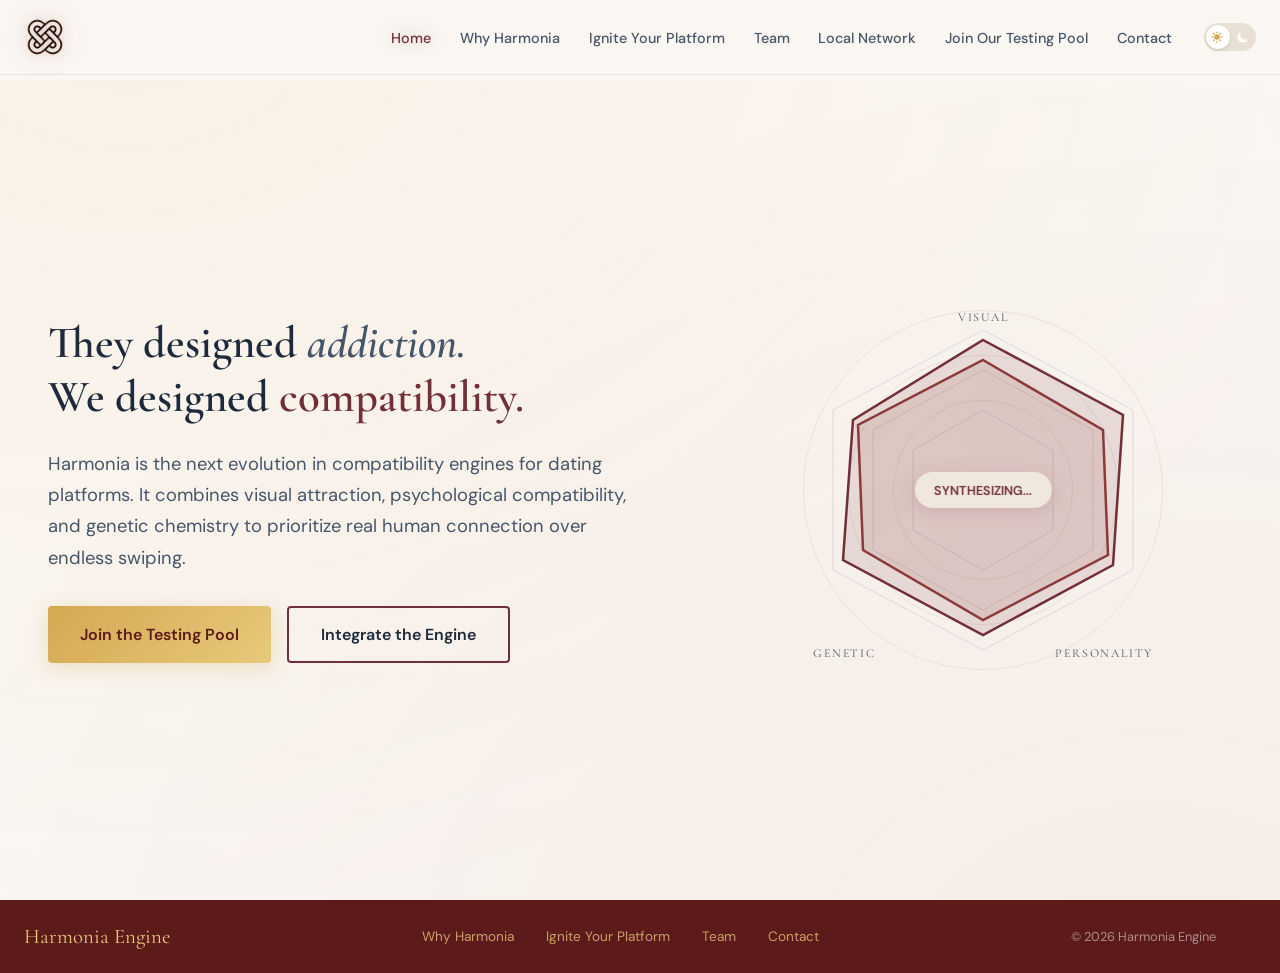
==== index.html @ 710ce6c7 "Add files via upload" ====
<!DOCTYPE html>
<html lang="en">
<head>
    <meta charset="UTF-8">
    <meta name="viewport" content="width=device-width, initial-scale=1.0, shrink-to-fit=no, viewport-fit=cover">
    <title>Harmonia - The Compatibility Engine</title>
    <link href="https://fonts.googleapis.com/css2?family=Cormorant+Garamond:wght@400;500;600;700&family=DM+Sans:wght@400;500;600;700&display=swap" rel="stylesheet">
    <link rel="stylesheet" href="assets/css/styles.css">
    <style>
        /* Override synthesis-knot-icon color so gradient fills work correctly */
        .synthesis-knot-icon {
            color: transparent !important;
        }
        [data-theme="dark"] .synthesis-knot-icon {
            color: transparent !important;
            filter: none;
        }
    </style>
</head>

<body>

    <!-- Navigation -->
    <nav>
        <div class="logo" onclick="showPage('home')">
            <img data-harmonia-logo alt="Harmonia Logo">
            <span class="sr-only">Harmonia</span>
        </div>
        <div class="nav-right">
            <ul class="nav-links">
                <li><a onclick="showPage('home')" id="nav-home" class="active">Home</a></li>
                <li><a onclick="showPage('why-harmonia')" id="nav-why-harmonia">Why Harmonia</a></li>
                <li><a onclick="showPage('partnerships')" id="nav-partnerships">Ignite Your Platform</a></li>
                <li><a onclick="showPage('team')" id="nav-team">Team</a></li>
                <li><a onclick="showPage('local-network')" id="nav-local-network">Local Network</a></li>
                <li><a onclick="showPage('p2p')" id="nav-p2p">Join Our Testing Pool</a></li>
                <li><a onclick="showPage('contact')" id="nav-contact">Contact</a></li>
            </ul>
            <button class="hamburger" onclick="toggleMobileNav()" aria-label="Toggle menu">
                <span></span>
                <span></span>
                <span></span>
            </button>
            <button class="theme-toggle" onclick="toggleTheme()" aria-label="Toggle dark mode">
                <div class="theme-toggle-icons">
                    <svg class="sun-icon" fill="currentColor" viewBox="0 0 20 20">
                        <path fill-rule="evenodd" d="M10 2a1 1 0 011 1v1a1 1 0 11-2 0V3a1 1 0 011-1zm4 8a4 4 0 11-8 0 4 4 0 018 0zm-.464 4.95l.707.707a1 1 0 001.414-1.414l-.707-.707a1 1 0 00-1.414 1.414zm2.12-10.607a1 1 0 010 1.414l-.706.707a1 1 0 11-1.414-1.414l.707-.707a1 1 0 011.414 0zM17 11a1 1 0 100-2h-1a1 1 0 100 2h1zm-7 4a1 1 0 011 1v1a1 1 0 11-2 0v-1a1 1 0 011-1zM5.05 6.464A1 1 0 106.465 5.05l-.708-.707a1 1 0 00-1.414 1.414l.707.707zm1.414 8.486l-.707.707a1 1 0 01-1.414-1.414l.707-.707a1 1 0 011.414 1.414zM4 11a1 1 0 100-2H3a1 1 0 000 2h1z" clip-rule="evenodd"/>
                    </svg>
                    <svg class="moon-icon" fill="currentColor" viewBox="0 0 20 20">
                        <path d="M17.293 13.293A8 8 0 016.707 2.707a8.001 8.001 0 1010.586 10.586z"/>
                    </svg>
                </div>
            </button>
        </div>
    </nav>

    <!-- HOME PAGE -->
    <div class="page active" id="page-home">
        <!-- HOME PAGE -->
            <section class="hero">
                <div class="hero-content">
                    <h1 class="tagline">
                        They designed <span class="addiction">addiction.</span><br>We designed <span class="compatibility">compatibility.</span>
                    </h1>
                    <p class="subtitle">Harmonia is the next evolution in compatibility engines for dating platforms. It combines visual attraction, psychological compatibility, and genetic chemistry to prioritize real human connection over endless swiping.</p>
                    <div class="btn-group">
                        <button class="btn btn-primary" onclick="showPage('p2p')">Join the Testing Pool</button>
                        <button class="btn btn-secondary" onclick="showPage('partnerships')">Integrate the Engine</button>
                    </div>
                </div>
        
                <div class="radar-wrapper">
                    <div class="radar-bg-circle large"></div>
                    <div class="radar-bg-circle medium"></div>
                    <div class="radar-bg-circle small"></div>
                    
                    <div class="radar-container">
                        <svg class="radar-svg" viewBox="0 0 400 400">
                            <polygon class="radar-grid" points="200,40 350,120 350,280 200,360 50,280 50,120"/>
                            <polygon class="radar-grid" points="200,80 310,140 310,260 200,320 90,260 90,140"/>
                            <polygon class="radar-grid" points="200,120 270,160 270,240 200,280 130,240 130,160"/>
                            <polygon id="radarA" class="radar-shape-a" points="200,50 340,125 330,275 200,345 60,270 70,130"/>
                            <polygon id="radarB" class="radar-shape-b" points="200,70 320,140 325,265 200,330 80,260 75,135"/>
                        </svg>
                        
                        <span class="radar-label top">VISUAL</span>
                        <span class="radar-label bottom-left">GENETIC</span>
                        <span class="radar-label bottom-right">PERSONALITY</span>
                        
                        <div class="radar-status" id="radar-status">SYNTHESIZING...</div>
                    </div>
                </div>
            </section>

        <!-- Footer -->
        <footer>
            <div class="footer-inner">
                <span class="logo-text">Harmonia Engine</span>
                <div class="footer-links">
                    <a onclick="showPage('why-harmonia')">Why Harmonia</a>
                    <a onclick="showPage('partnerships')">Ignite Your Platform</a>
                    <a onclick="showPage('team')">Team</a>
                    <a onclick="showPage('contact')">Contact</a>
                </div>
                <p class="copyright">© 2026 Harmonia Engine</p>
            </div>
        </footer>
    </div>

    <!-- WHY HARMONIA PAGE -->
    <div class="page" id="page-why-harmonia">
        <section id="why-harmonia">
                <div class="container">
                    
                    <div class="why-header-group">
                        <h2 class="section-title fade-in">Dating is broken. <span style="color: var(--gold);">And it's not an accident.</span></h2>
                        
                        <div class="stats-grid">
                            <div class="stat-card fade-in delay-1">
                                <div class="stat-number">78%</div>
                                <div class="stat-label">
                                    of users report<br>dating app burnout
                                    <a href="https://www.forbes.com/health/dating/dating-app-fatigue/" target="_blank" class="stat-citation">Source: Forbes (2024)</a>
                                </div>
                            </div>
                            <div class="stat-card fade-in delay-2">
                                <div class="stat-number">3 hrs</div>
                                <div class="stat-label">
                                    daily for heavy users
                                    <a href="https://www.forbes.com/health/dating/dating-app-fatigue/" target="_blank" class="stat-citation">Source: Forbes (2024)</a>
                                </div>
                            </div>
                            <div class="stat-card fade-in delay-3">
                                <div class="stat-number">$6B+</div>
                                <div class="stat-label">
                                    annual revenue<br>despite falling success
                                    <a href="https://www.businessofapps.com/data/dating-app-market/" target="_blank" class="stat-citation">Source: Business of Apps</a>
                                </div>
                            </div>
                        </div>
        
                        <div class="philosophy-block fade-in delay-2">
                            <p class="lead-text">
                                Attraction isn't random. It's a synthesis: the spark you feel when you see someone, the resonance when your minds align, and a chemistry rooted in your biology. Harmonia is the engine that brings all three together.
                            </p>
                        </div>
                    </div>
        
                    <div class="science-slider-wrapper fade-in delay-3">
                        <div class="science-slider-container" id="scienceSlider">
                            <div class="slider-track" id="scienceTrack">
                                
                                <div class="science-card visual-card" data-index="0">
                                    <!-- Animated Eye Container -->
                                    <div class="eye-container">
                                        <svg viewBox="0 0 100 100" class="visual-eye-icon">
                                            <!-- Outer circle - always visible -->
                                            <circle class="eye-outer" cx="50" cy="50" r="45" stroke="var(--gold)" stroke-width="1" fill="none"/>
                                            <!-- Upper eyelid - closed position (curves down to form top of closed eye) -->
                                            <path class="upper-lid" d="M30 50 Q50 35 70 50" stroke="var(--gold)" stroke-width="1.5" fill="none"/>
                                            <!-- Pupil/vertical line - hidden initially -->
                                            <path class="eye-pupil" d="M50 40 L50 60" stroke="var(--maroon)" stroke-width="1.5" fill="none"/>
                                            <!-- Lower eyelid - closed position (curves up to form bottom of closed eye) -->
                                            <path class="lower-lid" d="M35 50 Q50 65 65 50" stroke="var(--gold)" stroke-width="1.5" fill="none"/>
                                            <!-- Diamond shape - hidden initially -->
                                            <rect class="eye-diamond" x="25" y="25" width="50" height="50" stroke="var(--gold)" stroke-width="0.5" fill="none" style="transform: rotate(45deg); transform-origin: center;"/>
                                        </svg>
                                    </div>

                                    <div class="card-header">
                                        <div class="card-visual">
                                            <!-- Placeholder to maintain layout spacing -->
                                        </div>
                                        <div class="card-title-group">
                                            <h3 class="card-title">Visual</h3>
                                            <p class="card-subtitle">Physical attraction drives the strongest initial spark in romantic connection.</p>
                                        </div>
                                    </div>
                                    <div class="card-content">
                                        <div class="comparison-column">
                                            <span class="comp-label">Science</span>
                                            <span class="comp-text">Physical attraction drives the strongest initial spark.</span>
                                        </div>
                                        <div class="comparison-column dim">
                                            <span class="comp-label">Apps</span>
                                            <span class="comp-text">Reduced it to quick swipes.</span>
                                        </div>
                                        <div class="comparison-column highlight">
                                            <span class="comp-label">Harmonia</span>
                                            <span class="comp-text">Prioritizes it as the foundation.</span>
                                        </div>
                                    </div>
                                </div>
        
                                <div class="science-card personality-card" data-index="1">
                                    <!-- Animated Personality Icon Container -->
                                    <div class="personality-icon-container">
                                        <svg viewBox="0 0 100 100" class="personality-animated-icon">
                                            <defs>
                                                <mask id="arc-mask">
                                                    <path class="mask-path" d="M 78 27 A 36 36 0 0 1 50 85" stroke="white" stroke-width="4" fill="none" />
                                                    <path class="mask-path" d="M 50 85 A 36 36 0 0 1 22 27" stroke="white" stroke-width="4" fill="none" />
                                                    <path class="mask-path" d="M 22 27 A 36 36 0 0 1 78 27" stroke="white" stroke-width="4" fill="none" />
                                                </mask>
                                            </defs>
                                            
                                            <!-- Three maroon dots -->
                                            <circle class="dot dot-1" cx="22" cy="27" r="5" fill="var(--maroon)"/>
                                            <circle class="dot dot-2" cx="78" cy="27" r="5" fill="var(--maroon)"/>
                                            <circle class="dot dot-3" cx="50" cy="85" r="5" fill="var(--maroon)"/>
                                            
                                            <!-- Inner lines (dots to center) -->
                                            <line class="inner-line line-1" x1="22" y1="27" x2="50" y2="50" stroke="var(--gold)" stroke-width="1.5"/>
                                            <line class="inner-line line-2" x1="78" y1="27" x2="50" y2="50" stroke="var(--gold)" stroke-width="1.5"/>
                                            <line class="inner-line line-3" x1="50" y1="85" x2="50" y2="50" stroke="var(--gold)" stroke-width="1.5"/>
                                            
                                            <!-- Golden center circle -->
                                            <circle class="center-circle" cx="50" cy="50" r="6" fill="var(--gold)"/>

                                            <!-- Outer arcs (dot to dot) revealed by mask -->
                                            <g mask="url(#arc-mask)">
                                                <path d="M 78 27 A 36 36 0 0 1 50 85" stroke="var(--gold)" stroke-width="1.5" fill="none" stroke-dasharray="4 3" />
                                                <path d="M 50 85 A 36 36 0 0 1 22 27" stroke="var(--gold)" stroke-width="1.5" fill="none" stroke-dasharray="4 3" />
                                                <path d="M 22 27 A 36 36 0 0 1 78 27" stroke="var(--gold)" stroke-width="1.5" fill="none" stroke-dasharray="4 3" />
                                            </g>
                                        </svg>
                                    </div>

                                    <div class="card-header">
                                        <div class="card-visual personality-icon">
                                            <svg viewBox="0 0 100 100" class="abstract-icon">
                                                <!-- Final static icon (shown after animation completes) -->
                                                <circle cx="50" cy="50" r="36" stroke="var(--gold)" stroke-width="1" fill="none" stroke-dasharray="4 3"/>
                                                <circle cx="22" cy="27" r="5" fill="var(--maroon)"/>
                                                <circle cx="78" cy="27" r="5" fill="var(--maroon)"/>
                                                <circle cx="50" cy="85" r="5" fill="var(--maroon)"/>
                                                <line x1="22" y1="27" x2="50" y2="50" stroke="var(--gold)" stroke-width="1.5"/>
                                                <line x1="78" y1="27" x2="50" y2="50" stroke="var(--gold)" stroke-width="1.5"/>
                                                <line x1="50" y1="85" x2="50" y2="50" stroke="var(--gold)" stroke-width="1.5"/>
                                                <circle cx="50" cy="50" r="6" fill="var(--gold)"/>
                                            </svg>
                                        </div>
                                        <div class="card-title-group">
                                            <h3 class="card-title">Personality</h3>
                                            <p class="card-subtitle">Perceived similarity builds deeper, lasting emotional connection.</p>
                                        </div>
                                    </div>
                                    <div class="card-content">
                                        <div class="comparison-column personality-box science-box">
                                            <span class="comp-label">Science</span>
                                            <span class="comp-text">Perceived similarity builds deeper connection.</span>
                                        </div>
                                        <div class="comparison-column personality-box apps-box dim">
                                            <span class="comp-label">Apps</span>
                                            <span class="comp-text">Largely ignored it.</span>
                                        </div>
                                        <div class="comparison-column personality-box harmonia-box highlight">
                                            <span class="comp-label">Harmonia</span>
                                            <span class="comp-text">Integrates psychological compatibility into matching.</span>
                                        </div>
                                    </div>
                                </div>
        
                                <div class="science-card genetic-card" data-index="2">
                                    <!-- Animated DNA Icon Container -->
                                    <div class="dna-icon-container">
                                        <svg viewBox="0 0 100 100" class="dna-animated-icon">
                                            <!-- Helix curves (start hidden) -->
                                            <path class="helix-gold" d="M35 10 Q65 25 35 40 Q65 55 35 70 Q65 85 35 100" stroke="var(--gold)" stroke-width="2" fill="none"/>
                                            <path class="helix-maroon" d="M65 10 Q35 25 65 40 Q35 55 65 70 Q35 85 65 100" stroke="var(--maroon)" stroke-width="2" fill="none" opacity="0.6"/>
                                            <!-- Rungs -->
                                            <line class="dna-rung rung-1" x1="35" y1="25" x2="65" y2="25" stroke="var(--gold)" stroke-width="1.5"/>
                                            <line class="dna-rung rung-2" x1="35" y1="55" x2="65" y2="55" stroke="var(--gold)" stroke-width="1.5"/>
                                            <line class="dna-rung rung-3" x1="35" y1="85" x2="65" y2="85" stroke="var(--gold)" stroke-width="1.5"/>
                                        </svg>
                                        <!-- Electric crackle overlay -->
                                        <svg class="crackle-overlay" viewBox="0 0 100 100">
                                            <path class="crackle-bolt bolt-1" d="M35 25 L42 22 L48 28 L55 24 L62 26 L65 25" stroke="#ffeb3b" stroke-width="1.5" fill="none"/>
                                            <path class="crackle-bolt bolt-2" d="M35 55 L43 52 L50 58 L57 54 L65 55" stroke="#ffeb3b" stroke-width="1.5" fill="none"/>
                                            <path class="crackle-bolt bolt-3" d="M35 85 L41 82 L47 88 L54 84 L60 86 L65 85" stroke="#ffeb3b" stroke-width="1.5" fill="none"/>
                                        </svg>
                                        <!-- Amber particles -->
                                        <div class="amber-particles">
                                            <div class="amber-particle p1"></div>
                                            <div class="amber-particle p2"></div>
                                            <div class="amber-particle p3"></div>
                                            <div class="amber-particle p4"></div>
                                            <div class="amber-particle p5"></div>
                                        </div>
                                        <!-- Energy wave -->
                                        <div class="energy-wave"></div>
                                    </div>

                                    <div class="card-header">
                                        <div class="card-visual genetic-icon">
                                            <svg viewBox="0 0 100 100" class="abstract-icon">
                                                <path d="M35 10 Q65 25 35 40 Q65 55 35 70 Q65 85 35 100" stroke="var(--gold)" stroke-width="2" fill="none"/>
                                                <path d="M65 10 Q35 25 65 40 Q35 55 65 70 Q35 85 65 100" stroke="var(--maroon)" stroke-width="2" fill="none" opacity="0.6"/>
                                                <line x1="35" y1="25" x2="65" y2="25" stroke="var(--gold)" stroke-width="1" opacity="0.3"/>
                                                <line x1="35" y1="55" x2="65" y2="55" stroke="var(--gold)" stroke-width="1" opacity="0.3"/>
                                                <line x1="35" y1="85" x2="65" y2="85" stroke="var(--gold)" stroke-width="1" opacity="0.3"/>
                                            </svg>
                                        </div>
                                        <div class="card-title-group">
                                            <h3 class="card-title">Genetic</h3>
                                            <p class="card-subtitle">Genetic complementarity influences biological attraction signals.</p>
                                        </div>
                                    </div>
                                    <div class="card-content">
                                        <div class="comparison-column genetic-box science-box">
                                            <span class="comp-label">Science</span>
                                            <span class="comp-text">Genetic complementarity influences biological attraction.</span>
                                        </div>
                                        <div class="comparison-column genetic-box apps-box dim">
                                            <span class="comp-label">Apps</span>
                                            <span class="comp-text">Never incorporated it.</span>
                                        </div>
                                        <div class="comparison-column genetic-box harmonia-box highlight">
                                            <span class="comp-label">Harmonia</span>
                                            <span class="comp-text">Reveals hidden genetic chemistry signals.</span>
                                        </div>
                                    </div>
                                </div>
        
                                <div class="science-card synthesis-card" data-index="3">
                                    <!-- Animation Container -->
                                    <div class="synthesis-animation-container">
                                        <!-- Three icons in triangle -->
                                        <div class="synthesis-icon icon-visual">
                                            <svg viewBox="0 0 100 100">
                                                <ellipse cx="50" cy="50" rx="35" ry="20" fill="none" stroke="var(--gold)" stroke-width="2"/>
                                                <circle cx="50" cy="50" r="12" fill="none" stroke="var(--gold)" stroke-width="2"/>
                                                <circle cx="50" cy="50" r="5" fill="var(--gold)"/>
                                            </svg>
                                        </div>
                                        <div class="synthesis-icon icon-personality">
                                            <svg viewBox="0 0 100 100">
                                                <circle cx="50" cy="20" r="8" fill="none" stroke="var(--gold)" stroke-width="2"/>
                                                <circle cx="25" cy="70" r="8" fill="none" stroke="var(--gold)" stroke-width="2"/>
                                                <circle cx="75" cy="70" r="8" fill="none" stroke="var(--gold)" stroke-width="2"/>
                                                <line x1="50" y1="28" x2="25" y2="62" stroke="var(--gold)" stroke-width="1.5"/>
                                                <line x1="50" y1="28" x2="75" y2="62" stroke="var(--gold)" stroke-width="1.5"/>
                                                <line x1="33" y1="70" x2="67" y2="70" stroke="var(--gold)" stroke-width="1.5"/>
                                            </svg>
                                        </div>
                                        <div class="synthesis-icon icon-genetics">
                                            <svg viewBox="0 0 100 100">
                                                <path d="M35 10 Q65 25 35 40 Q65 55 35 70 Q65 85 35 100" stroke="var(--gold)" stroke-width="2" fill="none"/>
                                                <path d="M65 10 Q35 25 65 40 Q35 55 65 70 Q35 85 65 100" stroke="var(--maroon)" stroke-width="2" fill="none" opacity="0.6"/>
                                                <line x1="35" y1="25" x2="65" y2="25" stroke="var(--gold)" stroke-width="1.5" opacity="0.5"/>
                                                <line x1="35" y1="55" x2="65" y2="55" stroke="var(--gold)" stroke-width="1.5" opacity="0.5"/>
                                                <line x1="35" y1="85" x2="65" y2="85" stroke="var(--gold)" stroke-width="1.5" opacity="0.5"/>
                                            </svg>
                                        </div>
                                        
                                        <!-- Impact flash -->
                                        <div class="impact-flash"></div>
                                        
                                        <!-- Sparks (9 total, color-coded) -->
                                        <div class="sparks-container">
                                            <div class="spark spark-gold s1"></div>
                                            <div class="spark spark-white s2"></div>
                                            <div class="spark spark-gold s3"></div>
                                            <div class="spark spark-maroon s4"></div>
                                            <div class="spark spark-gold s5"></div>
                                            <div class="spark spark-maroon s6"></div>
                                            <div class="spark spark-white s7"></div>
                                            <div class="spark spark-gold s8"></div>
                                            <div class="spark spark-maroon s9"></div>
                                        </div>
                                        
                                        <!-- Fog/Glow -->
                                        <div class="synthesis-fog"></div>
                                        
                                        <!-- Synthesis Venn Symbol (center, animated, becomes clickable pause button) -->
                                        <div class="harmonia-logo-center" >
                                            <svg viewBox="0 0 666 665" class="abstract-icon synthesis-knot-icon" xmlns="http://www.w3.org/2000/svg">
                                                <path class="knot-path" d="M175.967 0.0275561C177.315 -0.0570301 179.95 0.0560559 183.353 0.326384C186.946 0.611744 191.498 1.07999 196.537 1.71994C206.249 2.95356 215.836 4.5678 220.58 5.84494C244.678 12.3333 275 28.7171 305.043 52.0412L306.483 53.1653L306.505 53.1828L306.529 53.2004C311.12 56.8367 328.257 69.4574 332.499 71.5787C336.388 69.1038 345.968 63.15 349.51 60.174L349.511 60.1731C354.17 56.2582 366.532 47.2941 378.347 39.0901C384.178 35.0414 389.711 31.2917 393.881 28.5764C417.254 13.3588 444.254 3.65256 472.085 1.20431H472.1L472.121 1.20236L474.508 1.00998H474.515C524.951 -2.70248 574.93 16.0088 612.415 53.0041L613.562 54.1477C655.175 95.9773 675.353 162.239 660.121 220.08C653.938 243.345 643.092 264.249 617.108 300.79L617.056 300.863L617.055 300.864L614.545 304.376C611.814 308.181 607.586 313.729 605.246 316.594L605.235 316.607L605.225 316.62L605.134 316.734L605.075 316.803L605.042 316.847C603.871 318.28 602.532 319.908 601.414 321.51L600.94 322.207C598.261 326.279 597.351 328.558 594.523 333.507C596.997 337.396 599.397 340.284 601.369 343.485C602.887 345.95 604.999 348.821 607.487 352.109L607.492 352.114L609.966 355.367L609.967 355.369L610.137 355.592L610.351 355.873L610.352 355.874L612.404 358.579L612.416 358.596C633.489 386.516 646.905 408.504 654.923 429.131C663.108 450.187 665.853 470.311 664.776 494.558C662.821 538.55 645.32 579.041 615.324 609.372C608.161 616.615 604.282 620.454 600.599 623.6L599.864 624.221C595.989 627.457 591.962 630.238 583.889 635.638C552.018 656.955 510.719 667.602 472.534 664.418L470.718 664.256C421.521 659.574 381.948 633.405 344.491 604.166C340.991 601.434 337.489 597.612 333.6 594.43C331.648 595.862 320.519 603.269 318.914 604.166C313.587 607.145 301.598 616.468 288.062 625.568C274.629 634.598 261.041 643.073 253.992 646.62C224.431 661.494 197.872 666.886 166.955 664.426H166.948L166.886 664.421L165.417 664.298L165.4 664.296L165.386 664.295C132.96 661.453 105.144 651.749 79.4702 634.45C72.1703 629.532 68.5044 626.971 64.8999 623.942C61.2408 620.866 57.5062 617.191 50.2505 609.871C20.5139 579.872 2.84969 539.866 0.395041 496.782V496.727L0.387229 496.644L0.286643 494.655L0.283713 494.595L0.282736 494.59C-1.17064 462.258 5.44634 433.962 21.0454 405.737C23.2045 401.829 29.7178 391.387 35.5 382.5C44.0101 369.421 53.2612 358.383 62.189 345.595C64.3661 342.476 71.5425 332.891 71.577 332.501C71.626 331.946 62.548 319.872 60.564 317.374C49.4254 303.349 37.6352 286.325 28.0679 270.898C18.5763 255.593 11.9524 242.934 9.82668 236.426L9.82473 236.418L9.82278 236.412L9.82082 236.405L9.63332 235.806L9.63137 235.798C0.918378 206.726 -0.721031 195.099 0.245627 172.544L0.254416 172.476V172.361L0.327658 170.819L0.330588 170.747V170.741C2.04897 136.962 11.3252 108.884 30.2583 80.1447L30.2798 80.1125L30.2788 80.1115L30.98 79.0676L30.981 79.0686L30.9898 79.0559L31.0044 79.0334L31.0073 79.0276L31.0083 79.0285C38.8746 67.5114 55.5389 49.0428 65.2437 41.1281L65.312 41.0735L66.5581 40.0705L66.562 40.0676C93.018 18.9941 128.499 4.56433 161.83 1.35275C168.485 0.711384 174.747 0.122531 175.826 0.0363452L175.862 0.0334155H175.873L175.967 0.0275561ZM81.4764 342.401C70.9999 353.01 64.2065 363.746 55.5 375.5C46.4656 387.697 37.1037 402.39 31.7739 413.5C8.11525 462.816 6.34646 513.932 30.8999 562.747L30.9038 562.757L30.9087 562.766L31.7642 564.438L31.7739 564.457C50.3657 600.169 86.2232 630.909 124.191 643.489C143.477 649.88 158.042 652.177 178.894 652.155C202.884 652.131 223.256 648.609 243.756 639.432C264.053 630.346 283.883 615.977 307.174 595.19C324.276 579.927 368.002 537.587 407.265 498.862C426.94 479.456 446.585 461.855 460.323 447.908C470.876 437.194 481.739 426.492 492.699 415.532C479.618 402.45 466.431 389.264 455.223 378.055C443.909 366.741 429.06 351.892 419.16 341.993C411.735 349.417 396.44 364.713 388.755 372.398C372.775 388.378 356.686 404.247 340.641 420.161L340.64 420.162C282.979 477.411 252.011 507.931 232.919 525.145C216.405 540.034 209.48 544.323 202.282 547.345L200.835 547.935L200.798 547.949L200.773 547.959L199.332 548.522L199.285 548.539C195.241 550.087 188.266 551.207 180.416 551.348C173.085 551.48 166.32 550.734 161.884 549.456L161.873 549.453L161.853 549.447L161.024 549.192L161.008 549.186L161.004 549.185L159.629 548.72C130.934 538.729 113.552 514.749 113.551 486.502C113.551 477.578 114.866 469.676 118.256 461.537C121.641 453.413 127.077 445.097 135.254 435.318L135.255 435.316L135.334 435.221L136.439 433.89C142.093 427.026 148.025 421.516 154.308 415.233C154.387 415.154 145.823 406.747 145.47 406.394C144.954 405.878 144.107 405.031 143.348 404.272C141.934 402.858 139.813 400.737 137.338 398.262C132.246 393.17 125.351 386.275 117.892 378.817C105.872 366.796 81.4764 342.401 81.4764 342.401ZM414.917 173.701C414.917 173.701 400.422 188.197 397.247 191.386C391.87 196.788 384.755 203.947 377.801 210.831C366.481 222.04 353.406 235.227 342.085 246.533C370.012 274.46 397.967 302.36 425.818 330.362C464.974 369.729 492.152 397.4 510.502 416.677C529.112 436.225 538.037 446.528 541.344 451.493C547.713 461.054 550.399 469.179 551.195 482.466C551.831 493.076 550.604 501.81 547.554 509.682C544.539 517.462 539.521 524.966 531.772 532.886C523.897 540.454 514.506 545.77 504.113 549.166C500.843 550.235 493.989 551.112 486.268 551.257C482.312 551.331 478.773 551.2 475.93 550.955C473.115 550.713 470.91 550.354 469.661 549.944C459.324 546.545 446.051 538.922 435.333 529.927L435.325 529.92L435.301 529.901L434.026 528.843L434.014 528.833C427.688 523.691 422.09 517.457 416.332 511.698C407.139 520.891 388.185 539.845 379.209 548.821C366.751 561.279 355.167 572.863 342.793 585.237C360.844 603.289 382.264 619.24 404.725 631.357C434.624 647.485 458.118 652.922 492.626 651.763C519.828 650.85 536.896 646.784 559.502 635.605C594.14 618.475 620.149 592.359 636.142 558.404L636.145 558.398L636.149 558.391L637.033 556.489L637.036 556.482L637.04 556.475C655.652 515.851 657.981 474.855 643.937 432.998C637.057 412.491 628.827 396.991 602.914 367.093C577.354 337.603 533.973 293.139 456.283 215.067C446.234 204.969 414.564 173.348 414.917 173.701ZM163.895 424.724C158.09 431.031 152.124 437.175 146.352 443.501C141.9 448.38 136.811 454.668 133.878 459.621L133.854 459.647L133.653 460L132.943 461.253L132.936 461.267L132.928 461.28C131.245 464.321 129.905 467.283 128.987 470.854C128.116 474.24 127.721 477.818 127.462 481.97L127.461 481.978V481.986L127.359 483.786L127.358 483.8C127.093 488.843 126.952 493.046 127.584 496.943C128.278 501.222 129.793 504.541 131.549 508.002C134.462 513.741 137.457 518.561 141.411 522.679C145.178 526.602 149.394 529.45 154.295 532.008L154.303 532.013L154.312 532.017L155.264 532.506L155.281 532.515L155.297 532.523L155.887 532.817L155.895 532.821L155.904 532.825C168.913 539.208 183.688 540.49 196.667 535.422L196.667 535.423L196.786 535.377L196.793 535.374L196.8 535.371C199.857 534.166 203.317 532.013 206.35 529.928C217.898 521.99 232.379 510.388 240.969 501.799C227.888 488.717 206.321 467.15 202.078 462.908C196.421 457.251 163.895 424.724 163.895 424.724ZM502.599 425.431C491.713 436.316 480.906 447.284 469.941 458.089C455.027 472.786 440.33 487.7 425.524 502.506C443.1 520.082 460.42 537.807 486.603 537.904C491.75 537.923 496.201 537.914 500.421 536.834C504.849 535.702 508.434 533.552 512.271 531.209L512.944 530.792C519.845 526.463 525.068 521.373 529.745 514.506C532.339 510.697 534.766 507.124 536.112 502.599C537.383 498.327 537.532 493.692 537.707 488.275C537.952 480.62 537.768 473.998 535.014 467.218L534.651 466.357L534.29 465.557C527.073 450.116 505.074 427.906 502.599 425.431ZM184.031 13.8488C170.788 13.4606 156.588 13.8875 147.778 15.6164C136.43 17.8438 117.357 23.7821 108.721 27.9153L108.694 27.9289L107.918 28.3098L107.903 28.3166L107.887 28.3244C84.09 40.3568 60.3723 59.5907 45.4077 79.2385C40.4053 85.8067 34.6836 95.8362 29.7974 105.763C25.2163 115.07 20.9841 125.068 18.6196 132.98L18.6148 132.995L18.6109 133.01L17.6861 136.225L17.7105 136.249C7.65774 174.315 11.8732 217.335 29.2124 252.112C37.0744 267.88 46.9465 282.052 72.2027 309.838C97.3616 337.518 137.98 379.921 208.442 450.887C217.732 460.244 240.616 483.06 250.162 492.606C254.051 488.717 281.279 461.418 287.285 455.483C299.495 443.417 318.397 424.371 323.701 419.067C315.923 411.289 301.219 396.585 294.002 389.369C281.748 377.115 264.845 360.304 246.626 341.993C179.693 274.721 146.596 241.826 129.998 221.535C121.793 211.506 118.245 205.386 116.456 200.472C114.681 195.597 114.343 191.21 113.898 183.281C113.321 173 114.441 164.104 117.636 155.832C120.831 147.563 126.077 139.977 133.671 132.282C156.49 109.162 190.453 110.252 216.632 125.52C216.739 125.638 216.879 125.708 217.03 125.755C217.995 126.35 218.49 126.694 218.851 126.977C219.033 127.119 219.182 127.247 219.304 127.35C219.43 127.456 219.563 127.567 219.748 127.706C220.311 128.132 220.826 128.477 221.385 128.848C221.941 129.217 222.535 129.611 223.218 130.117C223.574 130.381 224.111 130.764 224.715 131.227C226.751 132.785 229.472 135.013 232.343 137.514L250.162 154.609L269.253 135.517L272.082 132.689C278.989 125.919 289.594 114.888 297.891 106.88L322.994 81.7773L306.595 66.7668C275.617 41.1281 229.465 15.1809 184.031 13.8488ZM294.324 294.342C283.109 305.685 266.425 322.194 255.818 332.8C267.792 344.868 282.288 359.364 294.356 371.21C305.469 382.119 322.286 399.268 332.893 409.875C335.014 407.754 358.422 384.491 371.077 371.691C382.312 360.328 399.715 343.053 409.968 332.8C397.24 320.072 382.739 305.543 370.883 293.716C358.205 281.067 339.257 262.09 332.893 255.726C321.249 267.416 305.789 282.746 294.324 294.342ZM516.96 15.5842C508.378 13.9442 496.183 13.3222 484.502 13.469C473.546 13.6067 462.117 14.4315 453.6 16.0578L453.584 16.0617L453.568 16.0647L451.974 16.3869L451.953 16.3908L450.326 16.7453L450.313 16.7483C424.914 22.3953 369.602 59.886 351.985 74.7062C329.711 93.4446 288.623 135.947 251.929 172.641C225.883 198.687 199.839 224.731 173.794 250.776C185.946 263.141 198.305 275.3 210.523 287.6C222.387 299.542 234.723 311.705 246.626 323.608C256.221 313.861 265.897 304.253 275.617 294.616C288.112 282.23 305.01 265.067 323.701 246.533C382.715 188.012 414.355 156.42 433.71 139.069C443.242 130.524 449.529 125.567 454.408 122.436C459.315 119.286 462.783 117.993 466.637 116.747L466.636 116.746L467.054 116.615L467.055 116.616C471.55 115.243 478.428 114.357 485.766 114.292C493.39 114.225 500.151 115.057 504.095 116.345L505.263 116.736C528.916 124.864 545.012 142.459 550.39 165.42L550.533 166.089C551.228 169.634 551.613 176.161 551.224 183.298C550.766 191.708 549.202 199.049 545.525 206.897C537.826 223.328 522.921 238.232 511.084 250.069C516.034 255.018 523.868 262.633 529.171 268.218C534.403 273.727 541.237 280.703 548.069 287.541C560.167 299.651 574.724 313.708 584.623 323.608C584.977 323.961 626.095 268.212 629.947 262.021C669.985 197.654 658.012 118.286 607.238 65.0764C582.63 39.2893 551.474 22.1793 516.96 15.5842ZM488.896 127.297C484.694 127.064 481.003 126.968 477.441 127.478L476.73 127.588C473.214 128.176 470.279 129.305 467.326 130.694L467.313 130.699L467.301 130.705L466.047 131.309L466.036 131.314L466.024 131.32C452.648 137.897 436.064 153.016 424.822 163.811C424.759 163.871 436.788 175.773 438.959 177.944C443.555 182.54 451.151 190.147 463.34 202.329C474.567 213.55 491.285 230.27 501.892 240.876C513.094 229.674 526.528 215.854 533.403 201.393L533.412 201.375L533.419 201.358L533.936 200.234L533.945 200.215L533.953 200.197C544.535 176.334 535.077 148.262 512.527 134.473L512.519 134.468L512.511 134.464L511.147 133.641L511.137 133.634L511.126 133.628L509.936 132.935C507.169 131.356 504.459 130.051 501.386 129.125C497.921 128.081 494.455 127.661 490.588 127.401L490.58 127.4H490.571L488.914 127.298L488.905 127.297H488.896ZM196.358 129.915C172.514 120.76 142.953 133.43 131.74 156.474C125.851 168.58 125.112 186.596 130.496 198.997L130.504 199.017C135.028 209.761 143.19 221.131 151.834 228.91C153.467 230.38 163.786 240.985 163.895 240.876C165.309 239.462 173.087 231.684 176.269 228.502C177.98 226.791 180.158 224.613 182.633 222.138C195.36 209.411 208.088 196.683 220.817 183.954C227.534 177.237 234.252 170.519 240.969 163.802L238.494 161.327C237.787 160.62 236.373 159.205 235.312 158.145C224.662 147.495 210.69 135.42 196.358 129.915Z"/>
                                            </svg>
                                        </div>
                                        

                                    </div>

                                    <div class="card-header">
                                        <div class="card-visual synthesis-icon-final" >
                                            <svg viewBox="0 0 666 665" class="abstract-icon synthesis-knot-icon" xmlns="http://www.w3.org/2000/svg">
                                                <path d="M175.967 0.0275561C177.315 -0.0570301 179.95 0.0560559 183.353 0.326384C186.946 0.611744 191.498 1.07999 196.537 1.71994C206.249 2.95356 215.836 4.5678 220.58 5.84494C244.678 12.3333 275 28.7171 305.043 52.0412L306.483 53.1653L306.505 53.1828L306.529 53.2004C311.12 56.8367 328.257 69.4574 332.499 71.5787C336.388 69.1038 345.968 63.15 349.51 60.174L349.511 60.1731C354.17 56.2582 366.532 47.2941 378.347 39.0901C384.178 35.0414 389.711 31.2917 393.881 28.5764C417.254 13.3588 444.254 3.65256 472.085 1.20431H472.1L472.121 1.20236L474.508 1.00998H474.515C524.951 -2.70248 574.93 16.0088 612.415 53.0041L613.562 54.1477C655.175 95.9773 675.353 162.239 660.121 220.08C653.938 243.345 643.092 264.249 617.108 300.79L617.056 300.863L617.055 300.864L614.545 304.376C611.814 308.181 607.586 313.729 605.246 316.594L605.235 316.607L605.225 316.62L605.134 316.734L605.075 316.803L605.042 316.847C603.871 318.28 602.532 319.908 601.414 321.51L600.94 322.207C598.261 326.279 597.351 328.558 594.523 333.507C596.997 337.396 599.397 340.284 601.369 343.485C602.887 345.95 604.999 348.821 607.487 352.109L607.492 352.114L609.966 355.367L609.967 355.369L610.137 355.592L610.351 355.873L610.352 355.874L612.404 358.579L612.416 358.596C633.489 386.516 646.905 408.504 654.923 429.131C663.108 450.187 665.853 470.311 664.776 494.558C662.821 538.55 645.32 579.041 615.324 609.372C608.161 616.615 604.282 620.454 600.599 623.6L599.864 624.221C595.989 627.457 591.962 630.238 583.889 635.638C552.018 656.955 510.719 667.602 472.534 664.418L470.718 664.256C421.521 659.574 381.948 633.405 344.491 604.166C340.991 601.434 337.489 597.612 333.6 594.43C331.648 595.862 320.519 603.269 318.914 604.166C313.587 607.145 301.598 616.468 288.062 625.568C274.629 634.598 261.041 643.073 253.992 646.62C224.431 661.494 197.872 666.886 166.955 664.426H166.948L166.886 664.421L165.417 664.298L165.4 664.296L165.386 664.295C132.96 661.453 105.144 651.749 79.4702 634.45C72.1703 629.532 68.5044 626.971 64.8999 623.942C61.2408 620.866 57.5062 617.191 50.2505 609.871C20.5139 579.872 2.84969 539.866 0.395041 496.782V496.727L0.387229 496.644L0.286643 494.655L0.283713 494.595L0.282736 494.59C-1.17064 462.258 5.44634 433.962 21.0454 405.737C23.2045 401.829 29.7178 391.387 35.5 382.5C44.0101 369.421 53.2612 358.383 62.189 345.595C64.3661 342.476 71.5425 332.891 71.577 332.501C71.626 331.946 62.548 319.872 60.564 317.374C49.4254 303.349 37.6352 286.325 28.0679 270.898C18.5763 255.593 11.9524 242.934 9.82668 236.426L9.82473 236.418L9.82278 236.412L9.82082 236.405L9.63332 235.806L9.63137 235.798C0.918378 206.726 -0.721031 195.099 0.245627 172.544L0.254416 172.476V172.361L0.327658 170.819L0.330588 170.747V170.741C2.04897 136.962 11.3252 108.884 30.2583 80.1447L30.2798 80.1125L30.2788 80.1115L30.98 79.0676L30.981 79.0686L30.9898 79.0559L31.0044 79.0334L31.0073 79.0276L31.0083 79.0285C38.8746 67.5114 55.5389 49.0428 65.2437 41.1281L65.312 41.0735L66.5581 40.0705L66.562 40.0676C93.018 18.9941 128.499 4.56433 161.83 1.35275C168.485 0.711384 174.747 0.122531 175.826 0.0363452L175.862 0.0334155H175.873L175.967 0.0275561ZM81.4764 342.401C70.9999 353.01 64.2065 363.746 55.5 375.5C46.4656 387.697 37.1037 402.39 31.7739 413.5C8.11525 462.816 6.34646 513.932 30.8999 562.747L30.9038 562.757L30.9087 562.766L31.7642 564.438L31.7739 564.457C50.3657 600.169 86.2232 630.909 124.191 643.489C143.477 649.88 158.042 652.177 178.894 652.155C202.884 652.131 223.256 648.609 243.756 639.432C264.053 630.346 283.883 615.977 307.174 595.19C324.276 579.927 368.002 537.587 407.265 498.862C426.94 479.456 446.585 461.855 460.323 447.908C470.876 437.194 481.739 426.492 492.699 415.532C479.618 402.45 466.431 389.264 455.223 378.055C443.909 366.741 429.06 351.892 419.16 341.993C411.735 349.417 396.44 364.713 388.755 372.398C372.775 388.378 356.686 404.247 340.641 420.161L340.64 420.162C282.979 477.411 252.011 507.931 232.919 525.145C216.405 540.034 209.48 544.323 202.282 547.345L200.835 547.935L200.798 547.949L200.773 547.959L199.332 548.522L199.285 548.539C195.241 550.087 188.266 551.207 180.416 551.348C173.085 551.48 166.32 550.734 161.884 549.456L161.873 549.453L161.853 549.447L161.024 549.192L161.008 549.186L161.004 549.185L159.629 548.72C130.934 538.729 113.552 514.749 113.551 486.502C113.551 477.578 114.866 469.676 118.256 461.537C121.641 453.413 127.077 445.097 135.254 435.318L135.255 435.316L135.334 435.221L136.439 433.89C142.093 427.026 148.025 421.516 154.308 415.233C154.387 415.154 145.823 406.747 145.47 406.394C144.954 405.878 144.107 405.031 143.348 404.272C141.934 402.858 139.813 400.737 137.338 398.262C132.246 393.17 125.351 386.275 117.892 378.817C105.872 366.796 81.4764 342.401 81.4764 342.401ZM414.917 173.701C414.917 173.701 400.422 188.197 397.247 191.386C391.87 196.788 384.755 203.947 377.801 210.831C366.481 222.04 353.406 235.227 342.085 246.533C370.012 274.46 397.967 302.36 425.818 330.362C464.974 369.729 492.152 397.4 510.502 416.677C529.112 436.225 538.037 446.528 541.344 451.493C547.713 461.054 550.399 469.179 551.195 482.466C551.831 493.076 550.604 501.81 547.554 509.682C544.539 517.462 539.521 524.966 531.772 532.886C523.897 540.454 514.506 545.77 504.113 549.166C500.843 550.235 493.989 551.112 486.268 551.257C482.312 551.331 478.773 551.2 475.93 550.955C473.115 550.713 470.91 550.354 469.661 549.944C459.324 546.545 446.051 538.922 435.333 529.927L435.325 529.92L435.301 529.901L434.026 528.843L434.014 528.833C427.688 523.691 422.09 517.457 416.332 511.698C407.139 520.891 388.185 539.845 379.209 548.821C366.751 561.279 355.167 572.863 342.793 585.237C360.844 603.289 382.264 619.24 404.725 631.357C434.624 647.485 458.118 652.922 492.626 651.763C519.828 650.85 536.896 646.784 559.502 635.605C594.14 618.475 620.149 592.359 636.142 558.404L636.145 558.398L636.149 558.391L637.033 556.489L637.036 556.482L637.04 556.475C655.652 515.851 657.981 474.855 643.937 432.998C637.057 412.491 628.827 396.991 602.914 367.093C577.354 337.603 533.973 293.139 456.283 215.067C446.234 204.969 414.564 173.348 414.917 173.701ZM163.895 424.724C158.09 431.031 152.124 437.175 146.352 443.501C141.9 448.38 136.811 454.668 133.878 459.621L133.854 459.647L133.653 460L132.943 461.253L132.936 461.267L132.928 461.28C131.245 464.321 129.905 467.283 128.987 470.854C128.116 474.24 127.721 477.818 127.462 481.97L127.461 481.978V481.986L127.359 483.786L127.358 483.8C127.093 488.843 126.952 493.046 127.584 496.943C128.278 501.222 129.793 504.541 131.549 508.002C134.462 513.741 137.457 518.561 141.411 522.679C145.178 526.602 149.394 529.45 154.295 532.008L154.303 532.013L154.312 532.017L155.264 532.506L155.281 532.515L155.297 532.523L155.887 532.817L155.895 532.821L155.904 532.825C168.913 539.208 183.688 540.49 196.667 535.422L196.667 535.423L196.786 535.377L196.793 535.374L196.8 535.371C199.857 534.166 203.317 532.013 206.35 529.928C217.898 521.99 232.379 510.388 240.969 501.799C227.888 488.717 206.321 467.15 202.078 462.908C196.421 457.251 163.895 424.724 163.895 424.724ZM502.599 425.431C491.713 436.316 480.906 447.284 469.941 458.089C455.027 472.786 440.33 487.7 425.524 502.506C443.1 520.082 460.42 537.807 486.603 537.904C491.75 537.923 496.201 537.914 500.421 536.834C504.849 535.702 508.434 533.552 512.271 531.209L512.944 530.792C519.845 526.463 525.068 521.373 529.745 514.506C532.339 510.697 534.766 507.124 536.112 502.599C537.383 498.327 537.532 493.692 537.707 488.275C537.952 480.62 537.768 473.998 535.014 467.218L534.651 466.357L534.29 465.557C527.073 450.116 505.074 427.906 502.599 425.431ZM184.031 13.8488C170.788 13.4606 156.588 13.8875 147.778 15.6164C136.43 17.8438 117.357 23.7821 108.721 27.9153L108.694 27.9289L107.918 28.3098L107.903 28.3166L107.887 28.3244C84.09 40.3568 60.3723 59.5907 45.4077 79.2385C40.4053 85.8067 34.6836 95.8362 29.7974 105.763C25.2163 115.07 20.9841 125.068 18.6196 132.98L18.6148 132.995L18.6109 133.01L17.6861 136.225L17.7105 136.249C7.65774 174.315 11.8732 217.335 29.2124 252.112C37.0744 267.88 46.9465 282.052 72.2027 309.838C97.3616 337.518 137.98 379.921 208.442 450.887C217.732 460.244 240.616 483.06 250.162 492.606C254.051 488.717 281.279 461.418 287.285 455.483C299.495 443.417 318.397 424.371 323.701 419.067C315.923 411.289 301.219 396.585 294.002 389.369C281.748 377.115 264.845 360.304 246.626 341.993C179.693 274.721 146.596 241.826 129.998 221.535C121.793 211.506 118.245 205.386 116.456 200.472C114.681 195.597 114.343 191.21 113.898 183.281C113.321 173 114.441 164.104 117.636 155.832C120.831 147.563 126.077 139.977 133.671 132.282C156.49 109.162 190.453 110.252 216.632 125.52C216.739 125.638 216.879 125.708 217.03 125.755C217.995 126.35 218.49 126.694 218.851 126.977C219.033 127.119 219.182 127.247 219.304 127.35C219.43 127.456 219.563 127.567 219.748 127.706C220.311 128.132 220.826 128.477 221.385 128.848C221.941 129.217 222.535 129.611 223.218 130.117C223.574 130.381 224.111 130.764 224.715 131.227C226.751 132.785 229.472 135.013 232.343 137.514L250.162 154.609L269.253 135.517L272.082 132.689C278.989 125.919 289.594 114.888 297.891 106.88L322.994 81.7773L306.595 66.7668C275.617 41.1281 229.465 15.1809 184.031 13.8488ZM294.324 294.342C283.109 305.685 266.425 322.194 255.818 332.8C267.792 344.868 282.288 359.364 294.356 371.21C305.469 382.119 322.286 399.268 332.893 409.875C335.014 407.754 358.422 384.491 371.077 371.691C382.312 360.328 399.715 343.053 409.968 332.8C397.24 320.072 382.739 305.543 370.883 293.716C358.205 281.067 339.257 262.09 332.893 255.726C321.249 267.416 305.789 282.746 294.324 294.342ZM516.96 15.5842C508.378 13.9442 496.183 13.3222 484.502 13.469C473.546 13.6067 462.117 14.4315 453.6 16.0578L453.584 16.0617L453.568 16.0647L451.974 16.3869L451.953 16.3908L450.326 16.7453L450.313 16.7483C424.914 22.3953 369.602 59.886 351.985 74.7062C329.711 93.4446 288.623 135.947 251.929 172.641C225.883 198.687 199.839 224.731 173.794 250.776C185.946 263.141 198.305 275.3 210.523 287.6C222.387 299.542 234.723 311.705 246.626 323.608C256.221 313.861 265.897 304.253 275.617 294.616C288.112 282.23 305.01 265.067 323.701 246.533C382.715 188.012 414.355 156.42 433.71 139.069C443.242 130.524 449.529 125.567 454.408 122.436C459.315 119.286 462.783 117.993 466.637 116.747L466.636 116.746L467.054 116.615L467.055 116.616C471.55 115.243 478.428 114.357 485.766 114.292C493.39 114.225 500.151 115.057 504.095 116.345L505.263 116.736C528.916 124.864 545.012 142.459 550.39 165.42L550.533 166.089C551.228 169.634 551.613 176.161 551.224 183.298C550.766 191.708 549.202 199.049 545.525 206.897C537.826 223.328 522.921 238.232 511.084 250.069C516.034 255.018 523.868 262.633 529.171 268.218C534.403 273.727 541.237 280.703 548.069 287.541C560.167 299.651 574.724 313.708 584.623 323.608C584.977 323.961 626.095 268.212 629.947 262.021C669.985 197.654 658.012 118.286 607.238 65.0764C582.63 39.2893 551.474 22.1793 516.96 15.5842ZM488.896 127.297C484.694 127.064 481.003 126.968 477.441 127.478L476.73 127.588C473.214 128.176 470.279 129.305 467.326 130.694L467.313 130.699L467.301 130.705L466.047 131.309L466.036 131.314L466.024 131.32C452.648 137.897 436.064 153.016 424.822 163.811C424.759 163.871 436.788 175.773 438.959 177.944C443.555 182.54 451.151 190.147 463.34 202.329C474.567 213.55 491.285 230.27 501.892 240.876C513.094 229.674 526.528 215.854 533.403 201.393L533.412 201.375L533.419 201.358L533.936 200.234L533.945 200.215L533.953 200.197C544.535 176.334 535.077 148.262 512.527 134.473L512.519 134.468L512.511 134.464L511.147 133.641L511.137 133.634L511.126 133.628L509.936 132.935C507.169 131.356 504.459 130.051 501.386 129.125C497.921 128.081 494.455 127.661 490.588 127.401L490.58 127.4H490.571L488.914 127.298L488.905 127.297H488.896ZM196.358 129.915C172.514 120.76 142.953 133.43 131.74 156.474C125.851 168.58 125.112 186.596 130.496 198.997L130.504 199.017C135.028 209.761 143.19 221.131 151.834 228.91C153.467 230.38 163.786 240.985 163.895 240.876C165.309 239.462 173.087 231.684 176.269 228.502C177.98 226.791 180.158 224.613 182.633 222.138C195.36 209.411 208.088 196.683 220.817 183.954C227.534 177.237 234.252 170.519 240.969 163.802L238.494 161.327C237.787 160.62 236.373 159.205 235.312 158.145C224.662 147.495 210.69 135.42 196.358 129.915Z"/>
                                            </svg>
                                            <span class="synthesis-pause-hint">Click to <span class="pause-btn-text">Pause</span></span>
                                        </div>
                                        <div class="card-title-group">
                                            <h3 class="card-title">Synthesis</h3>
                                            <p class="card-subtitle">Profile data alone fails to predict real-world romantic attraction.</p>
                                        </div>
                                    </div>
                                    <div class="card-content">
                                        <div class="comparison-column synthesis-box science-box">
                                            <span class="comp-label">Science</span>
                                            <span class="comp-text">Profile data alone fails to predict real-world attraction.</span>
                                        </div>
                                        <div class="comparison-column synthesis-box apps-box dim">
                                            <span class="comp-label">Apps</span>
                                            <span class="comp-text">Relied heavily on profiles.</span>
                                        </div>
                                        <div class="comparison-column synthesis-box harmonia-box highlight">
                                            <span class="comp-label">Harmonia</span>
                                            <span class="comp-text">Combines all three dimensions for better outcomes.</span>
                                        </div>
                                    </div>
                                </div>
        
                            </div>
                        </div>
                        
                        <div class="slider-pagination">
                            <button class="pagination-arrow" id="prevBtn" aria-label="Previous slide">
                                <svg width="20" height="20" viewBox="0 0 24 24" fill="none" stroke="currentColor" stroke-width="2">
                                    <path d="M15 18l-6-6 6-6"/>
                                </svg>
                            </button>
                            <div class="pagination-dots">
                                <div class="pagination-dot active" data-index="0"></div>
                                <div class="pagination-dot" data-index="1"></div>
                                <div class="pagination-dot" data-index="2"></div>
                                <div class="pagination-dot" data-index="3"></div>
                            </div>
                            <button class="pagination-arrow" id="nextBtn" aria-label="Next slide">
                                <svg width="20" height="20" viewBox="0 0 24 24" fill="none" stroke="currentColor" stroke-width="2">
                                    <path d="M9 18l6-6-6-6"/>
                                </svg>
                            </button>
                        </div>
                    </div>
        
                    <div class="note-box fade-in delay-4">
                        <h4>A Note on Compatibility</h4>
                        <p>
                            We do not select or filter for 'better' genes. We reveal natural chemistry, not engineer selection. 
                            The mind handles this itself; Harmonia simply surfaces the invisible signals to help you 
                            understand real connections.
                        </p>
                    </div>
                </div>
            </section>

        <!-- Footer -->
        <footer>
            <div class="footer-inner">
                <span class="logo-text">Harmonia Engine</span>
                <div class="footer-links">
                    <a onclick="showPage('why-harmonia')">Why Harmonia</a>
                    <a onclick="showPage('partnerships')">Ignite Your Platform</a>
                    <a onclick="showPage('team')">Team</a>
                    <a onclick="showPage('contact')">Contact</a>
                </div>
                <p class="copyright">© 2026 Harmonia Engine</p>
            </div>
        </footer>
    </div>

    <!-- PARTNERSHIPS PAGE -->
    <div class="page" id="page-partnerships">
        <section class="partnerships-section">
                <!-- Tier Tabs - Mobile/Tablet only -->
                <div class="partnerships-tier-tabs" id="partnershipsTierTabs">
                    <button class="tier-tab active" data-tier="default">Overview</button>
                    <button class="tier-tab" data-tier="pilot">Pilot Program</button>
                    <button class="tier-tab" data-tier="api">API Integration</button>
                    <button class="tier-tab" data-tier="core">Core License</button>
                </div>

                <div class="partnerships-layout">
                    
                    <div class="partnerships-content">
                        <div class="content-wrapper" id="partnershipsContentWrapper">
                            <h2 class="regal-title" id="partnershipsDynamicTitle">The Matching Layer You're Missing</h2>
                            <p class="regal-intro" id="partnershipsDynamicIntro">Industry retention rates have stalled at <a href="https://www.businessofapps.com/data/dating-app-benchmarks/" target="_blank" class="stat-link">3.3%</a>. Over <a href="https://www.businessofapps.com/data/dating-app-market/" target="_blank" class="stat-link">half the market's revenue</a> sits with one conglomerate. Harmonia exists for independent platforms ready to compete differently. Shared engine. Individual identity. A dating market where quality determines who wins.</p>
                            
                            <div class="feature-boxes" id="partnershipsFeatureBoxes">
                                <!-- Boxes populated by JS -->
                            </div>
                        </div>
                    </div>
        
                    <div class="regal-form-container">
                        <form id="partnershipsIntegrationForm" class="regal-form">
                            <div class="form-row">
                                <div class="input-group">
                                    <label for="partnershipCompany">Company</label>
                                    <input type="text" id="partnershipCompany" name="company" required>
                                </div>
                                <div class="input-group">
                                    <label for="partnershipEmail">Work Email</label>
                                    <input type="email" id="partnershipEmail" name="email" required>
                                </div>
                            </div>
                            
                            <div class="input-group">
                                <label for="partnershipMau">Monthly Active Users</label>
                                <select id="partnershipMau" name="mau" required>
                                    <option value="" selected>Select range...</option>
                                    <option value="<10k">&lt; 10,000</option>
                                    <option value="10k-100k">10,000 - 100,000</option>
                                    <option value="100k-1m">100,000 - 1,000,000</option>
                                    <option value="1m+">1,000,000+</option>
                                </select>
                            </div>
                            
                            <div class="input-group interest-input-group">
                                <label for="partnershipInterest">Interest</label>
                                <select id="partnershipInterest" name="interest" required>
                                    <option value="default" selected>Select integration type...</option>
                                    <option value="pilot">Pilot Program</option>
                                    <option value="api">Full API Integration</option>
                                    <option value="core">Core Engine License</option>
                                </select>
                            </div>
        
                            <div class="input-group">
                                <label for="partnershipInquiry">Inquiry</label>
                                <textarea id="partnershipInquiry" name="inquiry" rows="2" placeholder="Tell us about your platform..."></textarea>
                            </div>
        
                            <button type="submit" class="btn-regal-submit" id="partnershipsSubmitBtn">
                                <span class="btn-text">Request Access</span> <span class="arrow">→</span>
                            </button>
                            <div id="partnershipsFormMessage" class="form-message"></div>
                        </form>
                    </div>
        
                    <div class="partnerships-footer">
                        <div class="trusted-divider">
                            <span>Trusted By</span>
                        </div>
                        <div class="trusted-logos">
                            <span class="trusted-name sans">Google Cloud</span>
                        </div>
                    </div>
                </div>
            </section>

        <!-- Partnerships Modal -->
        <div class="partnerships-modal-overlay" id="partnershipsModalOverlay">
            <div class="partnerships-modal-content">
                <button class="partnerships-modal-close" onclick="closePartnershipsModal()">×</button>
                <div class="partnerships-modal-icon" id="partnershipsModalIcon"></div>
                <h3 class="partnerships-modal-title" id="partnershipsModalTitle"></h3>
                <p class="partnerships-modal-desc" id="partnershipsModalDesc"></p>
                <ul class="partnerships-modal-list" id="partnershipsModalList"></ul>
            </div>
        </div>

        <!-- Footer -->
        <footer>
            <div class="footer-inner">
                <span class="logo-text">Harmonia Engine</span>
                <div class="footer-links">
                    <a onclick="showPage('why-harmonia')">Why Harmonia</a>
                    <a onclick="showPage('partnerships')">Ignite Your Platform</a>
                    <a onclick="showPage('team')">Team</a>
                    <a onclick="showPage('contact')">Contact</a>
                </div>
                <p class="copyright">© 2026 Harmonia Engine</p>
            </div>
        </footer>
    </div>

    <!-- TEAM PAGE -->
    <div class="page" id="page-team">
        <section class="team-section">
                <div class="team-header">
                    <h2>Built by People Who Believe in Connection</h2>
                    <p>Four founders united by a shared frustration with modern dating.</p>
                </div>
        
                <div class="team-slider-wrapper">
                    <button class="slider-arrow prev" aria-label="Previous">
                        <svg width="20" height="20" viewBox="0 0 24 24" fill="none" stroke="currentColor" stroke-width="2"><path d="M15 18l-6-6 6-6"/></svg>
                    </button>
        
                    <div class="team-slider" id="teamSlider">
                        <!-- Joles - Armenian Arevakhach (8-arm eternity wheel) - Position: Top Left -->
                        <div class="team-card">
                            <svg class="team-avatar-radar" viewBox="0 0 100 100">
                                <g class="symbol-rotate">
                                    <path d="M50,50 Q52,35 50,12" fill="none" stroke="var(--maroon)" stroke-width="2.5" stroke-linecap="round"/>
                                    <path d="M50,50 Q62,42 80,22" fill="none" stroke="var(--maroon)" stroke-width="2.5" stroke-linecap="round"/>
                                    <path d="M50,50 Q65,52 88,50" fill="none" stroke="var(--maroon)" stroke-width="2.5" stroke-linecap="round"/>
                                    <path d="M50,50 Q62,58 80,78" fill="none" stroke="var(--maroon)" stroke-width="2.5" stroke-linecap="round"/>
                                    <path d="M50,50 Q52,65 50,88" fill="none" stroke="var(--maroon)" stroke-width="2.5" stroke-linecap="round"/>
                                    <path d="M50,50 Q38,58 20,78" fill="none" stroke="var(--maroon)" stroke-width="2.5" stroke-linecap="round"/>
                                    <path d="M50,50 Q35,52 12,50" fill="none" stroke="var(--maroon)" stroke-width="2.5" stroke-linecap="round"/>
                                    <path d="M50,50 Q38,42 20,22" fill="none" stroke="var(--maroon)" stroke-width="2.5" stroke-linecap="round"/>
                                </g>
                                <circle class="symbol-core" cx="50" cy="50" r="14" fill="rgba(212,168,83,0.25)" stroke="var(--gold)" stroke-width="2"/>
                            </svg>
                            <h3>Joles</h3>
                            <span class="role">Marketing & Brand</span>
                            <p class="bio">The initial spark: in September 2024, questioned why genetics had been overlooked in dating services. Experienced in scaling large media accounts, logo design, and a wide array of ventures. First investor and secured key early partnerships through an extensive network. Designed the brand aesthetics and visual identity. Drives marketing strategy and outreach.</p>
                        </div>

                        <div class="team-card">
                            <svg class="team-avatar-radar" viewBox="0 0 100 100">
                                <g class="symbol-rotate">
                                    <circle cx="50" cy="50" r="38" fill="none" stroke="var(--maroon)" stroke-width="1.5"/>
                                    <path d="M50,15 Q75,15 80,35 Q85,50 75,65 Q65,80 50,85 Q35,80 25,65 Q15,50 20,35 Q25,15 50,15" fill="none" stroke="var(--maroon)" stroke-width="2.5"/>
                                    <path d="M35,25 Q50,35 65,25" fill="none" stroke="var(--maroon)" stroke-width="2"/>
                                    <path d="M25,50 Q35,65 25,75" fill="none" stroke="var(--maroon)" stroke-width="2"/>
                                    <path d="M75,50 Q65,65 75,75" fill="none" stroke="var(--maroon)" stroke-width="2"/>
                                    <path d="M35,75 Q50,65 65,75" fill="none" stroke="var(--maroon)" stroke-width="2"/>
                                    <circle cx="35" cy="35" r="4" fill="rgba(114,47,55,0.2)" stroke="var(--maroon)" stroke-width="1"/>
                                    <circle cx="65" cy="35" r="4" fill="rgba(114,47,55,0.2)" stroke="var(--maroon)" stroke-width="1"/>
                                    <circle cx="35" cy="65" r="4" fill="rgba(114,47,55,0.2)" stroke="var(--maroon)" stroke-width="1"/>
                                    <circle cx="65" cy="65" r="4" fill="rgba(114,47,55,0.2)" stroke="var(--maroon)" stroke-width="1"/>
                                </g>
                                <circle class="symbol-core" cx="50" cy="50" r="12" fill="rgba(212,168,83,0.25)" stroke="var(--gold)" stroke-width="2"/>
                            </svg>
                            <h3>Avery</h3>
                            <span class="role">Operations</span>
                            <p class="bio">Pursuing an MSc in Innovation Policy at the London School of Economics. Structured the team from the ground up and meticulously mapped every function, user flow, and operational detail. Ensures the entire system integrates seamlessly and operates efficiently, drawing on deep interest in systems design and management.</p>
                        </div>

                        <div class="team-card">
                            <svg class="team-avatar-radar" viewBox="0 0 100 100">
                                <g class="symbol-rotate">
                                    <ellipse cx="28" cy="30" rx="6" ry="10" fill="rgba(114,47,55,0.15)" stroke="var(--maroon)" stroke-width="1.2" transform="rotate(-30 28 30)"/>
                                    <ellipse cx="20" cy="42" rx="6" ry="10" fill="rgba(114,47,55,0.15)" stroke="var(--maroon)" stroke-width="1.2" transform="rotate(-50 20 42)"/>
                                    <ellipse cx="16" cy="56" rx="6" ry="10" fill="rgba(114,47,55,0.15)" stroke="var(--maroon)" stroke-width="1.2" transform="rotate(-70 16 56)"/>
                                    <ellipse cx="20" cy="70" rx="6" ry="10" fill="rgba(114,47,55,0.15)" stroke="var(--maroon)" stroke-width="1.2" transform="rotate(-100 20 70)"/>
                                    <ellipse cx="72" cy="30" rx="6" ry="10" fill="rgba(114,47,55,0.15)" stroke="var(--maroon)" stroke-width="1.2" transform="rotate(30 72 30)"/>
                                    <ellipse cx="80" cy="42" rx="6" ry="10" fill="rgba(114,47,55,0.15)" stroke="var(--maroon)" stroke-width="1.2" transform="rotate(50 80 42)"/>
                                    <ellipse cx="84" cy="56" rx="6" ry="10" fill="rgba(114,47,55,0.15)" stroke="var(--maroon)" stroke-width="1.2" transform="rotate(70 84 56)"/>
                                    <ellipse cx="80" cy="70" rx="6" ry="10" fill="rgba(114,47,55,0.15)" stroke="var(--maroon)" stroke-width="1.2" transform="rotate(100 80 70)"/>
                                </g>
                                <circle class="symbol-core" cx="50" cy="85" r="8" fill="rgba(212,168,83,0.25)" stroke="var(--gold)" stroke-width="2"/>
                            </svg>
                            <h3>Brian</h3>
                            <span class="role">CEO</span>
                            <p class="bio">PhD in Financial Law and Master's in Economics. Extensive experience in fintech, technology law, and regulatory compliance. Provides seasoned guidance on strategy, risk, and what it takes for ventures to thrive long-term.</p>
                        </div>
        
                        <div class="team-card">
                            <svg class="team-avatar-radar" viewBox="0 0 100 100">
                                <g class="symbol-rotate">
                                    <path d="M50,50 Q50,25 70,15 Q88,12 88,32 Q86,48 68,50" fill="none" stroke="var(--maroon)" stroke-width="2.5" stroke-linecap="round"/>
                                    <path d="M50,50 Q70,62 78,82 Q78,98 58,92 Q42,85 45,68" fill="none" stroke="var(--maroon)" stroke-width="2.5" stroke-linecap="round"/>
                                    <path d="M50,50 Q30,62 15,55 Q2,42 15,25 Q30,15 42,32" fill="none" stroke="var(--maroon)" stroke-width="2.5" stroke-linecap="round"/>
                                </g>
                                <circle class="symbol-core" cx="50" cy="50" r="12" fill="rgba(212,168,83,0.25)" stroke="var(--gold)" stroke-width="2"/>
                            </svg>
                            <h3>Abe</h3>
                            <span class="role">Lead Engineer</span>
                            <p class="bio">Engineer at Google, having joined the company at age 18 and advanced rapidly through roles in sales, engineering, backend, and frontend development. Grasped the vision in one conversation and joined immediately. Designs, builds, and implements the core technical systems that bring Harmonia to life with precision and scalability.</p>
                        </div>
        
                        <div class="team-card">
                            <svg class="team-avatar-radar" viewBox="0 0 100 100">
                                <g class="symbol-rotate">
                                    <path d="M50,18 Q30,25 28,42 Q30,52 50,50" fill="rgba(114,47,55,0.1)" stroke="var(--maroon)" stroke-width="2" stroke-linecap="round"/>
                                    <path d="M50,50 Q30,48 22,62 Q22,78 42,82" fill="rgba(114,47,55,0.1)" stroke="var(--maroon)" stroke-width="2" stroke-linecap="round"/>
                                    <path d="M50,50 Q70,48 78,62 Q78,78 58,82" fill="rgba(114,47,55,0.1)" stroke="var(--maroon)" stroke-width="2" stroke-linecap="round"/>
                                    <ellipse cx="50" cy="18" rx="8" ry="4" fill="none" stroke="var(--maroon)" stroke-width="1.5"/>
                                    <ellipse cx="42" cy="82" rx="7" ry="3" fill="none" stroke="var(--maroon)" stroke-width="1.5"/>
                                    <ellipse cx="58" cy="82" rx="7" ry="3" fill="none" stroke="var(--maroon)" stroke-width="1.5"/>
                                </g>
                                <circle class="symbol-core" cx="50" cy="50" r="10" fill="rgba(212,168,83,0.25)" stroke="var(--gold)" stroke-width="2"/>
                            </svg>
                            <h3>Felix</h3>
                            <span class="role">Neuroscience Advisor</span>
                            <p class="bio">Holds a Master's in Computational Cognitive Neuroscience from Goldsmiths, University of London, with an additional year of neuroscience studies at the University of Chicago. Brings deep expertise in brain science to ensure Harmonia's approach remains scientifically robust and credible.</p>
                        </div>
                    </div>
        
                    <button class="slider-arrow next" aria-label="Next">
                        <svg width="20" height="20" viewBox="0 0 24 24" fill="none" stroke="currentColor" stroke-width="2"><path d="M9 18l6-6-6-6"/></svg>
                    </button>
                </div>
        
                <div class="slider-dots">
                    <span class="dot active"></span>
                    <span class="dot"></span>
                    <span class="dot"></span>
                    <span class="dot"></span>
                    <span class="dot"></span>
                </div>
        
                <!-- Founding Story -->
                <div class="founding-story">
                    <div class="story-content">
                        <p>A question emerged in September 2024. Why had no one integrated genetics into compatibility? Not as a product. As a restoration — returning to signals the body already knows.</p>
                        <p>Joles shared it with Avery. The answer felt inevitable. Not a disruption. A necessary correction. Infrastructure for connection that should have existed from the start.</p>
                        <p>Brian recognized it immediately. A legal mind who had seen ventures rise and fall knew this was different. He offered one directive: "Build the right team first."</p>
                        <p>Then Abe. One conversation. A Google engineer who had been waiting for exactly this problem. Not another dating app. The foundation for something the industry had refused to build. He was in before the call ended.</p>
                        <p>At the HowTheLightGetsIn festival came Felix — a neuroscientist exploring the intersection of mind and matter. The first demo played. Felix didn't just see code; he saw proof.</p>
                        <p>Five people. Six months. One question that had always been there, waiting to be asked.</p>
                    </div>
                </div>
            </section>

        <!-- Footer -->
        <footer>
            <div class="footer-inner">
                <span class="logo-text">Harmonia Engine</span>
                <div class="footer-links">
                    <a onclick="showPage('why-harmonia')">Why Harmonia</a>
                    <a onclick="showPage('partnerships')">Ignite Your Platform</a>
                    <a onclick="showPage('team')">Team</a>
                    <a onclick="showPage('contact')">Contact</a>
                </div>
                <p class="copyright">© 2026 Harmonia Engine</p>
            </div>
        </footer>
    </div>

    <!-- LOCAL NETWORK PAGE -->
    <div class="page" id="page-local-network">
        <section class="engine-container">
            <div class="engine-header">
                <h2 class="engine-title">Local Matching Engine</h2>
                <div class="engine-status">
                    <span class="status-dot"></span>
                    <span>Beta Active</span>
                </div>
            </div>

            <div class="engine-content">
                <div class="profile-panel">
                    <h4>Profile A</h4>
                    <div class="profile-radar">
                        <svg viewBox="0 0 100 100" width="120" height="120">
                            <polygon points="50,15 80,35 80,65 50,85 20,65 20,35" fill="none" stroke="rgba(114,47,55,0.3)" stroke-width="1"/>
                            <polygon points="50,25 70,40 70,60 50,75 30,60 30,40" fill="rgba(114,47,55,0.1)" stroke="var(--maroon)" stroke-width="2"/>
                        </svg>
                    </div>
                    <div class="profile-traits">
                        <span class="trait-tag">Openness: High</span>
                        <span class="trait-tag">HLA: A*02:01</span>
                        <span class="trait-tag">Visual: 7.2</span>
                    </div>
                </div>

                <div class="compatibility-panel">
                    <p class="compatibility-label">Harmonia Score</p>
                    <div class="compatibility-score">87%</div>
                    <div class="connection-themes">
                        <span class="theme-badge">HLA Diversity</span>
                        <span class="theme-badge">Personality Resonance</span>
                        <span class="theme-badge">Visual Alignment</span>
                    </div>
                </div>

                <div class="profile-panel">
                    <h4>Profile B</h4>
                    <div class="profile-radar">
                        <svg viewBox="0 0 100 100" width="120" height="120">
                            <polygon points="50,15 80,35 80,65 50,85 20,65 20,35" fill="none" stroke="rgba(212,168,83,0.3)" stroke-width="1"/>
                            <polygon points="50,25 70,40 70,60 50,75 30,60 30,40" fill="rgba(212,168,83,0.1)" stroke="var(--gold)" stroke-width="2"/>
                        </svg>
                    </div>
                    <div class="profile-traits">
                        <span class="trait-tag">Openness: High</span>
                        <span class="trait-tag">HLA: B*07:02</span>
                        <span class="trait-tag">Visual: 6.8</span>
                    </div>
                </div>
            </div>
        </section>

        <!-- Footer -->
        <footer>
            <div class="footer-inner">
                <span class="logo-text">Harmonia Engine</span>
                <div class="footer-links">
                    <a onclick="showPage('why-harmonia')">Why Harmonia</a>
                    <a onclick="showPage('partnerships')">Ignite Your Platform</a>
                    <a onclick="showPage('team')">Team</a>
                    <a onclick="showPage('contact')">Contact</a>
                </div>
                <p class="copyright">© 2026 Harmonia Engine</p>
            </div>
        </footer>
    </div>

    <!-- P2P NETWORK PAGE -->
    <div class="page" id="page-p2p">
        <section class="p2p-section">
            <div class="coming-soon-container">
                <span class="coming-soon-badge">Testing Pool Open</span>
                <h2 class="p2p-title">Join the London Beta</h2>
                <p class="rebellion-tagline">"Chemistry, not selection."</p>
                
                <p class="p2p-subtitle">
                    Be among the first to experience compatibility matching that goes beyond swiping. We're recruiting London-based participants for our February 2026 beta launch.
                </p>

                <div class="waitlist-form">
                    <form id="waitlistForm">
                        <input type="email" name="email" placeholder="Enter your email" required>
                        <button type="submit" class="btn btn-primary">Join Waitlist</button>
                    </form>
                    <div id="waitlistMessage" class="form-message"></div>
                </div>

                <div class="free-dna-banner">
                    <h3>Free DNA Kit for Beta Testers</h3>
                    <p>First 100 participants receive a complimentary genetic analysis kit, a £35 value.</p>
                </div>
            </div>
        </section>

        <!-- Footer -->
        <footer>
            <div class="footer-inner">
                <span class="logo-text">Harmonia Engine</span>
                <div class="footer-links">
                    <a onclick="showPage('why-harmonia')">Why Harmonia</a>
                    <a onclick="showPage('partnerships')">Ignite Your Platform</a>
                    <a onclick="showPage('team')">Team</a>
                    <a onclick="showPage('contact')">Contact</a>
                </div>
                <p class="copyright">© 2026 Harmonia Engine</p>
            </div>
        </footer>
    </div>

    <!-- CONTACT PAGE -->
    <div class="page" id="page-contact">
        <section class="contact-section">
                <div class="contact-header">
                    <h2>Get in Touch</h2>
                    <p>Whether you're a potential partner, investor, or curious about what we're building — we'd love to hear from you.</p>
                </div>
        
                <div class="contact-layout">
                    <div class="contact-options">
                        <div class="contact-card" data-type="platform" onclick="selectContactType(this, 'platform')">
                            <h3>For Platforms</h3>
                            <p>Interested in integrating the Harmonia Engine into your platform? Let's discuss how compatibility science can improve your matching.</p>
                            <span class="card-indicator">Selected →</span>
                        </div>
        
                        <div class="contact-card" data-type="individual" onclick="selectContactType(this, 'individual')">
                            <h3>For Testing</h3>
                            <p>Want to be part of our London beta? Join the testing pool and help us refine compatibility matching.</p>
                            <span class="card-indicator">Selected →</span>
                        </div>
        
                        <div class="contact-card" data-type="other" onclick="selectContactType(this, 'other')">
                            <h3>General Inquiries</h3>
                            <p>Press, research collaborations, or just want to say hello? We're always happy to connect.</p>
                            <span class="card-indicator">Selected →</span>
                        </div>
                    </div>
        
                    <div class="regal-form-container">
                        <form class="regal-form" id="contactForm">
                            <h3>Send a Message</h3>
                            
                            <div class="form-row">
                                <div class="input-group">
                                    <label for="contact-name">Your Name</label>
                                    <input type="text" id="contact-name" name="name" required placeholder="Jane Smith">
                                </div>
                                <div class="input-group">
                                    <label for="contact-email">Email</label>
                                    <input type="email" id="contact-email" name="email" required placeholder="jane@example.com">
                                </div>
                            </div>
        
                            <div class="input-group">
                                <label for="contact-type">I am a...</label>
                                <select id="contact-type" name="type" required>
                                    <option value="">Select...</option>
                                    <option value="platform">Dating Platform</option>
                                    <option value="investor">Investor</option>
                                    <option value="researcher">Researcher</option>
                                    <option value="press">Press</option>
                                    <option value="individual">Individual User</option>
                                    <option value="other">Other</option>
                                </select>
                            </div>
        
                            <div class="input-group">
                                <label for="contact-message">Message</label>
                                <textarea id="contact-message" name="message" required placeholder="Tell us what you're thinking..."></textarea>
                            </div>
        
                            <button type="submit" class="submit-btn" id="submitBtn">
                                <span class="btn-text">Send Message</span>
                                <span class="arrow">→</span>
                            </button>
        
                            <div class="form-success" id="formSuccess">
                                Message received. We will be in touch shortly.
                            </div>
                        </form>
                    </div>
                </div>
            </section>

        <!-- Footer -->
        <footer>
            <div class="footer-inner">
                <span class="logo-text">Harmonia Engine</span>
                <div class="footer-links">
                    <a onclick="showPage('why-harmonia')">Why Harmonia</a>
                    <a onclick="showPage('partnerships')">Ignite Your Platform</a>
                    <a onclick="showPage('team')">Team</a>
                    <a onclick="showPage('contact')">Contact</a>
                </div>
                <p class="copyright">© 2026 Harmonia Engine</p>
            </div>
        </footer>
    </div>


    <script src="assets/js/app.js"></script>

    <!-- Two-tone synthesis knot logo: maroon (top-left strands) + gold (bottom-right strands) -->
    <script>
    (function() {
        // Inline gradient definitions injected as a hidden SVG into the DOM
        var GRAD_LIGHT = ''
            + '<linearGradient id="knotGrad" x1="0%" y1="0%" x2="100%" y2="100%">'
            +   '<stop offset="0%"   stop-color="#722F37"/>'
            +   '<stop offset="40%"  stop-color="#8B3A3A"/>'
            +   '<stop offset="60%"  stop-color="#C49040"/>'
            +   '<stop offset="100%" stop-color="#D4A853"/>'
            + '</linearGradient>';

        var GRAD_DARK = ''
            + '<linearGradient id="knotGradDark" x1="0%" y1="0%" x2="100%" y2="100%">'
            +   '<stop offset="0%"   stop-color="#a04558"/>'
            +   '<stop offset="40%"  stop-color="#b05060"/>'
            +   '<stop offset="60%"  stop-color="#d4a040"/>'
            +   '<stop offset="100%" stop-color="#F0C86E"/>'
            + '</linearGradient>';

        function ensureDefs() {
            if (document.getElementById('knotGrad')) return;
            var ns = 'http://www.w3.org/2000/svg';
            var svg = document.createElementNS(ns, 'svg');
            svg.setAttribute('aria-hidden', 'true');
            svg.style.cssText = 'position:absolute;width:0;height:0;overflow:hidden;pointer-events:none;';
            svg.innerHTML = '<defs>' + GRAD_LIGHT + GRAD_DARK + '</defs>';
            document.body.insertBefore(svg, document.body.firstChild);
        }

        function applyGradient() {
            ensureDefs();
            var isDark = document.documentElement.getAttribute('data-theme') === 'dark';
            var gradId = isDark ? 'knotGradDark' : 'knotGrad';
            var paths = document.querySelectorAll('.synthesis-knot-icon path');
            for (var i = 0; i < paths.length; i++) {
                paths[i].setAttribute('fill', 'url(#' + gradId + ')');
                paths[i].style.fill = '';
            }
        }

        // Run on DOM ready
        if (document.readyState === 'loading') {
            document.addEventListener('DOMContentLoaded', applyGradient);
        } else {
            applyGradient();
        }

        // Re-run on theme toggle
        var themeObs = new MutationObserver(function(muts) {
            for (var i = 0; i < muts.length; i++) {
                if (muts[i].attributeName === 'data-theme') { applyGradient(); break; }
            }
        });
        themeObs.observe(document.documentElement, { attributes: true });

        // Re-apply during animation (synthesis card fades logo in over ~3s)
        var ticks = 0;
        var iv = setInterval(function() {
            applyGradient();
            if (++ticks >= 40) clearInterval(iv);
        }, 300);

        // Hook into app.js animation triggers if available
        window._applyKnotGradient = applyGradient;
    })();
    </script>
</body>
</html>
---- assets/css/styles.css ----
:root {
            /* Light Mode - Warm Parchment Base */
            --cream: #FAF6F1;
            --blush: #F5EDE6;
            --rose: #EFE5DC;
            --card-bg: #F0E8DF;
            
            /* Accent Colors */
            --gold: #D4A853;
            --gold-light: rgba(212, 168, 83, 0.15);
            --gold-champagne: #E8C97A;
            --gold-rose: #D4A574;
            --maroon: #722F37;
            --maroon-deep: #5C1A1B;
            --maroon-light: rgba(114, 47, 55, 0.12);
            --wine: #8B3A3A;
            --wine-light: rgba(139, 58, 58, 0.15);
            
            /* Mediterranean Blues */
            --navy: #1E293B;
            --navy-med: #2C3E50;
            --slate: #475569;
            --blue-med: #3B5998;
            
            /* Dark Mode Surfaces - Wine Black */
            --dark-bg: #12090A;
            --dark-surface: #2D1A1C;
            --dark-border: #3D2426;
            --gray-light: #E8E0D8;
        }

        /* Dark Mode Variables - Wine Black */
        [data-theme="dark"] {
            --cream: #12090A;
            --blush: #1A0F10;
            --rose: #EFE5DC;
            --card-bg: #2D1A1C;
            --navy: #F5F0E8;
            --slate: #C4B8B0;
            --gray-light: #2D1A1C;
            --dark-bg: #12090A;
            --dark-surface: #2D1A1C;
            --dark-border: #3D2426;
            --gold: #F0C86E;
            --gold-champagne: #F5D98A;
            --gold-light: rgba(240, 200, 110, 0.2);
        }

        * {
            margin: 0;
            padding: 0;
            box-sizing: border-box;
        }

        /* Global text and overflow handling */
        p, h1, h2, h3, h4, h5, h6, span, a, li {
            overflow-wrap: break-word;
            word-wrap: break-word;
            -webkit-hyphens: auto;
            hyphens: auto;
        }

        html {
            overflow-x: hidden;
            height: 100%;
            /* iOS Safari 100vh fix */
            height: -webkit-fill-available;
        }

        body {
            font-family: 'DM Sans', sans-serif;
            background: var(--cream);
            color: var(--navy);
            overflow-x: hidden;
            transition: background 0.4s ease, color 0.4s ease;
            min-width: 320px;
            min-height: 100vh;
            /* iOS Safari 100vh fix */
            min-height: -webkit-fill-available;
            display: -webkit-box;
            display: -webkit-flex;
            display: flex;
            -webkit-flex-direction: column;
            flex-direction: column;
            /* Safe area for iPhone notch */
            padding-left: env(safe-area-inset-left);
            padding-right: env(safe-area-inset-right);
        }

        /* Ensure sections don't overflow */
        section, .page {
            max-width: 100vw;
            overflow-x: hidden;
        }

        .container {
            max-width: 1200px;
            margin: 0 auto;
            padding: 0 2rem;
            /* Ensure container doesn't overflow */
            width: 100%;
        }

        /* Mobile container padding */
        @media (max-width: 768px) {
            .container {
                padding: 0 1rem;
            }
        }

        /* Tablet and mobile: prevent body from forcing full viewport height */
        @media (max-width: 1024px) {
            html {
                height: auto;
            }
            body {
                min-height: auto;
                height: auto;
            }
        }

        @media (max-width: 480px) {
            .container {
                padding: 0 0.75rem;
            }
        }

        /* Navigation */
        nav {
            position: fixed;
            top: 0;
            left: 0;
            right: 0;
            z-index: 1000;
            background: rgba(250, 246, 241, 0.92);
            -webkit-backdrop-filter: blur(20px);
            backdrop-filter: blur(20px);
            border-bottom: 1px solid rgba(114, 47, 55, 0.1);
            padding: 1rem 3rem;
            padding-top: max(1rem, env(safe-area-inset-top));
            padding-left: max(1.5rem, env(safe-area-inset-left));
            padding-right: max(1.5rem, env(safe-area-inset-right));
            display: -webkit-box;
            display: -webkit-flex;
            display: flex;
            -webkit-justify-content: space-between;
            justify-content: space-between;
            -webkit-align-items: center;
            align-items: center;
            transition: background 0.4s ease;
            box-sizing: border-box;
        }

        [data-theme="dark"] nav {
            background: rgba(26, 15, 16, 0.92);
            border-bottom: 1px solid rgba(61, 36, 38, 0.5);
            box-shadow: 0 4px 20px rgba(240, 200, 110, 0.08);
        }

        .logo {
            display: flex;
            align-items: center;
            gap: 0.5rem;
            cursor: pointer;
        }

        .logo img {
            height: 42px;
            width: auto;
            display: block;
            transition: transform 0.25s ease, filter 0.4s ease;
            filter: drop-shadow(0 0 6px rgba(160, 90, 90, 0.25))
                    drop-shadow(0 0 12px rgba(140, 75, 75, 0.15));
        }

        [data-theme="dark"] .logo img {
            filter: invert(1) hue-rotate(180deg) brightness(1.1) contrast(0.95)
                    drop-shadow(0 0 6px rgba(240, 200, 110, 0.3))
                    drop-shadow(0 0 12px rgba(245, 217, 138, 0.2));
        }

        .nav-right {
            display: flex;
            align-items: center;
            gap: 2rem;
        }

        .nav-links {
            display: flex;
            gap: 1.8rem;
            list-style: none;
        }

        .nav-links a {
            text-decoration: none;
            color: var(--slate);
            font-size: 0.9rem;
            font-weight: 500;
            transition: color 0.3s ease, text-shadow 0.3s ease;
            cursor: pointer;
            white-space: nowrap;
        }

        .nav-links a:hover, .nav-links a.active {
            color: var(--maroon);
            text-shadow: 0 0 20px rgba(114, 47, 55, 0.3);
        }

        [data-theme="dark"] .nav-links a:hover, 
        [data-theme="dark"] .nav-links a.active {
            color: var(--gold);
            text-shadow: 0 0 20px rgba(240, 200, 110, 0.4);
        }

        /* Hamburger Menu */
        .hamburger {
            display: none;
            flex-direction: column;
            justify-content: space-around;
            width: 28px;
            height: 22px;
            background: transparent;
            border: none;
            cursor: pointer;
            padding: 0;
            z-index: 1005;
            -webkit-tap-highlight-color: transparent;
            position: relative;
        }

        .hamburger span {
            display: block;
            width: 100%;
            height: 2px;
            background: var(--maroon);
            border-radius: 2px;
            transition: all 0.3s ease;
            transform-origin: center;
        }

        [data-theme="dark"] .hamburger span {
            background: var(--gold);
        }

        .hamburger.active span:nth-child(1) {
            transform: rotate(45deg) translate(5px, 6px);
        }

        .hamburger.active span:nth-child(2) {
            opacity: 0;
            transform: scaleX(0);
        }

        .hamburger.active span:nth-child(3) {
            transform: rotate(-45deg) translate(5px, -6px);
        }

        /* Mobile Navigation Overlay - Full Screen Modern Design */
        .nav-links.mobile-open {
            display: -webkit-box !important;
            display: -webkit-flex !important;
            display: flex !important;
            position: fixed;
            top: 0;
            left: 0;
            right: 0;
            bottom: 0;
            width: 100vw;
            height: 100vh;
            height: 100dvh;
            background: var(--cream);
            -webkit-flex-direction: column;
            flex-direction: column;
            -webkit-justify-content: center;
            justify-content: center;
            -webkit-align-items: center;
            align-items: center;
            gap: 0;
            z-index: 1004;
            padding: 0;
            overflow: hidden;
            /* Hide scrollbar on all browsers */
            -ms-overflow-style: none;
            scrollbar-width: none;
        }

        .nav-links.mobile-open::-webkit-scrollbar {
            display: none;
        }

        [data-theme="dark"] .nav-links.mobile-open {
            background: var(--dark-bg);
        }

        .nav-links.mobile-open li {
            border: none;
            width: auto;
            text-align: center;
            opacity: 0;
            animation: fadeInUp 0.5s ease forwards;
        }

        .nav-links.mobile-open li:nth-child(1) { animation-delay: 0.05s; }
        .nav-links.mobile-open li:nth-child(2) { animation-delay: 0.1s; }
        .nav-links.mobile-open li:nth-child(3) { animation-delay: 0.15s; }
        .nav-links.mobile-open li:nth-child(4) { animation-delay: 0.2s; }
        .nav-links.mobile-open li:nth-child(5) { animation-delay: 0.25s; }
        .nav-links.mobile-open li:nth-child(6) { animation-delay: 0.3s; }
        .nav-links.mobile-open li:nth-child(7) { animation-delay: 0.35s; }

        @keyframes fadeInUp {
            from {
                opacity: 0;
                transform: translateY(30px);
            }
            to {
                opacity: 1;
                transform: translateY(0);
            }
        }

        [data-theme="dark"] .nav-links.mobile-open li {
            border: none;
        }

        .nav-links.mobile-open a {
            font-size: 1.6rem;
            font-family: 'Cormorant Garamond', serif;
            font-weight: 500;
            display: block;
            padding: 0.9rem 3rem;
            width: 100%;
            text-align: center;
            transition: all 0.3s ease;
            color: var(--slate);
            letter-spacing: 0.02em;
        }

        .nav-links.mobile-open a:hover,
        .nav-links.mobile-open a:active {
            color: var(--maroon);
            transform: scale(1.05);
        }

        [data-theme="dark"] .nav-links.mobile-open a:hover,
        [data-theme="dark"] .nav-links.mobile-open a:active {
            color: var(--gold);
        }

        .nav-links.mobile-open a.active {
            color: var(--maroon);
            font-weight: 600;
        }

        [data-theme="dark"] .nav-links.mobile-open a.active {
            color: var(--gold);
        }

        /* Theme Toggle */
        .theme-toggle {
            position: relative;
            width: 52px;
            height: 28px;
            background: #e8e0d5;
            border-radius: 14px;
            cursor: pointer;
            transition: background 0.3s ease;
            border: none;
            padding: 0;
            box-shadow: none;
            outline: none;
            -webkit-appearance: none;
            appearance: none;
        }

        [data-theme="dark"] .theme-toggle {
            background: var(--gold);
        }

        .theme-toggle::before {
            content: '';
            position: absolute;
            top: 2px;
            left: 2px;
            width: 24px;
            height: 24px;
            background: white;
            border-radius: 50%;
            transition: transform 0.3s ease;
            box-shadow: 0 1px 3px rgba(0,0,0,0.15);
        }

        [data-theme="dark"] .theme-toggle::before {
            transform: translateX(24px);
        }

        .theme-toggle-icons {
            position: absolute;
            top: 0;
            left: 0;
            right: 0;
            bottom: 0;
            display: flex;
            justify-content: space-between;
            align-items: center;
            padding: 0 6px;
            pointer-events: none;
        }

        .theme-toggle-icons svg {
            width: 14px;
            height: 14px;
        }

        .sun-icon { color: var(--gold); }
        .moon-icon { color: white; }
        
        /* Dark mode toggle icons - colors to match dark theme */
        [data-theme="dark"] .sun-icon { color: white; }
        [data-theme="dark"] .moon-icon { color: #722F37; }

        /* Hero Section - FIXED: Wider text column */
        .hero {
            min-height: calc(100vh - 80px);
            /* iOS Safari 100vh fix */
            min-height: calc(-webkit-fill-available - 80px);
            margin-top: 80px; /* Account for fixed navbar */
            display: -ms-grid;
            display: grid;
            grid-template-columns: 1.4fr 1fr; /* Wider text column */
            gap: 3rem;
            -webkit-align-items: center;
            align-items: center;
            padding: 3rem 4rem;
            position: relative;
            overflow: hidden;
            box-sizing: border-box;
        }

        .hero::before {
            content: '';
            position: absolute;
            top: -50%;
            left: -50%;
            width: 200%;
            height: 200%;
            background: radial-gradient(ellipse at 30% 20%, rgba(212, 168, 83, 0.06) 0%, transparent 50%),
                        radial-gradient(ellipse at 70% 80%, rgba(139, 58, 58, 0.05) 0%, transparent 50%);
            animation: float 20s ease-in-out infinite;
            z-index: 0;
        }

        /* FIXED: Lighter background gradient in dark mode */
        [data-theme="dark"] .hero::before {
            background: radial-gradient(ellipse at 30% 20%, rgba(240, 200, 110, 0.18) 0%, transparent 50%),
                        radial-gradient(ellipse at 70% 80%, rgba(139, 58, 58, 0.12) 0%, transparent 50%);
        }

        @keyframes float {
            0%, 100% { transform: translate(0, 0) rotate(0deg); }
            50% { transform: translate(-20px, -20px) rotate(2deg); }
        }

        .hero-content {
            position: relative;
            z-index: 1;
        }

        .tagline {
            font-family: 'Cormorant Garamond', serif;
            font-size: clamp(2rem, 4vw, 3.8rem);
            font-weight: 600;
            line-height: 1.2;
            margin-bottom: 1.5rem;
            color: var(--navy);
        }

        /* FIXED: Simultaneous animation - no delays */
        .tagline .addiction {
            color: var(--slate);
            font-style: italic;
            opacity: 0;
            animation: fadeInWord 0.6s ease forwards;
        }

        .tagline .compatibility {
            color: var(--maroon);
            opacity: 0;
            animation: fadeInWord 0.6s ease forwards; /* Same timing, no delay */
        }

        [data-theme="dark"] .tagline .compatibility {
            color: var(--gold);
        }

        @keyframes fadeInWord {
            from { opacity: 0; transform: translateY(8px); }
            to { opacity: 1; transform: translateY(0); }
        }

        /* FIXED: New subtitle text, wider max-width */
        .subtitle {
            font-size: 1.15rem;
            color: var(--slate);
            max-width: 600px; /* Wider to use horizontal space */
            line-height: 1.7;
            margin-bottom: 2rem;
        }

        /* Radar Chart Container */
        .radar-wrapper {
            position: relative;
            z-index: 1;
            display: flex;
            justify-content: center;
            align-items: center;
            height: 420px;
        }

        .radar-bg-circle {
            position: absolute;
            border: 1px solid var(--gray-light);
            border-radius: 50%;
        }

        [data-theme="dark"] .radar-bg-circle {
            border-color: rgba(240, 200, 110, 0.15);
        }

        .radar-bg-circle.large { width: 360px; height: 360px; }
        .radar-bg-circle.medium { width: 270px; height: 270px; }
        .radar-bg-circle.small { width: 180px; height: 180px; }

        .radar-container {
            position: relative;
            width: 400px;
            height: 400px;
        }

        .radar-svg {
            width: 100%;
            height: 100%;
        }

        .radar-grid {
            stroke: var(--slate);
            stroke-width: 1;
            fill: none;
            opacity: 0.15;
        }

        .radar-shape-a {
            fill: rgba(114, 47, 55, 0.12);
            stroke: var(--maroon);
            stroke-width: 2.5;
            transition: all 1.2s ease-in-out;
        }

        .radar-shape-b {
            fill: rgba(139, 58, 58, 0.12);
            stroke: var(--wine);
            stroke-width: 2.5;
            transition: all 1.2s ease-in-out;
        }

        [data-theme="dark"] .radar-shape-a {
            fill: rgba(240, 200, 110, 0.15);
            stroke: var(--gold);
        }

        [data-theme="dark"] .radar-shape-b {
            fill: rgba(245, 217, 138, 0.12);
            stroke: var(--gold-champagne);
        }

        .radar-label {
            position: absolute;
            font-family: 'Cormorant Garamond', serif;
            font-size: 0.75rem;
            letter-spacing: 0.15em;
            text-transform: uppercase;
            color: var(--slate);
        }

        .radar-label.top { top: 20px; left: 50%; transform: translateX(-50%); }
        .radar-label.bottom-left { bottom: 30px; left: 30px; }
        .radar-label.bottom-right { bottom: 30px; right: 30px; }

        .radar-status {
            position: absolute;
            top: 50%;
            left: 50%;
            transform: translate(-50%, -50%);
            background: var(--card-bg);
            backdrop-filter: blur(10px);
            padding: 0.6rem 1.2rem;
            border-radius: 100px;
            font-family: 'DM Sans', sans-serif;
            font-size: 0.8rem;
            font-weight: 600;
            color: var(--maroon);
            box-shadow: 0 4px 20px rgba(114, 47, 55, 0.15);
            transition: opacity 0.5s ease;
        }

        [data-theme="dark"] .radar-status {
            background: var(--dark-surface);
            color: var(--gold);
            box-shadow: 0 4px 20px rgba(240, 200, 110, 0.2);
        }

        /* Buttons */
        .btn {
            display: inline-flex;
            align-items: center;
            gap: 0.5rem;
            padding: 1rem 2rem;
            border-radius: 4px;
            font-size: 1rem;
            font-weight: 600;
            text-decoration: none;
            transition: all 0.3s ease;
            cursor: pointer;
            border: none;
            font-family: inherit;
        }

        .btn-primary {
            background: linear-gradient(135deg, var(--gold), var(--gold-champagne));
            color: var(--maroon-deep);
            box-shadow: 0 4px 20px rgba(212, 168, 83, 0.3);
        }

        .btn-primary:hover {
            transform: translateY(-2px);
            box-shadow: 0 6px 30px rgba(212, 168, 83, 0.5);
        }

        .btn-secondary {
            background: transparent;
            color: var(--navy);
            border: 2px solid var(--maroon);
        }

        /* FIXED: Dark mode secondary button with gold gradient to match graph */
        [data-theme="dark"] .btn-secondary {
            background: linear-gradient(135deg, rgba(240, 200, 110, 0.15), rgba(245, 217, 138, 0.1));
            border-color: var(--gold);
            color: var(--gold);
        }

        .btn-secondary:hover {
            background: var(--maroon);
            color: white;
            border-color: var(--maroon);
        }

        [data-theme="dark"] .btn-secondary:hover {
            background: var(--gold);
            color: var(--dark-bg);
            border-color: var(--gold);
        }

        .btn-group {
            display: flex;
            gap: 1rem;
            flex-wrap: wrap;
        }

        /* FIXED: Footer - reduced padding, aligned width */
        /* FIXED: Footer - reduced padding, aligned width, explicit maroon */
        footer {
            background: #5C1A1B; /* maroon-deep - explicit hex for reliability */
            color: white;
            padding: 1.5rem 4rem;
            padding-bottom: max(1.5rem, env(safe-area-inset-bottom));
            padding-left: max(2rem, env(safe-area-inset-left));
            padding-right: max(2rem, env(safe-area-inset-right));
            max-width: 100%;
        }

        [data-theme="dark"] footer {
            background: #0D0607;
        }

        .footer-inner {
            display: -webkit-box;
            display: -webkit-flex;
            display: flex;
            -webkit-justify-content: space-between;
            justify-content: space-between;
            -webkit-align-items: center;
            align-items: center;
            max-width: 1400px;
            margin: 0 auto;
        }

        footer .logo-text {
            margin-left: -2.5rem;
            font-family: 'Cormorant Garamond', serif;
            font-size: 1.3rem;
            color: var(--gold-champagne);
        }

        .footer-links {
            display: flex;
            gap: 2rem;
        }

        .footer-links a {
            color: rgba(245, 217, 138, 0.7);
            text-decoration: none;
            font-size: 0.85rem;
            transition: color 0.3s ease;
        }

        .footer-links a:hover {
            color: var(--gold-champagne);
        }

        .copyright {
            color: rgba(255, 255, 255, 0.5);
            font-size: 0.8rem;
        }

        .sr-only {
            position: absolute;
            width: 1px;
            height: 1px;
            padding: 0;
            margin: -1px;
            overflow: hidden;
            clip: rect(0, 0, 0, 0);
            white-space: nowrap;
            border: 0;
        }

        /* Responsive */
        @media (max-width: 1400px) {
            .hero {
                grid-template-columns: 1.3fr 1fr;
                gap: 2.5rem;
                padding: 3rem;
                margin-top: 80px;
            }
            .tagline {
                font-size: clamp(1.8rem, 3.5vw, 3rem);
            }
        }

        @media (max-width: 1200px) {
            .nav-links {
                gap: 1.4rem;
            }
            .nav-links a {
                font-size: 0.85rem;
            }
            .hero {
                grid-template-columns: 1.2fr 1fr;
                gap: 2rem;
                padding: 2.5rem;
                margin-top: 70px;
            }
            .tagline {
                font-size: clamp(1.6rem, 3vw, 2.5rem);
            }
            .subtitle {
                font-size: 1.05rem;
                max-width: 500px;
            }
            .radar-container {
                width: 350px;
                height: 350px;
            }
            .radar-bg-circle.large { width: 320px; height: 320px; }
            .radar-bg-circle.medium { width: 240px; height: 240px; }
            .radar-bg-circle.small { width: 160px; height: 160px; }
        }

        @media (max-width: 1024px) {
            html, body {
                min-height: auto;
                height: auto;
            }
            body {
                display: block;
            }
            .hero {
                display: block; /* Switch from grid to block for simpler mobile layout */
                padding: 2rem;
                padding-left: max(1rem, env(safe-area-inset-left));
                padding-right: max(1rem, env(safe-area-inset-right));
                text-align: center;
                min-height: auto;
                height: auto;
                margin-top: 70px;
            }
            .hero-content {
                margin-bottom: 2rem;
            }
            .tagline {
                font-size: clamp(1.5rem, 4vw, 2.2rem);
            }
            .subtitle {
                max-width: 100%;
                margin-left: auto;
                margin-right: auto;
                font-size: 1rem;
            }
            .btn-group {
                -webkit-justify-content: center;
                justify-content: center;
            }
            .radar-wrapper {
                height: auto;
                min-height: 350px;
                position: relative;
                margin: 0 auto;
            }
            .radar-container {
                width: 320px;
                height: 320px;
                position: relative;
                margin: 0 auto;
            }
            .radar-bg-circle.large { width: 300px; height: 300px; }
            .radar-bg-circle.medium { width: 225px; height: 225px; }
            .radar-bg-circle.small { width: 150px; height: 150px; }
            nav {
                padding: 1rem 1.5rem;
                padding-top: max(0.75rem, env(safe-area-inset-top));
            }
            .nav-links {
                display: none;
            }
            .hamburger {
                display: -webkit-box;
                display: -webkit-flex;
                display: flex;
            }
            .theme-toggle {
                width: 44px;
                height: 24px;
                border-radius: 12px;
            }
            .theme-toggle::before {
                width: 20px;
                height: 20px;
            }
            [data-theme="dark"] .theme-toggle::before {
                transform: translateX(20px);
            }
            .theme-toggle-icons svg {
                width: 12px;
                height: 12px;
            }
            .nav-right {
                gap: 1.25rem;
            }
            .footer-inner {
                -webkit-flex-direction: column;
                flex-direction: column;
                gap: 1rem;
                text-align: center;
                -webkit-align-items: center;
                align-items: center;
            }
            footer {
                padding: 1.5rem 2rem;
                padding-bottom: max(1.5rem, env(safe-area-inset-bottom));
            }
            footer .logo-text {
                margin-left: 0;
                text-align: center;
                width: 100%;
            }
            .footer-links {
                -webkit-flex-wrap: wrap;
                flex-wrap: wrap;
                -webkit-justify-content: center;
                justify-content: center;
                gap: 1rem 1.5rem;
            }
            .copyright {
                text-align: center;
                width: 100%;
            }
        }

        @media (max-width: 768px) {
            .hero {
                padding: 1.5rem;
                padding-left: max(1rem, env(safe-area-inset-left));
                padding-right: max(1rem, env(safe-area-inset-right));
                min-height: auto;
                height: auto;
                margin-top: 60px;
            }
            .hero-content {
                margin-bottom: 1.5rem;
            }
            .tagline {
                font-size: clamp(1.4rem, 5vw, 2rem);
            }
            .subtitle {
                font-size: 0.95rem;
            }
            .radar-wrapper {
                height: auto;
                min-height: 280px;
                width: 100%;
                max-width: 300px;
                margin: 0 auto 1rem auto;
            }
            .radar-container {
                width: 260px;
                height: 260px;
                margin: 0 auto;
            }
            .radar-bg-circle.large { width: 240px; height: 240px; }
            .radar-bg-circle.medium { width: 180px; height: 180px; }
            .radar-bg-circle.small { width: 120px; height: 120px; }
            .radar-label {
                font-size: 0.6rem;
            }
            .btn {
                padding: 0.8rem 1.5rem;
                font-size: 0.9rem;
            }
            .btn-group {
                -webkit-flex-direction: column;
                flex-direction: column;
                width: 100%;
            }
            .btn-group .btn {
                width: 100%;
                -webkit-justify-content: center;
                justify-content: center;
            }
        }

        @media (max-width: 480px) {
            nav {
                padding: 0.75rem 1rem;
                padding-top: max(0.5rem, env(safe-area-inset-top));
            }
            .logo img {
                height: 32px;
            }
            .hero {
                padding: 1rem;
                margin-top: 55px;
                height: auto;
            }
            .hero-content {
                margin-bottom: 1rem;
            }
            .tagline {
                font-size: 1.3rem;
            }
            .radar-wrapper {
                height: auto;
                min-height: 200px;
                margin-bottom: 1rem;
            }
            .radar-container {
                width: 180px;
                height: 180px;
                margin: 0 auto;
            }
            .radar-bg-circle.large { width: 160px; height: 160px; }
            .radar-bg-circle.medium { width: 120px; height: 120px; }
            .radar-bg-circle.small { width: 80px; height: 80px; }
            .radar-status {
                font-size: 0.65rem;
                padding: 0.3rem 0.6rem;
            }
            .radar-label {
                font-size: 0.5rem;
            }
            footer {
                padding: 1rem;
                padding-bottom: max(1rem, env(safe-area-inset-bottom));
            }
            .footer-links {
                -webkit-flex-wrap: wrap;
                flex-wrap: wrap;
                -webkit-justify-content: center;
                justify-content: center;
                gap: 0.75rem;
            }
        }
    

        /* ==================== PAGE SYSTEM ==================== */
        .page {
            display: none;
        }
        
        .page.active {
            display: -webkit-box;
            display: -webkit-flex;
            display: flex;
            -webkit-flex-direction: column;
            flex-direction: column;
            min-height: 100vh;
            min-height: -webkit-fill-available;
            -webkit-box-flex: 1;
            -webkit-flex: 1 1 auto;
            flex: 1 1 auto;
            animation: pageFadeIn 0.5s ease forwards;
        }

        @keyframes pageFadeIn {
            from {
                opacity: 0;
                transform: translateY(15px);
            }
            to {
                opacity: 1;
                transform: translateY(0);
            }
        }

        /* Home page hero needs to fill available space */
        #page-home .hero {
            -webkit-box-flex: 1;
            -webkit-flex: 1 1 auto;
            flex: 1 1 auto;
        }

        /* ==================== MOBILE PAGE SYSTEM OVERRIDE ==================== */
        @media (max-width: 1024px) {
            .page.active {
                display: block;
                min-height: auto;
                height: auto;
            }
            
            #page-home,
            #page-p2p {
                min-height: auto;
                height: auto;
            }
            
            #page-home .hero,
            .p2p-section {
                min-height: auto;
                height: auto;
            }
            
            /* Prevent footer stretching on all pages */
            .page footer {
                flex: none;
            }

            /* Disable flex:1 on all section containers for mobile */
            #why-harmonia,
            #why-harmonia > .container,
            .partnerships-section,
            .team-section,
            .founding-story,
            .contact-section,
            .contact-content,
            .engine-container,
            .p2p-section {
                flex: none;
                min-height: auto;
                height: auto;
            }
        }

        /* Other pages - their sections already have flex: 1 */

/* --- WHY HARMONIA: THEME-AWARE STYLES --- */

        #why-harmonia {
            padding-top: 4rem;
            padding-bottom: 6rem;
            margin-top: 80px;
            overflow-x: hidden;
            flex: 1;
            display: flex;
            flex-direction: column;
            background: linear-gradient(to bottom, 
                var(--cream) 0%, 
                var(--maroon-light) 40%, 
                var(--cream) 100%);
            transition: background 0.5s ease;
        }

        #why-harmonia > .container {
            flex: 1;
            display: flex;
            flex-direction: column;
        }

        [data-theme="dark"] #why-harmonia {
            background: linear-gradient(to bottom, 
                #12090A 0%, 
                rgba(240, 200, 110, 0.08) 40%, 
                #12090A 100%);
        }

        .why-header-group {
            margin-bottom: 3rem;
            text-align: center;
            display: flex;
            flex-direction: column;
            align-items: center;
        }

        .section-title {
            font-family: 'Cormorant Garamond', serif;
            font-size: clamp(2rem, 4vw, 3rem);
            font-weight: 600;
            color: var(--navy);
            margin-bottom: 1rem;
            text-align: center;
            width: 100%;
        }

        .philosophy-block {
            max-width: 650px;
            margin-top: 2.5rem;
            margin-left: auto;
            margin-right: auto;
            text-align: center;
            width: 100%;
        }

        .philosophy-block .lead-text {
            font-size: 1.25rem;
            line-height: 1.6;
            font-weight: 400;
            color: var(--maroon-deep);
        }

        [data-theme="dark"] .philosophy-block .lead-text {
            color: var(--rose);
        }

        /* Stats Grid */
        .stats-grid {
            display: grid;
            grid-template-columns: repeat(3, 1fr);
            gap: 1.5rem;
            margin-top: 2rem;
            padding-bottom: 1rem;
            border-bottom: 1px solid rgba(212, 168, 83, 0.2);
            width: 100%;
            max-width: 900px;
        }

        .stat-card {
            padding: 1rem 0;
            text-align: center;
        }

        .stat-number {
            font-family: 'Cormorant Garamond', serif;
            font-size: 3.5rem;
            color: var(--maroon);
            line-height: 1;
            margin-bottom: 0.5rem;
        }

        [data-theme="dark"] .stat-number {
            color: var(--gold);
        }

        .stat-label {
            font-family: 'DM Sans', sans-serif;
            font-size: 0.9rem;
            line-height: 1.4;
            text-transform: uppercase;
            letter-spacing: 0.05em;
            color: rgba(114, 47, 55, 0.7);
        }

        [data-theme="dark"] .stat-label {
            color: rgba(239, 229, 220, 0.6);
        }

        .stat-citation {
            display: block;
            margin-top: 0.5rem;
            font-size: 0.65rem;
            opacity: 0.6;
            text-decoration: none;
            color: inherit;
            transition: color 0.3s;
            cursor: pointer;
        }
        
        .stat-citation:hover {
            color: var(--gold);
            text-decoration: underline;
            opacity: 1;
        }

        /* Science Slider - Clone Robotics Style */
        .science-slider-wrapper {
            position: relative;
            width: 100%;
            max-width: 100vw;
            left: 0;
            right: 0;
            margin-left: calc(-50vw + 50%);
            margin-right: calc(-50vw + 50%);
            padding: 2rem 0 3rem;
            overflow-x: hidden;
        }

        .science-slider-container {
            width: 100%;
            overflow-x: auto;
            -webkit-overflow-scrolling: touch;
            padding-bottom: 1rem;
            scroll-snap-type: x mandatory;
            -webkit-scroll-snap-type: x mandatory;
            scroll-behavior: smooth;
            scrollbar-width: none;
            -ms-overflow-style: none;
            cursor: grab;
        }
        
        .science-slider-container::-webkit-scrollbar { display: none; }
        .science-slider-container:active { cursor: grabbing; }

        .slider-track {
            display: flex;
            gap: 1.5rem;
            width: max-content;
            padding: 0 calc((100vw - min(900px, 85vw)) / 2);
        }

        .science-card {
            flex: 0 0 min(900px, 85vw);
            min-height: 420px;
            padding: 2.5rem;
            border-radius: 12px;
            transition: all 0.4s cubic-bezier(0.2, 0.8, 0.2, 1);
            user-select: none;
            scroll-snap-align: center;
            background: rgba(114, 47, 55, 0.04); 
            border: 1px solid rgba(212, 168, 83, 0.25);
            display: flex;
            flex-direction: column;
        }

        [data-theme="dark"] .science-card {
            background: rgba(255, 255, 255, 0.03);
            border: 1px solid rgba(212, 168, 83, 0.15);
        }

        .science-card:hover {
            border-color: var(--gold);
            box-shadow: 0 15px 50px rgba(212, 168, 83, 0.12);
        }

        /* =============================================
           VISUAL CARD - EYE OPENING ANIMATION
           ============================================= */
        
        /* Visual card specific - initial state */
        .science-card.visual-card {
            position: relative;
            overflow: hidden;
            --eye-duration: 3s; /* Default, will be set by JS */
        }

        .science-card.visual-card .card-header {
            position: relative;
            z-index: 2;
        }

        /* Eye container - starts centered */
        .science-card.visual-card .eye-container {
            position: absolute;
            top: 50%;
            left: 50%;
            transform: translate(-50%, -50%);
            width: 100px;
            height: 100px;
            z-index: 10;
            transition: top var(--eye-duration) cubic-bezier(0.4, 0, 0.2, 1),
                        left var(--eye-duration) cubic-bezier(0.4, 0, 0.2, 1),
                        transform var(--eye-duration) cubic-bezier(0.4, 0, 0.2, 1);
        }

        /* On active - eye moves to header position with arc effect */
        .science-card.visual-card.eye-open .eye-container {
            top: calc(2.5rem + 50px);
            left: calc(2.5rem + 50px);
            transform: translate(-50%, -50%);
        }

        /* Eye SVG elements */
        .visual-eye-icon {
            width: 100%;
            height: 100%;
            filter: drop-shadow(0 0 8px rgba(212, 168, 83, 0.25));
        }

        /* Pupil/iris - starts hidden */
        .visual-eye-icon .eye-pupil {
            opacity: 0;
            transition: opacity var(--eye-duration) cubic-bezier(0.4, 0, 0.2, 1);
            transition-delay: 0.3s;
        }

        .science-card.visual-card.eye-open .visual-eye-icon .eye-pupil {
            opacity: 1;
        }

        /* Diamond shape - starts hidden */
        .visual-eye-icon .eye-diamond {
            opacity: 0;
            transition: opacity var(--eye-duration) cubic-bezier(0.4, 0, 0.2, 1);
            transition-delay: 0.3s;
        }

        .science-card.visual-card.eye-open .visual-eye-icon .eye-diamond {
            opacity: 0.2;
        }

        /* Outer circle - always visible but subtle */
        .visual-eye-icon .eye-outer {
            opacity: 0.3;
        }

        /* Hide original card-visual in visual-card */
        .science-card.visual-card .card-visual {
            opacity: 0;
            width: 100px;
            height: 100px;
        }

        /* Title group - starts hidden */
        .science-card.visual-card .card-title-group {
            opacity: 0;
            transition: opacity var(--eye-duration) cubic-bezier(0.4, 0, 0.2, 1);
        }

        .science-card.visual-card.eye-open .card-title-group {
            opacity: 1;
        }

        /* Comparison columns - blocks visible but text hidden */
        .science-card.visual-card .comparison-column {
            background: rgba(114, 47, 55, 0.03);
            border: 1px solid transparent;
            transition: all var(--eye-duration) cubic-bezier(0.4, 0, 0.2, 1);
        }

        [data-theme="dark"] .science-card.visual-card .comparison-column {
            background: rgba(255, 255, 255, 0.02);
        }

        /* Text inside blocks - starts hidden */
        .science-card.visual-card .comp-label,
        .science-card.visual-card .comp-text {
            opacity: 0;
            transition: opacity var(--eye-duration) cubic-bezier(0.4, 0, 0.2, 1);
        }

        .science-card.visual-card.eye-open .comp-label,
        .science-card.visual-card.eye-open .comp-text {
            opacity: 1;
        }

        /* Dim column text still slightly dimmed when open */
        .science-card.visual-card.eye-open .comparison-column.dim .comp-text {
            opacity: 0.6;
        }

        /* Highlight column - gets gold styling when open */
        .science-card.visual-card .comparison-column.highlight {
            background: rgba(114, 47, 55, 0.03);
            border: 1px solid transparent;
        }

        [data-theme="dark"] .science-card.visual-card .comparison-column.highlight {
            background: rgba(255, 255, 255, 0.02);
        }

        .science-card.visual-card.eye-open .comparison-column.highlight {
            background: rgba(212, 168, 83, 0.08);
            border: 1px solid rgba(212, 168, 83, 0.2);
        }

        /* Highlight label color when open */
        .science-card.visual-card .comparison-column.highlight .comp-label {
            color: var(--maroon);
            transition: color var(--eye-duration) cubic-bezier(0.4, 0, 0.2, 1), opacity var(--eye-duration) cubic-bezier(0.4, 0, 0.2, 1);
        }

        [data-theme="dark"] .science-card.visual-card .comparison-column.highlight .comp-label {
            color: rgba(255, 255, 255, 0.4);
        }

        .science-card.visual-card.eye-open .comparison-column.highlight .comp-label {
            color: var(--gold);
            opacity: 1;
        }

        /* ============================================= */

        /* =============================================
           PERSONALITY CARD - LOTTIE HANDS ANIMATION
           ============================================= */
        
        /* =============================================
           PERSONALITY CARD - CONNECTION ANIMATION
           ============================================= */
        
        .science-card.personality-card {
            position: relative;
            overflow: hidden;
            --personality-duration: 3s;
        }
        
        .science-card.personality-card.animated-once {
            --personality-duration: 2.5s;
        }

        /* --- ICON CONTAINER --- */
        .science-card.personality-card .personality-icon-container {
            position: absolute;
            top: 38%;
            left: 50%;
            transform: translate(-50%, -50%);
            width: 140px;
            height: 140px;
            z-index: 10;
            opacity: 1;
            transition: top 1s cubic-bezier(0.4, 0, 0.2, 1),
                        left 1s cubic-bezier(0.4, 0, 0.2, 1),
                        transform 1s cubic-bezier(0.4, 0, 0.2, 1),
                        width 1s cubic-bezier(0.4, 0, 0.2, 1),
                        height 1s cubic-bezier(0.4, 0, 0.2, 1);
        }

        /* Movement phase - icon moves and shrinks while staying fully visible */
        .science-card.personality-card.icon-moving .personality-icon-container {
            top: calc(2.5rem + 50px);
            left: calc(2.5rem + 50px);
            transform: translate(-50%, -50%);
            width: 100px;
            height: 100px;
            opacity: 1;
        }

        .personality-animated-icon {
            width: 100%;
            height: 100%;
            overflow: visible;
        }

        /* --- STATIC ELEMENTS --- */
        .personality-animated-icon .dot {
            opacity: 1;
        }

        /* --- ANIMATED ELEMENTS --- */
        /* 1. Inner Lines (Dots to Center) - Drawing animation */
		.personality-animated-icon .inner-line {
			opacity: 0;
			stroke-dasharray: 40;
			stroke-dashoffset: 40;
			transition: stroke-dashoffset 0.25s linear,
						opacity 0.1s linear;
		}
		/* All lines draw simultaneously when animation starts */
		.science-card.personality-card.line-1-visible .inner-line {
			opacity: 1;
			stroke-dashoffset: 0;
			transition: stroke-dashoffset 0.6s cubic-bezier(0.4, 0, 0.2, 1),
						opacity 0.2s ease;
		}
        /* 2. Center Circle - Pop in */
        .personality-animated-icon .center-circle {
            opacity: 0;
            transform: scale(0);
            transform-origin: center;
            transition: all 0.25s cubic-bezier(0.175, 0.885, 0.32, 1.275);
        }

        .science-card.personality-card.center-visible .center-circle {
            opacity: 1;
            transform: scale(1);
        }

        /* 3. Outer Arcs - Mask-based drawing animation */
        .personality-animated-icon .mask-path {
            stroke-dasharray: 120;
            stroke-dashoffset: 120;
            transition: stroke-dashoffset 0.7s ease-out;
        }

        .science-card.personality-card.outer-circle-animating .mask-path {
            stroke-dashoffset: 0;
        }

        /* --- HEADER STATIC ICON --- */
        /* Keep static icon hidden - we use the animated icon instead */
        .science-card.personality-card .card-visual.personality-icon {
            opacity: 0;
            width: 100px;
            height: 100px;
        }

        /* --- TITLE/SUBTITLE --- */
        .science-card.personality-card .card-title-group {
            opacity: 0;
            transition: opacity 0.8s ease;
        }

        /* Fade in when center circle appears */
        .science-card.personality-card.center-visible .card-title-group {
            opacity: 1;
        }

        /* --- COMPARISON BOXES --- */
        .science-card.personality-card .comparison-column {
            background: rgba(114, 47, 55, 0.03);
            border: 1px solid transparent;
            transition: all 0.4s ease, box-shadow 0.4s ease, border-color 0.4s ease;
        }

        [data-theme="dark"] .science-card.personality-card .comparison-column {
            background: rgba(255, 255, 255, 0.02);
        }

        /* Boxes always visible as silhouettes */
        .science-card.personality-card .personality-box {
            opacity: 1;
            transition: opacity 0.5s ease, box-shadow 0.4s ease, border-color 0.4s ease;
        }

        /* Text inside boxes - hidden by default */
        .science-card.personality-card .comp-label,
        .science-card.personality-card .comp-text {
            opacity: 0;
            transition: opacity 0.5s ease;
        }

        /* Show text when boxes become visible during animation */
        .science-card.personality-card.science-box-visible .science-box .comp-label,
        .science-card.personality-card.science-box-visible .science-box .comp-text {
            opacity: 1;
        }

        .science-card.personality-card.apps-box-visible .apps-box .comp-label,
        .science-card.personality-card.apps-box-visible .apps-box .comp-text {
            opacity: 1;
        }

        .science-card.personality-card.harmonia-box-visible .harmonia-box .comp-text {
            opacity: 1;
        }

        /* Dim column text slightly dimmed */
        .science-card.personality-card .comparison-column.dim .comp-text {
            opacity: 0;
        }

        .science-card.personality-card.apps-box-visible .comparison-column.dim .comp-text {
            opacity: 0.6;
        }

        /* Glow States */
        .science-card.personality-card.science-box-glow .science-box,
        .science-card.personality-card.apps-box-glow .apps-box {
            box-shadow: 0 0 25px rgba(212, 168, 83, 0.4);
            border-color: rgba(212, 168, 83, 0.6);
        }

        .science-card.personality-card.harmonia-glow .harmonia-box {
            box-shadow: 0 0 40px rgba(212, 168, 83, 0.6);
            border-color: var(--gold);
            background: rgba(212, 168, 83, 0.15);
        }

        /* Highlight column styling - only gets gold background when animation complete */
        .science-card.personality-card .comparison-column.highlight {
            background: rgba(114, 47, 55, 0.03);
            border: 1px solid transparent;
        }

        .science-card.personality-card.animation-complete .comparison-column.highlight {
            background: rgba(212, 168, 83, 0.08);
            border: 1px solid rgba(212, 168, 83, 0.2);
        }

        /* Harmonia label - hidden initially */
        .science-card.personality-card .comparison-column.highlight .comp-label {
            color: var(--maroon);
            opacity: 0;
            transition: color 0.5s ease, opacity 0.5s ease;
        }

        [data-theme="dark"] .science-card.personality-card .comparison-column.highlight .comp-label {
            color: rgba(255, 255, 255, 0.4);
        }

        /* Show HARMONIA and make it gold when harmonia box is visible */
        .science-card.personality-card.harmonia-box-visible .comparison-column.highlight .comp-label {
            color: var(--gold);
            opacity: 1;
        }

        /* After reset (animated-once but no animation in progress) - show HARMONIA in maroon */
        /* Only shows when line-1-visible is NOT present (meaning animation was reset) */
        .science-card.personality-card.animated-once:not(.line-1-visible) .comparison-column.highlight .comp-label {
            opacity: 1;
            color: var(--maroon);
        }

        [data-theme="dark"] .science-card.personality-card.animated-once:not(.line-1-visible) .comparison-column.highlight .comp-label {
            color: rgba(255, 255, 255, 0.4);
        }

        /* Override: during animation, harmonia-box-visible takes precedence with gold */
        .science-card.personality-card.harmonia-box-visible .comparison-column.highlight .comp-label {
            color: var(--gold);
            opacity: 1;
        }

        .science-card.personality-card.animation-complete .comparison-column.dim .comp-text {
            opacity: 0.6;
        }

        /* =============================================
           GENETIC CARD - DNA HELIX ANIMATION
           ============================================= */
        
        .science-card.genetic-card {
            position: relative;
            overflow: hidden;
            --genetic-duration: 3s;
        }
        
        .science-card.genetic-card.animated-once {
            --genetic-duration: 1.5s;
        }

        /* --- DNA ICON CONTAINER --- */
        .science-card.genetic-card .dna-icon-container {
            position: absolute;
            top: 38%;
            left: 50%;
            transform: translate(-50%, -50%);
            width: 140px;
            height: 140px;
            z-index: 10;
            perspective: 500px;
        }

        /* Movement to corner */
        .science-card.genetic-card.dna-moving .dna-icon-container {
            top: calc(2.5rem + 50px);
            left: calc(2.5rem + 50px);
            width: 100px;
            height: 100px;
            transition: top 1.1s cubic-bezier(0.4, 0, 0.2, 1),
                        left 1.1s cubic-bezier(0.4, 0, 0.2, 1),
                        width 1.1s cubic-bezier(0.4, 0, 0.2, 1),
                        height 1.1s cubic-bezier(0.4, 0, 0.2, 1);
        }

        .science-card.genetic-card.animation-complete .dna-icon-container {
            top: calc(2.5rem + 50px);
            left: calc(2.5rem + 50px);
            width: 100px;
            height: 100px;
        }

        /* --- ANIMATED DNA ICON --- */
        .dna-animated-icon {
            width: 100%;
            height: 100%;
            transform-style: preserve-3d;
        }

        /* Y-axis rotation during movement */
        .science-card.genetic-card.dna-moving .dna-animated-icon {
            animation: dnaRoll 1.1s cubic-bezier(0.4, 0, 0.2, 1) forwards;
        }

        @keyframes dnaRoll {
            0% { transform: rotateY(0deg); }
            100% { transform: rotateY(540deg); } /* 1.5 rotations */
        }

        /* Helix curves - draw themselves using stroke-dashoffset */
        .dna-animated-icon .helix-gold,
        .dna-animated-icon .helix-maroon {
            stroke-dasharray: 200;
            stroke-dashoffset: 200; /* Fully hidden at start */
            transition: stroke-dashoffset 1.1s ease-out; /* Draw during the roll/move */
        }

        /* Faster transition for subsequent plays */
        .science-card.genetic-card.animated-once .dna-animated-icon .helix-gold,
        .science-card.genetic-card.animated-once .dna-animated-icon .helix-maroon {
            transition: stroke-dashoffset 0.6s ease-out;
        }

        /* Helix draws itself when forming */
        .science-card.genetic-card.helix-forming .dna-animated-icon .helix-gold,
        .science-card.genetic-card.helix-forming .dna-animated-icon .helix-maroon {
            stroke-dashoffset: 0;
        }

        /* Helix warp effect */
        .science-card.genetic-card.helix-warping .dna-animated-icon .helix-gold {
            animation: helixWarp 0.4s ease-in-out infinite;
        }

        .science-card.genetic-card.helix-warping .dna-animated-icon .helix-maroon {
            animation: helixWarp 0.4s ease-in-out infinite 0.1s;
        }

        @keyframes helixWarp {
            0%, 100% { transform: translateX(0); }
            25% { transform: translateX(2px); }
            75% { transform: translateX(-2px); }
        }

        /* Rungs */
        .dna-animated-icon .dna-rung {
            opacity: 0.4;
            transition: opacity 0.3s ease, filter 0.3s ease;
        }

        /* Rungs glow during crackle */
        .science-card.genetic-card.crackling .dna-animated-icon .dna-rung {
            opacity: 1;
            filter: drop-shadow(0 0 4px var(--gold)) drop-shadow(0 0 8px rgba(255, 235, 59, 0.6));
        }

        /* --- ELECTRIC CRACKLE OVERLAY --- */
        .crackle-overlay {
            position: absolute;
            top: 0;
            left: 0;
            width: 100%;
            height: 100%;
            pointer-events: none;
            opacity: 0;
        }

        .crackle-bolt {
            filter: drop-shadow(0 0 3px #ffeb3b) drop-shadow(0 0 6px #ff9800);
            stroke-dasharray: 3 2;
            stroke-linecap: round;
        }

        .science-card.genetic-card.crackling .crackle-overlay {
            opacity: 1;
        }

        .science-card.genetic-card.crackling .crackle-bolt {
            animation: crackleFlash 0.1s ease infinite, crackleDash 0.15s linear infinite;
        }

        .science-card.genetic-card.crackling .bolt-2 {
            animation-delay: 0.05s;
        }

        .science-card.genetic-card.crackling .bolt-3 {
            animation-delay: 0.1s;
        }

        @keyframes crackleFlash {
            0%, 100% { opacity: 0.7; }
            50% { opacity: 1; }
        }

        @keyframes crackleDash {
            to { stroke-dashoffset: -5; }
        }

        /* --- AMBER PARTICLES --- */
        .amber-particles {
            position: absolute;
            top: 0;
            left: 0;
            width: 100%;
            height: 100%;
            pointer-events: none;
        }

        .amber-particle {
            position: absolute;
            width: 6px;
            height: 6px;
            background: #ffa726;
            border-radius: 50%;
            box-shadow: 0 0 8px #ffa726, 0 0 15px #ff8f00;
            opacity: 0;
        }

        /* Starting positions at top of helix */
        .amber-particle.p1 { top: 10%; left: 35%; }
        .amber-particle.p2 { top: 10%; left: 35%; }
        .amber-particle.p3 { top: 10%; left: 65%; }
        .amber-particle.p4 { top: 10%; left: 35%; }
        .amber-particle.p5 { top: 10%; left: 65%; }

        /* Particles travel along helix during drawing phase */
        .science-card.genetic-card.helix-forming .amber-particle {
            opacity: 1;
        }

        .science-card.genetic-card.helix-forming .p1 {
            animation: particleAlongHelixLeft 1.1s ease-out forwards;
        }
        .science-card.genetic-card.helix-forming .p2 {
            animation: particleAlongHelixLeft 1.1s ease-out 0.2s forwards;
        }
        .science-card.genetic-card.helix-forming .p3 {
            animation: particleAlongHelixRight 1.1s ease-out 0.1s forwards;
        }
        .science-card.genetic-card.helix-forming .p4 {
            animation: particleAlongHelixLeft 1.1s ease-out 0.4s forwards;
        }
        .science-card.genetic-card.helix-forming .p5 {
            animation: particleAlongHelixRight 1.1s ease-out 0.3s forwards;
        }

        /* Faster for subsequent plays */
        .science-card.genetic-card.animated-once.helix-forming .p1 {
            animation-duration: 0.6s;
        }
        .science-card.genetic-card.animated-once.helix-forming .p2 {
            animation-duration: 0.6s;
            animation-delay: 0.1s;
        }
        .science-card.genetic-card.animated-once.helix-forming .p3 {
            animation-duration: 0.6s;
            animation-delay: 0.05s;
        }
        .science-card.genetic-card.animated-once.helix-forming .p4 {
            animation-duration: 0.6s;
            animation-delay: 0.2s;
        }
        .science-card.genetic-card.animated-once.helix-forming .p5 {
            animation-duration: 0.6s;
            animation-delay: 0.15s;
        }

        /* Left helix path: follows the gold helix curve */
        @keyframes particleAlongHelixLeft {
            0% { 
                top: 10%; left: 35%; 
                opacity: 1;
                transform: scale(1);
            }
            25% { 
                top: 25%; left: 60%; 
                opacity: 1;
                transform: scale(1.2);
            }
            50% { 
                top: 45%; left: 35%; 
                opacity: 1;
                transform: scale(1);
            }
            75% { 
                top: 65%; left: 60%; 
                opacity: 1;
                transform: scale(1.2);
            }
            100% { 
                top: 85%; left: 35%; 
                opacity: 0;
                transform: scale(0.5);
            }
        }

        /* Right helix path: follows the maroon helix curve */
        @keyframes particleAlongHelixRight {
            0% { 
                top: 10%; left: 65%; 
                opacity: 1;
                transform: scale(1);
            }
            25% { 
                top: 25%; left: 40%; 
                opacity: 1;
                transform: scale(1.2);
            }
            50% { 
                top: 45%; left: 65%; 
                opacity: 1;
                transform: scale(1);
            }
            75% { 
                top: 65%; left: 40%; 
                opacity: 1;
                transform: scale(1.2);
            }
            100% { 
                top: 85%; left: 65%; 
                opacity: 0;
                transform: scale(0.5);
            }
        }

        /* --- ENERGY WAVE --- */
        .energy-wave {
            position: absolute;
            top: 50%;
            left: 50%;
            transform: translate(-50%, -50%);
            width: 0;
            height: 0;
            border: 2px solid rgba(212, 168, 83, 0.8);
            border-radius: 50%;
            opacity: 0;
            pointer-events: none;
        }

        .science-card.genetic-card.energy-wave-active .energy-wave {
            animation: energyWaveExpand 0.5s ease-out forwards;
        }

        @keyframes energyWaveExpand {
            0% {
                width: 20px;
                height: 20px;
                opacity: 1;
            }
            100% {
                width: 180px;
                height: 180px;
                opacity: 0;
            }
        }

        /* --- FINAL GLOW --- */
        .science-card.genetic-card.final-glow .dna-icon-container {
            filter: drop-shadow(0 0 20px rgba(212, 168, 83, 0.8)) drop-shadow(0 0 40px rgba(212, 168, 83, 0.4));
        }

        .science-card.genetic-card.animation-complete .dna-icon-container {
            filter: drop-shadow(0 0 8px rgba(212, 168, 83, 0.25));
            transition: filter 0.5s ease;
        }

        /* --- STATIC HEADER ICON --- */
        .science-card.genetic-card .card-visual.genetic-icon {
            opacity: 0;
            width: 100px;
            height: 100px;
        }

        /* --- TITLE/SUBTITLE --- */
        /* Title hidden by default, appears with Harmonia */
        .science-card.genetic-card .card-title {
            opacity: 0;
            transition: opacity 0.8s ease-out;
        }

        .science-card.genetic-card.harmonia-visible .card-title {
            opacity: 1;
        }

        /* Subtitle hidden by default, fades in earlier */
        .science-card.genetic-card .card-subtitle {
            opacity: 0;
            transition: opacity 1s ease-out;
        }

        .science-card.genetic-card.subtitle-visible .card-subtitle {
            opacity: 0.6;
        }

        /* --- COMPARISON BOXES --- */
        .science-card.genetic-card .comparison-column {
            background: rgba(114, 47, 55, 0.03);
            border: 1px solid transparent;
            transition: all 0.6s ease-out, box-shadow 0.6s ease-out, border-color 0.6s ease-out, background 0.6s ease-out;
        }

        [data-theme="dark"] .science-card.genetic-card .comparison-column {
            background: rgba(255, 255, 255, 0.02);
        }

        /* Boxes visible as silhouettes */
        .science-card.genetic-card .genetic-box {
            opacity: 1;
        }

        /* Text inside boxes - hidden by default */
        .science-card.genetic-card .comp-label,
        .science-card.genetic-card .comp-text {
            opacity: 0;
            transition: opacity 0.8s ease-out;
        }

        /* Science + Apps text fades in */
        .science-card.genetic-card.boxes-fading .science-box .comp-label,
        .science-card.genetic-card.boxes-fading .science-box .comp-text,
        .science-card.genetic-card.boxes-fading .apps-box .comp-label,
        .science-card.genetic-card.boxes-fading .apps-box .comp-text {
            opacity: 1;
        }

        .science-card.genetic-card.boxes-fading .apps-box.dim .comp-text {
            opacity: 0.6;
        }

        /* Harmonia text appears at end */
        .science-card.genetic-card.harmonia-visible .harmonia-box .comp-label,
        .science-card.genetic-card.harmonia-visible .harmonia-box .comp-text {
            opacity: 1;
        }

        /* Harmonia label styling - hidden by default */
        .science-card.genetic-card .comparison-column.highlight .comp-label {
            color: var(--maroon);
            opacity: 0;
            transition: color 0.8s ease-out, opacity 0.8s ease-out;
        }

        /* Harmonia label appears gold when harmonia-visible */
        .science-card.genetic-card.harmonia-visible .comparison-column.highlight .comp-label {
            color: var(--gold);
            opacity: 1;
        }

        /* After animation complete and reset - show HARMONIA in maroon */
        .science-card.genetic-card.animation-complete:not(.harmonia-visible) .comparison-column.highlight .comp-label {
            opacity: 1;
            color: var(--maroon);
        }

        [data-theme="dark"] .science-card.genetic-card.animation-complete:not(.harmonia-visible) .comparison-column.highlight .comp-label {
            color: rgba(255, 255, 255, 0.4);
        }

        /* Highlight column styling */
        .science-card.genetic-card .comparison-column.highlight {
            background: rgba(114, 47, 55, 0.03);
            border: 1px solid transparent;
            transition: all 0.6s ease-out, box-shadow 0.6s ease-out, border-color 0.6s ease-out, background 0.6s ease-out;
        }

        .science-card.genetic-card.animation-complete .comparison-column.highlight {
            background: rgba(212, 168, 83, 0.08);
            border: 1px solid rgba(212, 168, 83, 0.2);
        }

        /* Harmonia glow */
        .science-card.genetic-card.harmonia-glow .harmonia-box {
            box-shadow: 0 0 30px rgba(212, 168, 83, 0.6);
            border-color: rgba(212, 168, 83, 0.5);
            transition: box-shadow 0.5s ease-out, border-color 0.5s ease-out;
        }

        /* =============================================
           SYNTHESIS CARD - COLLISION ANIMATION
           ============================================= */
        
        .science-card.synthesis-card {
            position: relative;
            overflow: hidden;
        }

        /* --- ANIMATION CONTAINER --- */
        .synthesis-animation-container {
            position: absolute;
            top: 0;
            left: 0;
            right: 0;
            bottom: 0;
            pointer-events: none;
            z-index: 10;
        }

        /* --- THREE ICONS IN TRIANGLE --- */
        .synthesis-icon {
            position: absolute;
            width: 45px;
            height: 45px;
            transition: all 0.6s cubic-bezier(0.7, 0, 0.3, 1);
            opacity: 1;
        }

        .synthesis-icon svg {
            width: 100%;
            height: 100%;
        }

        /* Triangle positions */
        .synthesis-icon.icon-visual {
            top: 20%;
            left: 50%;
            transform: translateX(-50%);
        }

        .synthesis-icon.icon-personality {
            top: 55%;
            left: 18%;
        }

        .synthesis-icon.icon-genetics {
            top: 55%;
            left: 64%;
        }

        /* Icons rush to center */
        .science-card.synthesis-card.icons-rushing .synthesis-icon {
            top: 50%;
            left: 50%;
            transform: translate(-50%, -50%) scale(0);
            opacity: 0;
        }

        /* --- IMPACT FLASH --- */
        .impact-flash {
            position: absolute;
            top: 50%;
            left: 50%;
            transform: translate(-50%, -50%);
            width: 20px;
            height: 20px;
            border-radius: 50%;
            background: #fff;
            opacity: 0;
            pointer-events: none;
        }

        .science-card.synthesis-card.impact .impact-flash {
            animation: impactFlashExpand 0.5s ease-out forwards;
        }

        @keyframes impactFlashExpand {
            0% { 
                width: 20px; 
                height: 20px; 
                opacity: 1;
                background: #fff;
            }
            30% {
                background: var(--gold);
            }
            100% { 
                width: 150px; 
                height: 150px; 
                opacity: 0;
            }
        }

        /* --- SPARKS --- */
        .sparks-container {
            position: absolute;
            top: 50%;
            left: 50%;
            transform: translate(-50%, -50%);
            width: 10px;
            height: 10px;
            pointer-events: none;
        }

        .spark {
            position: absolute;
            width: 5px;
            height: 5px;
            border-radius: 50%;
            opacity: 0;
        }

        .spark-gold { 
            background: var(--gold); 
            box-shadow: 0 0 6px var(--gold); 
        }
        .spark-white { 
            background: #fff; 
            box-shadow: 0 0 6px #fff; 
        }
        .spark-maroon { 
            background: var(--maroon); 
            box-shadow: 0 0 6px var(--maroon); 
        }

        [data-theme="dark"] .spark-maroon {
            background: #a05060;
            box-shadow: 0 0 6px #a05060;
        }

        .science-card.synthesis-card.sparks-active .spark {
            animation: sparkFlyOut 0.6s ease-out forwards;
        }

        .spark.s1 { --angle: 0deg; --distance: 70px; animation-delay: 0s; }
        .spark.s2 { --angle: 40deg; --distance: 60px; animation-delay: 0.03s; }
        .spark.s3 { --angle: 80deg; --distance: 75px; animation-delay: 0.05s; }
        .spark.s4 { --angle: 120deg; --distance: 65px; animation-delay: 0.02s; }
        .spark.s5 { --angle: 160deg; --distance: 70px; animation-delay: 0.06s; }
        .spark.s6 { --angle: 200deg; --distance: 60px; animation-delay: 0.04s; }
        .spark.s7 { --angle: 240deg; --distance: 75px; animation-delay: 0.01s; }
        .spark.s8 { --angle: 280deg; --distance: 65px; animation-delay: 0.07s; }
        .spark.s9 { --angle: 320deg; --distance: 70px; animation-delay: 0.03s; }

        @keyframes sparkFlyOut {
            0% { 
                opacity: 1;
                transform: rotate(var(--angle)) translateY(0);
            }
            100% { 
                opacity: 0;
                transform: rotate(var(--angle)) translateY(calc(var(--distance) * -1));
            }
        }

        /* --- FOG/GLOW --- */
        .synthesis-fog {
            position: absolute;
            top: 50%;
            left: 50%;
            transform: translate(-50%, -50%);
            width: 0;
            height: 0;
            border-radius: 50%;
            background: radial-gradient(circle, rgba(212, 168, 83, 0.5) 0%, rgba(212, 168, 83, 0.2) 40%, transparent 70%);
            opacity: 0;
            pointer-events: none;
            transition: all 0.8s ease-out;
        }

        .science-card.synthesis-card.fog-building .synthesis-fog {
            width: 140px;
            height: 140px;
            opacity: 1;
        }

        .science-card.synthesis-card.fog-fading .synthesis-fog {
            width: 180px;
            height: 180px;
            opacity: 0;
            transition: all 1s ease-out;
        }

        /* --- HARMONIA LOGO CENTER --- */
        /* ── Synthesis Venn logo container ──────────────────────────────────────
           Two states:
             logo-drawing  — strokes draw in at center of card
             logo-in-header — CSS transition moves it to the card-visual slot
           Only stroke-dashoffset and CSS transitions are used. No keyframe
           animates top/left/width/height, so there is nothing that can jump.
           ─────────────────────────────────────────────────────────────────────── */

        .harmonia-logo-center {
            position: absolute;
            top: 50%;
            left: 50%;
            width: 80px;
            height: 80px;
            opacity: 0;
            pointer-events: none;
            transform: translate(-50%, -50%) scale(0);
            /* Transition covers every property we animate between states */
            transition: top    0.4s cubic-bezier(0.4, 0, 0.2, 1),
                        left   0.4s cubic-bezier(0.4, 0, 0.2, 1),
                        width  0.4s cubic-bezier(0.4, 0, 0.2, 1),
                        height 0.4s cubic-bezier(0.4, 0, 0.2, 1),
                        transform 0.4s cubic-bezier(0.4, 0, 0.2, 1),
                        opacity 0.15s ease-out,
                        filter  0.3s ease;
        }

        .harmonia-logo-center svg,
        .harmonia-logo-center img {
            width: 100%;
            height: 100%;
            object-fit: contain;
        }

        /* Hard reset — kills all transitions instantly so reset snaps clean */
        .harmonia-logo-center.no-transition,
        .harmonia-logo-center.no-transition svg {
            transition: none !important;
            animation: none !important;
        }

        /* ── DRAWING STATE: appear at center ── */
        .science-card.synthesis-card.logo-drawing .harmonia-logo-center {
            opacity: 1;
            transform: translate(-50%, -50%) scale(1);
        }

        /* Knot icon fade+scale in */
        .science-card.synthesis-card.logo-drawing .synthesis-knot-icon {
            animation: knotAppear 0.5s ease-out forwards;
        }
        @keyframes knotAppear {
            from { opacity: 0; transform: scale(0.7); }
            to   { opacity: 1; transform: scale(1); }
        }

        /* ── IN-HEADER STATE: transition position to card-visual slot ──
           The container transitions top/left/width/height to the corner.
           The SVG inside spins 360° via a keyframe animation simultaneously. */
        .science-card.synthesis-card.logo-in-header .harmonia-logo-center {
            top: 2.5rem;
            left: 2.5rem;
            width: 100px;
            height: 100px;
            transform: translate(0, 0) scale(1);
            opacity: 1;
            pointer-events: auto;
            cursor: pointer;
            filter: drop-shadow(0 0 8px rgba(212, 168, 83, 0.25));
        }

        /* Spin the SVG inside the container as it travels */
        .science-card.synthesis-card.logo-in-header .harmonia-logo-center svg {
            animation: vennSpin 0.4s cubic-bezier(0.4, 0, 0.2, 1) forwards;
        }

        @keyframes vennSpin {
            from { transform: rotate(0deg); }
            to   { transform: rotate(180deg); }
        }

        /* Knot stays visible in header position */

        .science-card.synthesis-card.logo-in-header .harmonia-logo-center:hover {
            filter: drop-shadow(0 0 15px rgba(212, 168, 83, 0.5));
        }

        /* --- PAUSE/RESUME TEXT --- */
        .pause-animations-text {
            position: absolute;
            top: calc(2.5rem + 110px);
            left: 2.5rem;
            width: 100px;
            font-size: 0.7rem;
            color: var(--gold);
            font-family: 'DM Sans', sans-serif;
            opacity: 0;
            pointer-events: none;
            transition: opacity 0.5s ease-out;
            text-align: center;
            white-space: normal;
            line-height: 1.4;
        }

        .science-card.synthesis-card.animation-complete .pause-animations-text {
            opacity: 0.7;
            pointer-events: auto;
            cursor: pointer;
        }

        .science-card.synthesis-card.animation-complete .pause-animations-text:hover {
            opacity: 1;
        }

        /* Change text when paused */
        .animations-paused .pause-animations-text .pause-text-content {
            display: none;
        }
        .pause-animations-text .resume-text-content {
            display: none;
        }
        .animations-paused .pause-animations-text .resume-text-content {
            display: inline;
        }



        /* Pause hint controlled via synthesis-pause-hint class below */

        /* --- FINAL ICON (invisible spacer - animated logo overlays this position) --- */
        .science-card.synthesis-card .card-visual.synthesis-icon-final {
            visibility: hidden; /* Takes up space but invisible */
        }

        /* Synthesis logo styled to match other card icons (gold/maroon) */
        .synthesis-logo-styled {
            filter: 
                brightness(0) saturate(100%)
                invert(72%) sepia(50%) saturate(500%) hue-rotate(5deg) brightness(95%)
                drop-shadow(2px 2px 0 rgba(114, 47, 55, 0.4))
                drop-shadow(-1px -1px 0 rgba(114, 47, 55, 0.2));
        }

        [data-theme="dark"] .synthesis-logo-styled {
            filter: 
                brightness(0) saturate(100%)
                invert(85%) sepia(30%) saturate(600%) hue-rotate(5deg) brightness(105%)
                drop-shadow(2px 2px 0 rgba(114, 47, 55, 0.5))
                drop-shadow(-1px -1px 0 rgba(114, 47, 55, 0.3));
        }

        /* Show the spacer when animation completes so flex layout matches other cards */
        .science-card.synthesis-card.logo-in-header .card-visual.synthesis-icon-final,
        .science-card.synthesis-card.animation-complete .card-visual.synthesis-icon-final {
            visibility: hidden; /* Still hidden, but takes up 100px space in flex */
        }

        /* --- TITLE & SUBTITLE --- */
        .science-card.synthesis-card .card-title {
            opacity: 0;
            transition: opacity 0.8s ease-out;
        }

        .science-card.synthesis-card .card-subtitle {
            opacity: 0;
            transition: opacity 0.8s ease-out;
        }

        .science-card.synthesis-card.title-visible .card-title {
            opacity: 1;
        }

        .science-card.synthesis-card.title-visible .card-subtitle {
            opacity: 0.6;
        }

        /* --- COMPARISON BOXES --- */
        .science-card.synthesis-card .comparison-column {
            background: rgba(114, 47, 55, 0.03);
            border: 1px solid transparent;
            transition: all 0.6s ease-out, box-shadow 0.6s ease-out, border-color 0.6s ease-out;
        }

        [data-theme="dark"] .science-card.synthesis-card .comparison-column {
            background: rgba(255, 255, 255, 0.02);
        }

        /* Box tracing effect */
        .science-card.synthesis-card.boxes-tracing .synthesis-box {
            border-color: var(--gold);
            box-shadow: 0 0 15px rgba(212, 168, 83, 0.4);
        }

        /* Text hidden by default */
        .science-card.synthesis-card .comp-label,
        .science-card.synthesis-card .comp-text {
            opacity: 0;
            transition: opacity 0.5s ease-out;
        }

        /* Text cascade - Science first */
        .science-card.synthesis-card.text-science .science-box .comp-label,
        .science-card.synthesis-card.text-science .science-box .comp-text {
            opacity: 1;
        }

        /* Text cascade - Apps second */
        .science-card.synthesis-card.text-apps .apps-box .comp-label,
        .science-card.synthesis-card.text-apps .apps-box .comp-text {
            opacity: 1;
        }

        .science-card.synthesis-card.text-apps .apps-box.dim .comp-text {
            opacity: 0.6;
        }

        /* Text cascade - Harmonia last */
        .science-card.synthesis-card.text-harmonia .harmonia-box .comp-label,
        .science-card.synthesis-card.text-harmonia .harmonia-box .comp-text {
            opacity: 1;
        }

        /* Harmonia label styling */
        .science-card.synthesis-card .comparison-column.highlight .comp-label {
            color: var(--maroon);
            transition: color 0.5s ease-out, opacity 0.5s ease-out;
        }

        .science-card.synthesis-card.text-harmonia .comparison-column.highlight .comp-label {
            color: var(--gold);
        }

        /* After animation - Harmonia highlighted */
        .science-card.synthesis-card.animation-complete .comparison-column.highlight {
            background: rgba(212, 168, 83, 0.08);
            border: 1px solid rgba(212, 168, 83, 0.2);
        }

        /* After reset - silhouette state */
        .science-card.synthesis-card.animated-once:not(.animation-complete) .comparison-column.highlight .comp-label {
            opacity: 1;
            color: var(--maroon);
        }

        [data-theme="dark"] .science-card.synthesis-card.animated-once:not(.animation-complete) .comparison-column.highlight .comp-label {
            color: rgba(255, 255, 255, 0.4);
        }

        /* ============================================== */

        .card-header {
            display: flex;
            align-items: flex-start;
            gap: 2rem;
            margin-bottom: 2rem;
        }

        .card-visual {
            height: 100px;
            width: 100px;
            flex-shrink: 0;
        }
        
        .abstract-icon {
            width: 100%;
            height: 100%;
            filter: drop-shadow(0 0 8px rgba(212, 168, 83, 0.25));
        }

        /* Dark mode inversion for Harmonia mini-icon in synthesis animation */
        .harmonia-mini-icon {
            transition: filter 0.4s ease;
        }
        
        [data-theme="dark"] .harmonia-mini-icon {
            filter: invert(1) hue-rotate(180deg) brightness(1.1) contrast(0.95)
                    drop-shadow(0 0 8px rgba(240, 200, 110, 0.3));
        }

        /* Synthesis Venn stroke rules are now in the logo-drawing / logo-in-header blocks above */

        /* Knot icon coloring */
        .synthesis-knot-icon {
            color: var(--gold);
        }
        [data-theme="dark"] .synthesis-knot-icon {
            color: var(--gold);
            filter: drop-shadow(0 0 6px rgba(212, 168, 83, 0.3));
        }

        .card-title {
            font-family: 'Cormorant Garamond', serif;
            font-size: 2.5rem;
            color: var(--maroon);
            margin-bottom: 0.5rem;
            line-height: 1.1;
        }

        [data-theme="dark"] .card-title {
            color: var(--gold);
        }

        .card-subtitle {
            font-size: 1rem;
            color: var(--maroon);
            opacity: 0.6;
            max-width: 400px;
        }

        [data-theme="dark"] .card-subtitle {
            color: var(--rose);
            opacity: 0.7;
        }

        .card-content {
            display: grid;
            grid-template-columns: repeat(3, 1fr);
            gap: 1.5rem;
            margin-top: auto;
        }

        .comparison-column {
            padding: 1.5rem;
            border-radius: 8px;
            background: rgba(114, 47, 55, 0.03);
        }

        [data-theme="dark"] .comparison-column {
            background: rgba(255, 255, 255, 0.02);
        }

        .comparison-column.highlight {
            background: rgba(212, 168, 83, 0.08);
            border: 1px solid rgba(212, 168, 83, 0.2);
        }

        .comp-label {
            display: block;
            font-size: 0.7rem;
            text-transform: uppercase;
            letter-spacing: 0.1em;
            margin-bottom: 0.75rem;
            color: var(--maroon);
            opacity: 0.5;
        }

        .comparison-column.highlight .comp-label {
            color: var(--gold);
            opacity: 1;
        }

        .comp-text {
            font-family: 'DM Sans', sans-serif;
            font-size: 0.95rem;
            line-height: 1.5;
            color: var(--maroon-deep);
        }

        [data-theme="dark"] .comp-label { color: rgba(255, 255, 255, 0.4); opacity: 1; }
        [data-theme="dark"] .comp-text { color: var(--rose); }

        .comparison-column.dim .comp-text { opacity: 0.6; }

        /* Pagination Controls */
        .slider-pagination {
            display: flex;
            justify-content: center;
            align-items: center;
            gap: 0.5rem;
            margin-top: 2rem;
            padding: 0.75rem 1.25rem;
            background: rgba(114, 47, 55, 0.06);
            border-radius: 30px;
            width: fit-content;
            margin-left: auto;
            margin-right: auto;
        }

        [data-theme="dark"] .slider-pagination {
            background: rgba(255, 255, 255, 0.06);
        }

        /* Hide arrows - minimal design per Augustine's feedback */
        .pagination-arrow {
            display: none;
        }

        .pagination-dots {
            display: flex;
            gap: 0.4rem;
            align-items: center;
        }

        /* Beveled pill-shaped dots - Augustine's feedback */
        .pagination-dot {
            width: 12px;
            height: 4px;
            border-radius: 2px;
            background: var(--gold-light);
            opacity: 0.5;
            cursor: pointer;
            transition: all 0.3s ease;
        }

        .pagination-dot.active {
            width: 32px;
            opacity: 1;
            background: var(--maroon-deep);
        }

        [data-theme="dark"] .pagination-dot {
            background: rgba(212, 168, 83, 0.4);
        }

        [data-theme="dark"] .pagination-dot.active {
            background: var(--gold);
        }

        /* Mobile Adjustments for Slider */
        @media (max-width: 768px) {
            #why-harmonia {
                padding: 1.5rem 1rem 3rem;
                margin-top: 60px;
            }
            
            .science-card {
                flex: 0 0 min(600px, calc(100vw - 2rem));
                min-height: auto;
                padding: 1.5rem;
                position: relative;
            }
            
            .card-header {
                flex-direction: column;
                gap: 1rem;
                align-items: center;
            }
            
            /* Hide the static icon placeholders on mobile - we use centered animated icons */
            .card-visual {
                display: none;
            }
            
            .card-title {
                font-size: 1.8rem;
                text-align: center;
            }
            
            .card-subtitle {
                text-align: center;
            }
            
            .card-content {
                grid-template-columns: 1fr;
                gap: 1rem;
            }
            
            .slider-track {
                padding: 0 max(1rem, calc((100vw - min(600px, calc(100vw - 2rem))) / 2));
            }
            
            .science-slider-wrapper {
                overflow-x: hidden;
                width: 100%;
                margin-left: 0;
                margin-right: 0;
            }
            
            .science-slider-container {
                padding-left: 0;
                padding-right: 0;
            }
            
            .note-box {
                margin-top: 2rem;
                padding: 1.5rem;
            }
        }

        @media (max-width: 480px) {
            #why-harmonia {
                padding: 1rem 0 2rem;
                margin-top: 55px;
                overflow-x: hidden;
            }
            
            .science-slider-wrapper {
                width: 100%;
                margin-left: 0;
                margin-right: 0;
                padding: 1rem 0;
            }
            
            .science-slider-container {
                padding: 0;
            }
            
            .slider-track {
                padding: 0 1.5rem;
                gap: 1.5rem;
            }
            
            .science-card {
                flex: 0 0 calc(100vw - 3rem);
                padding: 1.25rem;
                scroll-snap-align: center;
                min-height: auto;
                border-width: 1.5px;
                position: relative;
            }
            
            .card-header {
                flex-direction: column;
                gap: 1rem;
                margin-bottom: 1.5rem;
                align-items: center;
            }
            
            /* Hide static icon placeholders on phone */
            .card-visual {
                display: none;
            }
            
            .card-title {
                font-size: 1.5rem;
                text-align: center;
            }
            
            .card-subtitle {
                font-size: 0.85rem;
                text-align: center;
            }
            
            .card-content {
                grid-template-columns: 1fr;
                gap: 0.75rem;
            }
            
            .comparison-column {
                padding: 1rem;
                /* More visible transition on mobile */
                transition: opacity 0.5s ease, transform 0.5s ease, background 0.3s ease;
            }
            
            /* Stagger animation for comparison boxes on mobile */
            .comparison-column:nth-child(1) { transition-delay: 0s; }
            .comparison-column:nth-child(2) { transition-delay: 0.15s; }
            .comparison-column:nth-child(3) { transition-delay: 0.3s; }
            
            /* Enhanced highlight box visibility on mobile */
            .comparison-column.highlight {
                background: rgba(212, 168, 83, 0.15);
                border: 1.5px solid rgba(212, 168, 83, 0.4);
            }
            
            .note-box {
                padding: 1rem;
                margin-left: 1.5rem;
                margin-right: 1.5rem;
            }
            
            .note-box h4 {
                font-size: 0.8rem;
            }
            
            .note-box p {
                font-size: 0.9rem;
            }
        }

        /* =============================================
           RESPONSIVE ANIMATED ICON CONTAINERS
           ============================================= */
        
        /* Tablet - 768px - Icons stay centered, no corner movement */
        @media (max-width: 768px) {
            /* Visual Card Eye - stays at top center, no movement */
            .science-card.visual-card .eye-container {
                width: 90px;
                height: 90px;
                top: 30px;
                left: 50%;
                transform: translate(-50%, 0);
                transition: opacity 0.8s ease;
            }
            .science-card.visual-card.eye-open .eye-container {
                top: 30px;
                left: 50%;
                transform: translate(-50%, 0);
                width: 90px;
                height: 90px;
            }
            /* Title pushed lower to give icon more space */
            .science-card.visual-card .card-header {
                margin-top: 105px;
                margin-bottom: 1rem;
                text-align: center;
            }
            .science-card.visual-card.eye-open .card-header {
                margin-top: 105px;
            }
            /* Visual card text sizing for equal spacing */
            .science-card.visual-card .card-title {
                font-size: 1.6rem;
                margin-bottom: 0.5rem;
            }
            .science-card.visual-card .card-subtitle {
                font-size: 0.9rem;
                margin-bottom: 0;
                line-height: 1.4;
            }
            .science-card.visual-card .card-content {
                margin-top: 0;
            }
            .science-card.visual-card .card-title-group {
                opacity: 0;
                transform: translateY(10px);
                transition: opacity 0.6s ease, transform 0.6s ease;
            }
            .science-card.visual-card.eye-open .card-title-group {
                opacity: 1;
                transform: translateY(0);
            }
            
            /* Personality Card Icon - stays at top center, no movement */
            .science-card.personality-card .personality-icon-container {
                width: 110px;
                height: 110px;
                top: 25px;
                left: 50%;
                transform: translate(-50%, 0);
                transition: opacity 0.8s ease;
            }
            .science-card.personality-card.icon-moving .personality-icon-container {
                top: 25px;
                left: 50%;
                transform: translate(-50%, 0);
                width: 110px;
                height: 110px;
            }
            .science-card.personality-card .card-header {
                margin-top: 105px;
                margin-bottom: 1rem;
                text-align: center;
            }
            .science-card.personality-card.icon-moving .card-header,
            .science-card.personality-card.animation-complete .card-header {
                margin-top: 105px;
            }
            /* Personality card text sizing for equal spacing */
            .science-card.personality-card .card-title {
                font-size: 1.6rem;
                margin-bottom: 0.5rem;
            }
            .science-card.personality-card .card-subtitle {
                font-size: 0.9rem;
                margin-bottom: 0;
                line-height: 1.4;
            }
            .science-card.personality-card .card-content {
                margin-top: 0;
            }
            
            /* Genetic Card DNA - stays at top center, no movement */
            .science-card.genetic-card .dna-icon-container {
                width: 100px;
                height: 100px;
                top: 18px;
                left: 50%;
                transform: translate(-50%, 0);
            }
            .science-card.genetic-card.dna-moving .dna-icon-container,
            .science-card.genetic-card.animation-complete .dna-icon-container {
                top: 18px;
                left: 50%;
                transform: translate(-50%, 0);
                width: 100px;
                height: 100px;
                transition: opacity 0.8s ease;
            }
            .science-card.genetic-card .card-header {
                margin-top: 110px;
                margin-bottom: 1rem;
                text-align: center;
            }
            .science-card.genetic-card.dna-moving .card-header,
            .science-card.genetic-card.animation-complete .card-header {
                margin-top: 110px;
            }
            /* Genetic card text sizing for equal spacing */
            .science-card.genetic-card .card-title {
                font-size: 1.6rem;
                margin-bottom: 0.5rem;
            }
            .science-card.genetic-card .card-subtitle {
                font-size: 0.9rem;
                margin-bottom: 0;
                line-height: 1.4;
            }
            .science-card.genetic-card .card-content {
                margin-top: 0;
            }
            
            /* Synthesis Card Logo - stays at top center, spins in place */
            /* Tablet: icon sits centered at top */
            .science-card.synthesis-card.logo-in-header .harmonia-logo-center {
                top: 2.5rem;
                left: 50%;
                width: 90px;
                height: 90px;
                transform: translateX(-50%) scale(1);
            }
            .science-card.synthesis-card .card-header {
                margin-top: 130px;
                margin-bottom: 1rem;
                text-align: center;
            }
            .science-card.synthesis-card.logo-in-header .card-header,
            .science-card.synthesis-card.animation-complete .card-header {
                margin-top: 130px;
            }
            /* Synthesis card text sizing for equal spacing */
            .science-card.synthesis-card .card-title {
                font-size: 1.6rem;
                margin-bottom: 0.5rem;
                opacity: 1 !important;
            }
            .science-card.synthesis-card .card-subtitle {
                font-size: 0.9rem;
                margin-bottom: 0;
                line-height: 1.4;
                opacity: 0.6 !important;
            }
            .science-card.synthesis-card .card-content {
                margin-top: 0;
            }
            /* Make comparison box text visible by default on tablet */
            .science-card.synthesis-card .comp-label,
            .science-card.synthesis-card .comp-text {
                opacity: 1 !important;
            }
            .science-card.synthesis-card .comparison-column.dim .comp-text {
                opacity: 0.5 !important;
            }
            /* Harmonia highlight box always styled on tablet */
            .science-card.synthesis-card .comparison-column.highlight {
                background: rgba(212, 168, 83, 0.08);
                border: 1px solid rgba(212, 168, 83, 0.2);
            }
            .science-card.synthesis-card .comparison-column.highlight .comp-label {
                color: var(--gold) !important;
            }
            /* Hide the spacer on mobile since icon is centered */
            .science-card.synthesis-card .card-visual.synthesis-icon-final {
                display: none;
            }
            .pause-animations-text {
                top: 15px;
                left: 50%;
                transform: translateX(-50%);
                font-size: 0.6rem;
            }
            
            /* Center the title groups */
            .card-title-group {
                text-align: center;
                width: 100%;
            }
            .card-header {
                width: 100%;
                display: flex;
                flex-direction: column;
                align-items: center;
                text-align: center;
            }
            .card-title {
                text-align: center;
                width: 100%;
            }
            .card-subtitle {
                max-width: none;
                text-align: center;
                width: 100%;
            }
            
            /* Ensure comparison box text fades in more visibly */
            .comp-label, .comp-text {
                transition: opacity 0.4s ease, transform 0.4s ease;
            }
            
            /* Visual card boxes */
            .science-card.visual-card .comp-label,
            .science-card.visual-card .comp-text {
                opacity: 0;
                transform: translateY(8px);
            }
            .science-card.visual-card.eye-open .comp-label,
            .science-card.visual-card.eye-open .comp-text {
                opacity: 1;
                transform: translateY(0);
            }
            .science-card.visual-card.eye-open .comparison-column:nth-child(1) .comp-label,
            .science-card.visual-card.eye-open .comparison-column:nth-child(1) .comp-text { transition-delay: 0.2s; }
            .science-card.visual-card.eye-open .comparison-column:nth-child(2) .comp-label,
            .science-card.visual-card.eye-open .comparison-column:nth-child(2) .comp-text { transition-delay: 0.4s; }
            .science-card.visual-card.eye-open .comparison-column:nth-child(3) .comp-label,
            .science-card.visual-card.eye-open .comparison-column:nth-child(3) .comp-text { transition-delay: 0.6s; }
            
            /* Personality card - boxes already have animation classes */
            /* Genetic card - boxes already have animation classes */
            /* Synthesis card - boxes already have animation classes */
        }
        
        /* Phone - 480px - Icons stay at top center, no movement */
        @media (max-width: 480px) {
            /* Visual Card Eye - stays at top center */
            .science-card.visual-card .eye-container {
                width: 75px;
                height: 75px;
                top: 20px;
                left: 50%;
                transform: translate(-50%, 0);
                transition: opacity 0.6s ease;
            }
            .science-card.visual-card.eye-open .eye-container {
                top: 20px;
                left: 50%;
                transform: translate(-50%, 0);
                width: 75px;
                height: 75px;
            }
            .science-card.visual-card .card-header {
                margin-top: 92px;
                margin-bottom: 0.75rem;
            }
            .science-card.visual-card.eye-open .card-header {
                margin-top: 92px;
            }
            /* Visual card text sizing for equal spacing */
            .science-card.visual-card .card-title {
                font-size: 1.4rem;
                margin-bottom: 0.5rem;
            }
            .science-card.visual-card .card-subtitle {
                font-size: 0.8rem;
                margin-bottom: 0;
                line-height: 1.4;
            }
            .science-card.visual-card .card-content {
                margin-top: 0;
            }
            
            /* Personality Card Icon - stays at top center */
            .science-card.personality-card .personality-icon-container {
                width: 85px;
                height: 85px;
                top: 18px;
                left: 50%;
                transform: translate(-50%, 0);
            }
            .science-card.personality-card.icon-moving .personality-icon-container {
                top: 18px;
                left: 50%;
                transform: translate(-50%, 0);
                width: 85px;
                height: 85px;
            }
            .science-card.personality-card .card-header {
                margin-top: 92px;
                margin-bottom: 0.75rem;
            }
            .science-card.personality-card.icon-moving .card-header,
            .science-card.personality-card.animation-complete .card-header {
                margin-top: 92px;
            }
            /* Personality card text sizing for equal spacing */
            .science-card.personality-card .card-title {
                font-size: 1.4rem;
                margin-bottom: 0.5rem;
            }
            .science-card.personality-card .card-subtitle {
                font-size: 0.8rem;
                margin-bottom: 0;
                line-height: 1.4;
            }
            .science-card.personality-card .card-content {
                margin-top: 0;
            }
            
            /* Genetic Card DNA - stays at top center */
            .science-card.genetic-card .dna-icon-container {
                width: 75px;
                height: 75px;
                top: 15px;
                left: 50%;
                transform: translate(-50%, 0);
            }
            .science-card.genetic-card.dna-moving .dna-icon-container,
            .science-card.genetic-card.animation-complete .dna-icon-container {
                top: 15px;
                left: 50%;
                transform: translate(-50%, 0);
                width: 75px;
                height: 75px;
            }
            .science-card.genetic-card .card-header {
                margin-top: 92px;
                margin-bottom: 0.75rem;
            }
            .science-card.genetic-card.dna-moving .card-header,
            .science-card.genetic-card.animation-complete .card-header {
                margin-top: 92px;
            }
            /* Genetic card text sizing for equal spacing */
            .science-card.genetic-card .card-title {
                font-size: 1.4rem;
                margin-bottom: 0.5rem;
            }
            .science-card.genetic-card .card-subtitle {
                font-size: 0.8rem;
                margin-bottom: 0;
                line-height: 1.4;
            }
            .science-card.genetic-card .card-content {
                margin-top: 0;
            }
            
            /* Synthesis Card Logo - stays at top center, spins in place */
            /* Phone: icon sits centered at top */
            .science-card.synthesis-card.logo-in-header .harmonia-logo-center {
                top: 2rem;
                left: 50%;
                width: 75px;
                height: 75px;
                transform: translateX(-50%) scale(1);
            }
            .science-card.synthesis-card .card-header {
                margin-top: 115px;
                margin-bottom: 0.75rem;
            }
            .science-card.synthesis-card.logo-in-header .card-header,
            .science-card.synthesis-card.animation-complete .card-header {
                margin-top: 115px;
            }
            /* Synthesis card text sizing for equal spacing */
            .science-card.synthesis-card .card-title {
                font-size: 1.4rem;
                margin-bottom: 0.5rem;
                opacity: 1 !important;
            }
            .science-card.synthesis-card .card-subtitle {
                font-size: 0.8rem;
                margin-bottom: 0;
                line-height: 1.4;
                opacity: 0.6 !important;
            }
            .science-card.synthesis-card .card-content {
                margin-top: 0;
            }
            /* Make comparison box text visible by default on phone */
            .science-card.synthesis-card .comp-label,
            .science-card.synthesis-card .comp-text {
                opacity: 1 !important;
            }
            .science-card.synthesis-card .comparison-column.dim .comp-text {
                opacity: 0.5 !important;
            }
            /* Harmonia highlight box always styled on phone */
            .science-card.synthesis-card .comparison-column.highlight {
                background: rgba(212, 168, 83, 0.08);
                border: 1px solid rgba(212, 168, 83, 0.2);
            }
            .science-card.synthesis-card .comparison-column.highlight .comp-label {
                color: var(--gold) !important;
            }
            .science-card.synthesis-card .card-visual.synthesis-icon-final {
                display: none;
            }
            .pause-animations-text {
                top: 12px;
                left: 50%;
                transform: translateX(-50%);
                font-size: 0.55rem;
            }
            
            /* Comparison boxes - stack better on mobile */
            .comparison-column .comp-label {
                font-size: 0.65rem;
            }
            .comparison-column .comp-text {
                font-size: 0.85rem;
                line-height: 1.5;
            }
            
            /* Even more visible stagger on phone */
            .comparison-column:nth-child(1) { transition-delay: 0s; }
            .comparison-column:nth-child(2) { transition-delay: 0.2s; }
            .comparison-column:nth-child(3) { transition-delay: 0.4s; }
            
            /* Visual card text fade-in on phone */
            .science-card.visual-card .comp-label,
            .science-card.visual-card .comp-text {
                opacity: 0;
                transform: translateY(10px);
            }
            .science-card.visual-card.eye-open .comp-label,
            .science-card.visual-card.eye-open .comp-text {
                opacity: 1;
                transform: translateY(0);
            }
            .science-card.visual-card.eye-open .comparison-column:nth-child(1) .comp-label,
            .science-card.visual-card.eye-open .comparison-column:nth-child(1) .comp-text { transition-delay: 0.3s; }
            .science-card.visual-card.eye-open .comparison-column:nth-child(2) .comp-label,
            .science-card.visual-card.eye-open .comparison-column:nth-child(2) .comp-text { transition-delay: 0.5s; }
            .science-card.visual-card.eye-open .comparison-column:nth-child(3) .comp-label,
            .science-card.visual-card.eye-open .comparison-column:nth-child(3) .comp-text { transition-delay: 0.7s; }
            
            /* Card header improvements */
            .card-header {
                text-align: center;
                width: 100%;
                display: flex;
                flex-direction: column;
                align-items: center;
            }
            .card-title-group {
                text-align: center;
                width: 100%;
            }
            .card-title {
                text-align: center;
                width: 100%;
            }
            .card-subtitle {
                text-align: center;
                width: 100%;
            }
        }

        /* Note Box */
        .note-box {
            margin-top: 4rem;
            margin-left: auto;
            margin-right: auto;
            padding: 2rem;
            border-left: 2px solid var(--gold);
            background: linear-gradient(90deg, rgba(212, 168, 83, 0.08), transparent);
            max-width: 800px;
        }

        .note-box h4 {
            font-family: 'DM Sans', sans-serif;
            text-transform: uppercase;
            letter-spacing: 0.1em;
            color: var(--gold);
            font-size: 0.9rem;
            margin-bottom: 1rem;
        }

        .note-box p {
            line-height: 1.6;
            font-size: 1rem;
            color: var(--maroon-deep);
        }
        
        [data-theme="dark"] .note-box p {
            color: rgba(239, 229, 220, 0.8);
        }

        /* Footer - matches Home page exactly */
        footer {
            background: #5C1A1B;
            color: white;
            padding: 1.5rem 4rem;
            max-width: 100%;
        }

        [data-theme="dark"] footer {
            background: #0D0607;
        }

        .footer-inner {
            display: flex;
            justify-content: space-between;
            align-items: center;
            max-width: 1400px;
            margin: 0 auto;
        }

        footer .logo-text {
            margin-left: -2.5rem;
            font-family: 'Cormorant Garamond', serif;
            font-size: 1.3rem;
            color: var(--gold-champagne);
        }

        .footer-links {
            display: flex;
            gap: 2rem;
        }

        .footer-links a {
            color: rgba(245, 217, 138, 0.7);
            text-decoration: none;
            font-size: 0.85rem;
            transition: color 0.3s ease;
        }

        .footer-links a:hover {
            color: var(--gold-champagne);
        }

        .copyright {
            color: rgba(255, 255, 255, 0.5);
            font-size: 0.8rem;
        }

        /* Animations */
        .fade-in {
            opacity: 0;
            transform: translateY(20px);
            animation: fadeIn 0.6s ease forwards;
        }
        
        .delay-1 { animation-delay: 0.1s; }
        .delay-2 { animation-delay: 0.2s; }
        .delay-3 { animation-delay: 0.3s; }
        .delay-4 { animation-delay: 0.4s; }

        @keyframes fadeIn {
            to {
                opacity: 1;
                transform: translateY(0);
            }
        }

        /* Responsive */
        @media (max-width: 1024px) {
            nav { padding: 1rem 1.5rem; }
            .nav-links { display: none; }
            .footer-inner {
                flex-direction: column;
                gap: 1rem;
                text-align: center;
                align-items: center;
            }
            footer {
                padding: 1.5rem 2rem;
            }
            footer .logo-text {
                margin-left: 0;
                text-align: center;
            }
            .footer-links {
                flex-wrap: wrap;
                justify-content: center;
                gap: 1rem 1.5rem;
            }
            .copyright {
                text-align: center;
            }
        }

        @media (max-width: 768px) {
            .stats-grid { 
                grid-template-columns: 1fr; 
                gap: 2rem;
                text-align: center;
            }
            .stat-card {
                text-align: center;
            }
            .stat-number {
                text-align: center;
            }
            .stat-label {
                text-align: center;
            }
            .stat-citation {
                text-align: center;
            }
        }
        
        /* Tablet portrait (768px - 1024px) - better intermediate handling */
        @media (min-width: 768px) and (max-width: 1024px) {
            .stats-grid {
                grid-template-columns: repeat(3, 1fr);
                gap: 1rem;
                text-align: center;
            }
            .stat-card {
                text-align: center;
            }
            .stat-number {
                font-size: 2.8rem;
                text-align: center;
            }
            .stat-label {
                font-size: 0.8rem;
                text-align: center;
            }
        }

        /* Tablet-specific styles (768px - 1024px) - iPad portrait/landscape */
        @media (min-width: 768px) and (max-width: 1024px) {
            /* Body - disable flex to prevent stretching */
            body {
                display: block;
            }
            
            /* Page container */
            .page.active {
                display: block;
                min-height: auto;
                height: auto;
            }
            
            #page-home,
            #page-p2p {
                min-height: auto;
                height: auto;
            }
            
            /* Hero section */
            .hero {
                display: block;
                text-align: center;
                padding: 2rem;
                margin-top: 70px;
                min-height: auto;
                height: auto;
            }
            
            /* P2P section */
            .p2p-section {
                min-height: auto;
                height: auto;
            }
            .hero-content {
                margin-bottom: 2rem;
            }
            .tagline {
                font-size: clamp(1.8rem, 4vw, 2.4rem);
            }
            .btn-group {
                justify-content: center;
            }
            .radar-wrapper {
                max-width: 350px;
                margin: 0 auto;
            }
            
            /* Science cards - Why Harmonia */
            .science-slider-wrapper {
                width: 100vw;
                margin-left: calc(-50vw + 50%);
                margin-right: calc(-50vw + 50%);
            }
            .science-card {
                flex: 0 0 min(600px, 85vw);
                padding: 2rem;
            }
            .card-content {
                grid-template-columns: repeat(3, 1fr);
            }
            .slider-track {
                padding: 0 calc((100vw - min(600px, 85vw)) / 2);
            }
            
            /* Animated icon containers - Tablet */
            .card-visual {
                height: 80px;
                width: 80px;
            }
            .science-card.visual-card .eye-container {
                width: 80px;
                height: 80px;
            }
            .science-card.visual-card.eye-open .eye-container {
                top: calc(2rem + 40px);
                left: calc(2rem + 40px);
            }
            .science-card.personality-card .personality-icon-container {
                width: 110px;
                height: 110px;
            }
            .science-card.personality-card.icon-moving .personality-icon-container {
                top: calc(2rem + 40px);
                left: calc(2rem + 40px);
                width: 80px;
                height: 80px;
            }
            .science-card.genetic-card .dna-icon-container {
                width: 110px;
                height: 110px;
            }
            .science-card.genetic-card.dna-moving .dna-icon-container,
            .science-card.genetic-card.animation-complete .dna-icon-container {
                top: calc(2rem + 40px);
                left: calc(2rem + 40px);
                width: 80px;
                height: 80px;
            }
            /* Tablet-mid: icon aligns to top-left corner */
            .science-card.synthesis-card.logo-in-header .harmonia-logo-center {
                top: 2rem;
                left: 2rem;
                width: 80px;
                height: 80px;
                transform: translate(0, 0) scale(1);
            }
            .science-card.synthesis-card .card-visual.synthesis-icon-final {
                width: 80px;
                height: 80px;
            }
            .pause-animations-text {
                top: calc(2rem + 85px);
                left: 2rem;
            }
            
            /* Navigation */
            nav {
                padding: 1rem 2rem;
            }
            
            /* Footer - prevent stretching */
            footer {
                flex: none;
                flex-shrink: 0;
                flex-grow: 0;
            }
            .footer-links {
                gap: 1.5rem;
            }
        }

        /* Desktop-specific styles (> 1024px) */
        @media (min-width: 1025px) {
            .science-slider-wrapper {
                width: 100vw;
                margin-left: calc(-50vw + 50%);
                margin-right: calc(-50vw + 50%);
            }
            .science-card {
                flex: 0 0 min(850px, 65vw);
                padding: 2.5rem;
            }
            .slider-track {
                padding: 0 calc((100vw - min(850px, 65vw)) / 2);
                gap: 2rem;
            }
            .card-content {
                grid-template-columns: repeat(3, 1fr);
                gap: 1.5rem;
            }
        }

        /* Large desktop (> 1400px) */
        @media (min-width: 1400px) {
            .science-card {
                flex: 0 0 950px;
            }
            .slider-track {
                padding: 0 calc((100vw - 950px) / 2);
            }
        }

        
/* --- PARTNERSHIPS SECTION --- */
        .partnerships-section {
            margin-top: 80px;
            padding: 3rem 4rem;
            flex: 1;
            display: flex;
            flex-direction: column;
            justify-content: center;
            background: linear-gradient(to bottom, 
                var(--cream) 0%, 
                var(--maroon-light) 50%, 
                var(--cream) 100%);
            transition: background 0.5s ease;
        }

        [data-theme="dark"] .partnerships-section {
            background: linear-gradient(to bottom, 
                #12090A 0%, 
                rgba(240, 200, 110, 0.06) 50%, 
                #12090A 100%);
        }

        .partnerships-layout {
            display: grid;
            grid-template-columns: 1.2fr 1fr;
            grid-template-rows: 1fr auto;
            gap: 4rem;
            max-width: 1400px;
            margin: 0 auto;
            width: 100%;
            align-items: center;
        }

        /* --- Left Column: Content --- */
        .partnerships-content {
            display: flex;
            flex-direction: column;
        }

        .regal-title {
            font-family: 'Cormorant Garamond', serif;
            font-size: clamp(2.5rem, 4vw, 3.5rem);
            color: var(--navy);
            margin-bottom: 1rem;
            line-height: 1.1;
        }

        .regal-intro {
            font-size: 1.1rem;
            color: var(--slate);
            max-width: 90%;
            margin-bottom: 2.5rem;
            line-height: 1.7;
        }

        .stat-link {
            color: var(--maroon);
            text-decoration: underline;
            text-decoration-style: solid;
            text-underline-offset: 2px;
            transition: color 0.3s ease;
        }

        .stat-link:hover {
            color: var(--gold);
        }

        [data-theme="dark"] .stat-link {
            color: var(--gold);
        }

        [data-theme="dark"] .stat-link:hover {
            color: var(--rose);
        }

        /* --- Horizontal Benefits --- */
        .regal-benefits {
            display: grid;
            grid-template-columns: repeat(3, 1fr);
            gap: 2rem;
        }

        .benefit-col h4 {
            font-family: 'Cormorant Garamond', serif;
            color: var(--maroon);
            font-size: 1rem;
            text-transform: uppercase;
            letter-spacing: 0.05em;
            margin-bottom: 0.5rem;
            border-bottom: 1px solid var(--gold-light);
            padding-bottom: 0.5rem;
            display: inline-block;
        }

        [data-theme="dark"] .benefit-col h4 { 
            color: var(--gold); 
        }

        .benefit-col p {
            font-size: 0.85rem;
            color: var(--slate);
            line-height: 1.5;
        }

        /* --- Right Column: Regal Form --- */
        .regal-form-container {
            background: rgba(255, 255, 255, 0.5);
            backdrop-filter: blur(12px);
            padding: 2.5rem;
            border: 1px solid rgba(114, 47, 55, 0.08);
            border-radius: 2px;
        }

        [data-theme="dark"] .regal-form-container {
            background: rgba(45, 26, 28, 0.5);
            border-color: rgba(212, 168, 83, 0.12);
        }

        .form-row {
            display: grid;
            grid-template-columns: 1fr 1fr;
            gap: 1.5rem;
        }

        .input-group {
            margin-bottom: 1.5rem;
            position: relative;
        }

        /* Underline Input Style */
        .regal-form label {
            display: block;
            font-family: 'Cormorant Garamond', serif;
            font-size: 0.85rem;
            color: var(--slate);
            text-transform: uppercase;
            letter-spacing: 0.1em;
            margin-bottom: 0.4rem;
        }

        .regal-form input, 
        .regal-form select, 
        .regal-form textarea {
            width: 100%;
            background: transparent;
            border: none;
            border-bottom: 1px solid rgba(71, 85, 105, 0.4);
            padding: 0.6rem 0;
            font-family: 'DM Sans', sans-serif;
            font-size: 1rem;
            color: var(--navy);
            border-radius: 0;
            transition: border-color 0.4s ease;
            caret-color: var(--gold);
        }

        .regal-form textarea { 
            resize: none; 
            min-height: 60px;
        }

        .regal-form select {
            cursor: pointer;
            -webkit-appearance: none;
            -moz-appearance: none;
            appearance: none;
            background-image: url("data:image/svg+xml,%3Csvg xmlns='http://www.w3.org/2000/svg' width='12' height='12' viewBox='0 0 12 12'%3E%3Cpath fill='%23475569' d='M6 8L1 3h10z'/%3E%3C/svg%3E");
            background-repeat: no-repeat;
            background-position: right 0 center;
        }

        .regal-form select option {
            background-color: var(--cream);
            color: var(--navy);
            padding: 0.5rem;
        }

        .regal-form input:focus, 
        .regal-form select:focus, 
        .regal-form textarea:focus {
            outline: none;
            border-bottom-color: var(--gold);
        }

        .regal-form input::placeholder,
        .regal-form textarea::placeholder {
            color: var(--slate);
            opacity: 0.5;
        }

        [data-theme="dark"] .regal-form input,
        [data-theme="dark"] .regal-form select,
        [data-theme="dark"] .regal-form textarea { 
            color: var(--rose); 
            border-bottom-color: rgba(196, 184, 176, 0.3);
        }

        /* Dark mode select dropdown styling */
        [data-theme="dark"] .regal-form select {
            background-color: rgba(45, 26, 28, 0.8);
            color: var(--rose);
        }

        [data-theme="dark"] .regal-form select option {
            background-color: #2D1A1C;
            color: #EFE5DC;
            padding: 0.5rem;
        }

        [data-theme="dark"] .regal-form input:focus,
        [data-theme="dark"] .regal-form select:focus,
        [data-theme="dark"] .regal-form textarea:focus { 
            border-bottom-color: var(--gold);
        }

        [data-theme="dark"] .regal-form select {
            background-image: url("data:image/svg+xml,%3Csvg xmlns='http://www.w3.org/2000/svg' width='12' height='12' viewBox='0 0 12 12'%3E%3Cpath fill='%23C4B8B0' d='M6 8L1 3h10z'/%3E%3C/svg%3E");
        }

        /* Submit Button - Elegant Text Link */
        .btn-regal-submit {
            background: none;
            border: none;
            font-family: 'Cormorant Garamond', serif;
            font-size: 1.2rem;
            color: var(--maroon);
            cursor: pointer;
            padding: 0;
            display: inline-flex;
            align-items: center;
            gap: 0.5rem;
            transition: gap 0.3s ease, color 0.3s ease, opacity 0.3s ease;
            margin-top: 0.5rem;
        }

        .btn-regal-submit .arrow { 
            font-family: sans-serif; 
            font-size: 1rem;
            transition: transform 0.3s ease;
        }

        .btn-regal-submit:hover {
            color: var(--navy);
            gap: 1rem;
        }

        .btn-regal-submit:hover .arrow {
            transform: translateX(4px);
        }
        
        [data-theme="dark"] .btn-regal-submit { 
            color: var(--gold); 
        }
        
        [data-theme="dark"] .btn-regal-submit:hover { 
            color: var(--rose); 
        }

        .form-message {
            display: none;
            margin-top: 1rem;
        }

        /* --- Dynamic Partnerships Content --- */
        .content-wrapper {
            opacity: 1;
            transition: opacity 0.3s ease;
        }

        .content-wrapper.fading {
            opacity: 0;
        }

        .regal-title {
            color: var(--maroon);
        }

        [data-theme="dark"] .regal-title {
            color: var(--gold);
        }

        /* Feature Boxes - Card Style */
        .feature-boxes {
            display: grid;
            grid-template-columns: repeat(3, 1fr);
            gap: 1.5rem;
        }

        .feature-box {
            cursor: pointer;
            padding: 1.5rem 1rem;
            background: rgba(114, 47, 55, 0.04);
            border: 1px solid rgba(212, 168, 83, 0.25);
            border-radius: 8px;
            transition: all 0.4s cubic-bezier(0.2, 0.8, 0.2, 1);
            position: relative;
        }

        [data-theme="dark"] .feature-box {
            background: rgba(255, 255, 255, 0.03);
            border: 1px solid rgba(212, 168, 83, 0.15);
        }

        .feature-box:hover {
            border-color: var(--gold);
            box-shadow: 0 15px 50px rgba(212, 168, 83, 0.12);
            transform: translateY(-4px);
        }

        .feature-box:hover .box-title {
            color: var(--maroon);
        }

        [data-theme="dark"] .feature-box:hover .box-title {
            color: var(--gold);
        }

        /* Abstract Icons for Feature Boxes */
        .feature-box .card-visual {
            height: 60px;
            width: 60px;
            margin-bottom: 1rem;
        }

        .feature-box .abstract-icon {
            width: 100%;
            height: 100%;
            filter: drop-shadow(0 0 8px rgba(212, 168, 83, 0.25));
        }

        .box-title {
            font-family: 'Cormorant Garamond', serif;
            font-size: 1rem;
            text-transform: uppercase;
            letter-spacing: 0.08em;
            color: var(--navy);
            margin-bottom: 0.5rem;
            font-weight: 600;
            transition: color 0.3s ease;
        }

        .box-desc {
            font-size: 0.85rem;
            color: var(--slate);
            line-height: 1.5;
        }

        /* Gold glow on Interest dropdown when tier selected */
        .regal-form select#partnershipInterest.tier-selected {
            border-bottom-color: var(--gold);
            box-shadow: 0 2px 8px rgba(212, 168, 83, 0.25);
        }

        /* Tier Tabs - Hidden on desktop by default */
        .partnerships-tier-tabs {
            display: none;
            flex-wrap: nowrap;
            justify-content: flex-start;
            gap: 8px;
            margin-bottom: 1.5rem;
            padding: 0 1rem;
            overflow-x: auto;
            -webkit-overflow-scrolling: touch;
        }

        .partnerships-tier-tabs::-webkit-scrollbar {
            display: none;
        }

        .partnerships-tier-tabs {
            -ms-overflow-style: none;
            scrollbar-width: none;
        }

        .partnerships-tier-tabs .tier-tab {
            padding: 10px 16px;
            background: rgba(114, 47, 55, 0.06);
            border: 1px solid rgba(212, 168, 83, 0.25);
            border-radius: 20px;
            color: var(--slate);
            font-family: 'Inter', sans-serif;
            font-size: 13px;
            font-weight: 500;
            cursor: pointer;
            transition: all 0.3s ease;
            white-space: nowrap;
        }

        [data-theme="dark"] .partnerships-tier-tabs .tier-tab {
            background: rgba(255, 255, 255, 0.05);
            border-color: rgba(212, 168, 83, 0.2);
            color: rgba(245, 240, 230, 0.7);
        }

        .partnerships-tier-tabs .tier-tab:hover {
            background: rgba(212, 168, 83, 0.1);
            border-color: rgba(212, 168, 83, 0.4);
            color: var(--navy);
        }

        [data-theme="dark"] .partnerships-tier-tabs .tier-tab:hover {
            background: rgba(212, 168, 83, 0.15);
            color: var(--cream);
        }

        .partnerships-tier-tabs .tier-tab.active {
            background: rgba(212, 168, 83, 0.15);
            border-color: var(--gold);
            color: var(--maroon);
        }

        [data-theme="dark"] .partnerships-tier-tabs .tier-tab.active {
            background: rgba(212, 168, 83, 0.2);
            color: var(--gold);
        }

        /* Mobile tap hint for feature boxes - hidden by default */
        .feature-box .tap-hint {
            display: none;
            font-size: 11px;
            color: var(--slate);
            opacity: 0.6;
            margin-top: 4px;
        }

        [data-theme="dark"] .feature-box .tap-hint {
            color: rgba(245, 240, 230, 0.5);
        }

        /* Tablet bullets for feature boxes - hidden by default */
        .feature-box .box-bullets {
            display: none;
        }

        .feature-box .box-bullets ul {
            list-style: none;
            margin: 0;
            padding: 0;
            margin-top: 12px;
        }

        .feature-box .box-bullets ul li {
            font-size: 13px;
            color: var(--slate);
            line-height: 1.6;
            padding-left: 18px;
            position: relative;
            margin-bottom: 6px;
        }

        [data-theme="dark"] .feature-box .box-bullets ul li {
            color: rgba(245, 240, 230, 0.7);
        }

        .feature-box .box-bullets ul li::before {
            content: "•";
            color: var(--gold);
            position: absolute;
            left: 0;
            top: 0;
        }

        .btn-regal-submit.processing {
            opacity: 0.6;
            cursor: wait;
        }

        /* Partnerships Modal */
        .partnerships-modal-overlay {
            position: fixed;
            top: 0;
            left: 0;
            right: 0;
            bottom: 0;
            background: rgba(18, 9, 10, 0.7);
            backdrop-filter: blur(4px);
            -webkit-backdrop-filter: blur(4px);
            z-index: 2000;
            display: flex;
            align-items: center;
            justify-content: center;
            opacity: 0;
            visibility: hidden;
            transition: opacity 0.3s ease, visibility 0.3s ease;
        }

        .partnerships-modal-overlay.active {
            opacity: 1;
            visibility: visible;
        }

        .partnerships-modal-content {
            background: var(--cream);
            max-width: 500px;
            width: 90%;
            padding: 2.5rem;
            border: 1px solid var(--gold-light);
            position: relative;
            transform: scale(0.95);
            transition: transform 0.3s ease;
        }

        [data-theme="dark"] .partnerships-modal-content {
            background: var(--dark-surface);
            border-color: var(--gold-light);
        }

        .partnerships-modal-overlay.active .partnerships-modal-content {
            transform: scale(1);
        }

        .partnerships-modal-close {
            position: absolute;
            top: 1rem;
            right: 1rem;
            background: none;
            border: none;
            font-size: 1.5rem;
            color: var(--slate);
            cursor: pointer;
            transition: color 0.3s ease;
            line-height: 1;
        }

        .partnerships-modal-close:hover {
            color: var(--maroon);
        }

        [data-theme="dark"] .partnerships-modal-close:hover {
            color: var(--gold);
        }

        .partnerships-modal-icon {
            height: 80px;
            width: 80px;
            margin-bottom: 1rem;
        }

        .partnerships-modal-icon .abstract-icon {
            width: 100%;
            height: 100%;
        }

        .partnerships-modal-title {
            font-family: 'Cormorant Garamond', serif;
            font-size: 1.5rem;
            color: var(--maroon);
            margin-bottom: 1rem;
            font-weight: 600;
        }

        [data-theme="dark"] .partnerships-modal-title {
            color: var(--gold);
        }

        .partnerships-modal-desc {
            font-size: 1rem;
            color: var(--slate);
            line-height: 1.7;
            margin-bottom: 1.5rem;
        }

        .partnerships-modal-list {
            list-style: none;
            padding: 0;
            margin: 0;
        }

        .partnerships-modal-list li {
            font-size: 0.95rem;
            color: var(--navy);
            padding: 0.5rem 0;
            padding-left: 1.5rem;
            position: relative;
            border-bottom: 1px solid var(--gold-light);
        }

        .partnerships-modal-list li:last-child {
            border-bottom: none;
        }

        .partnerships-modal-list li::before {
            content: '';
            position: absolute;
            left: 0;
            top: 50%;
            transform: translateY(-50%);
            width: 6px;
            height: 6px;
            background: var(--gold);
            border-radius: 50%;
        }

        /* --- Footer Row: Trusted By --- */
        .partnerships-footer {
            grid-column: 1 / -1;
            text-align: center;
            padding-top: 3rem;
            margin-top: 1rem;
        }

        .trusted-divider {
            display: flex;
            align-items: center;
            justify-content: center;
            margin-bottom: 1.25rem;
        }

        .trusted-divider::before,
        .trusted-divider::after {
            content: '';
            height: 1px;
            width: 60px;
            background: var(--gold);
            opacity: 0.4;
            margin: 0 1.25rem;
        }

        .trusted-divider span {
            font-family: 'Cormorant Garamond', serif;
            text-transform: uppercase;
            letter-spacing: 0.2em;
            font-size: 0.7rem;
            color: var(--slate);
        }

        .trusted-logos {
            opacity: 0.8;
            font-size: 1.1rem;
            display: flex;
            justify-content: center;
            gap: 2rem;
            align-items: center;
            flex-wrap: wrap;
        }

        .trusted-name { 
            color: var(--navy); 
            font-weight: 600; 
        }

        .trusted-name.serif { 
            font-family: 'Cormorant Garamond', serif; 
            font-style: italic; 
            font-size: 1.3rem; 
        }

        /* Mobile fix for trusted logos */
        @media (max-width: 480px) {
            .trusted-logos {
                flex-direction: column;
                gap: 0.5rem;
            }
            .trusted-separator {
                display: none;
            }
            .trusted-name.serif {
                font-size: 1.1rem;
            }
            .trusted-divider::before,
            .trusted-divider::after {
                width: 40px;
                margin: 0 0.75rem;
            }
        }

        .trusted-separator { 
            color: var(--gold); 
        }
        
        [data-theme="dark"] .trusted-name { 
            color: var(--rose); 
        }

        /* Footer */
        footer {
            background: #5C1A1B;
            color: white;
            padding: 1.5rem 4rem;
            max-width: 100%;
        }

        [data-theme="dark"] footer {
            background: #0D0607;
        }

        .footer-inner {
            display: flex;
            justify-content: space-between;
            align-items: center;
            max-width: 1400px;
            margin: 0 auto;
        }

        footer .logo-text {
            margin-left: -2.5rem;
            font-family: 'Cormorant Garamond', serif;
            font-size: 1.3rem;
            color: var(--gold-champagne);
        }

        .footer-links {
            display: flex;
            gap: 2rem;
        }

        .footer-links a {
            color: rgba(245, 217, 138, 0.7);
            text-decoration: none;
            font-size: 0.85rem;
            transition: color 0.3s ease;
        }

        .footer-links a:hover {
            color: var(--gold-champagne);
        }

        .copyright {
            color: rgba(255, 255, 255, 0.5);
            font-size: 0.8rem;
        }

        /* Responsive */
        @media (max-width: 1024px) {
            nav { padding: 1rem 1.5rem; }
            .nav-links { display: none; }
            
            .partnerships-section { 
                padding: 2rem 1.5rem;
                -webkit-box-flex: 0;
                -webkit-flex: none;
                flex: none;
                min-height: auto;
                height: auto;
            }
            
            .partnerships-layout { 
                grid-template-columns: 1fr; 
                gap: 2.5rem;
            }
            
            .feature-boxes {
                grid-template-columns: repeat(3, 1fr);
                gap: 1rem;
            }
            
            .regal-benefits { 
                grid-template-columns: 1fr; 
                gap: 1.5rem;
            }
            
            .form-row { 
                grid-template-columns: 1fr; 
                gap: 0;
            }
            
            .footer-inner {
                flex-direction: column;
                gap: 1rem;
                text-align: center;
                align-items: center;
            }
            
            footer {
                padding: 1.5rem 2rem;
            }
            
            footer .logo-text {
                margin-left: 0;
                text-align: center;
            }
            
            .footer-links {
                flex-wrap: wrap;
                justify-content: center;
                gap: 1rem 1.5rem;
            }
            
            .copyright {
                text-align: center;
            }
        }

        /* Partnerships section tablet-specific (768px - 1024px) */
        @media (min-width: 768px) and (max-width: 1024px) {
            .partnerships-section {
                margin-top: 70px;
                padding: 1.5rem 2rem;
            }
            /* Hide tabs on tablet - dropdown handles tier selection */
            .partnerships-tier-tabs {
                display: none;
            }
            /* Two-column layout: boxes left, form right */
            .partnerships-layout {
                display: grid !important;
                grid-template-columns: 1fr 1fr !important;
                gap: 1.5rem !important;
                max-width: 100%;
                margin: 0 auto;
                align-items: start;
            }
            .partnerships-content {
                grid-column: 1;
            }
            .regal-form-container {
                grid-column: 2;
            }
            .partnerships-footer {
                grid-column: 1 / -1;
            }
            /* Show Interest dropdown on tablet */
            .regal-form .interest-input-group {
                display: block;
            }
            .regal-benefits {
                grid-template-columns: repeat(2, 1fr);
            }
            /* Feature boxes: compact card format (icon + title + desc) */
            .feature-boxes {
                display: flex;
                flex-direction: column;
                gap: 12px;
            }
            .feature-box {
                padding: 16px;
                display: block;
                text-align: center;
            }
            .feature-box .card-visual {
                width: 44px;
                height: 44px;
                margin: 0 auto 10px;
            }
            .feature-box .box-content {
                text-align: center;
            }
            .feature-box .box-title {
                font-size: 0.8rem;
                margin-bottom: 6px;
            }
            .feature-box .box-desc {
                display: block;
                font-size: 12px;
                line-height: 1.4;
            }
            .feature-box .box-bullets {
                display: none;
            }
            .feature-box .tap-hint {
                display: none;
            }
            .regal-title {
                font-size: 1.4rem;
                text-align: center;
            }
            .regal-intro {
                font-size: 0.85rem;
                text-align: center;
            }
        }

        @media (max-width: 767px) {
            .partnerships-section { 
                padding: 1.5rem 1rem;
                margin-top: 60px;
            }
            .regal-title { font-size: 1.6rem; }
            .regal-intro { font-size: 1rem; }
            /* Show tier tabs on mobile - horizontal scroll */
            .partnerships-tier-tabs {
                display: flex;
                flex-wrap: nowrap;
                justify-content: flex-start;
                margin-bottom: 1.25rem;
            }
            /* Hide Interest dropdown on mobile - tabs replace it */
            .regal-form .interest-input-group {
                display: none;
            }
            .feature-boxes {
                grid-template-columns: 1fr;
                gap: 0.75rem;
            }
            .feature-box {
                padding: 1rem 1.25rem;
                display: flex;
                align-items: center;
                gap: 1rem;
                text-align: left;
            }
            .feature-box .card-visual {
                width: 40px;
                height: 40px;
                margin-bottom: 0;
                flex-shrink: 0;
            }
            .box-content {
                flex: 1;
            }
            /* Hide description, show tap hint on mobile */
            .feature-box .box-desc {
                display: none;
            }
            .feature-box .tap-hint {
                display: block;
            }
            .benefit-col h4 { font-size: 0.85rem; }
            .benefit-col p { font-size: 0.9rem; }
            .regal-form-container { 
                padding: 1.25rem; 
                width: 100%;
                box-sizing: border-box;
            }
            .input-group input,
            .input-group select,
            .input-group textarea {
                font-size: 16px; /* Prevents iOS zoom */
            }
        }

        @media (max-width: 480px) {
            .partnerships-section { 
                padding: 1rem 0.75rem;
                margin-top: 55px;
            }
            .regal-title { font-size: 1.4rem; }
            .regal-intro { font-size: 0.9rem; }
            .benefit-col h4 { font-size: 0.8rem; }
            .benefit-col p { font-size: 0.85rem; }
            .regal-form-container { padding: 1rem; }
        }

        /* Smaller laptop screens (13-inch) */
        @media (max-height: 800px) {
            .partnerships-section {
                padding: 2rem 4rem;
            }
            
            .partnerships-layout {
                gap: 2.5rem;
            }
            
            .partnerships-footer {
                padding-top: 2rem;
            }
            
            .regal-intro {
                margin-bottom: 1.5rem;
            }
            
            .input-group {
                margin-bottom: 1rem;
            }
            
            .regal-form-container {
                padding: 2rem;
            }
        }

        
/* Team Section */
        .team-section {
            margin-top: 80px;
            padding: 2rem 4rem 2rem;
            flex: 1;
            display: flex;
            flex-direction: column;
            background: linear-gradient(to bottom, 
                var(--cream) 0%, 
                var(--maroon-light) 50%, 
                var(--cream) 100%);
            transition: background 0.5s ease;
        }

        [data-theme="dark"] .team-section {
            background: linear-gradient(to bottom, 
                #12090A 0%, 
                rgba(240, 200, 110, 0.06) 50%, 
                #12090A 100%);
        }

        .team-header {
            text-align: center;
            margin-bottom: 2rem;
        }

        .team-header h2 {
            font-family: 'Cormorant Garamond', serif;
            font-size: clamp(2rem, 3.5vw, 2.8rem);
            color: var(--maroon);
            margin-bottom: 0.5rem;
        }

        [data-theme="dark"] .team-header h2 {
            color: var(--gold);
        }

        .team-header p {
            font-size: 1rem;
            color: var(--slate);
            max-width: 500px;
            margin: 0 auto;
        }

        /* Slider Wrapper - becomes grid container on desktop */
        .team-slider-wrapper {
            position: relative;
            max-width: 1200px;
            margin: 0 auto;
            width: 100%;
        }

        /* Desktop: Diamond/Staggered Layout (>1024px) 
           
           RESEARCH-BASED APPROACH:
           Using 4-column grid for precise positioning
           Sources: MDN CSS Grid, CSS-Tricks, DEV Community diamond layouts
           
           Layout visualization:
           Col:    1      2      3      4
           Row 1: [Joles    ] [    Avery]
           Row 2:      [   Brian   ]
           Row 3: [Abe      ] [    Felix]
           
           - Joles/Abe: columns 1-2
           - Avery/Felix: columns 3-4
           - Brian: columns 2-3 (centered between left and right)
        */
        @media (min-width: 1025px) {
            .team-section {
                padding: 3rem 2rem;
            }
            
            .team-header {
                margin-bottom: 2rem;
            }
            
            .team-slider-wrapper {
                display: block;
                width: 100%;
                max-width: 1000px;
                margin: 0 auto;
                padding: 0 1rem;
            }
            
            .team-slider-wrapper .slider-arrow {
                display: none;
            }
            
            /* ═══════════════════════════════════════════════════════════════════
               DIAMOND LAYOUT - All cards equal size, Brian centered
               
               Grid lines:  1    2    3    4    5
                            |    |    |    |    |
               Row 1:       [JOLES ] gap [AVERY ]
               Row 2:            [ BRIAN  ]
               Row 3:       [ ABE  ] gap [FELIX ]
               
               All cards span exactly 2 columns = equal width
               ═══════════════════════════════════════════════════════════════════ */
            .team-slider {
                display: grid;
                grid-template-columns: repeat(4, 1fr);
                grid-template-rows: auto auto auto;
                gap: 1.5rem;
                overflow: visible;
                padding: 1rem 0;
                width: 100%;
            }
            
            .team-card {
                flex: none;
                scroll-snap-align: unset;
                min-height: auto;
                min-width: 0;
            }
            
            /* Desktop grid text sizing */
            .team-card h3 {
                font-size: 1.2rem;
            }
            
            .team-card .role {
                font-size: 0.65rem;
            }
            
            .team-card .bio {
                font-size: 0.8rem;
                line-height: 1.5;
            }
            
            .team-avatar-radar {
                width: 60px;
                height: 60px;
                margin-bottom: 0.75rem;
            }
            
            /* ─── All cards span 2 columns (equal size) ─── */
            
            /* Card 1: Joles - Top Left (columns 1-2) */
            .team-card:nth-child(1) {
                grid-column: 1 / 3;
                grid-row: 1;
            }
            
            /* Card 2: Avery - Top Right (columns 3-4) */
            .team-card:nth-child(2) {
                grid-column: 3 / 5;
                grid-row: 1;
            }
            
            /* Card 3: Brian - CENTER (columns 2-3) */
            .team-card:nth-child(3) {
                grid-column: 2 / 4;
                grid-row: 2;
            }
            
            /* Card 4: Abe - Bottom Left (columns 1-2) */
            .team-card:nth-child(4) {
                grid-column: 1 / 3;
                grid-row: 3;
            }
            
            /* Card 5: Felix - Bottom Right (columns 3-4) */
            .team-card:nth-child(5) {
                grid-column: 3 / 5;
                grid-row: 3;
            }
            
            .slider-dots {
                display: none;
            }
        }

        /* Mobile/Tablet: Slider Layout (≤1024px) */
        @media (max-width: 1024px) {
            .team-slider-wrapper {
                display: flex;
                align-items: center;
            }
            
            .team-slider-wrapper .slider-arrow {
                display: none; /* Hide arrows on mobile per Augustine's feedback */
            }
            
            .team-slider {
                display: flex;
                gap: 1.5rem;
                overflow-x: auto;
                -webkit-overflow-scrolling: touch;
                scroll-snap-type: x mandatory;
                -webkit-scroll-snap-type: x mandatory;
                scroll-behavior: smooth;
                padding: 1rem calc(50% - 150px);
                scrollbar-width: none;
                -ms-overflow-style: none;
                flex: 1;
            }
            
            .team-slider::-webkit-scrollbar {
                display: none;
            }
            
            .team-card {
                flex: 0 0 300px;
                scroll-snap-align: center;
                scroll-snap-stop: always;
            }
            
            .slider-dots {
                display: flex;
            }
        }

        /* Team Cards */
        .team-card {
            background: var(--card-bg);
            border: 1px solid var(--gold-light);
            padding: 1.5rem;
            text-align: center;
            border-radius: 4px;
            transition: transform 0.3s ease, box-shadow 0.3s ease;
            overflow: hidden;
        }

        [data-theme="dark"] .team-card {
            background: rgba(45, 26, 28, 0.6);
            border-color: rgba(212, 168, 83, 0.15);
        }

        .team-card:hover {
            transform: translateY(-5px);
            box-shadow: 0 10px 30px rgba(114, 47, 55, 0.1);
        }

        [data-theme="dark"] .team-card:hover {
            box-shadow: 0 10px 30px rgba(240, 200, 110, 0.1);
        }

        /* Animated Radar Avatars */
        .team-avatar-radar {
            width: 70px;
            height: 70px;
            margin: 0 auto 1rem auto;
            display: block;
            overflow: visible;
        }

        /* Cultural Symbol Animations - Rotating wheel + pulsing core */
        .symbol-rotate {
            transform-origin: center;
            animation: symbolRotate 20s infinite linear;
        }
        
        .symbol-core {
            transform-origin: center;
            animation: symbolPulse 4s infinite ease-in-out;
        }
        
        @keyframes symbolRotate {
            from { transform: rotate(0deg); }
            to { transform: rotate(360deg); }
        }
        
        @keyframes symbolPulse {
            0%, 100% { transform: scale(1); opacity: 0.6; }
            50% { transform: scale(1.08); opacity: 0.85; }
        }
        
        .team-card:hover .symbol-rotate {
            animation-duration: 8s;
        }
        
        .team-card:hover .symbol-core {
            animation-duration: 2s;
        }

        .radar-shape {
            transform-origin: center;
            animation: radarPulse 4s infinite ease-in-out;
        }

        .radar-core {
            transform-origin: center;
            animation: radarPulse 4s infinite ease-in-out 0.5s;
        }

        @keyframes radarPulse {
            0% { transform: scale(1); opacity: 0.6; }
            50% { transform: scale(1.05); opacity: 0.8; }
            100% { transform: scale(1); opacity: 0.6; }
        }

        .team-card:hover .radar-shape,
        .team-card:hover .radar-core {
            animation-duration: 2s;
        }

        [data-theme="dark"] .radar-shape {
            stroke: var(--gold);
            fill: rgba(240, 200, 110, 0.05);
        }

        [data-theme="dark"] .radar-core {
            stroke: var(--gold-champagne);
            fill: rgba(240, 200, 110, 0.15);
        }

        .team-card h3 {
            font-family: 'Cormorant Garamond', serif;
            font-size: 1.4rem;
            color: var(--maroon-deep);
            margin: 0;
        }

        [data-theme="dark"] .team-card h3 {
            color: var(--gold);
        }

        .team-card .role {
            display: block;
            font-family: 'DM Sans', sans-serif;
            font-size: 0.7rem;
            text-transform: uppercase;
            letter-spacing: 0.1em;
            color: var(--gold);
            margin: 0.3rem 0 0.8rem 0;
        }

        [data-theme="dark"] .team-card .role {
            color: var(--gold-champagne);
        }

        .team-card .bio {
            font-family: 'DM Sans', sans-serif;
            font-size: 0.8rem;
            line-height: 1.5;
            color: var(--slate);
            text-align: left;
            overflow-wrap: break-word;
            word-wrap: break-word;
            hyphens: auto;
            -webkit-hyphens: auto;
        }

        /* Slider Controls */
        .slider-arrow {
            background: var(--card-bg);
            border: 1px solid var(--gold);
            color: var(--maroon-deep);
            width: 36px;
            height: 36px;
            border-radius: 50%;
            cursor: pointer;
            display: flex;
            align-items: center;
            justify-content: center;
            transition: all 0.2s ease;
            z-index: 2;
            flex-shrink: 0;
        }

        [data-theme="dark"] .slider-arrow {
            background: rgba(45, 26, 28, 0.8);
            border-color: var(--gold);
            color: var(--gold);
        }

        .slider-arrow:hover {
            background: var(--maroon-deep);
            color: var(--cream);
        }

        [data-theme="dark"] .slider-arrow:hover {
            background: var(--gold);
            color: var(--cream);
        }

        .slider-arrow.prev { margin-right: 1rem; }
        .slider-arrow.next { margin-left: 1rem; }

        /* Pagination Dots */
        .slider-dots {
            display: flex;
            justify-content: center;
            gap: 8px;
            margin: 1.5rem 0;
            padding: 0.5rem 0;
            position: relative;
            z-index: 10;
        }

        .dot {
            width: 8px;
            height: 8px;
            background: var(--gold-light);
            border-radius: 50%;
            cursor: pointer;
            transition: all 0.3s ease;
            flex-shrink: 0;
        }

        .dot.active {
            background: var(--maroon-deep);
            width: 24px;
            border-radius: 4px;
        }

        [data-theme="dark"] .dot {
            background: rgba(212, 168, 83, 0.4);
        }

        [data-theme="dark"] .dot.active {
            background: var(--gold);
        }

        /* Founding Story - Option B: Gold-Tinted Glass for Dark Mode */
        .founding-story {
            max-width: 1000px;
            margin: 1.5rem auto 0 auto;
            background: linear-gradient(135deg, var(--blush), var(--rose));
            border-radius: 12px;
            padding: 2rem 2.5rem;
            border-left: 4px solid var(--maroon);
            position: relative;
            overflow: hidden;
            transition: all 0.4s ease;
        }

        [data-theme="dark"] .founding-story {
            background: linear-gradient(135deg, rgba(45, 26, 28, 0.8), rgba(61, 36, 38, 0.8));
            border-left: 4px solid var(--gold);
        }

        .story-content {
            column-count: 2;
            column-gap: 2.5rem;
            font-family: 'Cormorant Garamond', serif;
            font-size: 1.05rem;
            line-height: 1.8;
            color: var(--maroon-deep);
            position: relative;
            z-index: 2;
        }

        [data-theme="dark"] .story-content {
            color: #EFE5DC;
            text-shadow: 0 1px 2px rgba(0,0,0,0.2);
        }

        .story-content p {
            margin-bottom: 0.8rem;
        }

        .story-content p:last-child {
            margin-bottom: 0;
        }

        /* Footer */
        footer {
            background: #5C1A1B;
            color: white;
            padding: 1.5rem 4rem;
        }

        [data-theme="dark"] footer {
            background: #0D0607;
        }

        .footer-inner {
            display: flex;
            justify-content: space-between;
            align-items: center;
            max-width: 1400px;
            margin: 0 auto;
        }

        footer .logo-text {
            margin-left: -2.5rem;
            font-family: 'Cormorant Garamond', serif;
            font-size: 1.3rem;
            color: var(--gold-champagne);
        }

        .footer-links {
            display: flex;
            gap: 2rem;
        }

        .footer-links a {
            color: rgba(245, 217, 138, 0.7);
            text-decoration: none;
            font-size: 0.85rem;
            transition: color 0.3s ease;
        }

        .footer-links a:hover {
            color: var(--gold-champagne);
        }

        .copyright {
            color: rgba(255, 255, 255, 0.5);
            font-size: 0.8rem;
        }

        /* Responsive */
        @media (max-width: 1024px) {
            nav { padding: 1rem 1.5rem; }
            .nav-links { display: none; }
            .team-section { padding: 2rem 0; }
            .team-header { padding: 0 1.5rem; }
            .slider-arrow { display: none; }
            .team-slider { padding: 1rem calc(50% - 150px); }
            .team-card { flex: 0 0 300px; max-width: 300px; }
            .story-content { column-count: 1; }
            .founding-story { padding: 1.5rem; margin: 0 1.5rem; }
            .footer-inner {
                flex-direction: column;
                gap: 1rem;
                text-align: center;
                align-items: center;
            }
            footer { padding: 1.5rem 2rem; }
            footer .logo-text { margin-left: 0; text-align: center; }
            .footer-links { flex-wrap: wrap; justify-content: center; gap: 1rem 1.5rem; }
            .copyright { text-align: center; }
        }

        /* Team section tablet-specific (768px - 1024px) */
        @media (min-width: 768px) and (max-width: 1024px) {
            .team-section {
                margin-top: 70px;
            }
            .team-slider {
                padding: 1rem calc(50% - 140px);
                scroll-snap-type: x mandatory;
            }
            .team-card {
                flex: 0 0 280px;
                max-width: 280px;
                scroll-snap-align: center;
                cursor: pointer;
            }
            .slider-dots {
                display: none;
            }
        }

        @media (max-width: 768px) {
            .team-section { 
                padding: 1.5rem 0; 
                margin-top: 60px;
            }
            .team-header { padding: 0 1rem; }
            .team-header h2 { font-size: 1.6rem; }
            .team-header p { font-size: 0.9rem; }
            .team-slider { 
                padding: 1rem calc(50% - 130px);
                gap: 1rem;
                scroll-snap-type: x mandatory;
            }
            .team-card { 
                flex: 0 0 260px;
                max-width: 260px;
                padding: 1rem;
                scroll-snap-align: center;
            }
            .team-avatar-radar { width: 55px; height: 55px; }
            .team-card h3 { font-size: 1.15rem; }
            .team-card .role { font-size: 0.65rem; }
            .team-card .bio { 
                font-size: 0.75rem; 
                line-height: 1.45;
            }
            .slider-dots { margin: 1rem 0; }
            .founding-story { 
                padding: 1.25rem; 
                margin: 1rem 1rem;
            }
            .story-content { font-size: 0.85rem; }
        }

        @media (max-width: 480px) {
            .team-section { 
                padding: 1rem 0; 
                margin-top: 55px;
            }
            .team-header { padding: 0 0.75rem; }
            .team-header h2 { font-size: 1.4rem; }
            .team-slider { 
                padding: 1rem calc(50% - 115px);
                gap: 0.75rem;
            }
            .team-card { 
                flex: 0 0 230px;
                max-width: 230px;
                padding: 0.875rem;
            }
            .team-avatar-radar { width: 45px; height: 45px; }
            .team-card h3 { font-size: 1rem; }
            .team-card .role { font-size: 0.6rem; }
            .team-card .bio { 
                font-size: 0.7rem;
                line-height: 1.4;
            }
            .slider-dots { margin: 0.75rem 0; }
            .founding-story { padding: 1rem; margin: 1rem 0.75rem; }
            .story-content { font-size: 0.8rem; }
        }

        @media (max-width: 375px) {
            .team-slider { 
                padding: 1rem calc(50% - 100px);
            }
            .team-card { 
                flex: 0 0 200px;
                max-width: 200px;
                padding: 0.75rem;
            }
            .team-avatar-radar { width: 40px; height: 40px; }
            .team-card h3 { font-size: 0.95rem; }
            .team-card .role { font-size: 0.55rem; }
            .team-card .bio { 
                font-size: 0.65rem;
                line-height: 1.35;
            }
            .slider-dots { margin: 0.5rem 0; gap: 6px; }
            .dot { width: 6px; height: 6px; }
            .dot.active { width: 18px; }
        }

        @media (max-height: 800px) {
            .team-section { padding: 1.5rem 4rem; }
            .team-header { margin-bottom: 1rem; }
            .team-header h2 { font-size: 2rem; }
            .team-card { padding: 1.25rem; }
            .team-avatar-radar { width: 60px; height: 60px; margin-bottom: 0.75rem; }
            .team-card .bio { font-size: 0.75rem; }
            .founding-story { margin-top: 1rem; padding: 1.25rem 1.5rem; }
            .story-content { font-size: 0.9rem; line-height: 1.6; }
            .slider-dots { margin-top: 0.75rem; }
        }

        
/* Contact Section */
        .contact-section {
            margin-top: 80px;
            padding: 1.5rem 4rem 2rem;
            flex: 1;
            display: flex;
            flex-direction: column;
        }

        .contact-header {
            text-align: center;
            margin-bottom: 1.5rem;
        }

        .contact-header h2 {
            font-family: 'Cormorant Garamond', serif;
            font-size: clamp(2rem, 3.5vw, 2.8rem);
            color: var(--maroon);
            margin-bottom: 0.5rem;
        }

        [data-theme="dark"] .contact-header h2 {
            color: var(--gold);
        }

        .contact-header p {
            font-size: 1rem;
            color: var(--slate);
            max-width: 550px;
            margin: 0 auto;
        }

        /* Two-Column Layout */
        .contact-layout {
            display: grid;
            grid-template-columns: 1fr 1.3fr;
            gap: 3rem;
            max-width: 1100px;
            margin: 0 auto;
            width: 100%;
            flex: 1;
            align-items: start;
        }

        /* Contact Options (Left Column) */
        .contact-options {
            display: flex;
            flex-direction: column;
            gap: 1rem;
        }

        .contact-card {
            background: var(--card-bg);
            border: 1px solid transparent;
            border-radius: 4px;
            padding: 1.25rem 1.5rem;
            cursor: pointer;
            transition: all 0.3s ease;
        }

        .contact-card:hover {
            border-color: var(--gold-light);
            transform: translateX(4px);
        }

        .contact-card.active {
            border-color: var(--gold);
            background: linear-gradient(135deg, rgba(250, 246, 241, 0.8), rgba(212, 168, 83, 0.08));
            box-shadow: 0 4px 20px rgba(212, 168, 83, 0.15);
            transform: translateX(5px);
        }

        [data-theme="dark"] .contact-card {
            background: rgba(45, 26, 28, 0.5);
            border-color: rgba(212, 168, 83, 0.1);
        }

        [data-theme="dark"] .contact-card:hover {
            border-color: rgba(240, 200, 110, 0.3);
        }

        [data-theme="dark"] .contact-card.active {
            border-color: var(--gold);
            background: linear-gradient(135deg, rgba(45, 26, 28, 0.9), rgba(240, 200, 110, 0.08));
            box-shadow: 0 4px 20px rgba(240, 200, 110, 0.15);
            transform: translateX(5px);
        }

        .contact-card h3 {
            font-family: 'Cormorant Garamond', serif;
            font-size: 1.2rem;
            color: var(--maroon-deep);
            margin-bottom: 0.4rem;
        }

        [data-theme="dark"] .contact-card h3 {
            color: var(--gold);
        }

        .contact-card p {
            font-size: 0.85rem;
            color: var(--slate);
            line-height: 1.5;
        }

        .contact-card .card-indicator {
            display: inline-block;
            margin-top: 0.75rem;
            font-size: 0.75rem;
            font-weight: 600;
            text-transform: uppercase;
            letter-spacing: 0.1em;
            color: var(--gold);
            opacity: 0;
            transform: translateX(-10px);
            transition: all 0.3s ease;
        }

        .contact-card.active .card-indicator {
            opacity: 1;
            transform: translateX(0);
        }

        /* Regal Form (Right Column) */
        .regal-form-container {
            background: rgba(255, 255, 255, 0.5);
            backdrop-filter: blur(12px);
            border: 1px solid rgba(212, 168, 83, 0.2);
            border-radius: 8px;
            padding: 2rem 2.5rem;
            transition: all 0.4s ease;
        }

        [data-theme="dark"] .regal-form-container {
            background: rgba(45, 26, 28, 0.6);
            border-color: rgba(212, 168, 83, 0.15);
            box-shadow: 0 8px 32px rgba(0, 0, 0, 0.3),
                        inset 0 0 20px rgba(240, 200, 110, 0.03);
        }

        .regal-form h3 {
            font-family: 'Cormorant Garamond', serif;
            font-size: 1.5rem;
            color: var(--maroon-deep);
            margin-bottom: 1.5rem;
            text-align: center;
        }

        [data-theme="dark"] .regal-form h3 {
            color: var(--gold);
        }

        /* Form Row (Two-Column) */
        .form-row {
            display: grid;
            grid-template-columns: 1fr 1fr;
            gap: 1.5rem;
        }

        .input-group {
            margin-bottom: 1.25rem;
        }

        .input-group label {
            display: block;
            font-family: 'Cormorant Garamond', serif;
            font-size: 0.75rem;
            text-transform: uppercase;
            letter-spacing: 0.15em;
            color: var(--maroon);
            margin-bottom: 0.5rem;
        }

        [data-theme="dark"] .input-group label {
            color: var(--gold-champagne);
        }

        .input-group input,
        .input-group select,
        .input-group textarea {
            width: 100%;
            padding: 0.75rem 0;
            font-family: 'DM Sans', sans-serif;
            font-size: 1rem;
            color: var(--navy);
            background: transparent;
            border: none;
            border-bottom: 1px solid var(--slate);
            outline: none;
            transition: border-color 0.3s ease;
            caret-color: var(--gold);
        }

        .input-group textarea {
            resize: vertical;
            min-height: 100px;
            border: 1px solid var(--slate);
            border-radius: 4px;
            padding: 0.75rem;
        }

        .input-group input:focus,
        .input-group select:focus,
        .input-group textarea:focus {
            border-color: var(--gold);
        }

        [data-theme="dark"] .input-group input,
        [data-theme="dark"] .input-group select,
        [data-theme="dark"] .input-group textarea {
            color: var(--rose);
            border-color: rgba(196, 184, 176, 0.3);
        }

        [data-theme="dark"] .input-group input:focus,
        [data-theme="dark"] .input-group select:focus,
        [data-theme="dark"] .input-group textarea:focus {
            border-color: var(--gold);
        }

        .input-group input::placeholder,
        .input-group textarea::placeholder {
            color: var(--slate);
            opacity: 0.6;
        }

        /* Select Dropdown */
        .input-group select {
            cursor: pointer;
            appearance: none;
            background-image: url("data:image/svg+xml,%3Csvg xmlns='http://www.w3.org/2000/svg' width='12' height='12' viewBox='0 0 24 24' fill='none' stroke='%23722F37' stroke-width='2'%3E%3Cpath d='M6 9l6 6 6-6'/%3E%3C/svg%3E");
            background-repeat: no-repeat;
            background-position: right 0 center;
        }

        [data-theme="dark"] .input-group select {
            background-image: url("data:image/svg+xml,%3Csvg xmlns='http://www.w3.org/2000/svg' width='12' height='12' viewBox='0 0 24 24' fill='none' stroke='%23F0C86E' stroke-width='2'%3E%3Cpath d='M6 9l6 6 6-6'/%3E%3C/svg%3E");
        }

        [data-theme="dark"] .input-group select option {
            background-color: #2D1A1C;
            color: #EFE5DC;
        }

        /* Submit Button */
        .submit-btn {
            display: flex;
            align-items: center;
            justify-content: center;
            gap: 0.5rem;
            width: 100%;
            padding: 1rem;
            margin-top: 0.5rem;
            font-family: 'DM Sans', sans-serif;
            font-size: 0.9rem;
            font-weight: 500;
            color: var(--maroon-deep);
            background: transparent;
            border: none;
            cursor: pointer;
            transition: all 0.3s ease;
        }

        .submit-btn:hover {
            color: var(--gold);
            transform: translateY(-1px);
        }

        .submit-btn:hover .arrow {
            transform: translateX(4px);
        }

        [data-theme="dark"] .submit-btn {
            color: var(--gold);
        }

        [data-theme="dark"] .submit-btn:hover {
            color: var(--gold-champagne);
        }

        .submit-btn .arrow {
            transition: transform 0.3s ease;
        }

        .submit-btn.processing {
            opacity: 0.6;
            pointer-events: none;
        }

        /* Success Message */
        .form-success {
            text-align: center;
            padding: 1rem;
            font-family: 'Cormorant Garamond', serif;
            font-size: 1.1rem;
            color: var(--maroon-deep);
            opacity: 0;
            transition: opacity 0.5s ease;
        }

        .form-success.visible {
            opacity: 1;
        }

        [data-theme="dark"] .form-success {
            color: var(--gold);
        }

        /* Footer */
        footer {
            background: #5C1A1B;
            color: white;
            padding: 1.5rem 4rem;
        }

        [data-theme="dark"] footer {
            background: #0D0607;
        }

        .footer-inner {
            display: flex;
            justify-content: space-between;
            align-items: center;
            max-width: 1400px;
            margin: 0 auto;
        }

        footer .logo-text {
            margin-left: -2.5rem;
            font-family: 'Cormorant Garamond', serif;
            font-size: 1.3rem;
            color: var(--gold-champagne);
        }

        .footer-links {
            display: flex;
            gap: 2rem;
        }

        .footer-links a {
            color: rgba(245, 217, 138, 0.7);
            text-decoration: none;
            font-size: 0.85rem;
            transition: color 0.3s ease;
        }

        .footer-links a:hover {
            color: var(--gold-champagne);
        }

        .copyright {
            color: rgba(255, 255, 255, 0.5);
            font-size: 0.8rem;
        }

        /* Responsive */
        @media (max-width: 1024px) {
            nav { padding: 1rem 1.5rem; }
            .nav-links { display: none; }
            .contact-section { padding: 2rem 1.5rem; }
            .contact-layout {
                grid-template-columns: 1fr;
                gap: 2rem;
            }
            .contact-options {
                flex-direction: row;
                overflow-x: auto;
                -webkit-overflow-scrolling: touch;
            }
            .contact-card {
                flex: 0 0 auto;
                min-width: 200px;
            }
            .form-row {
                grid-template-columns: 1fr;
                gap: 0;
            }
            .footer-inner {
                flex-direction: column;
                gap: 1rem;
                text-align: center;
                align-items: center;
            }
            footer { padding: 1.5rem 2rem; }
            footer .logo-text { margin-left: 0; text-align: center; }
            .footer-links { flex-wrap: wrap; justify-content: center; gap: 1rem 1.5rem; }
            .copyright { text-align: center; }
        }

        /* Contact section tablet-specific (768px - 1024px) */
        @media (min-width: 768px) and (max-width: 1024px) {
            .contact-section {
                margin-top: 70px;
                padding: 2rem;
            }
            .contact-layout {
                grid-template-columns: 1fr;
                gap: 2rem;
                max-width: 600px;
                margin: 0 auto;
            }
            .contact-options {
                justify-content: center;
            }
            .contact-card {
                min-width: 180px;
            }
        }

        @media (max-width: 768px) {
            .contact-section { 
                padding: 1.5rem 1rem; 
                margin-top: 60px;
            }
            .contact-header h2 { font-size: 1.6rem; }
            .contact-header p { font-size: 0.9rem; max-width: 100%; }
            .contact-options {
                flex-direction: column;
                overflow-x: visible;
                gap: 0.75rem;
            }
            .contact-card {
                flex: none;
                min-width: auto;
                width: 100%;
                padding: 1rem;
            }
            .contact-card p { 
                font-size: 0.85rem;
                overflow-wrap: break-word;
                word-wrap: break-word;
            }
            .regal-form-container { 
                padding: 1.25rem; 
                width: 100%;
                box-sizing: border-box;
            }
            .regal-form h3 { font-size: 1.3rem; }
            .input-group input,
            .input-group textarea {
                font-size: 16px; /* Prevents iOS zoom on focus */
            }
        }

        @media (max-width: 480px) {
            .contact-section { 
                padding: 1rem 0.75rem; 
                margin-top: 55px;
            }
            .contact-header h2 { font-size: 1.4rem; }
            .contact-header p { font-size: 0.85rem; }
            .contact-card { padding: 0.85rem; }
            .contact-card h3 { font-size: 1rem; }
            .contact-card p { font-size: 0.8rem; }
            .regal-form-container { padding: 1rem; }
            .regal-form h3 { font-size: 1.1rem; }
        }

        @media (max-height: 800px) {
            .contact-section { padding: 1rem 4rem 1.5rem; }
            .contact-header { margin-bottom: 1rem; }
            .contact-header h2 { font-size: 1.8rem; }
            .contact-header p { font-size: 0.9rem; }
            .regal-form-container { padding: 1.25rem 1.75rem; }
            .regal-form h3 { font-size: 1.3rem; margin-bottom: 1rem; }
            .input-group { margin-bottom: 0.75rem; }
            .input-group textarea { min-height: 80px; }
            .contact-card { padding: 0.85rem 1rem; }
            .contact-card h3 { font-size: 1.1rem; }
            .contact-card p { font-size: 0.8rem; }
        }

        

        /* ==================== LOCAL NETWORK PAGE ==================== */
        .engine-container {
            margin-top: 80px;
            padding: 3rem 4rem;
            display: flex;
            flex-direction: column;
            align-items: center;
            justify-content: center;
            flex: 1;
            background: var(--cream);
            transition: background 0.4s ease;
        }

        [data-theme="dark"] .engine-container {
            background: linear-gradient(135deg, #12090A 0%, rgba(240, 200, 110, 0.03) 100%);
        }

        .engine-header {
            display: flex;
            align-items: center;
            gap: 1rem;
            margin-bottom: 2rem;
        }

        .engine-title {
            font-family: 'Cormorant Garamond', serif;
            font-size: 2rem;
            color: var(--navy);
        }

        .engine-status {
            display: flex;
            align-items: center;
            gap: 0.5rem;
            padding: 0.5rem 1rem;
            background: rgba(212, 168, 83, 0.1);
            border-radius: 20px;
            font-size: 0.85rem;
            color: var(--maroon);
        }

        [data-theme="dark"] .engine-status {
            background: rgba(240, 200, 110, 0.15);
            color: var(--gold);
        }

        .status-dot {
            width: 8px;
            height: 8px;
            background: var(--gold);
            border-radius: 50%;
            animation: statusPulse 2s infinite;
        }

        @keyframes statusPulse {
            0%, 100% { opacity: 1; }
            50% { opacity: 0.5; }
        }

        .engine-content {
            display: grid;
            grid-template-columns: 1fr 1fr 1fr;
            gap: 2rem;
            max-width: 1000px;
            width: 100%;
        }

        .profile-panel {
            background: var(--card-bg);
            border: 1px solid var(--gold-light);
            border-radius: 8px;
            padding: 1.5rem;
            text-align: center;
        }

        [data-theme="dark"] .profile-panel {
            background: rgba(45, 26, 28, 0.6);
            border-color: rgba(212, 168, 83, 0.2);
        }

        .profile-panel h4 {
            font-family: 'Cormorant Garamond', serif;
            font-size: 1.2rem;
            color: var(--maroon);
            margin-bottom: 1rem;
        }

        [data-theme="dark"] .profile-panel h4 {
            color: var(--gold);
        }

        .profile-radar {
            display: flex;
            justify-content: center;
            margin-bottom: 1rem;
        }

        .profile-traits {
            display: flex;
            flex-wrap: wrap;
            gap: 0.5rem;
            justify-content: center;
        }

        .trait-tag {
            font-size: 0.75rem;
            padding: 0.25rem 0.75rem;
            background: var(--maroon-light);
            color: var(--maroon);
            border-radius: 12px;
        }

        [data-theme="dark"] .trait-tag {
            background: rgba(240, 200, 110, 0.15);
            color: var(--gold);
        }

        .compatibility-panel {
            background: linear-gradient(135deg, var(--maroon-light), rgba(212, 168, 83, 0.1));
            border: 1px solid var(--gold);
            border-radius: 8px;
            padding: 2rem;
            text-align: center;
            display: flex;
            flex-direction: column;
            justify-content: center;
        }

        [data-theme="dark"] .compatibility-panel {
            background: linear-gradient(135deg, rgba(45, 26, 28, 0.8), rgba(240, 200, 110, 0.1));
        }

        .compatibility-label {
            font-family: 'Cormorant Garamond', serif;
            font-size: 0.9rem;
            color: var(--slate);
            margin-bottom: 0.5rem;
            text-transform: uppercase;
            letter-spacing: 0.1em;
        }

        .compatibility-score {
            font-family: 'Cormorant Garamond', serif;
            font-size: 4rem;
            font-weight: 600;
            color: var(--maroon);
            line-height: 1;
        }

        [data-theme="dark"] .compatibility-score {
            color: var(--gold);
        }

        .connection-themes {
            display: flex;
            flex-wrap: wrap;
            gap: 0.5rem;
            justify-content: center;
            margin-top: 1rem;
        }

        .theme-badge {
            font-size: 0.7rem;
            padding: 0.25rem 0.75rem;
            background: var(--gold-light);
            color: var(--maroon-deep);
            border-radius: 12px;
        }

        [data-theme="dark"] .theme-badge {
            background: rgba(240, 200, 110, 0.2);
            color: var(--gold);
        }

        /* ==================== P2P NETWORK PAGE ==================== */
        .p2p-section {
            margin-top: 80px;
            padding: 3rem 4rem;
            display: flex;
            flex-direction: column;
            align-items: center;
            justify-content: center;
            flex: 1;
            background: linear-gradient(to bottom, var(--cream), var(--maroon-light), var(--cream));
            transition: background 0.4s ease;
        }

        [data-theme="dark"] .p2p-section {
            background: linear-gradient(to bottom, #12090A, rgba(240, 200, 110, 0.08), #12090A);
        }

        .coming-soon-container {
            text-align: center;
            max-width: 600px;
        }

        .coming-soon-badge {
            display: inline-block;
            padding: 0.5rem 1.5rem;
            background: linear-gradient(135deg, var(--gold), var(--gold-champagne));
            color: var(--maroon-deep);
            font-size: 0.85rem;
            font-weight: 600;
            border-radius: 20px;
            margin-bottom: 1.5rem;
        }

        .p2p-title {
            font-family: 'Cormorant Garamond', serif;
            font-size: clamp(2rem, 4vw, 3rem);
            font-weight: 600;
            color: var(--navy);
            margin-bottom: 1rem;
        }

        .rebellion-tagline {
            font-family: 'Cormorant Garamond', serif;
            font-size: 1.5rem;
            font-style: italic;
            color: var(--maroon);
            margin: 1rem 0 2rem;
        }

        [data-theme="dark"] .rebellion-tagline {
            color: var(--gold);
        }

        .p2p-subtitle {
            font-size: 1rem;
            color: var(--slate);
            line-height: 1.7;
            max-width: 600px;
            margin: 0 auto 2rem;
        }

        .waitlist-form {
            margin: 2rem 0;
        }

        .waitlist-form form {
            display: flex;
            gap: 1rem;
            justify-content: center;
            flex-wrap: wrap;
        }

        .waitlist-form input[type="email"] {
            padding: 1rem 1.5rem;
            font-size: 1rem;
            font-family: 'DM Sans', sans-serif;
            border: 1px solid var(--gold);
            border-radius: 4px;
            background: var(--cream);
            color: var(--navy);
            min-width: min(280px, 100%);
            max-width: 100%;
        }

        [data-theme="dark"] .waitlist-form input[type="email"] {
            background: var(--dark-surface);
            border-color: var(--gold);
            color: #EFE5DC;
        }

        .waitlist-form .form-message {
            width: 100%;
            text-align: center;
            margin-top: 1rem;
        }

        .free-dna-banner {
            margin-top: 3rem;
            padding: 1.5rem 2rem;
            background: linear-gradient(135deg, rgba(212, 168, 83, 0.1), rgba(114, 47, 55, 0.08));
            border: 1px solid var(--gold);
            border-radius: 8px;
        }

        [data-theme="dark"] .free-dna-banner {
            background: linear-gradient(135deg, rgba(240, 200, 110, 0.1), rgba(45, 26, 28, 0.5));
        }

        .free-dna-banner h3 {
            font-family: 'Cormorant Garamond', serif;
            font-size: 1.3rem;
            color: var(--maroon);
            margin-bottom: 0.5rem;
        }

        [data-theme="dark"] .free-dna-banner h3 {
            color: var(--gold);
        }

        .free-dna-banner p {
            font-size: 0.95rem;
            color: var(--slate);
        }

        /* Local & P2P Responsive */
        @media (max-width: 1024px) {
            .engine-container, .p2p-section { padding: 2rem 1.5rem; }
            .engine-content { grid-template-columns: 1fr; gap: 1.5rem; }
            .waitlist-form input[type="email"] { min-width: 100%; }
        }

        @media (max-width: 768px) {
            .engine-container, .p2p-section { padding: 1.5rem 1rem; margin-top: 60px; }
            .engine-header { flex-direction: column; text-align: center; gap: 0.75rem; }
            .engine-title { font-size: 1.5rem; }
            .compatibility-score { font-size: 3rem; }
            .p2p-title { font-size: 1.8rem; }
            .rebellion-tagline { font-size: 1.2rem; }
            .free-dna-banner { padding: 1rem 1.25rem; margin-top: 2rem; }
            .free-dna-banner h3 { font-size: 1.1rem; }
            .waitlist-form form { flex-direction: column; }
            .waitlist-form input[type="email"] { 
                width: 100%; 
                min-width: auto;
                font-size: 16px; /* Prevents iOS zoom */
            }
        }

        @media (max-width: 480px) {
            .engine-container, .p2p-section { padding: 1rem; margin-top: 55px; }
            .profile-panel { padding: 1rem; }
            .compatibility-panel { padding: 1.5rem 1rem; }
            .compatibility-score { font-size: 2.5rem; }
            .connection-themes { gap: 0.25rem; }
            .theme-badge { font-size: 0.6rem; padding: 0.2rem 0.5rem; }
            .trait-tag { font-size: 0.65rem; }
        }

        /* =====================================================
           AUGUSTINE'S UX FEEDBACK IMPLEMENTATION (v28)
           - Beveled rectangle dots across all sliders
           - Desktop Team grid (3x2) instead of slider
           - Arrows hidden for "true minimalism" on mobile
           ===================================================== */

        /* --- HIDE ALL ARROWS GLOBALLY (True Minimalism) --- */
        /* Users intuitively swipe on mobile; arrows add clutter */
        .slider-arrow,
        .pagination-arrow {
            display: none !important;
        }

        /* --- UNIVERSAL DOT STYLING (Mobile & Desktop Sliders) --- */
        /* Applies beveled rectangle style to Team (.dot) and Why Harmonia (.pagination-dot) */
        .dot, 
        .pagination-dot {
            width: 12px;
            height: 4px;
            border-radius: 2px;
            background: var(--gold-light);
            opacity: 0.5;
            transition: all 0.3s ease;
        }

        .dot.active, 
        .pagination-dot.active {
            width: 32px;
            opacity: 1;
            background: var(--maroon-deep);
        }

        [data-theme="dark"] .dot,
        [data-theme="dark"] .pagination-dot {
            background: rgba(212, 168, 83, 0.4);
        }

        [data-theme="dark"] .dot.active, 
        [data-theme="dark"] .pagination-dot.active {
            background: var(--gold);
        }


        /* --- DESKTOP TEAM DIAMOND LAYOUT (Min-width: 1025px) --- */
        /* Brian (CEO) centered, surrounded by 4 corner team members.
           All cards are equal size (span 2 columns each). */
        @media (min-width: 1025px) {
            .team-slider-wrapper {
                display: block;
                max-width: 900px;
                margin: 0 auto;
                padding: 0 2rem;
            }

            .team-slider {
                display: grid;
                grid-template-columns: repeat(4, 1fr);
                grid-template-rows: auto auto auto;
                gap: 1.5rem;
                
                /* Disable slider mechanics */
                overflow-x: visible;
                scroll-snap-type: none;
                padding: 0;
            }

            .team-card {
                flex: none;
                width: auto;
                max-width: none;
                
                /* Equal height cards */
                display: flex;
                flex-direction: column;
                min-height: 280px;
            }

            .team-card .bio {
                flex: 1;
                font-size: 0.8rem;
                line-height: 1.5;
            }
            
            .team-card h3 {
                font-size: 1.15rem;
            }
            
            .team-card .role {
                font-size: 0.65rem;
            }
            
            .team-avatar-radar {
                width: 55px;
                height: 55px;
            }

            /* ─── DIAMOND POSITIONING ─── 
               All cards span 2 columns = equal width
               
               Layout:
               [JOLES]     [AVERY]
                   [BRIAN]
               [ABE]       [FELIX]
            */
            .team-card:nth-child(1) { grid-column: 1 / 3; grid-row: 1; }  /* Joles - top left */
            .team-card:nth-child(2) { grid-column: 3 / 5; grid-row: 1; }  /* Avery - top right */
            .team-card:nth-child(3) { grid-column: 2 / 4; grid-row: 2; }  /* Brian - CENTER */
            .team-card:nth-child(4) { grid-column: 1 / 3; grid-row: 3; }  /* Abe - bottom left */
            .team-card:nth-child(5) { grid-column: 3 / 5; grid-row: 3; }  /* Felix - bottom right */

            /* Hide slider controls for Team section on desktop */
            .team-slider-wrapper .slider-arrow, 
            .slider-dots {
                display: none;
            }
        }
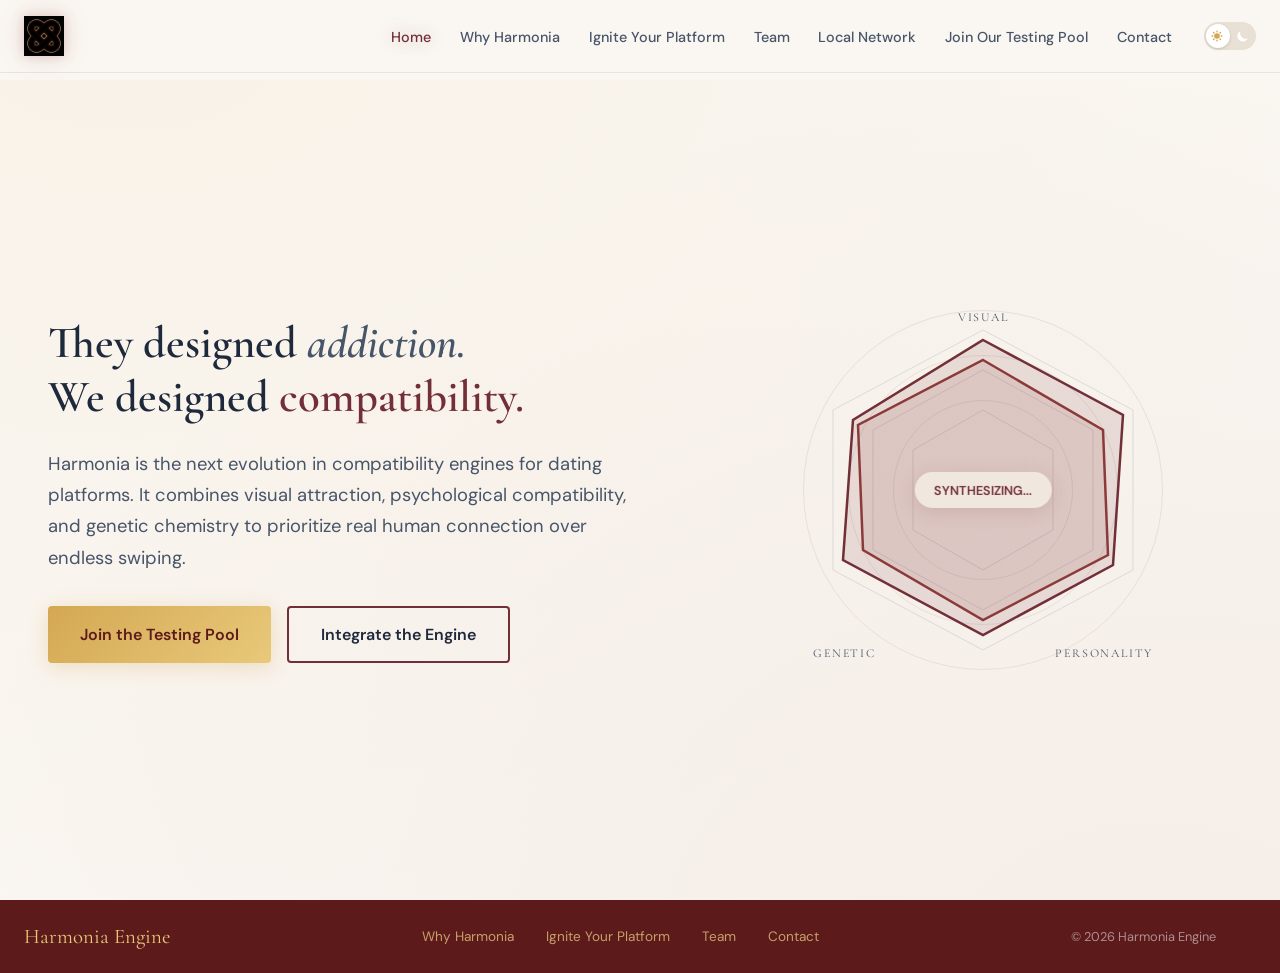
==== commit 8900e3c8: "Add files via upload" ====
--- a/index.html
+++ b/index.html
@@ -19,22 +19,21 @@
 </head>
 
 <body>
-
     <!-- Navigation -->
     <nav>
-        <div class="logo" onclick="showPage('home')">
-            <img data-harmonia-logo alt="Harmonia Logo">
+        <div class="logo" onclick="window.location.href='index.html'">
+            <img src="assets/images/harmonia-logo.png" alt="Harmonia Logo" style="height:40px;width:40px;object-fit:contain;">
             <span class="sr-only">Harmonia</span>
         </div>
         <div class="nav-right">
             <ul class="nav-links">
-                <li><a onclick="showPage('home')" id="nav-home" class="active">Home</a></li>
-                <li><a onclick="showPage('why-harmonia')" id="nav-why-harmonia">Why Harmonia</a></li>
-                <li><a onclick="showPage('partnerships')" id="nav-partnerships">Ignite Your Platform</a></li>
-                <li><a onclick="showPage('team')" id="nav-team">Team</a></li>
-                <li><a onclick="showPage('local-network')" id="nav-local-network">Local Network</a></li>
-                <li><a onclick="showPage('p2p')" id="nav-p2p">Join Our Testing Pool</a></li>
-                <li><a onclick="showPage('contact')" id="nav-contact">Contact</a></li>
+                <li><a href="index.html" id="nav-home">Home</a></li>
+                <li><a href="why-harmonia.html" id="nav-why-harmonia">Why Harmonia</a></li>
+                <li><a href="partnerships.html" id="nav-partnerships">Ignite Your Platform</a></li>
+                <li><a href="team.html" id="nav-team">Team</a></li>
+                <li><a href="local-network.html" id="nav-local-network">Local Network</a></li>
+                <li><a href="p2p.html" id="nav-p2p">Join Our Testing Pool</a></li>
+                <li><a href="contact.html" id="nav-contact">Contact</a></li>
             </ul>
             <button class="hamburger" onclick="toggleMobileNav()" aria-label="Toggle menu">
                 <span></span>
@@ -55,7 +54,8 @@
     </nav>
 
     <!-- HOME PAGE -->
-    <div class="page active" id="page-home">
+    <div>
+
         <!-- HOME PAGE -->
             <section class="hero">
                 <div class="hero-content">
@@ -64,8 +64,8 @@
                     </h1>
                     <p class="subtitle">Harmonia is the next evolution in compatibility engines for dating platforms. It combines visual attraction, psychological compatibility, and genetic chemistry to prioritize real human connection over endless swiping.</p>
                     <div class="btn-group">
-                        <button class="btn btn-primary" onclick="showPage('p2p')">Join the Testing Pool</button>
-                        <button class="btn btn-secondary" onclick="showPage('partnerships')">Integrate the Engine</button>
+                        <button class="btn btn-primary" onclick="window.location.href='p2p.html'">Join the Testing Pool</button>
+                        <button class="btn btn-secondary" onclick="window.location.href='partnerships.html'">Integrate the Engine</button>
                     </div>
                 </div>
         
@@ -97,892 +97,18 @@
             <div class="footer-inner">
                 <span class="logo-text">Harmonia Engine</span>
                 <div class="footer-links">
-                    <a onclick="showPage('why-harmonia')">Why Harmonia</a>
-                    <a onclick="showPage('partnerships')">Ignite Your Platform</a>
-                    <a onclick="showPage('team')">Team</a>
-                    <a onclick="showPage('contact')">Contact</a>
+                    <a href="why-harmonia.html">Why Harmonia</a>
+                    <a href="partnerships.html">Ignite Your Platform</a>
+                    <a href="team.html">Team</a>
+                    <a href="contact.html">Contact</a>
                 </div>
                 <p class="copyright">© 2026 Harmonia Engine</p>
             </div>
         </footer>
+    
     </div>
 
-    <!-- WHY HARMONIA PAGE -->
-    <div class="page" id="page-why-harmonia">
-        <section id="why-harmonia">
-                <div class="container">
-                    
-                    <div class="why-header-group">
-                        <h2 class="section-title fade-in">Dating is broken. <span style="color: var(--gold);">And it's not an accident.</span></h2>
-                        
-                        <div class="stats-grid">
-                            <div class="stat-card fade-in delay-1">
-                                <div class="stat-number">78%</div>
-                                <div class="stat-label">
-                                    of users report<br>dating app burnout
-                                    <a href="https://www.forbes.com/health/dating/dating-app-fatigue/" target="_blank" class="stat-citation">Source: Forbes (2024)</a>
-                                </div>
-                            </div>
-                            <div class="stat-card fade-in delay-2">
-                                <div class="stat-number">3 hrs</div>
-                                <div class="stat-label">
-                                    daily for heavy users
-                                    <a href="https://www.forbes.com/health/dating/dating-app-fatigue/" target="_blank" class="stat-citation">Source: Forbes (2024)</a>
-                                </div>
-                            </div>
-                            <div class="stat-card fade-in delay-3">
-                                <div class="stat-number">$6B+</div>
-                                <div class="stat-label">
-                                    annual revenue<br>despite falling success
-                                    <a href="https://www.businessofapps.com/data/dating-app-market/" target="_blank" class="stat-citation">Source: Business of Apps</a>
-                                </div>
-                            </div>
-                        </div>
-        
-                        <div class="philosophy-block fade-in delay-2">
-                            <p class="lead-text">
-                                Attraction isn't random. It's a synthesis: the spark you feel when you see someone, the resonance when your minds align, and a chemistry rooted in your biology. Harmonia is the engine that brings all three together.
-                            </p>
-                        </div>
-                    </div>
-        
-                    <div class="science-slider-wrapper fade-in delay-3">
-                        <div class="science-slider-container" id="scienceSlider">
-                            <div class="slider-track" id="scienceTrack">
-                                
-                                <div class="science-card visual-card" data-index="0">
-                                    <!-- Animated Eye Container -->
-                                    <div class="eye-container">
-                                        <svg viewBox="0 0 100 100" class="visual-eye-icon">
-                                            <!-- Outer circle - always visible -->
-                                            <circle class="eye-outer" cx="50" cy="50" r="45" stroke="var(--gold)" stroke-width="1" fill="none"/>
-                                            <!-- Upper eyelid - closed position (curves down to form top of closed eye) -->
-                                            <path class="upper-lid" d="M30 50 Q50 35 70 50" stroke="var(--gold)" stroke-width="1.5" fill="none"/>
-                                            <!-- Pupil/vertical line - hidden initially -->
-                                            <path class="eye-pupil" d="M50 40 L50 60" stroke="var(--maroon)" stroke-width="1.5" fill="none"/>
-                                            <!-- Lower eyelid - closed position (curves up to form bottom of closed eye) -->
-                                            <path class="lower-lid" d="M35 50 Q50 65 65 50" stroke="var(--gold)" stroke-width="1.5" fill="none"/>
-                                            <!-- Diamond shape - hidden initially -->
-                                            <rect class="eye-diamond" x="25" y="25" width="50" height="50" stroke="var(--gold)" stroke-width="0.5" fill="none" style="transform: rotate(45deg); transform-origin: center;"/>
-                                        </svg>
-                                    </div>
-
-                                    <div class="card-header">
-                                        <div class="card-visual">
-                                            <!-- Placeholder to maintain layout spacing -->
-                                        </div>
-                                        <div class="card-title-group">
-                                            <h3 class="card-title">Visual</h3>
-                                            <p class="card-subtitle">Physical attraction drives the strongest initial spark in romantic connection.</p>
-                                        </div>
-                                    </div>
-                                    <div class="card-content">
-                                        <div class="comparison-column">
-                                            <span class="comp-label">Science</span>
-                                            <span class="comp-text">Physical attraction drives the strongest initial spark.</span>
-                                        </div>
-                                        <div class="comparison-column dim">
-                                            <span class="comp-label">Apps</span>
-                                            <span class="comp-text">Reduced it to quick swipes.</span>
-                                        </div>
-                                        <div class="comparison-column highlight">
-                                            <span class="comp-label">Harmonia</span>
-                                            <span class="comp-text">Prioritizes it as the foundation.</span>
-                                        </div>
-                                    </div>
-                                </div>
-        
-                                <div class="science-card personality-card" data-index="1">
-                                    <!-- Animated Personality Icon Container -->
-                                    <div class="personality-icon-container">
-                                        <svg viewBox="0 0 100 100" class="personality-animated-icon">
-                                            <defs>
-                                                <mask id="arc-mask">
-                                                    <path class="mask-path" d="M 78 27 A 36 36 0 0 1 50 85" stroke="white" stroke-width="4" fill="none" />
-                                                    <path class="mask-path" d="M 50 85 A 36 36 0 0 1 22 27" stroke="white" stroke-width="4" fill="none" />
-                                                    <path class="mask-path" d="M 22 27 A 36 36 0 0 1 78 27" stroke="white" stroke-width="4" fill="none" />
-                                                </mask>
-                                            </defs>
-                                            
-                                            <!-- Three maroon dots -->
-                                            <circle class="dot dot-1" cx="22" cy="27" r="5" fill="var(--maroon)"/>
-                                            <circle class="dot dot-2" cx="78" cy="27" r="5" fill="var(--maroon)"/>
-                                            <circle class="dot dot-3" cx="50" cy="85" r="5" fill="var(--maroon)"/>
-                                            
-                                            <!-- Inner lines (dots to center) -->
-                                            <line class="inner-line line-1" x1="22" y1="27" x2="50" y2="50" stroke="var(--gold)" stroke-width="1.5"/>
-                                            <line class="inner-line line-2" x1="78" y1="27" x2="50" y2="50" stroke="var(--gold)" stroke-width="1.5"/>
-                                            <line class="inner-line line-3" x1="50" y1="85" x2="50" y2="50" stroke="var(--gold)" stroke-width="1.5"/>
-                                            
-                                            <!-- Golden center circle -->
-                                            <circle class="center-circle" cx="50" cy="50" r="6" fill="var(--gold)"/>
-
-                                            <!-- Outer arcs (dot to dot) revealed by mask -->
-                                            <g mask="url(#arc-mask)">
-                                                <path d="M 78 27 A 36 36 0 0 1 50 85" stroke="var(--gold)" stroke-width="1.5" fill="none" stroke-dasharray="4 3" />
-                                                <path d="M 50 85 A 36 36 0 0 1 22 27" stroke="var(--gold)" stroke-width="1.5" fill="none" stroke-dasharray="4 3" />
-                                                <path d="M 22 27 A 36 36 0 0 1 78 27" stroke="var(--gold)" stroke-width="1.5" fill="none" stroke-dasharray="4 3" />
-                                            </g>
-                                        </svg>
-                                    </div>
-
-                                    <div class="card-header">
-                                        <div class="card-visual personality-icon">
-                                            <svg viewBox="0 0 100 100" class="abstract-icon">
-                                                <!-- Final static icon (shown after animation completes) -->
-                                                <circle cx="50" cy="50" r="36" stroke="var(--gold)" stroke-width="1" fill="none" stroke-dasharray="4 3"/>
-                                                <circle cx="22" cy="27" r="5" fill="var(--maroon)"/>
-                                                <circle cx="78" cy="27" r="5" fill="var(--maroon)"/>
-                                                <circle cx="50" cy="85" r="5" fill="var(--maroon)"/>
-                                                <line x1="22" y1="27" x2="50" y2="50" stroke="var(--gold)" stroke-width="1.5"/>
-                                                <line x1="78" y1="27" x2="50" y2="50" stroke="var(--gold)" stroke-width="1.5"/>
-                                                <line x1="50" y1="85" x2="50" y2="50" stroke="var(--gold)" stroke-width="1.5"/>
-                                                <circle cx="50" cy="50" r="6" fill="var(--gold)"/>
-                                            </svg>
-                                        </div>
-                                        <div class="card-title-group">
-                                            <h3 class="card-title">Personality</h3>
-                                            <p class="card-subtitle">Perceived similarity builds deeper, lasting emotional connection.</p>
-                                        </div>
-                                    </div>
-                                    <div class="card-content">
-                                        <div class="comparison-column personality-box science-box">
-                                            <span class="comp-label">Science</span>
-                                            <span class="comp-text">Perceived similarity builds deeper connection.</span>
-                                        </div>
-                                        <div class="comparison-column personality-box apps-box dim">
-                                            <span class="comp-label">Apps</span>
-                                            <span class="comp-text">Largely ignored it.</span>
-                                        </div>
-                                        <div class="comparison-column personality-box harmonia-box highlight">
-                                            <span class="comp-label">Harmonia</span>
-                                            <span class="comp-text">Integrates psychological compatibility into matching.</span>
-                                        </div>
-                                    </div>
-                                </div>
-        
-                                <div class="science-card genetic-card" data-index="2">
-                                    <!-- Animated DNA Icon Container -->
-                                    <div class="dna-icon-container">
-                                        <svg viewBox="0 0 100 100" class="dna-animated-icon">
-                                            <!-- Helix curves (start hidden) -->
-                                            <path class="helix-gold" d="M35 10 Q65 25 35 40 Q65 55 35 70 Q65 85 35 100" stroke="var(--gold)" stroke-width="2" fill="none"/>
-                                            <path class="helix-maroon" d="M65 10 Q35 25 65 40 Q35 55 65 70 Q35 85 65 100" stroke="var(--maroon)" stroke-width="2" fill="none" opacity="0.6"/>
-                                            <!-- Rungs -->
-                                            <line class="dna-rung rung-1" x1="35" y1="25" x2="65" y2="25" stroke="var(--gold)" stroke-width="1.5"/>
-                                            <line class="dna-rung rung-2" x1="35" y1="55" x2="65" y2="55" stroke="var(--gold)" stroke-width="1.5"/>
-                                            <line class="dna-rung rung-3" x1="35" y1="85" x2="65" y2="85" stroke="var(--gold)" stroke-width="1.5"/>
-                                        </svg>
-                                        <!-- Electric crackle overlay -->
-                                        <svg class="crackle-overlay" viewBox="0 0 100 100">
-                                            <path class="crackle-bolt bolt-1" d="M35 25 L42 22 L48 28 L55 24 L62 26 L65 25" stroke="#ffeb3b" stroke-width="1.5" fill="none"/>
-                                            <path class="crackle-bolt bolt-2" d="M35 55 L43 52 L50 58 L57 54 L65 55" stroke="#ffeb3b" stroke-width="1.5" fill="none"/>
-                                            <path class="crackle-bolt bolt-3" d="M35 85 L41 82 L47 88 L54 84 L60 86 L65 85" stroke="#ffeb3b" stroke-width="1.5" fill="none"/>
-                                        </svg>
-                                        <!-- Amber particles -->
-                                        <div class="amber-particles">
-                                            <div class="amber-particle p1"></div>
-                                            <div class="amber-particle p2"></div>
-                                            <div class="amber-particle p3"></div>
-                                            <div class="amber-particle p4"></div>
-                                            <div class="amber-particle p5"></div>
-                                        </div>
-                                        <!-- Energy wave -->
-                                        <div class="energy-wave"></div>
-                                    </div>
-
-                                    <div class="card-header">
-                                        <div class="card-visual genetic-icon">
-                                            <svg viewBox="0 0 100 100" class="abstract-icon">
-                                                <path d="M35 10 Q65 25 35 40 Q65 55 35 70 Q65 85 35 100" stroke="var(--gold)" stroke-width="2" fill="none"/>
-                                                <path d="M65 10 Q35 25 65 40 Q35 55 65 70 Q35 85 65 100" stroke="var(--maroon)" stroke-width="2" fill="none" opacity="0.6"/>
-                                                <line x1="35" y1="25" x2="65" y2="25" stroke="var(--gold)" stroke-width="1" opacity="0.3"/>
-                                                <line x1="35" y1="55" x2="65" y2="55" stroke="var(--gold)" stroke-width="1" opacity="0.3"/>
-                                                <line x1="35" y1="85" x2="65" y2="85" stroke="var(--gold)" stroke-width="1" opacity="0.3"/>
-                                            </svg>
-                                        </div>
-                                        <div class="card-title-group">
-                                            <h3 class="card-title">Genetic</h3>
-                                            <p class="card-subtitle">Genetic complementarity influences biological attraction signals.</p>
-                                        </div>
-                                    </div>
-                                    <div class="card-content">
-                                        <div class="comparison-column genetic-box science-box">
-                                            <span class="comp-label">Science</span>
-                                            <span class="comp-text">Genetic complementarity influences biological attraction.</span>
-                                        </div>
-                                        <div class="comparison-column genetic-box apps-box dim">
-                                            <span class="comp-label">Apps</span>
-                                            <span class="comp-text">Never incorporated it.</span>
-                                        </div>
-                                        <div class="comparison-column genetic-box harmonia-box highlight">
-                                            <span class="comp-label">Harmonia</span>
-                                            <span class="comp-text">Reveals hidden genetic chemistry signals.</span>
-                                        </div>
-                                    </div>
-                                </div>
-        
-                                <div class="science-card synthesis-card" data-index="3">
-                                    <!-- Animation Container -->
-                                    <div class="synthesis-animation-container">
-                                        <!-- Three icons in triangle -->
-                                        <div class="synthesis-icon icon-visual">
-                                            <svg viewBox="0 0 100 100">
-                                                <ellipse cx="50" cy="50" rx="35" ry="20" fill="none" stroke="var(--gold)" stroke-width="2"/>
-                                                <circle cx="50" cy="50" r="12" fill="none" stroke="var(--gold)" stroke-width="2"/>
-                                                <circle cx="50" cy="50" r="5" fill="var(--gold)"/>
-                                            </svg>
-                                        </div>
-                                        <div class="synthesis-icon icon-personality">
-                                            <svg viewBox="0 0 100 100">
-                                                <circle cx="50" cy="20" r="8" fill="none" stroke="var(--gold)" stroke-width="2"/>
-                                                <circle cx="25" cy="70" r="8" fill="none" stroke="var(--gold)" stroke-width="2"/>
-                                                <circle cx="75" cy="70" r="8" fill="none" stroke="var(--gold)" stroke-width="2"/>
-                                                <line x1="50" y1="28" x2="25" y2="62" stroke="var(--gold)" stroke-width="1.5"/>
-                                                <line x1="50" y1="28" x2="75" y2="62" stroke="var(--gold)" stroke-width="1.5"/>
-                                                <line x1="33" y1="70" x2="67" y2="70" stroke="var(--gold)" stroke-width="1.5"/>
-                                            </svg>
-                                        </div>
-                                        <div class="synthesis-icon icon-genetics">
-                                            <svg viewBox="0 0 100 100">
-                                                <path d="M35 10 Q65 25 35 40 Q65 55 35 70 Q65 85 35 100" stroke="var(--gold)" stroke-width="2" fill="none"/>
-                                                <path d="M65 10 Q35 25 65 40 Q35 55 65 70 Q35 85 65 100" stroke="var(--maroon)" stroke-width="2" fill="none" opacity="0.6"/>
-                                                <line x1="35" y1="25" x2="65" y2="25" stroke="var(--gold)" stroke-width="1.5" opacity="0.5"/>
-                                                <line x1="35" y1="55" x2="65" y2="55" stroke="var(--gold)" stroke-width="1.5" opacity="0.5"/>
-                                                <line x1="35" y1="85" x2="65" y2="85" stroke="var(--gold)" stroke-width="1.5" opacity="0.5"/>
-                                            </svg>
-                                        </div>
-                                        
-                                        <!-- Impact flash -->
-                                        <div class="impact-flash"></div>
-                                        
-                                        <!-- Sparks (9 total, color-coded) -->
-                                        <div class="sparks-container">
-                                            <div class="spark spark-gold s1"></div>
-                                            <div class="spark spark-white s2"></div>
-                                            <div class="spark spark-gold s3"></div>
-                                            <div class="spark spark-maroon s4"></div>
-                                            <div class="spark spark-gold s5"></div>
-                                            <div class="spark spark-maroon s6"></div>
-                                            <div class="spark spark-white s7"></div>
-                                            <div class="spark spark-gold s8"></div>
-                                            <div class="spark spark-maroon s9"></div>
-                                        </div>
-                                        
-                                        <!-- Fog/Glow -->
-                                        <div class="synthesis-fog"></div>
-                                        
-                                        <!-- Synthesis Venn Symbol (center, animated, becomes clickable pause button) -->
-                                        <div class="harmonia-logo-center" >
-                                            <svg viewBox="0 0 666 665" class="abstract-icon synthesis-knot-icon" xmlns="http://www.w3.org/2000/svg">
-                                                <path class="knot-path" d="M175.967 0.0275561C177.315 -0.0570301 179.95 0.0560559 183.353 0.326384C186.946 0.611744 191.498 1.07999 196.537 1.71994C206.249 2.95356 215.836 4.5678 220.58 5.84494C244.678 12.3333 275 28.7171 305.043 52.0412L306.483 53.1653L306.505 53.1828L306.529 53.2004C311.12 56.8367 328.257 69.4574 332.499 71.5787C336.388 69.1038 345.968 63.15 349.51 60.174L349.511 60.1731C354.17 56.2582 366.532 47.2941 378.347 39.0901C384.178 35.0414 389.711 31.2917 393.881 28.5764C417.254 13.3588 444.254 3.65256 472.085 1.20431H472.1L472.121 1.20236L474.508 1.00998H474.515C524.951 -2.70248 574.93 16.0088 612.415 53.0041L613.562 54.1477C655.175 95.9773 675.353 162.239 660.121 220.08C653.938 243.345 643.092 264.249 617.108 300.79L617.056 300.863L617.055 300.864L614.545 304.376C611.814 308.181 607.586 313.729 605.246 316.594L605.235 316.607L605.225 316.62L605.134 316.734L605.075 316.803L605.042 316.847C603.871 318.28 602.532 319.908 601.414 321.51L600.94 322.207C598.261 326.279 597.351 328.558 594.523 333.507C596.997 337.396 599.397 340.284 601.369 343.485C602.887 345.95 604.999 348.821 607.487 352.109L607.492 352.114L609.966 355.367L609.967 355.369L610.137 355.592L610.351 355.873L610.352 355.874L612.404 358.579L612.416 358.596C633.489 386.516 646.905 408.504 654.923 429.131C663.108 450.187 665.853 470.311 664.776 494.558C662.821 538.55 645.32 579.041 615.324 609.372C608.161 616.615 604.282 620.454 600.599 623.6L599.864 624.221C595.989 627.457 591.962 630.238 583.889 635.638C552.018 656.955 510.719 667.602 472.534 664.418L470.718 664.256C421.521 659.574 381.948 633.405 344.491 604.166C340.991 601.434 337.489 597.612 333.6 594.43C331.648 595.862 320.519 603.269 318.914 604.166C313.587 607.145 301.598 616.468 288.062 625.568C274.629 634.598 261.041 643.073 253.992 646.62C224.431 661.494 197.872 666.886 166.955 664.426H166.948L166.886 664.421L165.417 664.298L165.4 664.296L165.386 664.295C132.96 661.453 105.144 651.749 79.4702 634.45C72.1703 629.532 68.5044 626.971 64.8999 623.942C61.2408 620.866 57.5062 617.191 50.2505 609.871C20.5139 579.872 2.84969 539.866 0.395041 496.782V496.727L0.387229 496.644L0.286643 494.655L0.283713 494.595L0.282736 494.59C-1.17064 462.258 5.44634 433.962 21.0454 405.737C23.2045 401.829 29.7178 391.387 35.5 382.5C44.0101 369.421 53.2612 358.383 62.189 345.595C64.3661 342.476 71.5425 332.891 71.577 332.501C71.626 331.946 62.548 319.872 60.564 317.374C49.4254 303.349 37.6352 286.325 28.0679 270.898C18.5763 255.593 11.9524 242.934 9.82668 236.426L9.82473 236.418L9.82278 236.412L9.82082 236.405L9.63332 235.806L9.63137 235.798C0.918378 206.726 -0.721031 195.099 0.245627 172.544L0.254416 172.476V172.361L0.327658 170.819L0.330588 170.747V170.741C2.04897 136.962 11.3252 108.884 30.2583 80.1447L30.2798 80.1125L30.2788 80.1115L30.98 79.0676L30.981 79.0686L30.9898 79.0559L31.0044 79.0334L31.0073 79.0276L31.0083 79.0285C38.8746 67.5114 55.5389 49.0428 65.2437 41.1281L65.312 41.0735L66.5581 40.0705L66.562 40.0676C93.018 18.9941 128.499 4.56433 161.83 1.35275C168.485 0.711384 174.747 0.122531 175.826 0.0363452L175.862 0.0334155H175.873L175.967 0.0275561ZM81.4764 342.401C70.9999 353.01 64.2065 363.746 55.5 375.5C46.4656 387.697 37.1037 402.39 31.7739 413.5C8.11525 462.816 6.34646 513.932 30.8999 562.747L30.9038 562.757L30.9087 562.766L31.7642 564.438L31.7739 564.457C50.3657 600.169 86.2232 630.909 124.191 643.489C143.477 649.88 158.042 652.177 178.894 652.155C202.884 652.131 223.256 648.609 243.756 639.432C264.053 630.346 283.883 615.977 307.174 595.19C324.276 579.927 368.002 537.587 407.265 498.862C426.94 479.456 446.585 461.855 460.323 447.908C470.876 437.194 481.739 426.492 492.699 415.532C479.618 402.45 466.431 389.264 455.223 378.055C443.909 366.741 429.06 351.892 419.16 341.993C411.735 349.417 396.44 364.713 388.755 372.398C372.775 388.378 356.686 404.247 340.641 420.161L340.64 420.162C282.979 477.411 252.011 507.931 232.919 525.145C216.405 540.034 209.48 544.323 202.282 547.345L200.835 547.935L200.798 547.949L200.773 547.959L199.332 548.522L199.285 548.539C195.241 550.087 188.266 551.207 180.416 551.348C173.085 551.48 166.32 550.734 161.884 549.456L161.873 549.453L161.853 549.447L161.024 549.192L161.008 549.186L161.004 549.185L159.629 548.72C130.934 538.729 113.552 514.749 113.551 486.502C113.551 477.578 114.866 469.676 118.256 461.537C121.641 453.413 127.077 445.097 135.254 435.318L135.255 435.316L135.334 435.221L136.439 433.89C142.093 427.026 148.025 421.516 154.308 415.233C154.387 415.154 145.823 406.747 145.47 406.394C144.954 405.878 144.107 405.031 143.348 404.272C141.934 402.858 139.813 400.737 137.338 398.262C132.246 393.17 125.351 386.275 117.892 378.817C105.872 366.796 81.4764 342.401 81.4764 342.401ZM414.917 173.701C414.917 173.701 400.422 188.197 397.247 191.386C391.87 196.788 384.755 203.947 377.801 210.831C366.481 222.04 353.406 235.227 342.085 246.533C370.012 274.46 397.967 302.36 425.818 330.362C464.974 369.729 492.152 397.4 510.502 416.677C529.112 436.225 538.037 446.528 541.344 451.493C547.713 461.054 550.399 469.179 551.195 482.466C551.831 493.076 550.604 501.81 547.554 509.682C544.539 517.462 539.521 524.966 531.772 532.886C523.897 540.454 514.506 545.77 504.113 549.166C500.843 550.235 493.989 551.112 486.268 551.257C482.312 551.331 478.773 551.2 475.93 550.955C473.115 550.713 470.91 550.354 469.661 549.944C459.324 546.545 446.051 538.922 435.333 529.927L435.325 529.92L435.301 529.901L434.026 528.843L434.014 528.833C427.688 523.691 422.09 517.457 416.332 511.698C407.139 520.891 388.185 539.845 379.209 548.821C366.751 561.279 355.167 572.863 342.793 585.237C360.844 603.289 382.264 619.24 404.725 631.357C434.624 647.485 458.118 652.922 492.626 651.763C519.828 650.85 536.896 646.784 559.502 635.605C594.14 618.475 620.149 592.359 636.142 558.404L636.145 558.398L636.149 558.391L637.033 556.489L637.036 556.482L637.04 556.475C655.652 515.851 657.981 474.855 643.937 432.998C637.057 412.491 628.827 396.991 602.914 367.093C577.354 337.603 533.973 293.139 456.283 215.067C446.234 204.969 414.564 173.348 414.917 173.701ZM163.895 424.724C158.09 431.031 152.124 437.175 146.352 443.501C141.9 448.38 136.811 454.668 133.878 459.621L133.854 459.647L133.653 460L132.943 461.253L132.936 461.267L132.928 461.28C131.245 464.321 129.905 467.283 128.987 470.854C128.116 474.24 127.721 477.818 127.462 481.97L127.461 481.978V481.986L127.359 483.786L127.358 483.8C127.093 488.843 126.952 493.046 127.584 496.943C128.278 501.222 129.793 504.541 131.549 508.002C134.462 513.741 137.457 518.561 141.411 522.679C145.178 526.602 149.394 529.45 154.295 532.008L154.303 532.013L154.312 532.017L155.264 532.506L155.281 532.515L155.297 532.523L155.887 532.817L155.895 532.821L155.904 532.825C168.913 539.208 183.688 540.49 196.667 535.422L196.667 535.423L196.786 535.377L196.793 535.374L196.8 535.371C199.857 534.166 203.317 532.013 206.35 529.928C217.898 521.99 232.379 510.388 240.969 501.799C227.888 488.717 206.321 467.15 202.078 462.908C196.421 457.251 163.895 424.724 163.895 424.724ZM502.599 425.431C491.713 436.316 480.906 447.284 469.941 458.089C455.027 472.786 440.33 487.7 425.524 502.506C443.1 520.082 460.42 537.807 486.603 537.904C491.75 537.923 496.201 537.914 500.421 536.834C504.849 535.702 508.434 533.552 512.271 531.209L512.944 530.792C519.845 526.463 525.068 521.373 529.745 514.506C532.339 510.697 534.766 507.124 536.112 502.599C537.383 498.327 537.532 493.692 537.707 488.275C537.952 480.62 537.768 473.998 535.014 467.218L534.651 466.357L534.29 465.557C527.073 450.116 505.074 427.906 502.599 425.431ZM184.031 13.8488C170.788 13.4606 156.588 13.8875 147.778 15.6164C136.43 17.8438 117.357 23.7821 108.721 27.9153L108.694 27.9289L107.918 28.3098L107.903 28.3166L107.887 28.3244C84.09 40.3568 60.3723 59.5907 45.4077 79.2385C40.4053 85.8067 34.6836 95.8362 29.7974 105.763C25.2163 115.07 20.9841 125.068 18.6196 132.98L18.6148 132.995L18.6109 133.01L17.6861 136.225L17.7105 136.249C7.65774 174.315 11.8732 217.335 29.2124 252.112C37.0744 267.88 46.9465 282.052 72.2027 309.838C97.3616 337.518 137.98 379.921 208.442 450.887C217.732 460.244 240.616 483.06 250.162 492.606C254.051 488.717 281.279 461.418 287.285 455.483C299.495 443.417 318.397 424.371 323.701 419.067C315.923 411.289 301.219 396.585 294.002 389.369C281.748 377.115 264.845 360.304 246.626 341.993C179.693 274.721 146.596 241.826 129.998 221.535C121.793 211.506 118.245 205.386 116.456 200.472C114.681 195.597 114.343 191.21 113.898 183.281C113.321 173 114.441 164.104 117.636 155.832C120.831 147.563 126.077 139.977 133.671 132.282C156.49 109.162 190.453 110.252 216.632 125.52C216.739 125.638 216.879 125.708 217.03 125.755C217.995 126.35 218.49 126.694 218.851 126.977C219.033 127.119 219.182 127.247 219.304 127.35C219.43 127.456 219.563 127.567 219.748 127.706C220.311 128.132 220.826 128.477 221.385 128.848C221.941 129.217 222.535 129.611 223.218 130.117C223.574 130.381 224.111 130.764 224.715 131.227C226.751 132.785 229.472 135.013 232.343 137.514L250.162 154.609L269.253 135.517L272.082 132.689C278.989 125.919 289.594 114.888 297.891 106.88L322.994 81.7773L306.595 66.7668C275.617 41.1281 229.465 15.1809 184.031 13.8488ZM294.324 294.342C283.109 305.685 266.425 322.194 255.818 332.8C267.792 344.868 282.288 359.364 294.356 371.21C305.469 382.119 322.286 399.268 332.893 409.875C335.014 407.754 358.422 384.491 371.077 371.691C382.312 360.328 399.715 343.053 409.968 332.8C397.24 320.072 382.739 305.543 370.883 293.716C358.205 281.067 339.257 262.09 332.893 255.726C321.249 267.416 305.789 282.746 294.324 294.342ZM516.96 15.5842C508.378 13.9442 496.183 13.3222 484.502 13.469C473.546 13.6067 462.117 14.4315 453.6 16.0578L453.584 16.0617L453.568 16.0647L451.974 16.3869L451.953 16.3908L450.326 16.7453L450.313 16.7483C424.914 22.3953 369.602 59.886 351.985 74.7062C329.711 93.4446 288.623 135.947 251.929 172.641C225.883 198.687 199.839 224.731 173.794 250.776C185.946 263.141 198.305 275.3 210.523 287.6C222.387 299.542 234.723 311.705 246.626 323.608C256.221 313.861 265.897 304.253 275.617 294.616C288.112 282.23 305.01 265.067 323.701 246.533C382.715 188.012 414.355 156.42 433.71 139.069C443.242 130.524 449.529 125.567 454.408 122.436C459.315 119.286 462.783 117.993 466.637 116.747L466.636 116.746L467.054 116.615L467.055 116.616C471.55 115.243 478.428 114.357 485.766 114.292C493.39 114.225 500.151 115.057 504.095 116.345L505.263 116.736C528.916 124.864 545.012 142.459 550.39 165.42L550.533 166.089C551.228 169.634 551.613 176.161 551.224 183.298C550.766 191.708 549.202 199.049 545.525 206.897C537.826 223.328 522.921 238.232 511.084 250.069C516.034 255.018 523.868 262.633 529.171 268.218C534.403 273.727 541.237 280.703 548.069 287.541C560.167 299.651 574.724 313.708 584.623 323.608C584.977 323.961 626.095 268.212 629.947 262.021C669.985 197.654 658.012 118.286 607.238 65.0764C582.63 39.2893 551.474 22.1793 516.96 15.5842ZM488.896 127.297C484.694 127.064 481.003 126.968 477.441 127.478L476.73 127.588C473.214 128.176 470.279 129.305 467.326 130.694L467.313 130.699L467.301 130.705L466.047 131.309L466.036 131.314L466.024 131.32C452.648 137.897 436.064 153.016 424.822 163.811C424.759 163.871 436.788 175.773 438.959 177.944C443.555 182.54 451.151 190.147 463.34 202.329C474.567 213.55 491.285 230.27 501.892 240.876C513.094 229.674 526.528 215.854 533.403 201.393L533.412 201.375L533.419 201.358L533.936 200.234L533.945 200.215L533.953 200.197C544.535 176.334 535.077 148.262 512.527 134.473L512.519 134.468L512.511 134.464L511.147 133.641L511.137 133.634L511.126 133.628L509.936 132.935C507.169 131.356 504.459 130.051 501.386 129.125C497.921 128.081 494.455 127.661 490.588 127.401L490.58 127.4H490.571L488.914 127.298L488.905 127.297H488.896ZM196.358 129.915C172.514 120.76 142.953 133.43 131.74 156.474C125.851 168.58 125.112 186.596 130.496 198.997L130.504 199.017C135.028 209.761 143.19 221.131 151.834 228.91C153.467 230.38 163.786 240.985 163.895 240.876C165.309 239.462 173.087 231.684 176.269 228.502C177.98 226.791 180.158 224.613 182.633 222.138C195.36 209.411 208.088 196.683 220.817 183.954C227.534 177.237 234.252 170.519 240.969 163.802L238.494 161.327C237.787 160.62 236.373 159.205 235.312 158.145C224.662 147.495 210.69 135.42 196.358 129.915Z"/>
-                                            </svg>
-                                        </div>
-                                        
-
-                                    </div>
-
-                                    <div class="card-header">
-                                        <div class="card-visual synthesis-icon-final" >
-                                            <svg viewBox="0 0 666 665" class="abstract-icon synthesis-knot-icon" xmlns="http://www.w3.org/2000/svg">
-                                                <path d="M175.967 0.0275561C177.315 -0.0570301 179.95 0.0560559 183.353 0.326384C186.946 0.611744 191.498 1.07999 196.537 1.71994C206.249 2.95356 215.836 4.5678 220.58 5.84494C244.678 12.3333 275 28.7171 305.043 52.0412L306.483 53.1653L306.505 53.1828L306.529 53.2004C311.12 56.8367 328.257 69.4574 332.499 71.5787C336.388 69.1038 345.968 63.15 349.51 60.174L349.511 60.1731C354.17 56.2582 366.532 47.2941 378.347 39.0901C384.178 35.0414 389.711 31.2917 393.881 28.5764C417.254 13.3588 444.254 3.65256 472.085 1.20431H472.1L472.121 1.20236L474.508 1.00998H474.515C524.951 -2.70248 574.93 16.0088 612.415 53.0041L613.562 54.1477C655.175 95.9773 675.353 162.239 660.121 220.08C653.938 243.345 643.092 264.249 617.108 300.79L617.056 300.863L617.055 300.864L614.545 304.376C611.814 308.181 607.586 313.729 605.246 316.594L605.235 316.607L605.225 316.62L605.134 316.734L605.075 316.803L605.042 316.847C603.871 318.28 602.532 319.908 601.414 321.51L600.94 322.207C598.261 326.279 597.351 328.558 594.523 333.507C596.997 337.396 599.397 340.284 601.369 343.485C602.887 345.95 604.999 348.821 607.487 352.109L607.492 352.114L609.966 355.367L609.967 355.369L610.137 355.592L610.351 355.873L610.352 355.874L612.404 358.579L612.416 358.596C633.489 386.516 646.905 408.504 654.923 429.131C663.108 450.187 665.853 470.311 664.776 494.558C662.821 538.55 645.32 579.041 615.324 609.372C608.161 616.615 604.282 620.454 600.599 623.6L599.864 624.221C595.989 627.457 591.962 630.238 583.889 635.638C552.018 656.955 510.719 667.602 472.534 664.418L470.718 664.256C421.521 659.574 381.948 633.405 344.491 604.166C340.991 601.434 337.489 597.612 333.6 594.43C331.648 595.862 320.519 603.269 318.914 604.166C313.587 607.145 301.598 616.468 288.062 625.568C274.629 634.598 261.041 643.073 253.992 646.62C224.431 661.494 197.872 666.886 166.955 664.426H166.948L166.886 664.421L165.417 664.298L165.4 664.296L165.386 664.295C132.96 661.453 105.144 651.749 79.4702 634.45C72.1703 629.532 68.5044 626.971 64.8999 623.942C61.2408 620.866 57.5062 617.191 50.2505 609.871C20.5139 579.872 2.84969 539.866 0.395041 496.782V496.727L0.387229 496.644L0.286643 494.655L0.283713 494.595L0.282736 494.59C-1.17064 462.258 5.44634 433.962 21.0454 405.737C23.2045 401.829 29.7178 391.387 35.5 382.5C44.0101 369.421 53.2612 358.383 62.189 345.595C64.3661 342.476 71.5425 332.891 71.577 332.501C71.626 331.946 62.548 319.872 60.564 317.374C49.4254 303.349 37.6352 286.325 28.0679 270.898C18.5763 255.593 11.9524 242.934 9.82668 236.426L9.82473 236.418L9.82278 236.412L9.82082 236.405L9.63332 235.806L9.63137 235.798C0.918378 206.726 -0.721031 195.099 0.245627 172.544L0.254416 172.476V172.361L0.327658 170.819L0.330588 170.747V170.741C2.04897 136.962 11.3252 108.884 30.2583 80.1447L30.2798 80.1125L30.2788 80.1115L30.98 79.0676L30.981 79.0686L30.9898 79.0559L31.0044 79.0334L31.0073 79.0276L31.0083 79.0285C38.8746 67.5114 55.5389 49.0428 65.2437 41.1281L65.312 41.0735L66.5581 40.0705L66.562 40.0676C93.018 18.9941 128.499 4.56433 161.83 1.35275C168.485 0.711384 174.747 0.122531 175.826 0.0363452L175.862 0.0334155H175.873L175.967 0.0275561ZM81.4764 342.401C70.9999 353.01 64.2065 363.746 55.5 375.5C46.4656 387.697 37.1037 402.39 31.7739 413.5C8.11525 462.816 6.34646 513.932 30.8999 562.747L30.9038 562.757L30.9087 562.766L31.7642 564.438L31.7739 564.457C50.3657 600.169 86.2232 630.909 124.191 643.489C143.477 649.88 158.042 652.177 178.894 652.155C202.884 652.131 223.256 648.609 243.756 639.432C264.053 630.346 283.883 615.977 307.174 595.19C324.276 579.927 368.002 537.587 407.265 498.862C426.94 479.456 446.585 461.855 460.323 447.908C470.876 437.194 481.739 426.492 492.699 415.532C479.618 402.45 466.431 389.264 455.223 378.055C443.909 366.741 429.06 351.892 419.16 341.993C411.735 349.417 396.44 364.713 388.755 372.398C372.775 388.378 356.686 404.247 340.641 420.161L340.64 420.162C282.979 477.411 252.011 507.931 232.919 525.145C216.405 540.034 209.48 544.323 202.282 547.345L200.835 547.935L200.798 547.949L200.773 547.959L199.332 548.522L199.285 548.539C195.241 550.087 188.266 551.207 180.416 551.348C173.085 551.48 166.32 550.734 161.884 549.456L161.873 549.453L161.853 549.447L161.024 549.192L161.008 549.186L161.004 549.185L159.629 548.72C130.934 538.729 113.552 514.749 113.551 486.502C113.551 477.578 114.866 469.676 118.256 461.537C121.641 453.413 127.077 445.097 135.254 435.318L135.255 435.316L135.334 435.221L136.439 433.89C142.093 427.026 148.025 421.516 154.308 415.233C154.387 415.154 145.823 406.747 145.47 406.394C144.954 405.878 144.107 405.031 143.348 404.272C141.934 402.858 139.813 400.737 137.338 398.262C132.246 393.17 125.351 386.275 117.892 378.817C105.872 366.796 81.4764 342.401 81.4764 342.401ZM414.917 173.701C414.917 173.701 400.422 188.197 397.247 191.386C391.87 196.788 384.755 203.947 377.801 210.831C366.481 222.04 353.406 235.227 342.085 246.533C370.012 274.46 397.967 302.36 425.818 330.362C464.974 369.729 492.152 397.4 510.502 416.677C529.112 436.225 538.037 446.528 541.344 451.493C547.713 461.054 550.399 469.179 551.195 482.466C551.831 493.076 550.604 501.81 547.554 509.682C544.539 517.462 539.521 524.966 531.772 532.886C523.897 540.454 514.506 545.77 504.113 549.166C500.843 550.235 493.989 551.112 486.268 551.257C482.312 551.331 478.773 551.2 475.93 550.955C473.115 550.713 470.91 550.354 469.661 549.944C459.324 546.545 446.051 538.922 435.333 529.927L435.325 529.92L435.301 529.901L434.026 528.843L434.014 528.833C427.688 523.691 422.09 517.457 416.332 511.698C407.139 520.891 388.185 539.845 379.209 548.821C366.751 561.279 355.167 572.863 342.793 585.237C360.844 603.289 382.264 619.24 404.725 631.357C434.624 647.485 458.118 652.922 492.626 651.763C519.828 650.85 536.896 646.784 559.502 635.605C594.14 618.475 620.149 592.359 636.142 558.404L636.145 558.398L636.149 558.391L637.033 556.489L637.036 556.482L637.04 556.475C655.652 515.851 657.981 474.855 643.937 432.998C637.057 412.491 628.827 396.991 602.914 367.093C577.354 337.603 533.973 293.139 456.283 215.067C446.234 204.969 414.564 173.348 414.917 173.701ZM163.895 424.724C158.09 431.031 152.124 437.175 146.352 443.501C141.9 448.38 136.811 454.668 133.878 459.621L133.854 459.647L133.653 460L132.943 461.253L132.936 461.267L132.928 461.28C131.245 464.321 129.905 467.283 128.987 470.854C128.116 474.24 127.721 477.818 127.462 481.97L127.461 481.978V481.986L127.359 483.786L127.358 483.8C127.093 488.843 126.952 493.046 127.584 496.943C128.278 501.222 129.793 504.541 131.549 508.002C134.462 513.741 137.457 518.561 141.411 522.679C145.178 526.602 149.394 529.45 154.295 532.008L154.303 532.013L154.312 532.017L155.264 532.506L155.281 532.515L155.297 532.523L155.887 532.817L155.895 532.821L155.904 532.825C168.913 539.208 183.688 540.49 196.667 535.422L196.667 535.423L196.786 535.377L196.793 535.374L196.8 535.371C199.857 534.166 203.317 532.013 206.35 529.928C217.898 521.99 232.379 510.388 240.969 501.799C227.888 488.717 206.321 467.15 202.078 462.908C196.421 457.251 163.895 424.724 163.895 424.724ZM502.599 425.431C491.713 436.316 480.906 447.284 469.941 458.089C455.027 472.786 440.33 487.7 425.524 502.506C443.1 520.082 460.42 537.807 486.603 537.904C491.75 537.923 496.201 537.914 500.421 536.834C504.849 535.702 508.434 533.552 512.271 531.209L512.944 530.792C519.845 526.463 525.068 521.373 529.745 514.506C532.339 510.697 534.766 507.124 536.112 502.599C537.383 498.327 537.532 493.692 537.707 488.275C537.952 480.62 537.768 473.998 535.014 467.218L534.651 466.357L534.29 465.557C527.073 450.116 505.074 427.906 502.599 425.431ZM184.031 13.8488C170.788 13.4606 156.588 13.8875 147.778 15.6164C136.43 17.8438 117.357 23.7821 108.721 27.9153L108.694 27.9289L107.918 28.3098L107.903 28.3166L107.887 28.3244C84.09 40.3568 60.3723 59.5907 45.4077 79.2385C40.4053 85.8067 34.6836 95.8362 29.7974 105.763C25.2163 115.07 20.9841 125.068 18.6196 132.98L18.6148 132.995L18.6109 133.01L17.6861 136.225L17.7105 136.249C7.65774 174.315 11.8732 217.335 29.2124 252.112C37.0744 267.88 46.9465 282.052 72.2027 309.838C97.3616 337.518 137.98 379.921 208.442 450.887C217.732 460.244 240.616 483.06 250.162 492.606C254.051 488.717 281.279 461.418 287.285 455.483C299.495 443.417 318.397 424.371 323.701 419.067C315.923 411.289 301.219 396.585 294.002 389.369C281.748 377.115 264.845 360.304 246.626 341.993C179.693 274.721 146.596 241.826 129.998 221.535C121.793 211.506 118.245 205.386 116.456 200.472C114.681 195.597 114.343 191.21 113.898 183.281C113.321 173 114.441 164.104 117.636 155.832C120.831 147.563 126.077 139.977 133.671 132.282C156.49 109.162 190.453 110.252 216.632 125.52C216.739 125.638 216.879 125.708 217.03 125.755C217.995 126.35 218.49 126.694 218.851 126.977C219.033 127.119 219.182 127.247 219.304 127.35C219.43 127.456 219.563 127.567 219.748 127.706C220.311 128.132 220.826 128.477 221.385 128.848C221.941 129.217 222.535 129.611 223.218 130.117C223.574 130.381 224.111 130.764 224.715 131.227C226.751 132.785 229.472 135.013 232.343 137.514L250.162 154.609L269.253 135.517L272.082 132.689C278.989 125.919 289.594 114.888 297.891 106.88L322.994 81.7773L306.595 66.7668C275.617 41.1281 229.465 15.1809 184.031 13.8488ZM294.324 294.342C283.109 305.685 266.425 322.194 255.818 332.8C267.792 344.868 282.288 359.364 294.356 371.21C305.469 382.119 322.286 399.268 332.893 409.875C335.014 407.754 358.422 384.491 371.077 371.691C382.312 360.328 399.715 343.053 409.968 332.8C397.24 320.072 382.739 305.543 370.883 293.716C358.205 281.067 339.257 262.09 332.893 255.726C321.249 267.416 305.789 282.746 294.324 294.342ZM516.96 15.5842C508.378 13.9442 496.183 13.3222 484.502 13.469C473.546 13.6067 462.117 14.4315 453.6 16.0578L453.584 16.0617L453.568 16.0647L451.974 16.3869L451.953 16.3908L450.326 16.7453L450.313 16.7483C424.914 22.3953 369.602 59.886 351.985 74.7062C329.711 93.4446 288.623 135.947 251.929 172.641C225.883 198.687 199.839 224.731 173.794 250.776C185.946 263.141 198.305 275.3 210.523 287.6C222.387 299.542 234.723 311.705 246.626 323.608C256.221 313.861 265.897 304.253 275.617 294.616C288.112 282.23 305.01 265.067 323.701 246.533C382.715 188.012 414.355 156.42 433.71 139.069C443.242 130.524 449.529 125.567 454.408 122.436C459.315 119.286 462.783 117.993 466.637 116.747L466.636 116.746L467.054 116.615L467.055 116.616C471.55 115.243 478.428 114.357 485.766 114.292C493.39 114.225 500.151 115.057 504.095 116.345L505.263 116.736C528.916 124.864 545.012 142.459 550.39 165.42L550.533 166.089C551.228 169.634 551.613 176.161 551.224 183.298C550.766 191.708 549.202 199.049 545.525 206.897C537.826 223.328 522.921 238.232 511.084 250.069C516.034 255.018 523.868 262.633 529.171 268.218C534.403 273.727 541.237 280.703 548.069 287.541C560.167 299.651 574.724 313.708 584.623 323.608C584.977 323.961 626.095 268.212 629.947 262.021C669.985 197.654 658.012 118.286 607.238 65.0764C582.63 39.2893 551.474 22.1793 516.96 15.5842ZM488.896 127.297C484.694 127.064 481.003 126.968 477.441 127.478L476.73 127.588C473.214 128.176 470.279 129.305 467.326 130.694L467.313 130.699L467.301 130.705L466.047 131.309L466.036 131.314L466.024 131.32C452.648 137.897 436.064 153.016 424.822 163.811C424.759 163.871 436.788 175.773 438.959 177.944C443.555 182.54 451.151 190.147 463.34 202.329C474.567 213.55 491.285 230.27 501.892 240.876C513.094 229.674 526.528 215.854 533.403 201.393L533.412 201.375L533.419 201.358L533.936 200.234L533.945 200.215L533.953 200.197C544.535 176.334 535.077 148.262 512.527 134.473L512.519 134.468L512.511 134.464L511.147 133.641L511.137 133.634L511.126 133.628L509.936 132.935C507.169 131.356 504.459 130.051 501.386 129.125C497.921 128.081 494.455 127.661 490.588 127.401L490.58 127.4H490.571L488.914 127.298L488.905 127.297H488.896ZM196.358 129.915C172.514 120.76 142.953 133.43 131.74 156.474C125.851 168.58 125.112 186.596 130.496 198.997L130.504 199.017C135.028 209.761 143.19 221.131 151.834 228.91C153.467 230.38 163.786 240.985 163.895 240.876C165.309 239.462 173.087 231.684 176.269 228.502C177.98 226.791 180.158 224.613 182.633 222.138C195.36 209.411 208.088 196.683 220.817 183.954C227.534 177.237 234.252 170.519 240.969 163.802L238.494 161.327C237.787 160.62 236.373 159.205 235.312 158.145C224.662 147.495 210.69 135.42 196.358 129.915Z"/>
-                                            </svg>
-                                            <span class="synthesis-pause-hint">Click to <span class="pause-btn-text">Pause</span></span>
-                                        </div>
-                                        <div class="card-title-group">
-                                            <h3 class="card-title">Synthesis</h3>
-                                            <p class="card-subtitle">Profile data alone fails to predict real-world romantic attraction.</p>
-                                        </div>
-                                    </div>
-                                    <div class="card-content">
-                                        <div class="comparison-column synthesis-box science-box">
-                                            <span class="comp-label">Science</span>
-                                            <span class="comp-text">Profile data alone fails to predict real-world attraction.</span>
-                                        </div>
-                                        <div class="comparison-column synthesis-box apps-box dim">
-                                            <span class="comp-label">Apps</span>
-                                            <span class="comp-text">Relied heavily on profiles.</span>
-                                        </div>
-                                        <div class="comparison-column synthesis-box harmonia-box highlight">
-                                            <span class="comp-label">Harmonia</span>
-                                            <span class="comp-text">Combines all three dimensions for better outcomes.</span>
-                                        </div>
-                                    </div>
-                                </div>
-        
-                            </div>
-                        </div>
-                        
-                        <div class="slider-pagination">
-                            <button class="pagination-arrow" id="prevBtn" aria-label="Previous slide">
-                                <svg width="20" height="20" viewBox="0 0 24 24" fill="none" stroke="currentColor" stroke-width="2">
-                                    <path d="M15 18l-6-6 6-6"/>
-                                </svg>
-                            </button>
-                            <div class="pagination-dots">
-                                <div class="pagination-dot active" data-index="0"></div>
-                                <div class="pagination-dot" data-index="1"></div>
-                                <div class="pagination-dot" data-index="2"></div>
-                                <div class="pagination-dot" data-index="3"></div>
-                            </div>
-                            <button class="pagination-arrow" id="nextBtn" aria-label="Next slide">
-                                <svg width="20" height="20" viewBox="0 0 24 24" fill="none" stroke="currentColor" stroke-width="2">
-                                    <path d="M9 18l6-6-6-6"/>
-                                </svg>
-                            </button>
-                        </div>
-                    </div>
-        
-                    <div class="note-box fade-in delay-4">
-                        <h4>A Note on Compatibility</h4>
-                        <p>
-                            We do not select or filter for 'better' genes. We reveal natural chemistry, not engineer selection. 
-                            The mind handles this itself; Harmonia simply surfaces the invisible signals to help you 
-                            understand real connections.
-                        </p>
-                    </div>
-                </div>
-            </section>
-
-        <!-- Footer -->
-        <footer>
-            <div class="footer-inner">
-                <span class="logo-text">Harmonia Engine</span>
-                <div class="footer-links">
-                    <a onclick="showPage('why-harmonia')">Why Harmonia</a>
-                    <a onclick="showPage('partnerships')">Ignite Your Platform</a>
-                    <a onclick="showPage('team')">Team</a>
-                    <a onclick="showPage('contact')">Contact</a>
-                </div>
-                <p class="copyright">© 2026 Harmonia Engine</p>
-            </div>
-        </footer>
-    </div>
-
-    <!-- PARTNERSHIPS PAGE -->
-    <div class="page" id="page-partnerships">
-        <section class="partnerships-section">
-                <!-- Tier Tabs - Mobile/Tablet only -->
-                <div class="partnerships-tier-tabs" id="partnershipsTierTabs">
-                    <button class="tier-tab active" data-tier="default">Overview</button>
-                    <button class="tier-tab" data-tier="pilot">Pilot Program</button>
-                    <button class="tier-tab" data-tier="api">API Integration</button>
-                    <button class="tier-tab" data-tier="core">Core License</button>
-                </div>
-
-                <div class="partnerships-layout">
-                    
-                    <div class="partnerships-content">
-                        <div class="content-wrapper" id="partnershipsContentWrapper">
-                            <h2 class="regal-title" id="partnershipsDynamicTitle">The Matching Layer You're Missing</h2>
-                            <p class="regal-intro" id="partnershipsDynamicIntro">Industry retention rates have stalled at <a href="https://www.businessofapps.com/data/dating-app-benchmarks/" target="_blank" class="stat-link">3.3%</a>. Over <a href="https://www.businessofapps.com/data/dating-app-market/" target="_blank" class="stat-link">half the market's revenue</a> sits with one conglomerate. Harmonia exists for independent platforms ready to compete differently. Shared engine. Individual identity. A dating market where quality determines who wins.</p>
-                            
-                            <div class="feature-boxes" id="partnershipsFeatureBoxes">
-                                <!-- Boxes populated by JS -->
-                            </div>
-                        </div>
-                    </div>
-        
-                    <div class="regal-form-container">
-                        <form id="partnershipsIntegrationForm" class="regal-form">
-                            <div class="form-row">
-                                <div class="input-group">
-                                    <label for="partnershipCompany">Company</label>
-                                    <input type="text" id="partnershipCompany" name="company" required>
-                                </div>
-                                <div class="input-group">
-                                    <label for="partnershipEmail">Work Email</label>
-                                    <input type="email" id="partnershipEmail" name="email" required>
-                                </div>
-                            </div>
-                            
-                            <div class="input-group">
-                                <label for="partnershipMau">Monthly Active Users</label>
-                                <select id="partnershipMau" name="mau" required>
-                                    <option value="" selected>Select range...</option>
-                                    <option value="<10k">&lt; 10,000</option>
-                                    <option value="10k-100k">10,000 - 100,000</option>
-                                    <option value="100k-1m">100,000 - 1,000,000</option>
-                                    <option value="1m+">1,000,000+</option>
-                                </select>
-                            </div>
-                            
-                            <div class="input-group interest-input-group">
-                                <label for="partnershipInterest">Interest</label>
-                                <select id="partnershipInterest" name="interest" required>
-                                    <option value="default" selected>Select integration type...</option>
-                                    <option value="pilot">Pilot Program</option>
-                                    <option value="api">Full API Integration</option>
-                                    <option value="core">Core Engine License</option>
-                                </select>
-                            </div>
-        
-                            <div class="input-group">
-                                <label for="partnershipInquiry">Inquiry</label>
-                                <textarea id="partnershipInquiry" name="inquiry" rows="2" placeholder="Tell us about your platform..."></textarea>
-                            </div>
-        
-                            <button type="submit" class="btn-regal-submit" id="partnershipsSubmitBtn">
-                                <span class="btn-text">Request Access</span> <span class="arrow">→</span>
-                            </button>
-                            <div id="partnershipsFormMessage" class="form-message"></div>
-                        </form>
-                    </div>
-        
-                    <div class="partnerships-footer">
-                        <div class="trusted-divider">
-                            <span>Trusted By</span>
-                        </div>
-                        <div class="trusted-logos">
-                            <span class="trusted-name sans">Google Cloud</span>
-                        </div>
-                    </div>
-                </div>
-            </section>
-
-        <!-- Partnerships Modal -->
-        <div class="partnerships-modal-overlay" id="partnershipsModalOverlay">
-            <div class="partnerships-modal-content">
-                <button class="partnerships-modal-close" onclick="closePartnershipsModal()">×</button>
-                <div class="partnerships-modal-icon" id="partnershipsModalIcon"></div>
-                <h3 class="partnerships-modal-title" id="partnershipsModalTitle"></h3>
-                <p class="partnerships-modal-desc" id="partnershipsModalDesc"></p>
-                <ul class="partnerships-modal-list" id="partnershipsModalList"></ul>
-            </div>
-        </div>
-
-        <!-- Footer -->
-        <footer>
-            <div class="footer-inner">
-                <span class="logo-text">Harmonia Engine</span>
-                <div class="footer-links">
-                    <a onclick="showPage('why-harmonia')">Why Harmonia</a>
-                    <a onclick="showPage('partnerships')">Ignite Your Platform</a>
-                    <a onclick="showPage('team')">Team</a>
-                    <a onclick="showPage('contact')">Contact</a>
-                </div>
-                <p class="copyright">© 2026 Harmonia Engine</p>
-            </div>
-        </footer>
-    </div>
-
-    <!-- TEAM PAGE -->
-    <div class="page" id="page-team">
-        <section class="team-section">
-                <div class="team-header">
-                    <h2>Built by People Who Believe in Connection</h2>
-                    <p>Four founders united by a shared frustration with modern dating.</p>
-                </div>
-        
-                <div class="team-slider-wrapper">
-                    <button class="slider-arrow prev" aria-label="Previous">
-                        <svg width="20" height="20" viewBox="0 0 24 24" fill="none" stroke="currentColor" stroke-width="2"><path d="M15 18l-6-6 6-6"/></svg>
-                    </button>
-        
-                    <div class="team-slider" id="teamSlider">
-                        <!-- Joles - Armenian Arevakhach (8-arm eternity wheel) - Position: Top Left -->
-                        <div class="team-card">
-                            <svg class="team-avatar-radar" viewBox="0 0 100 100">
-                                <g class="symbol-rotate">
-                                    <path d="M50,50 Q52,35 50,12" fill="none" stroke="var(--maroon)" stroke-width="2.5" stroke-linecap="round"/>
-                                    <path d="M50,50 Q62,42 80,22" fill="none" stroke="var(--maroon)" stroke-width="2.5" stroke-linecap="round"/>
-                                    <path d="M50,50 Q65,52 88,50" fill="none" stroke="var(--maroon)" stroke-width="2.5" stroke-linecap="round"/>
-                                    <path d="M50,50 Q62,58 80,78" fill="none" stroke="var(--maroon)" stroke-width="2.5" stroke-linecap="round"/>
-                                    <path d="M50,50 Q52,65 50,88" fill="none" stroke="var(--maroon)" stroke-width="2.5" stroke-linecap="round"/>
-                                    <path d="M50,50 Q38,58 20,78" fill="none" stroke="var(--maroon)" stroke-width="2.5" stroke-linecap="round"/>
-                                    <path d="M50,50 Q35,52 12,50" fill="none" stroke="var(--maroon)" stroke-width="2.5" stroke-linecap="round"/>
-                                    <path d="M50,50 Q38,42 20,22" fill="none" stroke="var(--maroon)" stroke-width="2.5" stroke-linecap="round"/>
-                                </g>
-                                <circle class="symbol-core" cx="50" cy="50" r="14" fill="rgba(212,168,83,0.25)" stroke="var(--gold)" stroke-width="2"/>
-                            </svg>
-                            <h3>Joles</h3>
-                            <span class="role">Marketing & Brand</span>
-                            <p class="bio">The initial spark: in September 2024, questioned why genetics had been overlooked in dating services. Experienced in scaling large media accounts, logo design, and a wide array of ventures. First investor and secured key early partnerships through an extensive network. Designed the brand aesthetics and visual identity. Drives marketing strategy and outreach.</p>
-                        </div>
-
-                        <div class="team-card">
-                            <svg class="team-avatar-radar" viewBox="0 0 100 100">
-                                <g class="symbol-rotate">
-                                    <circle cx="50" cy="50" r="38" fill="none" stroke="var(--maroon)" stroke-width="1.5"/>
-                                    <path d="M50,15 Q75,15 80,35 Q85,50 75,65 Q65,80 50,85 Q35,80 25,65 Q15,50 20,35 Q25,15 50,15" fill="none" stroke="var(--maroon)" stroke-width="2.5"/>
-                                    <path d="M35,25 Q50,35 65,25" fill="none" stroke="var(--maroon)" stroke-width="2"/>
-                                    <path d="M25,50 Q35,65 25,75" fill="none" stroke="var(--maroon)" stroke-width="2"/>
-                                    <path d="M75,50 Q65,65 75,75" fill="none" stroke="var(--maroon)" stroke-width="2"/>
-                                    <path d="M35,75 Q50,65 65,75" fill="none" stroke="var(--maroon)" stroke-width="2"/>
-                                    <circle cx="35" cy="35" r="4" fill="rgba(114,47,55,0.2)" stroke="var(--maroon)" stroke-width="1"/>
-                                    <circle cx="65" cy="35" r="4" fill="rgba(114,47,55,0.2)" stroke="var(--maroon)" stroke-width="1"/>
-                                    <circle cx="35" cy="65" r="4" fill="rgba(114,47,55,0.2)" stroke="var(--maroon)" stroke-width="1"/>
-                                    <circle cx="65" cy="65" r="4" fill="rgba(114,47,55,0.2)" stroke="var(--maroon)" stroke-width="1"/>
-                                </g>
-                                <circle class="symbol-core" cx="50" cy="50" r="12" fill="rgba(212,168,83,0.25)" stroke="var(--gold)" stroke-width="2"/>
-                            </svg>
-                            <h3>Avery</h3>
-                            <span class="role">Operations</span>
-                            <p class="bio">Pursuing an MSc in Innovation Policy at the London School of Economics. Structured the team from the ground up and meticulously mapped every function, user flow, and operational detail. Ensures the entire system integrates seamlessly and operates efficiently, drawing on deep interest in systems design and management.</p>
-                        </div>
-
-                        <div class="team-card">
-                            <svg class="team-avatar-radar" viewBox="0 0 100 100">
-                                <g class="symbol-rotate">
-                                    <ellipse cx="28" cy="30" rx="6" ry="10" fill="rgba(114,47,55,0.15)" stroke="var(--maroon)" stroke-width="1.2" transform="rotate(-30 28 30)"/>
-                                    <ellipse cx="20" cy="42" rx="6" ry="10" fill="rgba(114,47,55,0.15)" stroke="var(--maroon)" stroke-width="1.2" transform="rotate(-50 20 42)"/>
-                                    <ellipse cx="16" cy="56" rx="6" ry="10" fill="rgba(114,47,55,0.15)" stroke="var(--maroon)" stroke-width="1.2" transform="rotate(-70 16 56)"/>
-                                    <ellipse cx="20" cy="70" rx="6" ry="10" fill="rgba(114,47,55,0.15)" stroke="var(--maroon)" stroke-width="1.2" transform="rotate(-100 20 70)"/>
-                                    <ellipse cx="72" cy="30" rx="6" ry="10" fill="rgba(114,47,55,0.15)" stroke="var(--maroon)" stroke-width="1.2" transform="rotate(30 72 30)"/>
-                                    <ellipse cx="80" cy="42" rx="6" ry="10" fill="rgba(114,47,55,0.15)" stroke="var(--maroon)" stroke-width="1.2" transform="rotate(50 80 42)"/>
-                                    <ellipse cx="84" cy="56" rx="6" ry="10" fill="rgba(114,47,55,0.15)" stroke="var(--maroon)" stroke-width="1.2" transform="rotate(70 84 56)"/>
-                                    <ellipse cx="80" cy="70" rx="6" ry="10" fill="rgba(114,47,55,0.15)" stroke="var(--maroon)" stroke-width="1.2" transform="rotate(100 80 70)"/>
-                                </g>
-                                <circle class="symbol-core" cx="50" cy="85" r="8" fill="rgba(212,168,83,0.25)" stroke="var(--gold)" stroke-width="2"/>
-                            </svg>
-                            <h3>Brian</h3>
-                            <span class="role">CEO</span>
-                            <p class="bio">PhD in Financial Law and Master's in Economics. Extensive experience in fintech, technology law, and regulatory compliance. Provides seasoned guidance on strategy, risk, and what it takes for ventures to thrive long-term.</p>
-                        </div>
-        
-                        <div class="team-card">
-                            <svg class="team-avatar-radar" viewBox="0 0 100 100">
-                                <g class="symbol-rotate">
-                                    <path d="M50,50 Q50,25 70,15 Q88,12 88,32 Q86,48 68,50" fill="none" stroke="var(--maroon)" stroke-width="2.5" stroke-linecap="round"/>
-                                    <path d="M50,50 Q70,62 78,82 Q78,98 58,92 Q42,85 45,68" fill="none" stroke="var(--maroon)" stroke-width="2.5" stroke-linecap="round"/>
-                                    <path d="M50,50 Q30,62 15,55 Q2,42 15,25 Q30,15 42,32" fill="none" stroke="var(--maroon)" stroke-width="2.5" stroke-linecap="round"/>
-                                </g>
-                                <circle class="symbol-core" cx="50" cy="50" r="12" fill="rgba(212,168,83,0.25)" stroke="var(--gold)" stroke-width="2"/>
-                            </svg>
-                            <h3>Abe</h3>
-                            <span class="role">Lead Engineer</span>
-                            <p class="bio">Engineer at Google, having joined the company at age 18 and advanced rapidly through roles in sales, engineering, backend, and frontend development. Grasped the vision in one conversation and joined immediately. Designs, builds, and implements the core technical systems that bring Harmonia to life with precision and scalability.</p>
-                        </div>
-        
-                        <div class="team-card">
-                            <svg class="team-avatar-radar" viewBox="0 0 100 100">
-                                <g class="symbol-rotate">
-                                    <path d="M50,18 Q30,25 28,42 Q30,52 50,50" fill="rgba(114,47,55,0.1)" stroke="var(--maroon)" stroke-width="2" stroke-linecap="round"/>
-                                    <path d="M50,50 Q30,48 22,62 Q22,78 42,82" fill="rgba(114,47,55,0.1)" stroke="var(--maroon)" stroke-width="2" stroke-linecap="round"/>
-                                    <path d="M50,50 Q70,48 78,62 Q78,78 58,82" fill="rgba(114,47,55,0.1)" stroke="var(--maroon)" stroke-width="2" stroke-linecap="round"/>
-                                    <ellipse cx="50" cy="18" rx="8" ry="4" fill="none" stroke="var(--maroon)" stroke-width="1.5"/>
-                                    <ellipse cx="42" cy="82" rx="7" ry="3" fill="none" stroke="var(--maroon)" stroke-width="1.5"/>
-                                    <ellipse cx="58" cy="82" rx="7" ry="3" fill="none" stroke="var(--maroon)" stroke-width="1.5"/>
-                                </g>
-                                <circle class="symbol-core" cx="50" cy="50" r="10" fill="rgba(212,168,83,0.25)" stroke="var(--gold)" stroke-width="2"/>
-                            </svg>
-                            <h3>Felix</h3>
-                            <span class="role">Neuroscience Advisor</span>
-                            <p class="bio">Holds a Master's in Computational Cognitive Neuroscience from Goldsmiths, University of London, with an additional year of neuroscience studies at the University of Chicago. Brings deep expertise in brain science to ensure Harmonia's approach remains scientifically robust and credible.</p>
-                        </div>
-                    </div>
-        
-                    <button class="slider-arrow next" aria-label="Next">
-                        <svg width="20" height="20" viewBox="0 0 24 24" fill="none" stroke="currentColor" stroke-width="2"><path d="M9 18l6-6-6-6"/></svg>
-                    </button>
-                </div>
-        
-                <div class="slider-dots">
-                    <span class="dot active"></span>
-                    <span class="dot"></span>
-                    <span class="dot"></span>
-                    <span class="dot"></span>
-                    <span class="dot"></span>
-                </div>
-        
-                <!-- Founding Story -->
-                <div class="founding-story">
-                    <div class="story-content">
-                        <p>A question emerged in September 2024. Why had no one integrated genetics into compatibility? Not as a product. As a restoration — returning to signals the body already knows.</p>
-                        <p>Joles shared it with Avery. The answer felt inevitable. Not a disruption. A necessary correction. Infrastructure for connection that should have existed from the start.</p>
-                        <p>Brian recognized it immediately. A legal mind who had seen ventures rise and fall knew this was different. He offered one directive: "Build the right team first."</p>
-                        <p>Then Abe. One conversation. A Google engineer who had been waiting for exactly this problem. Not another dating app. The foundation for something the industry had refused to build. He was in before the call ended.</p>
-                        <p>At the HowTheLightGetsIn festival came Felix — a neuroscientist exploring the intersection of mind and matter. The first demo played. Felix didn't just see code; he saw proof.</p>
-                        <p>Five people. Six months. One question that had always been there, waiting to be asked.</p>
-                    </div>
-                </div>
-            </section>
-
-        <!-- Footer -->
-        <footer>
-            <div class="footer-inner">
-                <span class="logo-text">Harmonia Engine</span>
-                <div class="footer-links">
-                    <a onclick="showPage('why-harmonia')">Why Harmonia</a>
-                    <a onclick="showPage('partnerships')">Ignite Your Platform</a>
-                    <a onclick="showPage('team')">Team</a>
-                    <a onclick="showPage('contact')">Contact</a>
-                </div>
-                <p class="copyright">© 2026 Harmonia Engine</p>
-            </div>
-        </footer>
-    </div>
-
-    <!-- LOCAL NETWORK PAGE -->
-    <div class="page" id="page-local-network">
-        <section class="engine-container">
-            <div class="engine-header">
-                <h2 class="engine-title">Local Matching Engine</h2>
-                <div class="engine-status">
-                    <span class="status-dot"></span>
-                    <span>Beta Active</span>
-                </div>
-            </div>
-
-            <div class="engine-content">
-                <div class="profile-panel">
-                    <h4>Profile A</h4>
-                    <div class="profile-radar">
-                        <svg viewBox="0 0 100 100" width="120" height="120">
-                            <polygon points="50,15 80,35 80,65 50,85 20,65 20,35" fill="none" stroke="rgba(114,47,55,0.3)" stroke-width="1"/>
-                            <polygon points="50,25 70,40 70,60 50,75 30,60 30,40" fill="rgba(114,47,55,0.1)" stroke="var(--maroon)" stroke-width="2"/>
-                        </svg>
-                    </div>
-                    <div class="profile-traits">
-                        <span class="trait-tag">Openness: High</span>
-                        <span class="trait-tag">HLA: A*02:01</span>
-                        <span class="trait-tag">Visual: 7.2</span>
-                    </div>
-                </div>
-
-                <div class="compatibility-panel">
-                    <p class="compatibility-label">Harmonia Score</p>
-                    <div class="compatibility-score">87%</div>
-                    <div class="connection-themes">
-                        <span class="theme-badge">HLA Diversity</span>
-                        <span class="theme-badge">Personality Resonance</span>
-                        <span class="theme-badge">Visual Alignment</span>
-                    </div>
-                </div>
-
-                <div class="profile-panel">
-                    <h4>Profile B</h4>
-                    <div class="profile-radar">
-                        <svg viewBox="0 0 100 100" width="120" height="120">
-                            <polygon points="50,15 80,35 80,65 50,85 20,65 20,35" fill="none" stroke="rgba(212,168,83,0.3)" stroke-width="1"/>
-                            <polygon points="50,25 70,40 70,60 50,75 30,60 30,40" fill="rgba(212,168,83,0.1)" stroke="var(--gold)" stroke-width="2"/>
-                        </svg>
-                    </div>
-                    <div class="profile-traits">
-                        <span class="trait-tag">Openness: High</span>
-                        <span class="trait-tag">HLA: B*07:02</span>
-                        <span class="trait-tag">Visual: 6.8</span>
-                    </div>
-                </div>
-            </div>
-        </section>
-
-        <!-- Footer -->
-        <footer>
-            <div class="footer-inner">
-                <span class="logo-text">Harmonia Engine</span>
-                <div class="footer-links">
-                    <a onclick="showPage('why-harmonia')">Why Harmonia</a>
-                    <a onclick="showPage('partnerships')">Ignite Your Platform</a>
-                    <a onclick="showPage('team')">Team</a>
-                    <a onclick="showPage('contact')">Contact</a>
-                </div>
-                <p class="copyright">© 2026 Harmonia Engine</p>
-            </div>
-        </footer>
-    </div>
-
-    <!-- P2P NETWORK PAGE -->
-    <div class="page" id="page-p2p">
-        <section class="p2p-section">
-            <div class="coming-soon-container">
-                <span class="coming-soon-badge">Testing Pool Open</span>
-                <h2 class="p2p-title">Join the London Beta</h2>
-                <p class="rebellion-tagline">"Chemistry, not selection."</p>
-                
-                <p class="p2p-subtitle">
-                    Be among the first to experience compatibility matching that goes beyond swiping. We're recruiting London-based participants for our February 2026 beta launch.
-                </p>
-
-                <div class="waitlist-form">
-                    <form id="waitlistForm">
-                        <input type="email" name="email" placeholder="Enter your email" required>
-                        <button type="submit" class="btn btn-primary">Join Waitlist</button>
-                    </form>
-                    <div id="waitlistMessage" class="form-message"></div>
-                </div>
-
-                <div class="free-dna-banner">
-                    <h3>Free DNA Kit for Beta Testers</h3>
-                    <p>First 100 participants receive a complimentary genetic analysis kit, a £35 value.</p>
-                </div>
-            </div>
-        </section>
-
-        <!-- Footer -->
-        <footer>
-            <div class="footer-inner">
-                <span class="logo-text">Harmonia Engine</span>
-                <div class="footer-links">
-                    <a onclick="showPage('why-harmonia')">Why Harmonia</a>
-                    <a onclick="showPage('partnerships')">Ignite Your Platform</a>
-                    <a onclick="showPage('team')">Team</a>
-                    <a onclick="showPage('contact')">Contact</a>
-                </div>
-                <p class="copyright">© 2026 Harmonia Engine</p>
-            </div>
-        </footer>
-    </div>
-
-    <!-- CONTACT PAGE -->
-    <div class="page" id="page-contact">
-        <section class="contact-section">
-                <div class="contact-header">
-                    <h2>Get in Touch</h2>
-                    <p>Whether you're a potential partner, investor, or curious about what we're building — we'd love to hear from you.</p>
-                </div>
-        
-                <div class="contact-layout">
-                    <div class="contact-options">
-                        <div class="contact-card" data-type="platform" onclick="selectContactType(this, 'platform')">
-                            <h3>For Platforms</h3>
-                            <p>Interested in integrating the Harmonia Engine into your platform? Let's discuss how compatibility science can improve your matching.</p>
-                            <span class="card-indicator">Selected →</span>
-                        </div>
-        
-                        <div class="contact-card" data-type="individual" onclick="selectContactType(this, 'individual')">
-                            <h3>For Testing</h3>
-                            <p>Want to be part of our London beta? Join the testing pool and help us refine compatibility matching.</p>
-                            <span class="card-indicator">Selected →</span>
-                        </div>
-        
-                        <div class="contact-card" data-type="other" onclick="selectContactType(this, 'other')">
-                            <h3>General Inquiries</h3>
-                            <p>Press, research collaborations, or just want to say hello? We're always happy to connect.</p>
-                            <span class="card-indicator">Selected →</span>
-                        </div>
-                    </div>
-        
-                    <div class="regal-form-container">
-                        <form class="regal-form" id="contactForm">
-                            <h3>Send a Message</h3>
-                            
-                            <div class="form-row">
-                                <div class="input-group">
-                                    <label for="contact-name">Your Name</label>
-                                    <input type="text" id="contact-name" name="name" required placeholder="Jane Smith">
-                                </div>
-                                <div class="input-group">
-                                    <label for="contact-email">Email</label>
-                                    <input type="email" id="contact-email" name="email" required placeholder="jane@example.com">
-                                </div>
-                            </div>
-        
-                            <div class="input-group">
-                                <label for="contact-type">I am a...</label>
-                                <select id="contact-type" name="type" required>
-                                    <option value="">Select...</option>
-                                    <option value="platform">Dating Platform</option>
-                                    <option value="investor">Investor</option>
-                                    <option value="researcher">Researcher</option>
-                                    <option value="press">Press</option>
-                                    <option value="individual">Individual User</option>
-                                    <option value="other">Other</option>
-                                </select>
-                            </div>
-        
-                            <div class="input-group">
-                                <label for="contact-message">Message</label>
-                                <textarea id="contact-message" name="message" required placeholder="Tell us what you're thinking..."></textarea>
-                            </div>
-        
-                            <button type="submit" class="submit-btn" id="submitBtn">
-                                <span class="btn-text">Send Message</span>
-                                <span class="arrow">→</span>
-                            </button>
-        
-                            <div class="form-success" id="formSuccess">
-                                Message received. We will be in touch shortly.
-                            </div>
-                        </form>
-                    </div>
-                </div>
-            </section>
-
-        <!-- Footer -->
-        <footer>
-            <div class="footer-inner">
-                <span class="logo-text">Harmonia Engine</span>
-                <div class="footer-links">
-                    <a onclick="showPage('why-harmonia')">Why Harmonia</a>
-                    <a onclick="showPage('partnerships')">Ignite Your Platform</a>
-                    <a onclick="showPage('team')">Team</a>
-                    <a onclick="showPage('contact')">Contact</a>
-                </div>
-                <p class="copyright">© 2026 Harmonia Engine</p>
-            </div>
-        </footer>
-    </div>
-
-
+    <script src="assets/js/shared.js"></script>
     <script src="assets/js/app.js"></script>
-
-    <!-- Two-tone synthesis knot logo: maroon (top-left strands) + gold (bottom-right strands) -->
-    <script>
-    (function() {
-        // Inline gradient definitions injected as a hidden SVG into the DOM
-        var GRAD_LIGHT = ''
-            + '<linearGradient id="knotGrad" x1="0%" y1="0%" x2="100%" y2="100%">'
-            +   '<stop offset="0%"   stop-color="#722F37"/>'
-            +   '<stop offset="40%"  stop-color="#8B3A3A"/>'
-            +   '<stop offset="60%"  stop-color="#C49040"/>'
-            +   '<stop offset="100%" stop-color="#D4A853"/>'
-            + '</linearGradient>';
-
-        var GRAD_DARK = ''
-            + '<linearGradient id="knotGradDark" x1="0%" y1="0%" x2="100%" y2="100%">'
-            +   '<stop offset="0%"   stop-color="#a04558"/>'
-            +   '<stop offset="40%"  stop-color="#b05060"/>'
-            +   '<stop offset="60%"  stop-color="#d4a040"/>'
-            +   '<stop offset="100%" stop-color="#F0C86E"/>'
-            + '</linearGradient>';
-
-        function ensureDefs() {
-            if (document.getElementById('knotGrad')) return;
-            var ns = 'http://www.w3.org/2000/svg';
-            var svg = document.createElementNS(ns, 'svg');
-            svg.setAttribute('aria-hidden', 'true');
-            svg.style.cssText = 'position:absolute;width:0;height:0;overflow:hidden;pointer-events:none;';
-            svg.innerHTML = '<defs>' + GRAD_LIGHT + GRAD_DARK + '</defs>';
-            document.body.insertBefore(svg, document.body.firstChild);
-        }
-
-        function applyGradient() {
-            ensureDefs();
-            var isDark = document.documentElement.getAttribute('data-theme') === 'dark';
-            var gradId = isDark ? 'knotGradDark' : 'knotGrad';
-            var paths = document.querySelectorAll('.synthesis-knot-icon path');
-            for (var i = 0; i < paths.length; i++) {
-                paths[i].setAttribute('fill', 'url(#' + gradId + ')');
-                paths[i].style.fill = '';
-            }
-        }
-
-        // Run on DOM ready
-        if (document.readyState === 'loading') {
-            document.addEventListener('DOMContentLoaded', applyGradient);
-        } else {
-            applyGradient();
-        }
-
-        // Re-run on theme toggle
-        var themeObs = new MutationObserver(function(muts) {
-            for (var i = 0; i < muts.length; i++) {
-                if (muts[i].attributeName === 'data-theme') { applyGradient(); break; }
-            }
-        });
-        themeObs.observe(document.documentElement, { attributes: true });
-
-        // Re-apply during animation (synthesis card fades logo in over ~3s)
-        var ticks = 0;
-        var iv = setInterval(function() {
-            applyGradient();
-            if (++ticks >= 40) clearInterval(iv);
-        }, 300);
-
-        // Hook into app.js animation triggers if available
-        window._applyKnotGradient = applyGradient;
-    })();
-    </script>
 </body>
 </html>
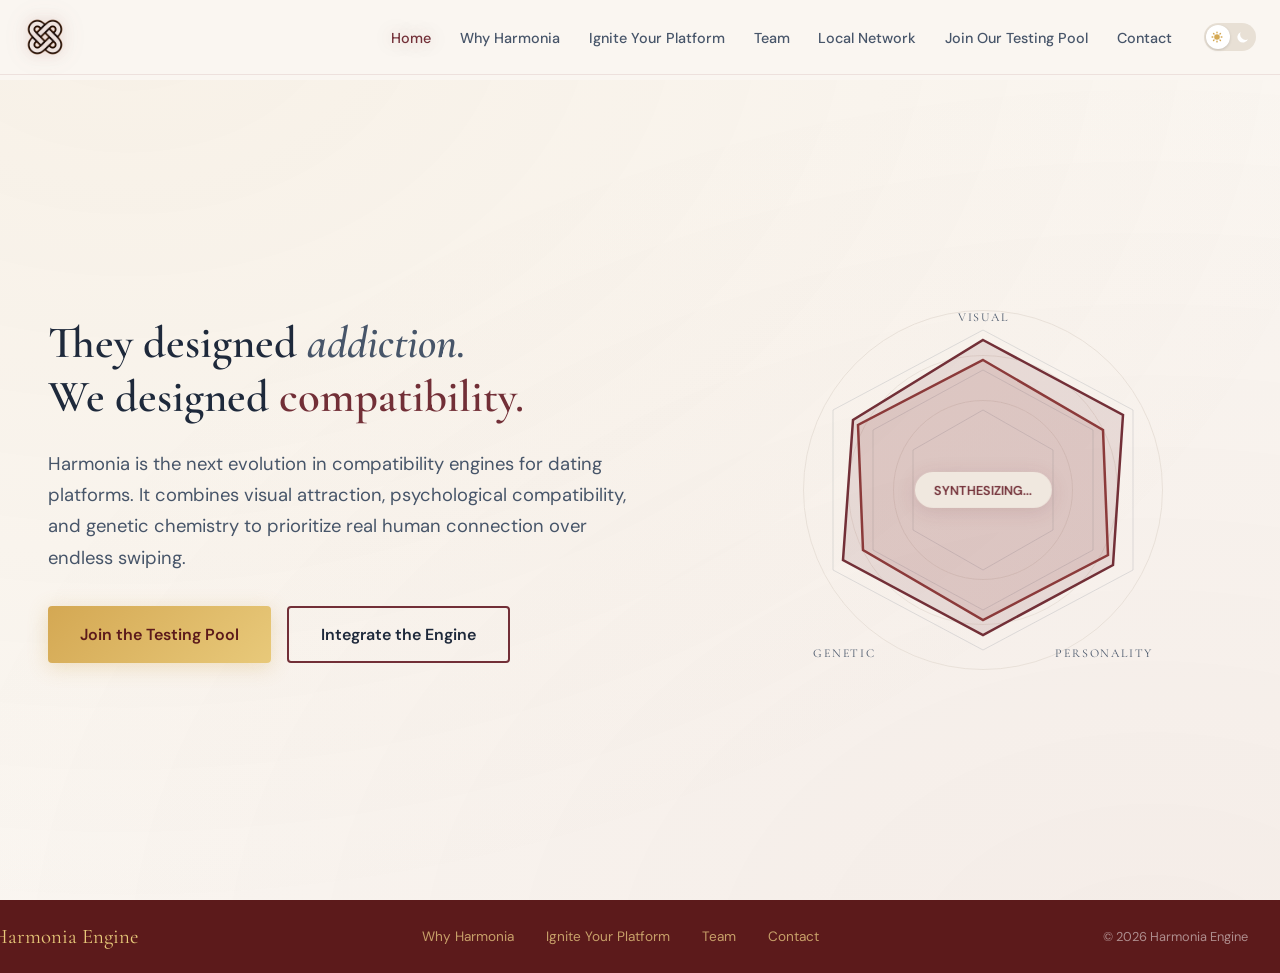
==== commit 4878e7a2: "Fix HTML validity issues across all pages - Remove invalid href attribute from logo <div> (replaced " ====
--- a/index.html
+++ b/index.html
@@ -5,7 +5,14 @@
     <meta name="viewport" content="width=device-width, initial-scale=1.0, shrink-to-fit=no, viewport-fit=cover">
     <title>Harmonia - The Compatibility Engine</title>
     <link href="https://fonts.googleapis.com/css2?family=Cormorant+Garamond:wght@400;500;600;700&family=DM+Sans:wght@400;500;600;700&display=swap" rel="stylesheet">
-    <link rel="stylesheet" href="assets/css/styles.css">
+    <link rel="stylesheet" href="assets/css/variables.css">
+    <link rel="stylesheet" href="assets/css/base.css">
+    <link rel="stylesheet" href="assets/css/nav.css">
+    <link rel="stylesheet" href="assets/css/hero.css">
+    <link rel="stylesheet" href="assets/css/sections.css">
+    <link rel="stylesheet" href="assets/css/components.css">
+    <link rel="stylesheet" href="assets/css/animations.css">
+    <link rel="stylesheet" href="assets/css/responsive.css">
     <style>
         /* Override synthesis-knot-icon color so gradient fills work correctly */
         .synthesis-knot-icon {
@@ -19,20 +26,21 @@
 </head>
 
 <body>
+
     <!-- Navigation -->
     <nav>
-        <div class="logo" onclick="window.location.href='index.html'">
-            <img src="assets/images/harmonia-logo.png" alt="Harmonia Logo" style="height:40px;width:40px;object-fit:contain;">
+        <div class="logo" onclick="window.location.href='index.html'" style="cursor:pointer">
+            <img data-harmonia-logo alt="Harmonia Logo">
             <span class="sr-only">Harmonia</span>
         </div>
         <div class="nav-right">
             <ul class="nav-links">
-                <li><a href="index.html" id="nav-home">Home</a></li>
+                <li><a href="index.html" id="nav-home" class="active">Home</a></li>
                 <li><a href="why-harmonia.html" id="nav-why-harmonia">Why Harmonia</a></li>
                 <li><a href="partnerships.html" id="nav-partnerships">Ignite Your Platform</a></li>
                 <li><a href="team.html" id="nav-team">Team</a></li>
                 <li><a href="local-network.html" id="nav-local-network">Local Network</a></li>
-                <li><a href="p2p.html" id="nav-p2p">Join Our Testing Pool</a></li>
+                <li><a href="p2p-testing.html" id="nav-p2p">Join Our Testing Pool</a></li>
                 <li><a href="contact.html" id="nav-contact">Contact</a></li>
             </ul>
             <button class="hamburger" onclick="toggleMobileNav()" aria-label="Toggle menu">
@@ -54,8 +62,8 @@
     </nav>
 
     <!-- HOME PAGE -->
-    <div>
 
+    <div class="page active" id="page-home">
         <!-- HOME PAGE -->
             <section class="hero">
                 <div class="hero-content">
@@ -64,7 +72,7 @@
                     </h1>
                     <p class="subtitle">Harmonia is the next evolution in compatibility engines for dating platforms. It combines visual attraction, psychological compatibility, and genetic chemistry to prioritize real human connection over endless swiping.</p>
                     <div class="btn-group">
-                        <button class="btn btn-primary" onclick="window.location.href='p2p.html'">Join the Testing Pool</button>
+                        <button class="btn btn-primary" onclick="window.location.href='p2p-testing.html'">Join the Testing Pool</button>
                         <button class="btn btn-secondary" onclick="window.location.href='partnerships.html'">Integrate the Engine</button>
                     </div>
                 </div>
@@ -105,10 +113,83 @@
                 <p class="copyright">© 2026 Harmonia Engine</p>
             </div>
         </footer>
-    
     </div>
 
-    <script src="assets/js/shared.js"></script>
-    <script src="assets/js/app.js"></script>
+    <!-- WHY HARMONIA PAGE -->
+
+    <script src="assets/js/utils.js"></script>
+    <script src="assets/js/nav.js"></script>
+    <script src="assets/js/forms.js"></script>
+    <script src="assets/js/animations.js"></script>
+    <script src="assets/js/charts.js"></script>
+    <script src="assets/js/main.js"></script>
+
+    <!-- Two-tone synthesis knot logo: maroon (top-left strands) + gold (bottom-right strands) -->
+    <script>
+    (function() {
+        // Inline gradient definitions injected as a hidden SVG into the DOM
+        var GRAD_LIGHT = ''
+            + '<linearGradient id="knotGrad" x1="0%" y1="0%" x2="100%" y2="100%">'
+            +   '<stop offset="0%"   stop-color="#722F37"/>'
+            +   '<stop offset="40%"  stop-color="#8B3A3A"/>'
+            +   '<stop offset="60%"  stop-color="#C49040"/>'
+            +   '<stop offset="100%" stop-color="#D4A853"/>'
+            + '</linearGradient>';
+
+        var GRAD_DARK = ''
+            + '<linearGradient id="knotGradDark" x1="0%" y1="0%" x2="100%" y2="100%">'
+            +   '<stop offset="0%"   stop-color="#a04558"/>'
+            +   '<stop offset="40%"  stop-color="#b05060"/>'
+            +   '<stop offset="60%"  stop-color="#d4a040"/>'
+            +   '<stop offset="100%" stop-color="#F0C86E"/>'
+            + '</linearGradient>';
+
+        function ensureDefs() {
+            if (document.getElementById('knotGrad')) return;
+            var ns = 'http://www.w3.org/2000/svg';
+            var svg = document.createElementNS(ns, 'svg');
+            svg.setAttribute('aria-hidden', 'true');
+            svg.style.cssText = 'position:absolute;width:0;height:0;overflow:hidden;pointer-events:none;';
+            svg.innerHTML = '<defs>' + GRAD_LIGHT + GRAD_DARK + '</defs>';
+            document.body.insertBefore(svg, document.body.firstChild);
+        }
+
+        function applyGradient() {
+            ensureDefs();
+            var isDark = document.documentElement.getAttribute('data-theme') === 'dark';
+            var gradId = isDark ? 'knotGradDark' : 'knotGrad';
+            var paths = document.querySelectorAll('.synthesis-knot-icon path');
+            for (var i = 0; i < paths.length; i++) {
+                paths[i].setAttribute('fill', 'url(#' + gradId + ')');
+                paths[i].style.fill = '';
+            }
+        }
+
+        // Run on DOM ready
+        if (document.readyState === 'loading') {
+            document.addEventListener('DOMContentLoaded', applyGradient);
+        } else {
+            applyGradient();
+        }
+
+        // Re-run on theme toggle
+        var themeObs = new MutationObserver(function(muts) {
+            for (var i = 0; i < muts.length; i++) {
+                if (muts[i].attributeName === 'data-theme') { applyGradient(); break; }
+            }
+        });
+        themeObs.observe(document.documentElement, { attributes: true });
+
+        // Re-apply during animation (synthesis card fades logo in over ~3s)
+        var ticks = 0;
+        var iv = setInterval(function() {
+            applyGradient();
+            if (++ticks >= 40) clearInterval(iv);
+        }, 300);
+
+        // Hook into app.js animation triggers if available
+        window._applyKnotGradient = applyGradient;
+    })();
+    </script>
 </body>
 </html>
--- a/assets/css/variables.css
+++ b/assets/css/variables.css
@@ -0,0 +1,52 @@
+/* ==========================================================================
+   variables.css — CSS custom properties for light and dark themes.
+   Contains ONLY :root variables and [data-theme="dark"] overrides.
+   ========================================================================== */
+
+:root {
+    /* Light Mode - Warm Parchment Base */
+    --cream: #FAF6F1;
+    --blush: #F5EDE6;
+    --rose: #EFE5DC;
+    --card-bg: #F0E8DF;
+
+    /* Accent Colors */
+    --gold: #D4A853;
+    --gold-light: rgba(212, 168, 83, 0.15);
+    --gold-champagne: #E8C97A;
+    --gold-rose: #D4A574;
+    --maroon: #722F37;
+    --maroon-deep: #5C1A1B;
+    --maroon-light: rgba(114, 47, 55, 0.12);
+    --wine: #8B3A3A;
+    --wine-light: rgba(139, 58, 58, 0.15);
+
+    /* Mediterranean Blues */
+    --navy: #1E293B;
+    --navy-med: #2C3E50;
+    --slate: #475569;
+    --blue-med: #3B5998;
+
+    /* Dark Mode Surfaces - Wine Black */
+    --dark-bg: #12090A;
+    --dark-surface: #2D1A1C;
+    --dark-border: #3D2426;
+    --gray-light: #E8E0D8;
+}
+
+/* Dark Mode Variables - Wine Black */
+[data-theme="dark"] {
+    --cream: #12090A;
+    --blush: #1A0F10;
+    --rose: #EFE5DC;
+    --card-bg: #2D1A1C;
+    --navy: #F5F0E8;
+    --slate: #C4B8B0;
+    --gray-light: #2D1A1C;
+    --dark-bg: #12090A;
+    --dark-surface: #2D1A1C;
+    --dark-border: #3D2426;
+    --gold: #F0C86E;
+    --gold-champagne: #F5D98A;
+    --gold-light: rgba(240, 200, 110, 0.2);
+}
--- a/assets/css/base.css
+++ b/assets/css/base.css
@@ -0,0 +1,72 @@
+/* ==========================================================================
+   base.css — Reset, html/body/section/container basics.
+   Does NOT include nav, hero, or page section-specific styles.
+   Font imports are handled via index.html <link> tags.
+   ========================================================================== */
+
+* {
+    margin: 0;
+    padding: 0;
+    box-sizing: border-box;
+}
+
+/* Global text and overflow handling */
+p, h1, h2, h3, h4, h5, h6, span, a, li {
+    overflow-wrap: break-word;
+    word-wrap: break-word;
+    -webkit-hyphens: auto;
+    hyphens: auto;
+}
+
+html {
+    overflow-x: hidden;
+    height: 100%;
+    /* iOS Safari 100vh fix */
+    height: -webkit-fill-available;
+}
+
+body {
+    font-family: 'DM Sans', sans-serif;
+    background: var(--cream);
+    color: var(--navy);
+    overflow-x: hidden;
+    transition: background 0.4s ease, color 0.4s ease;
+    min-width: 320px;
+    min-height: 100vh;
+    /* iOS Safari 100vh fix */
+    min-height: -webkit-fill-available;
+    display: -webkit-box;
+    display: -webkit-flex;
+    display: flex;
+    -webkit-flex-direction: column;
+    flex-direction: column;
+    /* Safe area for iPhone notch */
+    padding-left: env(safe-area-inset-left);
+    padding-right: env(safe-area-inset-right);
+}
+
+/* Ensure sections don't overflow */
+section, .page {
+    max-width: 100vw;
+    overflow-x: hidden;
+}
+
+.container {
+    max-width: 1200px;
+    margin: 0 auto;
+    padding: 0 2rem;
+    /* Ensure container doesn't overflow */
+    width: 100%;
+}
+
+.sr-only {
+    position: absolute;
+    width: 1px;
+    height: 1px;
+    padding: 0;
+    margin: -1px;
+    overflow: hidden;
+    clip: rect(0, 0, 0, 0);
+    white-space: nowrap;
+    border: 0;
+}
--- a/assets/css/nav.css
+++ b/assets/css/nav.css
@@ -0,0 +1,299 @@
+/* ==========================================================================
+   nav.css — All navigation styles: nav bar, logo, nav-right, nav-links,
+   hamburger menu, theme toggle, and mobile nav overlay.
+   Includes all nav-specific dark mode overrides.
+   ========================================================================== */
+
+/* Navigation */
+nav {
+    position: fixed;
+    top: 0;
+    left: 0;
+    right: 0;
+    z-index: 1000;
+    background: rgba(250, 246, 241, 0.92);
+    -webkit-backdrop-filter: blur(20px);
+    backdrop-filter: blur(20px);
+    border-bottom: 1px solid rgba(114, 47, 55, 0.1);
+    padding: 1rem 3rem;
+    padding-top: max(1rem, env(safe-area-inset-top));
+    padding-left: max(1.5rem, env(safe-area-inset-left));
+    padding-right: max(1.5rem, env(safe-area-inset-right));
+    display: -webkit-box;
+    display: -webkit-flex;
+    display: flex;
+    -webkit-justify-content: space-between;
+    justify-content: space-between;
+    -webkit-align-items: center;
+    align-items: center;
+    transition: background 0.4s ease;
+    box-sizing: border-box;
+}
+
+[data-theme="dark"] nav {
+    background: rgba(26, 15, 16, 0.92);
+    border-bottom: 1px solid rgba(61, 36, 38, 0.5);
+    box-shadow: 0 4px 20px rgba(240, 200, 110, 0.08);
+}
+
+.logo {
+    display: flex;
+    align-items: center;
+    gap: 0.5rem;
+    cursor: pointer;
+}
+
+.logo img {
+    height: 42px;
+    width: auto;
+    display: block;
+    transition: transform 0.25s ease, filter 0.4s ease;
+    filter: drop-shadow(0 0 6px rgba(160, 90, 90, 0.25))
+            drop-shadow(0 0 12px rgba(140, 75, 75, 0.15));
+}
+
+[data-theme="dark"] .logo img {
+    filter: invert(1) hue-rotate(180deg) brightness(1.1) contrast(0.95)
+            drop-shadow(0 0 6px rgba(240, 200, 110, 0.3))
+            drop-shadow(0 0 12px rgba(245, 217, 138, 0.2));
+}
+
+.nav-right {
+    display: flex;
+    align-items: center;
+    gap: 2rem;
+}
+
+.nav-links {
+    display: flex;
+    gap: 1.8rem;
+    list-style: none;
+}
+
+.nav-links a {
+    text-decoration: none;
+    color: var(--slate);
+    font-size: 0.9rem;
+    font-weight: 500;
+    transition: color 0.3s ease, text-shadow 0.3s ease;
+    cursor: pointer;
+    white-space: nowrap;
+}
+
+.nav-links a:hover, .nav-links a.active {
+    color: var(--maroon);
+    text-shadow: 0 0 20px rgba(114, 47, 55, 0.3);
+}
+
+[data-theme="dark"] .nav-links a:hover,
+[data-theme="dark"] .nav-links a.active {
+    color: var(--gold);
+    text-shadow: 0 0 20px rgba(240, 200, 110, 0.4);
+}
+
+/* Hamburger Menu */
+.hamburger {
+    display: none;
+    flex-direction: column;
+    justify-content: space-around;
+    width: 28px;
+    height: 22px;
+    background: transparent;
+    border: none;
+    cursor: pointer;
+    padding: 0;
+    z-index: 1005;
+    -webkit-tap-highlight-color: transparent;
+    position: relative;
+}
+
+.hamburger span {
+    display: block;
+    width: 100%;
+    height: 2px;
+    background: var(--maroon);
+    border-radius: 2px;
+    transition: all 0.3s ease;
+    transform-origin: center;
+}
+
+[data-theme="dark"] .hamburger span {
+    background: var(--gold);
+}
+
+.hamburger.active span:nth-child(1) {
+    transform: rotate(45deg) translate(5px, 6px);
+}
+
+.hamburger.active span:nth-child(2) {
+    opacity: 0;
+    transform: scaleX(0);
+}
+
+.hamburger.active span:nth-child(3) {
+    transform: rotate(-45deg) translate(5px, -6px);
+}
+
+/* Mobile Navigation Overlay - Full Screen Modern Design */
+.nav-links.mobile-open {
+    display: -webkit-box !important;
+    display: -webkit-flex !important;
+    display: flex !important;
+    position: fixed;
+    top: 0;
+    left: 0;
+    right: 0;
+    bottom: 0;
+    width: 100vw;
+    height: 100vh;
+    height: 100dvh;
+    background: var(--cream);
+    -webkit-flex-direction: column;
+    flex-direction: column;
+    -webkit-justify-content: center;
+    justify-content: center;
+    -webkit-align-items: center;
+    align-items: center;
+    gap: 0;
+    z-index: 1004;
+    padding: 0;
+    overflow: hidden;
+    /* Hide scrollbar on all browsers */
+    -ms-overflow-style: none;
+    scrollbar-width: none;
+}
+
+.nav-links.mobile-open::-webkit-scrollbar {
+    display: none;
+}
+
+[data-theme="dark"] .nav-links.mobile-open {
+    background: var(--dark-bg);
+}
+
+.nav-links.mobile-open li {
+    border: none;
+    width: auto;
+    text-align: center;
+    opacity: 0;
+    animation: fadeInUp 0.5s ease forwards;
+}
+
+.nav-links.mobile-open li:nth-child(1) { animation-delay: 0.05s; }
+.nav-links.mobile-open li:nth-child(2) { animation-delay: 0.1s; }
+.nav-links.mobile-open li:nth-child(3) { animation-delay: 0.15s; }
+.nav-links.mobile-open li:nth-child(4) { animation-delay: 0.2s; }
+.nav-links.mobile-open li:nth-child(5) { animation-delay: 0.25s; }
+.nav-links.mobile-open li:nth-child(6) { animation-delay: 0.3s; }
+.nav-links.mobile-open li:nth-child(7) { animation-delay: 0.35s; }
+
+@keyframes fadeInUp {
+    from {
+        opacity: 0;
+        transform: translateY(30px);
+    }
+    to {
+        opacity: 1;
+        transform: translateY(0);
+    }
+}
+
+[data-theme="dark"] .nav-links.mobile-open li {
+    border: none;
+}
+
+.nav-links.mobile-open a {
+    font-size: 1.6rem;
+    font-family: 'Cormorant Garamond', serif;
+    font-weight: 500;
+    display: block;
+    padding: 0.9rem 3rem;
+    width: 100%;
+    text-align: center;
+    transition: all 0.3s ease;
+    color: var(--slate);
+    letter-spacing: 0.02em;
+}
+
+.nav-links.mobile-open a:hover,
+.nav-links.mobile-open a:active {
+    color: var(--maroon);
+    transform: scale(1.05);
+}
+
+[data-theme="dark"] .nav-links.mobile-open a:hover,
+[data-theme="dark"] .nav-links.mobile-open a:active {
+    color: var(--gold);
+}
+
+.nav-links.mobile-open a.active {
+    color: var(--maroon);
+    font-weight: 600;
+}
+
+[data-theme="dark"] .nav-links.mobile-open a.active {
+    color: var(--gold);
+}
+
+/* Theme Toggle */
+.theme-toggle {
+    position: relative;
+    width: 52px;
+    height: 28px;
+    background: #e8e0d5;
+    border-radius: 14px;
+    cursor: pointer;
+    transition: background 0.3s ease;
+    border: none;
+    padding: 0;
+    box-shadow: none;
+    outline: none;
+    -webkit-appearance: none;
+    appearance: none;
+}
+
+[data-theme="dark"] .theme-toggle {
+    background: var(--gold);
+}
+
+.theme-toggle::before {
+    content: '';
+    position: absolute;
+    top: 2px;
+    left: 2px;
+    width: 24px;
+    height: 24px;
+    background: white;
+    border-radius: 50%;
+    transition: transform 0.3s ease;
+    box-shadow: 0 1px 3px rgba(0,0,0,0.15);
+}
+
+[data-theme="dark"] .theme-toggle::before {
+    transform: translateX(24px);
+}
+
+.theme-toggle-icons {
+    position: absolute;
+    top: 0;
+    left: 0;
+    right: 0;
+    bottom: 0;
+    display: flex;
+    justify-content: space-between;
+    align-items: center;
+    padding: 0 6px;
+    pointer-events: none;
+}
+
+.theme-toggle-icons svg {
+    width: 14px;
+    height: 14px;
+}
+
+.sun-icon { color: var(--gold); }
+.moon-icon { color: white; }
+
+/* Dark mode toggle icons - colors to match dark theme */
+[data-theme="dark"] .sun-icon { color: white; }
+[data-theme="dark"] .moon-icon { color: #722F37; }
--- a/assets/css/hero.css
+++ b/assets/css/hero.css
@@ -0,0 +1,202 @@
+/* ==========================================================================
+   hero.css — Hero section styles: .hero, .hero-content, .tagline, .subtitle,
+   .btn-group, and all radar chart related CSS (.radar-wrapper, .radar-container,
+   .radar-svg, .radar-label, .radar-status, .radar-bg-circle, radar shapes/grid).
+   ========================================================================== */
+
+/* Hero Section - FIXED: Wider text column */
+.hero {
+    min-height: calc(100vh - 80px);
+    /* iOS Safari 100vh fix */
+    min-height: calc(-webkit-fill-available - 80px);
+    margin-top: 80px; /* Account for fixed navbar */
+    display: -ms-grid;
+    display: grid;
+    grid-template-columns: 1.4fr 1fr; /* Wider text column */
+    gap: 3rem;
+    -webkit-align-items: center;
+    align-items: center;
+    padding: 3rem 4rem;
+    position: relative;
+    overflow: hidden;
+    box-sizing: border-box;
+}
+
+.hero::before {
+    content: '';
+    position: absolute;
+    top: -50%;
+    left: -50%;
+    width: 200%;
+    height: 200%;
+    background: radial-gradient(ellipse at 30% 20%, rgba(212, 168, 83, 0.06) 0%, transparent 50%),
+                radial-gradient(ellipse at 70% 80%, rgba(139, 58, 58, 0.05) 0%, transparent 50%);
+    animation: float 20s ease-in-out infinite;
+    z-index: 0;
+}
+
+/* FIXED: Lighter background gradient in dark mode */
+[data-theme="dark"] .hero::before {
+    background: radial-gradient(ellipse at 30% 20%, rgba(240, 200, 110, 0.18) 0%, transparent 50%),
+                radial-gradient(ellipse at 70% 80%, rgba(139, 58, 58, 0.12) 0%, transparent 50%);
+}
+
+@keyframes float {
+    0%, 100% { transform: translate(0, 0) rotate(0deg); }
+    50% { transform: translate(-20px, -20px) rotate(2deg); }
+}
+
+.hero-content {
+    position: relative;
+    z-index: 1;
+}
+
+.tagline {
+    font-family: 'Cormorant Garamond', serif;
+    font-size: clamp(2rem, 4vw, 3.8rem);
+    font-weight: 600;
+    line-height: 1.2;
+    margin-bottom: 1.5rem;
+    color: var(--navy);
+}
+
+/* FIXED: Simultaneous animation - no delays */
+.tagline .addiction {
+    color: var(--slate);
+    font-style: italic;
+    opacity: 0;
+    animation: fadeInWord 0.6s ease forwards;
+}
+
+.tagline .compatibility {
+    color: var(--maroon);
+    opacity: 0;
+    animation: fadeInWord 0.6s ease forwards; /* Same timing, no delay */
+}
+
+[data-theme="dark"] .tagline .compatibility {
+    color: var(--gold);
+}
+
+@keyframes fadeInWord {
+    from { opacity: 0; transform: translateY(8px); }
+    to { opacity: 1; transform: translateY(0); }
+}
+
+/* FIXED: New subtitle text, wider max-width */
+.subtitle {
+    font-size: 1.15rem;
+    color: var(--slate);
+    max-width: 600px; /* Wider to use horizontal space */
+    line-height: 1.7;
+    margin-bottom: 2rem;
+}
+
+/* Radar Chart Container */
+.radar-wrapper {
+    position: relative;
+    z-index: 1;
+    display: flex;
+    justify-content: center;
+    align-items: center;
+    height: 420px;
+}
+
+.radar-bg-circle {
+    position: absolute;
+    border: 1px solid var(--gray-light);
+    border-radius: 50%;
+}
+
+[data-theme="dark"] .radar-bg-circle {
+    border-color: rgba(240, 200, 110, 0.15);
+}
+
+.radar-bg-circle.large { width: 360px; height: 360px; }
+.radar-bg-circle.medium { width: 270px; height: 270px; }
+.radar-bg-circle.small { width: 180px; height: 180px; }
+
+.radar-container {
+    position: relative;
+    width: 400px;
+    height: 400px;
+}
+
+.radar-svg {
+    width: 100%;
+    height: 100%;
+}
+
+.radar-grid {
+    stroke: var(--slate);
+    stroke-width: 1;
+    fill: none;
+    opacity: 0.15;
+}
+
+.radar-shape-a {
+    fill: rgba(114, 47, 55, 0.12);
+    stroke: var(--maroon);
+    stroke-width: 2.5;
+    transition: all 1.2s ease-in-out;
+}
+
+.radar-shape-b {
+    fill: rgba(139, 58, 58, 0.12);
+    stroke: var(--wine);
+    stroke-width: 2.5;
+    transition: all 1.2s ease-in-out;
+}
+
+[data-theme="dark"] .radar-shape-a {
+    fill: rgba(240, 200, 110, 0.15);
+    stroke: var(--gold);
+}
+
+[data-theme="dark"] .radar-shape-b {
+    fill: rgba(245, 217, 138, 0.12);
+    stroke: var(--gold-champagne);
+}
+
+.radar-label {
+    position: absolute;
+    font-family: 'Cormorant Garamond', serif;
+    font-size: 0.75rem;
+    letter-spacing: 0.15em;
+    text-transform: uppercase;
+    color: var(--slate);
+}
+
+.radar-label.top { top: 20px; left: 50%; transform: translateX(-50%); }
+.radar-label.bottom-left { bottom: 30px; left: 30px; }
+.radar-label.bottom-right { bottom: 30px; right: 30px; }
+
+.radar-status {
+    position: absolute;
+    top: 50%;
+    left: 50%;
+    transform: translate(-50%, -50%);
+    background: var(--card-bg);
+    backdrop-filter: blur(10px);
+    padding: 0.6rem 1.2rem;
+    border-radius: 100px;
+    font-family: 'DM Sans', sans-serif;
+    font-size: 0.8rem;
+    font-weight: 600;
+    color: var(--maroon);
+    box-shadow: 0 4px 20px rgba(114, 47, 55, 0.15);
+    transition: opacity 0.5s ease;
+}
+
+[data-theme="dark"] .radar-status {
+    background: var(--dark-surface);
+    color: var(--gold);
+    box-shadow: 0 4px 20px rgba(240, 200, 110, 0.2);
+}
+
+/* Home page hero needs to fill available space */
+#page-home .hero {
+    -webkit-box-flex: 1;
+    -webkit-flex: 1 1 auto;
+    flex: 1 1 auto;
+}
--- a/assets/css/sections.css
+++ b/assets/css/sections.css
@@ -0,0 +1,1366 @@
+/* ==========================================================================
+   sections.css — All page section styles: .page system, #why-harmonia,
+   .stats-grid, .stat-card, .philosophy-block, .science-slider-wrapper,
+   .partnerships-section, .team-section, .contact-section, .engine-container,
+   .p2p-section, footer styles, and all page-specific content.
+   ========================================================================== */
+
+/* ==================== PAGE SYSTEM ==================== */
+.page {
+    display: none;
+}
+
+.page.active {
+    display: -webkit-box;
+    display: -webkit-flex;
+    display: flex;
+    -webkit-flex-direction: column;
+    flex-direction: column;
+    min-height: 100vh;
+    min-height: -webkit-fill-available;
+    -webkit-box-flex: 1;
+    -webkit-flex: 1 1 auto;
+    flex: 1 1 auto;
+    animation: pageFadeIn 0.5s ease forwards;
+}
+
+@keyframes pageFadeIn {
+    from {
+        opacity: 0;
+        transform: translateY(15px);
+    }
+    to {
+        opacity: 1;
+        transform: translateY(0);
+    }
+}
+
+/* --- WHY HARMONIA: THEME-AWARE STYLES --- */
+
+#why-harmonia {
+    padding-top: 4rem;
+    padding-bottom: 6rem;
+    margin-top: 80px;
+    overflow-x: hidden;
+    flex: 1;
+    display: flex;
+    flex-direction: column;
+    background: linear-gradient(to bottom,
+        var(--cream) 0%,
+        var(--maroon-light) 40%,
+        var(--cream) 100%);
+    transition: background 0.5s ease;
+}
+
+#why-harmonia > .container {
+    flex: 1;
+    display: flex;
+    flex-direction: column;
+}
+
+[data-theme="dark"] #why-harmonia {
+    background: linear-gradient(to bottom,
+        #12090A 0%,
+        rgba(240, 200, 110, 0.08) 40%,
+        #12090A 100%);
+}
+
+.why-header-group {
+    margin-bottom: 3rem;
+    text-align: center;
+    display: flex;
+    flex-direction: column;
+    align-items: center;
+}
+
+.section-title {
+    font-family: 'Cormorant Garamond', serif;
+    font-size: clamp(2rem, 4vw, 3rem);
+    font-weight: 600;
+    color: var(--navy);
+    margin-bottom: 1rem;
+    text-align: center;
+    width: 100%;
+}
+
+.philosophy-block {
+    max-width: 650px;
+    margin-top: 2.5rem;
+    margin-left: auto;
+    margin-right: auto;
+    text-align: center;
+    width: 100%;
+}
+
+.philosophy-block .lead-text {
+    font-size: 1.25rem;
+    line-height: 1.6;
+    font-weight: 400;
+    color: var(--maroon-deep);
+}
+
+[data-theme="dark"] .philosophy-block .lead-text {
+    color: var(--rose);
+}
+
+/* Stats Grid */
+.stats-grid {
+    display: grid;
+    grid-template-columns: repeat(3, 1fr);
+    gap: 1.5rem;
+    margin-top: 2rem;
+    padding-bottom: 1rem;
+    border-bottom: 1px solid rgba(212, 168, 83, 0.2);
+    width: 100%;
+    max-width: 900px;
+}
+
+.stat-card {
+    padding: 1rem 0;
+    text-align: center;
+}
+
+.stat-number {
+    font-family: 'Cormorant Garamond', serif;
+    font-size: 3.5rem;
+    color: var(--maroon);
+    line-height: 1;
+    margin-bottom: 0.5rem;
+}
+
+[data-theme="dark"] .stat-number {
+    color: var(--gold);
+}
+
+.stat-label {
+    font-family: 'DM Sans', sans-serif;
+    font-size: 0.9rem;
+    line-height: 1.4;
+    text-transform: uppercase;
+    letter-spacing: 0.05em;
+    color: rgba(114, 47, 55, 0.7);
+}
+
+[data-theme="dark"] .stat-label {
+    color: rgba(239, 229, 220, 0.6);
+}
+
+.stat-citation {
+    display: block;
+    margin-top: 0.5rem;
+    font-size: 0.65rem;
+    opacity: 0.6;
+    text-decoration: none;
+    color: inherit;
+    transition: color 0.3s;
+    cursor: pointer;
+}
+
+.stat-citation:hover {
+    color: var(--gold);
+    text-decoration: underline;
+    opacity: 1;
+}
+
+/* Science Slider - Clone Robotics Style */
+.science-slider-wrapper {
+    position: relative;
+    width: 100%;
+    max-width: 100vw;
+    left: 0;
+    right: 0;
+    margin-left: calc(-50vw + 50%);
+    margin-right: calc(-50vw + 50%);
+    padding: 2rem 0 3rem;
+    overflow-x: hidden;
+}
+
+.science-slider-container {
+    width: 100%;
+    overflow-x: auto;
+    -webkit-overflow-scrolling: touch;
+    padding-bottom: 1rem;
+    scroll-snap-type: x mandatory;
+    -webkit-scroll-snap-type: x mandatory;
+    scroll-behavior: smooth;
+    scrollbar-width: none;
+    -ms-overflow-style: none;
+    cursor: grab;
+}
+
+.science-slider-container::-webkit-scrollbar { display: none; }
+.science-slider-container:active { cursor: grabbing; }
+
+.slider-track {
+    display: flex;
+    gap: 1.5rem;
+    width: max-content;
+    padding: 0 calc((100vw - min(900px, 85vw)) / 2);
+}
+
+/* Note Box */
+.note-box {
+    margin-top: 4rem;
+    margin-left: auto;
+    margin-right: auto;
+    padding: 2rem;
+    border-left: 2px solid var(--gold);
+    background: linear-gradient(90deg, rgba(212, 168, 83, 0.08), transparent);
+    max-width: 800px;
+}
+
+.note-box h4 {
+    font-family: 'DM Sans', sans-serif;
+    text-transform: uppercase;
+    letter-spacing: 0.1em;
+    color: var(--gold);
+    font-size: 0.9rem;
+    margin-bottom: 1rem;
+}
+
+.note-box p {
+    line-height: 1.6;
+    font-size: 1rem;
+    color: var(--maroon-deep);
+}
+
+[data-theme="dark"] .note-box p {
+    color: rgba(239, 229, 220, 0.8);
+}
+
+/* --- PARTNERSHIPS SECTION --- */
+.partnerships-section {
+    margin-top: 80px;
+    padding: 3rem 4rem;
+    flex: 1;
+    display: flex;
+    flex-direction: column;
+    justify-content: center;
+    background: linear-gradient(to bottom,
+        var(--cream) 0%,
+        var(--maroon-light) 50%,
+        var(--cream) 100%);
+    transition: background 0.5s ease;
+}
+
+[data-theme="dark"] .partnerships-section {
+    background: linear-gradient(to bottom,
+        #12090A 0%,
+        rgba(240, 200, 110, 0.06) 50%,
+        #12090A 100%);
+}
+
+.partnerships-layout {
+    display: grid;
+    grid-template-columns: 1.2fr 1fr;
+    grid-template-rows: 1fr auto;
+    gap: 4rem;
+    max-width: 1400px;
+    margin: 0 auto;
+    width: 100%;
+    align-items: center;
+}
+
+/* --- Left Column: Content --- */
+.partnerships-content {
+    display: flex;
+    flex-direction: column;
+}
+
+.regal-title {
+    font-family: 'Cormorant Garamond', serif;
+    font-size: clamp(2.5rem, 4vw, 3.5rem);
+    color: var(--navy);
+    margin-bottom: 1rem;
+    line-height: 1.1;
+}
+
+.regal-title {
+    color: var(--maroon);
+}
+
+[data-theme="dark"] .regal-title {
+    color: var(--gold);
+}
+
+.regal-intro {
+    font-size: 1.1rem;
+    color: var(--slate);
+    max-width: 90%;
+    margin-bottom: 2.5rem;
+    line-height: 1.7;
+}
+
+.stat-link {
+    color: var(--maroon);
+    text-decoration: underline;
+    text-decoration-style: solid;
+    text-underline-offset: 2px;
+    transition: color 0.3s ease;
+}
+
+.stat-link:hover {
+    color: var(--gold);
+}
+
+[data-theme="dark"] .stat-link {
+    color: var(--gold);
+}
+
+[data-theme="dark"] .stat-link:hover {
+    color: var(--rose);
+}
+
+/* --- Horizontal Benefits --- */
+.regal-benefits {
+    display: grid;
+    grid-template-columns: repeat(3, 1fr);
+    gap: 2rem;
+}
+
+.benefit-col h4 {
+    font-family: 'Cormorant Garamond', serif;
+    color: var(--maroon);
+    font-size: 1rem;
+    text-transform: uppercase;
+    letter-spacing: 0.05em;
+    margin-bottom: 0.5rem;
+    border-bottom: 1px solid var(--gold-light);
+    padding-bottom: 0.5rem;
+    display: inline-block;
+}
+
+[data-theme="dark"] .benefit-col h4 {
+    color: var(--gold);
+}
+
+.benefit-col p {
+    font-size: 0.85rem;
+    color: var(--slate);
+    line-height: 1.5;
+}
+
+/* --- Dynamic Partnerships Content --- */
+.content-wrapper {
+    opacity: 1;
+    transition: opacity 0.3s ease;
+}
+
+.content-wrapper.fading {
+    opacity: 0;
+}
+
+/* Feature Boxes - Card Style */
+.feature-boxes {
+    display: grid;
+    grid-template-columns: repeat(3, 1fr);
+    gap: 1.5rem;
+}
+
+.feature-box {
+    cursor: pointer;
+    padding: 1.5rem 1rem;
+    background: rgba(114, 47, 55, 0.04);
+    border: 1px solid rgba(212, 168, 83, 0.25);
+    border-radius: 8px;
+    transition: all 0.4s cubic-bezier(0.2, 0.8, 0.2, 1);
+    position: relative;
+}
+
+[data-theme="dark"] .feature-box {
+    background: rgba(255, 255, 255, 0.03);
+    border: 1px solid rgba(212, 168, 83, 0.15);
+}
+
+.feature-box:hover {
+    border-color: var(--gold);
+    box-shadow: 0 15px 50px rgba(212, 168, 83, 0.12);
+    transform: translateY(-4px);
+}
+
+.feature-box:hover .box-title {
+    color: var(--maroon);
+}
+
+[data-theme="dark"] .feature-box:hover .box-title {
+    color: var(--gold);
+}
+
+/* Abstract Icons for Feature Boxes */
+.feature-box .card-visual {
+    height: 60px;
+    width: 60px;
+    margin-bottom: 1rem;
+}
+
+.feature-box .abstract-icon {
+    width: 100%;
+    height: 100%;
+    filter: drop-shadow(0 0 8px rgba(212, 168, 83, 0.25));
+}
+
+.box-title {
+    font-family: 'Cormorant Garamond', serif;
+    font-size: 1rem;
+    text-transform: uppercase;
+    letter-spacing: 0.08em;
+    color: var(--navy);
+    margin-bottom: 0.5rem;
+    font-weight: 600;
+    transition: color 0.3s ease;
+}
+
+.box-desc {
+    font-size: 0.85rem;
+    color: var(--slate);
+    line-height: 1.5;
+}
+
+/* Gold glow on Interest dropdown when tier selected */
+.regal-form select#partnershipInterest.tier-selected {
+    border-bottom-color: var(--gold);
+    box-shadow: 0 2px 8px rgba(212, 168, 83, 0.25);
+}
+
+/* Tier Tabs - Hidden on desktop by default */
+.partnerships-tier-tabs {
+    display: none;
+    flex-wrap: nowrap;
+    justify-content: flex-start;
+    gap: 8px;
+    margin-bottom: 1.5rem;
+    padding: 0 1rem;
+    overflow-x: auto;
+    -webkit-overflow-scrolling: touch;
+}
+
+.partnerships-tier-tabs::-webkit-scrollbar {
+    display: none;
+}
+
+.partnerships-tier-tabs {
+    -ms-overflow-style: none;
+    scrollbar-width: none;
+}
+
+.partnerships-tier-tabs .tier-tab {
+    padding: 10px 16px;
+    background: rgba(114, 47, 55, 0.06);
+    border: 1px solid rgba(212, 168, 83, 0.25);
+    border-radius: 20px;
+    color: var(--slate);
+    font-family: 'Inter', sans-serif;
+    font-size: 13px;
+    font-weight: 500;
+    cursor: pointer;
+    transition: all 0.3s ease;
+    white-space: nowrap;
+}
+
+[data-theme="dark"] .partnerships-tier-tabs .tier-tab {
+    background: rgba(255, 255, 255, 0.05);
+    border-color: rgba(212, 168, 83, 0.2);
+    color: rgba(245, 240, 230, 0.7);
+}
+
+.partnerships-tier-tabs .tier-tab:hover {
+    background: rgba(212, 168, 83, 0.1);
+    border-color: rgba(212, 168, 83, 0.4);
+    color: var(--navy);
+}
+
+[data-theme="dark"] .partnerships-tier-tabs .tier-tab:hover {
+    background: rgba(212, 168, 83, 0.15);
+    color: var(--cream);
+}
+
+.partnerships-tier-tabs .tier-tab.active {
+    background: rgba(212, 168, 83, 0.15);
+    border-color: var(--gold);
+    color: var(--maroon);
+}
+
+[data-theme="dark"] .partnerships-tier-tabs .tier-tab.active {
+    background: rgba(212, 168, 83, 0.2);
+    color: var(--gold);
+}
+
+/* Mobile tap hint for feature boxes - hidden by default */
+.feature-box .tap-hint {
+    display: none;
+    font-size: 11px;
+    color: var(--slate);
+    opacity: 0.6;
+    margin-top: 4px;
+}
+
+[data-theme="dark"] .feature-box .tap-hint {
+    color: rgba(245, 240, 230, 0.5);
+}
+
+/* Tablet bullets for feature boxes - hidden by default */
+.feature-box .box-bullets {
+    display: none;
+}
+
+.feature-box .box-bullets ul {
+    list-style: none;
+    margin: 0;
+    padding: 0;
+    margin-top: 12px;
+}
+
+.feature-box .box-bullets ul li {
+    font-size: 13px;
+    color: var(--slate);
+    line-height: 1.6;
+    padding-left: 18px;
+    position: relative;
+    margin-bottom: 6px;
+}
+
+[data-theme="dark"] .feature-box .box-bullets ul li {
+    color: rgba(245, 240, 230, 0.7);
+}
+
+.feature-box .box-bullets ul li::before {
+    content: "•";
+    color: var(--gold);
+    position: absolute;
+    left: 0;
+    top: 0;
+}
+
+/* --- Footer Row: Trusted By --- */
+.partnerships-footer {
+    grid-column: 1 / -1;
+    text-align: center;
+    padding-top: 3rem;
+    margin-top: 1rem;
+}
+
+.trusted-divider {
+    display: flex;
+    align-items: center;
+    justify-content: center;
+    margin-bottom: 1.25rem;
+}
+
+.trusted-divider::before,
+.trusted-divider::after {
+    content: '';
+    height: 1px;
+    width: 60px;
+    background: var(--gold);
+    opacity: 0.4;
+    margin: 0 1.25rem;
+}
+
+.trusted-divider span {
+    font-family: 'Cormorant Garamond', serif;
+    text-transform: uppercase;
+    letter-spacing: 0.2em;
+    font-size: 0.7rem;
+    color: var(--slate);
+}
+
+.trusted-logos {
+    opacity: 0.8;
+    font-size: 1.1rem;
+    display: flex;
+    justify-content: center;
+    gap: 2rem;
+    align-items: center;
+    flex-wrap: wrap;
+}
+
+.trusted-name {
+    color: var(--navy);
+    font-weight: 600;
+}
+
+.trusted-name.serif {
+    font-family: 'Cormorant Garamond', serif;
+    font-style: italic;
+    font-size: 1.3rem;
+}
+
+.trusted-separator {
+    color: var(--gold);
+}
+
+[data-theme="dark"] .trusted-name {
+    color: var(--rose);
+}
+
+/* Team Section */
+.team-section {
+    margin-top: 80px;
+    padding: 2rem 4rem 2rem;
+    flex: 1;
+    display: flex;
+    flex-direction: column;
+    background: linear-gradient(to bottom,
+        var(--cream) 0%,
+        var(--maroon-light) 50%,
+        var(--cream) 100%);
+    transition: background 0.5s ease;
+}
+
+[data-theme="dark"] .team-section {
+    background: linear-gradient(to bottom,
+        #12090A 0%,
+        rgba(240, 200, 110, 0.06) 50%,
+        #12090A 100%);
+}
+
+.team-header {
+    text-align: center;
+    margin-bottom: 2rem;
+}
+
+.team-header h2 {
+    font-family: 'Cormorant Garamond', serif;
+    font-size: clamp(2rem, 3.5vw, 2.8rem);
+    color: var(--maroon);
+    margin-bottom: 0.5rem;
+}
+
+[data-theme="dark"] .team-header h2 {
+    color: var(--gold);
+}
+
+.team-header p {
+    font-size: 1rem;
+    color: var(--slate);
+    max-width: 500px;
+    margin: 0 auto;
+}
+
+/* Slider Wrapper - becomes grid container on desktop */
+.team-slider-wrapper {
+    position: relative;
+    max-width: 1200px;
+    margin: 0 auto;
+    width: 100%;
+}
+
+/* Team Cards */
+.team-card {
+    background: var(--card-bg);
+    border: 1px solid var(--gold-light);
+    padding: 1.5rem;
+    text-align: center;
+    border-radius: 4px;
+    transition: transform 0.3s ease, box-shadow 0.3s ease;
+    overflow: hidden;
+}
+
+[data-theme="dark"] .team-card {
+    background: rgba(45, 26, 28, 0.6);
+    border-color: rgba(212, 168, 83, 0.15);
+}
+
+.team-card:hover {
+    transform: translateY(-5px);
+    box-shadow: 0 10px 30px rgba(114, 47, 55, 0.1);
+}
+
+[data-theme="dark"] .team-card:hover {
+    box-shadow: 0 10px 30px rgba(240, 200, 110, 0.1);
+}
+
+/* Animated Radar Avatars */
+.team-avatar-radar {
+    width: 70px;
+    height: 70px;
+    margin: 0 auto 1rem auto;
+    display: block;
+    overflow: visible;
+}
+
+/* Cultural Symbol Animations - Rotating wheel + pulsing core */
+.symbol-rotate {
+    transform-origin: center;
+    animation: symbolRotate 20s infinite linear;
+}
+
+.symbol-core {
+    transform-origin: center;
+    animation: symbolPulse 4s infinite ease-in-out;
+}
+
+@keyframes symbolRotate {
+    from { transform: rotate(0deg); }
+    to { transform: rotate(360deg); }
+}
+
+@keyframes symbolPulse {
+    0%, 100% { transform: scale(1); opacity: 0.6; }
+    50% { transform: scale(1.08); opacity: 0.85; }
+}
+
+.team-card:hover .symbol-rotate {
+    animation-duration: 8s;
+}
+
+.team-card:hover .symbol-core {
+    animation-duration: 2s;
+}
+
+.radar-shape {
+    transform-origin: center;
+    animation: radarPulse 4s infinite ease-in-out;
+}
+
+.radar-core {
+    transform-origin: center;
+    animation: radarPulse 4s infinite ease-in-out 0.5s;
+}
+
+@keyframes radarPulse {
+    0% { transform: scale(1); opacity: 0.6; }
+    50% { transform: scale(1.05); opacity: 0.8; }
+    100% { transform: scale(1); opacity: 0.6; }
+}
+
+.team-card:hover .radar-shape,
+.team-card:hover .radar-core {
+    animation-duration: 2s;
+}
+
+[data-theme="dark"] .radar-shape {
+    stroke: var(--gold);
+    fill: rgba(240, 200, 110, 0.05);
+}
+
+[data-theme="dark"] .radar-core {
+    stroke: var(--gold-champagne);
+    fill: rgba(240, 200, 110, 0.15);
+}
+
+.team-card h3 {
+    font-family: 'Cormorant Garamond', serif;
+    font-size: 1.4rem;
+    color: var(--maroon-deep);
+    margin: 0;
+}
+
+[data-theme="dark"] .team-card h3 {
+    color: var(--gold);
+}
+
+.team-card .role {
+    display: block;
+    font-family: 'DM Sans', sans-serif;
+    font-size: 0.7rem;
+    text-transform: uppercase;
+    letter-spacing: 0.1em;
+    color: var(--gold);
+    margin: 0.3rem 0 0.8rem 0;
+}
+
+[data-theme="dark"] .team-card .role {
+    color: var(--gold-champagne);
+}
+
+.team-card .bio {
+    font-family: 'DM Sans', sans-serif;
+    font-size: 0.8rem;
+    line-height: 1.5;
+    color: var(--slate);
+    text-align: left;
+    overflow-wrap: break-word;
+    word-wrap: break-word;
+    hyphens: auto;
+    -webkit-hyphens: auto;
+}
+
+/* Slider Controls */
+.slider-arrow {
+    background: var(--card-bg);
+    border: 1px solid var(--gold);
+    color: var(--maroon-deep);
+    width: 36px;
+    height: 36px;
+    border-radius: 50%;
+    cursor: pointer;
+    display: flex;
+    align-items: center;
+    justify-content: center;
+    transition: all 0.2s ease;
+    z-index: 2;
+    flex-shrink: 0;
+}
+
+[data-theme="dark"] .slider-arrow {
+    background: rgba(45, 26, 28, 0.8);
+    border-color: var(--gold);
+    color: var(--gold);
+}
+
+.slider-arrow:hover {
+    background: var(--maroon-deep);
+    color: var(--cream);
+}
+
+[data-theme="dark"] .slider-arrow:hover {
+    background: var(--gold);
+    color: var(--cream);
+}
+
+.slider-arrow.prev { margin-right: 1rem; }
+.slider-arrow.next { margin-left: 1rem; }
+
+/* Pagination Dots */
+.slider-dots {
+    display: flex;
+    justify-content: center;
+    gap: 8px;
+    margin: 1.5rem 0;
+    padding: 0.5rem 0;
+    position: relative;
+    z-index: 10;
+}
+
+.dot {
+    width: 8px;
+    height: 8px;
+    background: var(--gold-light);
+    border-radius: 50%;
+    cursor: pointer;
+    transition: all 0.3s ease;
+    flex-shrink: 0;
+}
+
+.dot.active {
+    background: var(--maroon-deep);
+    width: 24px;
+    border-radius: 4px;
+}
+
+[data-theme="dark"] .dot {
+    background: rgba(212, 168, 83, 0.4);
+}
+
+[data-theme="dark"] .dot.active {
+    background: var(--gold);
+}
+
+/* Founding Story - Option B: Gold-Tinted Glass for Dark Mode */
+.founding-story {
+    max-width: 1000px;
+    margin: 1.5rem auto 0 auto;
+    background: linear-gradient(135deg, var(--blush), var(--rose));
+    border-radius: 12px;
+    padding: 2rem 2.5rem;
+    border-left: 4px solid var(--maroon);
+    position: relative;
+    overflow: hidden;
+    transition: all 0.4s ease;
+}
+
+[data-theme="dark"] .founding-story {
+    background: linear-gradient(135deg, rgba(45, 26, 28, 0.8), rgba(61, 36, 38, 0.8));
+    border-left: 4px solid var(--gold);
+}
+
+.story-content {
+    column-count: 2;
+    column-gap: 2.5rem;
+    font-family: 'Cormorant Garamond', serif;
+    font-size: 1.05rem;
+    line-height: 1.8;
+    color: var(--maroon-deep);
+    position: relative;
+    z-index: 2;
+}
+
+[data-theme="dark"] .story-content {
+    color: #EFE5DC;
+    text-shadow: 0 1px 2px rgba(0,0,0,0.2);
+}
+
+.story-content p {
+    margin-bottom: 0.8rem;
+}
+
+.story-content p:last-child {
+    margin-bottom: 0;
+}
+
+/* Contact Section */
+.contact-section {
+    margin-top: 80px;
+    padding: 1.5rem 4rem 2rem;
+    flex: 1;
+    display: flex;
+    flex-direction: column;
+}
+
+.contact-header {
+    text-align: center;
+    margin-bottom: 1.5rem;
+}
+
+.contact-header h2 {
+    font-family: 'Cormorant Garamond', serif;
+    font-size: clamp(2rem, 3.5vw, 2.8rem);
+    color: var(--maroon);
+    margin-bottom: 0.5rem;
+}
+
+[data-theme="dark"] .contact-header h2 {
+    color: var(--gold);
+}
+
+.contact-header p {
+    font-size: 1rem;
+    color: var(--slate);
+    max-width: 550px;
+    margin: 0 auto;
+}
+
+/* Two-Column Layout */
+.contact-layout {
+    display: grid;
+    grid-template-columns: 1fr 1.3fr;
+    gap: 3rem;
+    max-width: 1100px;
+    margin: 0 auto;
+    width: 100%;
+    flex: 1;
+    align-items: start;
+}
+
+/* Contact Options (Left Column) */
+.contact-options {
+    display: flex;
+    flex-direction: column;
+    gap: 1rem;
+}
+
+.contact-card {
+    background: var(--card-bg);
+    border: 1px solid transparent;
+    border-radius: 4px;
+    padding: 1.25rem 1.5rem;
+    cursor: pointer;
+    transition: all 0.3s ease;
+}
+
+.contact-card:hover {
+    border-color: var(--gold-light);
+    transform: translateX(4px);
+}
+
+.contact-card.active {
+    border-color: var(--gold);
+    background: linear-gradient(135deg, rgba(250, 246, 241, 0.8), rgba(212, 168, 83, 0.08));
+    box-shadow: 0 4px 20px rgba(212, 168, 83, 0.15);
+    transform: translateX(5px);
+}
+
+[data-theme="dark"] .contact-card {
+    background: rgba(45, 26, 28, 0.5);
+    border-color: rgba(212, 168, 83, 0.1);
+}
+
+[data-theme="dark"] .contact-card:hover {
+    border-color: rgba(240, 200, 110, 0.3);
+}
+
+[data-theme="dark"] .contact-card.active {
+    border-color: var(--gold);
+    background: linear-gradient(135deg, rgba(45, 26, 28, 0.9), rgba(240, 200, 110, 0.08));
+    box-shadow: 0 4px 20px rgba(240, 200, 110, 0.15);
+    transform: translateX(5px);
+}
+
+.contact-card h3 {
+    font-family: 'Cormorant Garamond', serif;
+    font-size: 1.2rem;
+    color: var(--maroon-deep);
+    margin-bottom: 0.4rem;
+}
+
+[data-theme="dark"] .contact-card h3 {
+    color: var(--gold);
+}
+
+.contact-card p {
+    font-size: 0.85rem;
+    color: var(--slate);
+    line-height: 1.5;
+}
+
+.contact-card .card-indicator {
+    display: inline-block;
+    margin-top: 0.75rem;
+    font-size: 0.75rem;
+    font-weight: 600;
+    text-transform: uppercase;
+    letter-spacing: 0.1em;
+    color: var(--gold);
+    opacity: 0;
+    transform: translateX(-10px);
+    transition: all 0.3s ease;
+}
+
+.contact-card.active .card-indicator {
+    opacity: 1;
+    transform: translateX(0);
+}
+
+/* ==================== LOCAL NETWORK PAGE ==================== */
+.engine-container {
+    margin-top: 80px;
+    padding: 3rem 4rem;
+    display: flex;
+    flex-direction: column;
+    align-items: center;
+    justify-content: center;
+    flex: 1;
+    background: var(--cream);
+    transition: background 0.4s ease;
+}
+
+[data-theme="dark"] .engine-container {
+    background: linear-gradient(135deg, #12090A 0%, rgba(240, 200, 110, 0.03) 100%);
+}
+
+.engine-header {
+    display: flex;
+    align-items: center;
+    gap: 1rem;
+    margin-bottom: 2rem;
+}
+
+.engine-title {
+    font-family: 'Cormorant Garamond', serif;
+    font-size: 2rem;
+    color: var(--navy);
+}
+
+.engine-status {
+    display: flex;
+    align-items: center;
+    gap: 0.5rem;
+    padding: 0.5rem 1rem;
+    background: rgba(212, 168, 83, 0.1);
+    border-radius: 20px;
+    font-size: 0.85rem;
+    color: var(--maroon);
+}
+
+[data-theme="dark"] .engine-status {
+    background: rgba(240, 200, 110, 0.15);
+    color: var(--gold);
+}
+
+.status-dot {
+    width: 8px;
+    height: 8px;
+    background: var(--gold);
+    border-radius: 50%;
+    animation: statusPulse 2s infinite;
+}
+
+@keyframes statusPulse {
+    0%, 100% { opacity: 1; }
+    50% { opacity: 0.5; }
+}
+
+.engine-content {
+    display: grid;
+    grid-template-columns: 1fr 1fr 1fr;
+    gap: 2rem;
+    max-width: 1000px;
+    width: 100%;
+}
+
+.profile-panel {
+    background: var(--card-bg);
+    border: 1px solid var(--gold-light);
+    border-radius: 8px;
+    padding: 1.5rem;
+    text-align: center;
+}
+
+[data-theme="dark"] .profile-panel {
+    background: rgba(45, 26, 28, 0.6);
+    border-color: rgba(212, 168, 83, 0.2);
+}
+
+.profile-panel h4 {
+    font-family: 'Cormorant Garamond', serif;
+    font-size: 1.2rem;
+    color: var(--maroon);
+    margin-bottom: 1rem;
+}
+
+[data-theme="dark"] .profile-panel h4 {
+    color: var(--gold);
+}
+
+.profile-radar {
+    display: flex;
+    justify-content: center;
+    margin-bottom: 1rem;
+}
+
+.profile-traits {
+    display: flex;
+    flex-wrap: wrap;
+    gap: 0.5rem;
+    justify-content: center;
+}
+
+.trait-tag {
+    font-size: 0.75rem;
+    padding: 0.25rem 0.75rem;
+    background: var(--maroon-light);
+    color: var(--maroon);
+    border-radius: 12px;
+}
+
+[data-theme="dark"] .trait-tag {
+    background: rgba(240, 200, 110, 0.15);
+    color: var(--gold);
+}
+
+.compatibility-panel {
+    background: linear-gradient(135deg, var(--maroon-light), rgba(212, 168, 83, 0.1));
+    border: 1px solid var(--gold);
+    border-radius: 8px;
+    padding: 2rem;
+    text-align: center;
+    display: flex;
+    flex-direction: column;
+    justify-content: center;
+}
+
+[data-theme="dark"] .compatibility-panel {
+    background: linear-gradient(135deg, rgba(45, 26, 28, 0.8), rgba(240, 200, 110, 0.1));
+}
+
+.compatibility-label {
+    font-family: 'Cormorant Garamond', serif;
+    font-size: 0.9rem;
+    color: var(--slate);
+    margin-bottom: 0.5rem;
+    text-transform: uppercase;
+    letter-spacing: 0.1em;
+}
+
+.compatibility-score {
+    font-family: 'Cormorant Garamond', serif;
+    font-size: 4rem;
+    font-weight: 600;
+    color: var(--maroon);
+    line-height: 1;
+}
+
+[data-theme="dark"] .compatibility-score {
+    color: var(--gold);
+}
+
+.connection-themes {
+    display: flex;
+    flex-wrap: wrap;
+    gap: 0.5rem;
+    justify-content: center;
+    margin-top: 1rem;
+}
+
+.theme-badge {
+    font-size: 0.7rem;
+    padding: 0.25rem 0.75rem;
+    background: var(--gold-light);
+    color: var(--maroon-deep);
+    border-radius: 12px;
+}
+
+[data-theme="dark"] .theme-badge {
+    background: rgba(240, 200, 110, 0.2);
+    color: var(--gold);
+}
+
+/* ==================== P2P NETWORK PAGE ==================== */
+.p2p-section {
+    margin-top: 80px;
+    padding: 3rem 4rem;
+    display: flex;
+    flex-direction: column;
+    align-items: center;
+    justify-content: center;
+    flex: 1;
+    background: linear-gradient(to bottom, var(--cream), var(--maroon-light), var(--cream));
+    transition: background 0.4s ease;
+}
+
+[data-theme="dark"] .p2p-section {
+    background: linear-gradient(to bottom, #12090A, rgba(240, 200, 110, 0.08), #12090A);
+}
+
+.coming-soon-container {
+    text-align: center;
+    max-width: 600px;
+}
+
+.coming-soon-badge {
+    display: inline-block;
+    padding: 0.5rem 1.5rem;
+    background: linear-gradient(135deg, var(--gold), var(--gold-champagne));
+    color: var(--maroon-deep);
+    font-size: 0.85rem;
+    font-weight: 600;
+    border-radius: 20px;
+    margin-bottom: 1.5rem;
+}
+
+.p2p-title {
+    font-family: 'Cormorant Garamond', serif;
+    font-size: clamp(2rem, 4vw, 3rem);
+    font-weight: 600;
+    color: var(--navy);
+    margin-bottom: 1rem;
+}
+
+.rebellion-tagline {
+    font-family: 'Cormorant Garamond', serif;
+    font-size: 1.5rem;
+    font-style: italic;
+    color: var(--maroon);
+    margin: 1rem 0 2rem;
+}
+
+[data-theme="dark"] .rebellion-tagline {
+    color: var(--gold);
+}
+
+.p2p-subtitle {
+    font-size: 1rem;
+    color: var(--slate);
+    line-height: 1.7;
+    max-width: 600px;
+    margin: 0 auto 2rem;
+}
+
+.waitlist-form {
+    margin: 2rem 0;
+}
+
+.waitlist-form form {
+    display: flex;
+    gap: 1rem;
+    justify-content: center;
+    flex-wrap: wrap;
+}
+
+.waitlist-form input[type="email"] {
+    padding: 1rem 1.5rem;
+    font-size: 1rem;
+    font-family: 'DM Sans', sans-serif;
+    border: 1px solid var(--gold);
+    border-radius: 4px;
+    background: var(--cream);
+    color: var(--navy);
+    min-width: min(280px, 100%);
+    max-width: 100%;
+}
+
+[data-theme="dark"] .waitlist-form input[type="email"] {
+    background: var(--dark-surface);
+    border-color: var(--gold);
+    color: #EFE5DC;
+}
+
+.waitlist-form .form-message {
+    width: 100%;
+    text-align: center;
+    margin-top: 1rem;
+}
+
+.free-dna-banner {
+    margin-top: 3rem;
+    padding: 1.5rem 2rem;
+    background: linear-gradient(135deg, rgba(212, 168, 83, 0.1), rgba(114, 47, 55, 0.08));
+    border: 1px solid var(--gold);
+    border-radius: 8px;
+}
+
+[data-theme="dark"] .free-dna-banner {
+    background: linear-gradient(135deg, rgba(240, 200, 110, 0.1), rgba(45, 26, 28, 0.5));
+}
+
+.free-dna-banner h3 {
+    font-family: 'Cormorant Garamond', serif;
+    font-size: 1.3rem;
+    color: var(--maroon);
+    margin-bottom: 0.5rem;
+}
+
+[data-theme="dark"] .free-dna-banner h3 {
+    color: var(--gold);
+}
+
+.free-dna-banner p {
+    font-size: 0.95rem;
+    color: var(--slate);
+}
+
+/* Footer */
+footer {
+    background: #5C1A1B; /* maroon-deep - explicit hex for reliability */
+    color: white;
+    padding: 1.5rem 4rem;
+    padding-bottom: max(1.5rem, env(safe-area-inset-bottom));
+    padding-left: max(2rem, env(safe-area-inset-left));
+    padding-right: max(2rem, env(safe-area-inset-right));
+    max-width: 100%;
+}
+
+[data-theme="dark"] footer {
+    background: #0D0607;
+}
+
+.footer-inner {
+    display: -webkit-box;
+    display: -webkit-flex;
+    display: flex;
+    -webkit-justify-content: space-between;
+    justify-content: space-between;
+    -webkit-align-items: center;
+    align-items: center;
+    max-width: 1400px;
+    margin: 0 auto;
+}
+
+footer .logo-text {
+    margin-left: -2.5rem;
+    font-family: 'Cormorant Garamond', serif;
+    font-size: 1.3rem;
+    color: var(--gold-champagne);
+}
+
+.footer-links {
+    display: flex;
+    gap: 2rem;
+}
+
+.footer-links a {
+    color: rgba(245, 217, 138, 0.7);
+    text-decoration: none;
+    font-size: 0.85rem;
+    transition: color 0.3s ease;
+}
+
+.footer-links a:hover {
+    color: var(--gold-champagne);
+}
+
+.copyright {
+    color: rgba(255, 255, 255, 0.5);
+    font-size: 0.8rem;
+}
--- a/assets/css/components.css
+++ b/assets/css/components.css
@@ -0,0 +1,1887 @@
+/* ==========================================================================
+   components.css — Reusable UI components: .btn, form elements, science card
+   internals (visual/personality/genetic/synthesis card animations), modals,
+   overlays, card layout elements, pagination, and all SVG icon styles.
+   ========================================================================== */
+
+/* Buttons */
+.btn {
+    display: inline-flex;
+    align-items: center;
+    gap: 0.5rem;
+    padding: 1rem 2rem;
+    border-radius: 4px;
+    font-size: 1rem;
+    font-weight: 600;
+    text-decoration: none;
+    transition: all 0.3s ease;
+    cursor: pointer;
+    border: none;
+    font-family: inherit;
+}
+
+.btn-primary {
+    background: linear-gradient(135deg, var(--gold), var(--gold-champagne));
+    color: var(--maroon-deep);
+    box-shadow: 0 4px 20px rgba(212, 168, 83, 0.3);
+}
+
+.btn-primary:hover {
+    transform: translateY(-2px);
+    box-shadow: 0 6px 30px rgba(212, 168, 83, 0.5);
+}
+
+.btn-secondary {
+    background: transparent;
+    color: var(--navy);
+    border: 2px solid var(--maroon);
+}
+
+/* FIXED: Dark mode secondary button with gold gradient to match graph */
+[data-theme="dark"] .btn-secondary {
+    background: linear-gradient(135deg, rgba(240, 200, 110, 0.15), rgba(245, 217, 138, 0.1));
+    border-color: var(--gold);
+    color: var(--gold);
+}
+
+.btn-secondary:hover {
+    background: var(--maroon);
+    color: white;
+    border-color: var(--maroon);
+}
+
+[data-theme="dark"] .btn-secondary:hover {
+    background: var(--gold);
+    color: var(--dark-bg);
+    border-color: var(--gold);
+}
+
+.btn-group {
+    display: flex;
+    gap: 1rem;
+    flex-wrap: wrap;
+}
+
+/* Science Card */
+.science-card {
+    flex: 0 0 min(900px, 85vw);
+    min-height: 420px;
+    padding: 2.5rem;
+    border-radius: 12px;
+    transition: all 0.4s cubic-bezier(0.2, 0.8, 0.2, 1);
+    user-select: none;
+    scroll-snap-align: center;
+    background: rgba(114, 47, 55, 0.04);
+    border: 1px solid rgba(212, 168, 83, 0.25);
+    display: flex;
+    flex-direction: column;
+}
+
+[data-theme="dark"] .science-card {
+    background: rgba(255, 255, 255, 0.03);
+    border: 1px solid rgba(212, 168, 83, 0.15);
+}
+
+.science-card:hover {
+    border-color: var(--gold);
+    box-shadow: 0 15px 50px rgba(212, 168, 83, 0.12);
+}
+
+/* =============================================
+   VISUAL CARD - EYE OPENING ANIMATION
+   ============================================= */
+
+/* Visual card specific - initial state */
+.science-card.visual-card {
+    position: relative;
+    overflow: hidden;
+    --eye-duration: 3s; /* Default, will be set by JS */
+}
+
+.science-card.visual-card .card-header {
+    position: relative;
+    z-index: 2;
+}
+
+/* Eye container - starts centered */
+.science-card.visual-card .eye-container {
+    position: absolute;
+    top: 50%;
+    left: 50%;
+    transform: translate(-50%, -50%);
+    width: 100px;
+    height: 100px;
+    z-index: 10;
+    transition: top var(--eye-duration) cubic-bezier(0.4, 0, 0.2, 1),
+                left var(--eye-duration) cubic-bezier(0.4, 0, 0.2, 1),
+                transform var(--eye-duration) cubic-bezier(0.4, 0, 0.2, 1);
+}
+
+/* On active - eye moves to header position with arc effect */
+.science-card.visual-card.eye-open .eye-container {
+    top: calc(2.5rem + 50px);
+    left: calc(2.5rem + 50px);
+    transform: translate(-50%, -50%);
+}
+
+/* Eye SVG elements */
+.visual-eye-icon {
+    width: 100%;
+    height: 100%;
+    filter: drop-shadow(0 0 8px rgba(212, 168, 83, 0.25));
+}
+
+/* Pupil/iris - starts hidden */
+.visual-eye-icon .eye-pupil {
+    opacity: 0;
+    transition: opacity var(--eye-duration) cubic-bezier(0.4, 0, 0.2, 1);
+    transition-delay: 0.3s;
+}
+
+.science-card.visual-card.eye-open .visual-eye-icon .eye-pupil {
+    opacity: 1;
+}
+
+/* Diamond shape - starts hidden */
+.visual-eye-icon .eye-diamond {
+    opacity: 0;
+    transition: opacity var(--eye-duration) cubic-bezier(0.4, 0, 0.2, 1);
+    transition-delay: 0.3s;
+}
+
+.science-card.visual-card.eye-open .visual-eye-icon .eye-diamond {
+    opacity: 0.2;
+}
+
+/* Outer circle - always visible but subtle */
+.visual-eye-icon .eye-outer {
+    opacity: 0.3;
+}
+
+/* Hide original card-visual in visual-card */
+.science-card.visual-card .card-visual {
+    opacity: 0;
+    width: 100px;
+    height: 100px;
+}
+
+/* Title group - starts hidden */
+.science-card.visual-card .card-title-group {
+    opacity: 0;
+    transition: opacity var(--eye-duration) cubic-bezier(0.4, 0, 0.2, 1);
+}
+
+.science-card.visual-card.eye-open .card-title-group {
+    opacity: 1;
+}
+
+/* Comparison columns - blocks visible but text hidden */
+.science-card.visual-card .comparison-column {
+    background: rgba(114, 47, 55, 0.03);
+    border: 1px solid transparent;
+    transition: all var(--eye-duration) cubic-bezier(0.4, 0, 0.2, 1);
+}
+
+[data-theme="dark"] .science-card.visual-card .comparison-column {
+    background: rgba(255, 255, 255, 0.02);
+}
+
+/* Text inside blocks - starts hidden */
+.science-card.visual-card .comp-label,
+.science-card.visual-card .comp-text {
+    opacity: 0;
+    transition: opacity var(--eye-duration) cubic-bezier(0.4, 0, 0.2, 1);
+}
+
+.science-card.visual-card.eye-open .comp-label,
+.science-card.visual-card.eye-open .comp-text {
+    opacity: 1;
+}
+
+/* Dim column text still slightly dimmed when open */
+.science-card.visual-card.eye-open .comparison-column.dim .comp-text {
+    opacity: 0.6;
+}
+
+/* Highlight column - gets gold styling when open */
+.science-card.visual-card .comparison-column.highlight {
+    background: rgba(114, 47, 55, 0.03);
+    border: 1px solid transparent;
+}
+
+[data-theme="dark"] .science-card.visual-card .comparison-column.highlight {
+    background: rgba(255, 255, 255, 0.02);
+}
+
+.science-card.visual-card.eye-open .comparison-column.highlight {
+    background: rgba(212, 168, 83, 0.08);
+    border: 1px solid rgba(212, 168, 83, 0.2);
+}
+
+/* Highlight label color when open */
+.science-card.visual-card .comparison-column.highlight .comp-label {
+    color: var(--maroon);
+    transition: color var(--eye-duration) cubic-bezier(0.4, 0, 0.2, 1), opacity var(--eye-duration) cubic-bezier(0.4, 0, 0.2, 1);
+}
+
+[data-theme="dark"] .science-card.visual-card .comparison-column.highlight .comp-label {
+    color: rgba(255, 255, 255, 0.4);
+}
+
+.science-card.visual-card.eye-open .comparison-column.highlight .comp-label {
+    color: var(--gold);
+    opacity: 1;
+}
+
+/* =============================================
+   PERSONALITY CARD - CONNECTION ANIMATION
+   ============================================= */
+
+.science-card.personality-card {
+    position: relative;
+    overflow: hidden;
+    --personality-duration: 3s;
+}
+
+.science-card.personality-card.animated-once {
+    --personality-duration: 2.5s;
+}
+
+/* --- ICON CONTAINER --- */
+.science-card.personality-card .personality-icon-container {
+    position: absolute;
+    top: 38%;
+    left: 50%;
+    transform: translate(-50%, -50%);
+    width: 140px;
+    height: 140px;
+    z-index: 10;
+    opacity: 1;
+    transition: top 1s cubic-bezier(0.4, 0, 0.2, 1),
+                left 1s cubic-bezier(0.4, 0, 0.2, 1),
+                transform 1s cubic-bezier(0.4, 0, 0.2, 1),
+                width 1s cubic-bezier(0.4, 0, 0.2, 1),
+                height 1s cubic-bezier(0.4, 0, 0.2, 1);
+}
+
+/* Movement phase - icon moves and shrinks while staying fully visible */
+.science-card.personality-card.icon-moving .personality-icon-container {
+    top: calc(2.5rem + 50px);
+    left: calc(2.5rem + 50px);
+    transform: translate(-50%, -50%);
+    width: 100px;
+    height: 100px;
+    opacity: 1;
+}
+
+.personality-animated-icon {
+    width: 100%;
+    height: 100%;
+    overflow: visible;
+}
+
+/* --- STATIC ELEMENTS --- */
+.personality-animated-icon .dot {
+    opacity: 1;
+}
+
+/* --- ANIMATED ELEMENTS --- */
+/* 1. Inner Lines (Dots to Center) - Drawing animation */
+.personality-animated-icon .inner-line {
+    opacity: 0;
+    stroke-dasharray: 40;
+    stroke-dashoffset: 40;
+    transition: stroke-dashoffset 0.25s linear,
+                opacity 0.1s linear;
+}
+/* All lines draw simultaneously when animation starts */
+.science-card.personality-card.line-1-visible .inner-line {
+    opacity: 1;
+    stroke-dashoffset: 0;
+    transition: stroke-dashoffset 0.6s cubic-bezier(0.4, 0, 0.2, 1),
+                opacity 0.2s ease;
+}
+/* 2. Center Circle - Pop in */
+.personality-animated-icon .center-circle {
+    opacity: 0;
+    transform: scale(0);
+    transform-origin: center;
+    transition: all 0.25s cubic-bezier(0.175, 0.885, 0.32, 1.275);
+}
+
+.science-card.personality-card.center-visible .center-circle {
+    opacity: 1;
+    transform: scale(1);
+}
+
+/* 3. Outer Arcs - Mask-based drawing animation */
+.personality-animated-icon .mask-path {
+    stroke-dasharray: 120;
+    stroke-dashoffset: 120;
+    transition: stroke-dashoffset 0.7s ease-out;
+}
+
+.science-card.personality-card.outer-circle-animating .mask-path {
+    stroke-dashoffset: 0;
+}
+
+/* --- HEADER STATIC ICON --- */
+/* Keep static icon hidden - we use the animated icon instead */
+.science-card.personality-card .card-visual.personality-icon {
+    opacity: 0;
+    width: 100px;
+    height: 100px;
+}
+
+/* --- TITLE/SUBTITLE --- */
+.science-card.personality-card .card-title-group {
+    opacity: 0;
+    transition: opacity 0.8s ease;
+}
+
+/* Fade in when center circle appears */
+.science-card.personality-card.center-visible .card-title-group {
+    opacity: 1;
+}
+
+/* --- COMPARISON BOXES --- */
+.science-card.personality-card .comparison-column {
+    background: rgba(114, 47, 55, 0.03);
+    border: 1px solid transparent;
+    transition: all 0.4s ease, box-shadow 0.4s ease, border-color 0.4s ease;
+}
+
+[data-theme="dark"] .science-card.personality-card .comparison-column {
+    background: rgba(255, 255, 255, 0.02);
+}
+
+/* Boxes always visible as silhouettes */
+.science-card.personality-card .personality-box {
+    opacity: 1;
+    transition: opacity 0.5s ease, box-shadow 0.4s ease, border-color 0.4s ease;
+}
+
+/* Text inside boxes - hidden by default */
+.science-card.personality-card .comp-label,
+.science-card.personality-card .comp-text {
+    opacity: 0;
+    transition: opacity 0.5s ease;
+}
+
+/* Show text when boxes become visible during animation */
+.science-card.personality-card.science-box-visible .science-box .comp-label,
+.science-card.personality-card.science-box-visible .science-box .comp-text {
+    opacity: 1;
+}
+
+.science-card.personality-card.apps-box-visible .apps-box .comp-label,
+.science-card.personality-card.apps-box-visible .apps-box .comp-text {
+    opacity: 1;
+}
+
+.science-card.personality-card.harmonia-box-visible .harmonia-box .comp-text {
+    opacity: 1;
+}
+
+/* Dim column text slightly dimmed */
+.science-card.personality-card .comparison-column.dim .comp-text {
+    opacity: 0;
+}
+
+.science-card.personality-card.apps-box-visible .comparison-column.dim .comp-text {
+    opacity: 0.6;
+}
+
+/* Glow States */
+.science-card.personality-card.science-box-glow .science-box,
+.science-card.personality-card.apps-box-glow .apps-box {
+    box-shadow: 0 0 25px rgba(212, 168, 83, 0.4);
+    border-color: rgba(212, 168, 83, 0.6);
+}
+
+.science-card.personality-card.harmonia-glow .harmonia-box {
+    box-shadow: 0 0 40px rgba(212, 168, 83, 0.6);
+    border-color: var(--gold);
+    background: rgba(212, 168, 83, 0.15);
+}
+
+/* Highlight column styling - only gets gold background when animation complete */
+.science-card.personality-card .comparison-column.highlight {
+    background: rgba(114, 47, 55, 0.03);
+    border: 1px solid transparent;
+}
+
+.science-card.personality-card.animation-complete .comparison-column.highlight {
+    background: rgba(212, 168, 83, 0.08);
+    border: 1px solid rgba(212, 168, 83, 0.2);
+}
+
+/* Harmonia label - hidden initially */
+.science-card.personality-card .comparison-column.highlight .comp-label {
+    color: var(--maroon);
+    opacity: 0;
+    transition: color 0.5s ease, opacity 0.5s ease;
+}
+
+[data-theme="dark"] .science-card.personality-card .comparison-column.highlight .comp-label {
+    color: rgba(255, 255, 255, 0.4);
+}
+
+/* Show HARMONIA and make it gold when harmonia-visible */
+.science-card.personality-card.harmonia-box-visible .comparison-column.highlight .comp-label {
+    color: var(--gold);
+    opacity: 1;
+}
+
+/* After reset (animated-once but no animation in progress) - show HARMONIA in maroon */
+.science-card.personality-card.animated-once:not(.line-1-visible) .comparison-column.highlight .comp-label {
+    opacity: 1;
+    color: var(--maroon);
+}
+
+[data-theme="dark"] .science-card.personality-card.animated-once:not(.line-1-visible) .comparison-column.highlight .comp-label {
+    color: rgba(255, 255, 255, 0.4);
+}
+
+/* Override: during animation, harmonia-box-visible takes precedence with gold */
+.science-card.personality-card.harmonia-box-visible .comparison-column.highlight .comp-label {
+    color: var(--gold);
+    opacity: 1;
+}
+
+.science-card.personality-card.animation-complete .comparison-column.dim .comp-text {
+    opacity: 0.6;
+}
+
+/* =============================================
+   GENETIC CARD - DNA HELIX ANIMATION
+   ============================================= */
+
+.science-card.genetic-card {
+    position: relative;
+    overflow: hidden;
+    --genetic-duration: 3s;
+}
+
+.science-card.genetic-card.animated-once {
+    --genetic-duration: 1.5s;
+}
+
+/* --- DNA ICON CONTAINER --- */
+.science-card.genetic-card .dna-icon-container {
+    position: absolute;
+    top: 38%;
+    left: 50%;
+    transform: translate(-50%, -50%);
+    width: 140px;
+    height: 140px;
+    z-index: 10;
+    perspective: 500px;
+}
+
+/* Movement to corner */
+.science-card.genetic-card.dna-moving .dna-icon-container {
+    top: calc(2.5rem + 50px);
+    left: calc(2.5rem + 50px);
+    width: 100px;
+    height: 100px;
+    transition: top 1.1s cubic-bezier(0.4, 0, 0.2, 1),
+                left 1.1s cubic-bezier(0.4, 0, 0.2, 1),
+                width 1.1s cubic-bezier(0.4, 0, 0.2, 1),
+                height 1.1s cubic-bezier(0.4, 0, 0.2, 1);
+}
+
+.science-card.genetic-card.animation-complete .dna-icon-container {
+    top: calc(2.5rem + 50px);
+    left: calc(2.5rem + 50px);
+    width: 100px;
+    height: 100px;
+}
+
+/* --- ANIMATED DNA ICON --- */
+.dna-animated-icon {
+    width: 100%;
+    height: 100%;
+    transform-style: preserve-3d;
+}
+
+/* Y-axis rotation during movement */
+.science-card.genetic-card.dna-moving .dna-animated-icon {
+    animation: dnaRoll 1.1s cubic-bezier(0.4, 0, 0.2, 1) forwards;
+}
+
+@keyframes dnaRoll {
+    0% { transform: rotateY(0deg); }
+    100% { transform: rotateY(540deg); } /* 1.5 rotations */
+}
+
+/* Helix curves - draw themselves using stroke-dashoffset */
+.dna-animated-icon .helix-gold,
+.dna-animated-icon .helix-maroon {
+    stroke-dasharray: 200;
+    stroke-dashoffset: 200; /* Fully hidden at start */
+    transition: stroke-dashoffset 1.1s ease-out; /* Draw during the roll/move */
+}
+
+/* Faster transition for subsequent plays */
+.science-card.genetic-card.animated-once .dna-animated-icon .helix-gold,
+.science-card.genetic-card.animated-once .dna-animated-icon .helix-maroon {
+    transition: stroke-dashoffset 0.6s ease-out;
+}
+
+/* Helix draws itself when forming */
+.science-card.genetic-card.helix-forming .dna-animated-icon .helix-gold,
+.science-card.genetic-card.helix-forming .dna-animated-icon .helix-maroon {
+    stroke-dashoffset: 0;
+}
+
+/* Helix warp effect */
+.science-card.genetic-card.helix-warping .dna-animated-icon .helix-gold {
+    animation: helixWarp 0.4s ease-in-out infinite;
+}
+
+.science-card.genetic-card.helix-warping .dna-animated-icon .helix-maroon {
+    animation: helixWarp 0.4s ease-in-out infinite 0.1s;
+}
+
+@keyframes helixWarp {
+    0%, 100% { transform: translateX(0); }
+    25% { transform: translateX(2px); }
+    75% { transform: translateX(-2px); }
+}
+
+/* Rungs */
+.dna-animated-icon .dna-rung {
+    opacity: 0.4;
+    transition: opacity 0.3s ease, filter 0.3s ease;
+}
+
+/* Rungs glow during crackle */
+.science-card.genetic-card.crackling .dna-animated-icon .dna-rung {
+    opacity: 1;
+    filter: drop-shadow(0 0 4px var(--gold)) drop-shadow(0 0 8px rgba(255, 235, 59, 0.6));
+}
+
+/* --- ELECTRIC CRACKLE OVERLAY --- */
+.crackle-overlay {
+    position: absolute;
+    top: 0;
+    left: 0;
+    width: 100%;
+    height: 100%;
+    pointer-events: none;
+    opacity: 0;
+}
+
+.crackle-bolt {
+    filter: drop-shadow(0 0 3px #ffeb3b) drop-shadow(0 0 6px #ff9800);
+    stroke-dasharray: 3 2;
+    stroke-linecap: round;
+}
+
+.science-card.genetic-card.crackling .crackle-overlay {
+    opacity: 1;
+}
+
+.science-card.genetic-card.crackling .crackle-bolt {
+    animation: crackleFlash 0.1s ease infinite, crackleDash 0.15s linear infinite;
+}
+
+.science-card.genetic-card.crackling .bolt-2 {
+    animation-delay: 0.05s;
+}
+
+.science-card.genetic-card.crackling .bolt-3 {
+    animation-delay: 0.1s;
+}
+
+@keyframes crackleFlash {
+    0%, 100% { opacity: 0.7; }
+    50% { opacity: 1; }
+}
+
+@keyframes crackleDash {
+    to { stroke-dashoffset: -5; }
+}
+
+/* --- AMBER PARTICLES --- */
+.amber-particles {
+    position: absolute;
+    top: 0;
+    left: 0;
+    width: 100%;
+    height: 100%;
+    pointer-events: none;
+}
+
+.amber-particle {
+    position: absolute;
+    width: 6px;
+    height: 6px;
+    background: #ffa726;
+    border-radius: 50%;
+    box-shadow: 0 0 8px #ffa726, 0 0 15px #ff8f00;
+    opacity: 0;
+}
+
+/* Starting positions at top of helix */
+.amber-particle.p1 { top: 10%; left: 35%; }
+.amber-particle.p2 { top: 10%; left: 35%; }
+.amber-particle.p3 { top: 10%; left: 65%; }
+.amber-particle.p4 { top: 10%; left: 35%; }
+.amber-particle.p5 { top: 10%; left: 65%; }
+
+/* Particles travel along helix during drawing phase */
+.science-card.genetic-card.helix-forming .amber-particle {
+    opacity: 1;
+}
+
+.science-card.genetic-card.helix-forming .p1 {
+    animation: particleAlongHelixLeft 1.1s ease-out forwards;
+}
+.science-card.genetic-card.helix-forming .p2 {
+    animation: particleAlongHelixLeft 1.1s ease-out 0.2s forwards;
+}
+.science-card.genetic-card.helix-forming .p3 {
+    animation: particleAlongHelixRight 1.1s ease-out 0.1s forwards;
+}
+.science-card.genetic-card.helix-forming .p4 {
+    animation: particleAlongHelixLeft 1.1s ease-out 0.4s forwards;
+}
+.science-card.genetic-card.helix-forming .p5 {
+    animation: particleAlongHelixRight 1.1s ease-out 0.3s forwards;
+}
+
+/* Faster for subsequent plays */
+.science-card.genetic-card.animated-once.helix-forming .p1 {
+    animation-duration: 0.6s;
+}
+.science-card.genetic-card.animated-once.helix-forming .p2 {
+    animation-duration: 0.6s;
+    animation-delay: 0.1s;
+}
+.science-card.genetic-card.animated-once.helix-forming .p3 {
+    animation-duration: 0.6s;
+    animation-delay: 0.05s;
+}
+.science-card.genetic-card.animated-once.helix-forming .p4 {
+    animation-duration: 0.6s;
+    animation-delay: 0.2s;
+}
+.science-card.genetic-card.animated-once.helix-forming .p5 {
+    animation-duration: 0.6s;
+    animation-delay: 0.15s;
+}
+
+/* Left helix path: follows the gold helix curve */
+@keyframes particleAlongHelixLeft {
+    0% { top: 10%; left: 35%; opacity: 1; transform: scale(1); }
+    25% { top: 25%; left: 60%; opacity: 1; transform: scale(1.2); }
+    50% { top: 45%; left: 35%; opacity: 1; transform: scale(1); }
+    75% { top: 65%; left: 60%; opacity: 1; transform: scale(1.2); }
+    100% { top: 85%; left: 35%; opacity: 0; transform: scale(0.5); }
+}
+
+/* Right helix path: follows the maroon helix curve */
+@keyframes particleAlongHelixRight {
+    0% { top: 10%; left: 65%; opacity: 1; transform: scale(1); }
+    25% { top: 25%; left: 40%; opacity: 1; transform: scale(1.2); }
+    50% { top: 45%; left: 65%; opacity: 1; transform: scale(1); }
+    75% { top: 65%; left: 40%; opacity: 1; transform: scale(1.2); }
+    100% { top: 85%; left: 65%; opacity: 0; transform: scale(0.5); }
+}
+
+/* --- ENERGY WAVE --- */
+.energy-wave {
+    position: absolute;
+    top: 50%;
+    left: 50%;
+    transform: translate(-50%, -50%);
+    width: 0;
+    height: 0;
+    border: 2px solid rgba(212, 168, 83, 0.8);
+    border-radius: 50%;
+    opacity: 0;
+    pointer-events: none;
+}
+
+.science-card.genetic-card.energy-wave-active .energy-wave {
+    animation: energyWaveExpand 0.5s ease-out forwards;
+}
+
+@keyframes energyWaveExpand {
+    0% { width: 20px; height: 20px; opacity: 1; }
+    100% { width: 180px; height: 180px; opacity: 0; }
+}
+
+/* --- FINAL GLOW --- */
+.science-card.genetic-card.final-glow .dna-icon-container {
+    filter: drop-shadow(0 0 20px rgba(212, 168, 83, 0.8)) drop-shadow(0 0 40px rgba(212, 168, 83, 0.4));
+}
+
+.science-card.genetic-card.animation-complete .dna-icon-container {
+    filter: drop-shadow(0 0 8px rgba(212, 168, 83, 0.25));
+    transition: filter 0.5s ease;
+}
+
+/* --- STATIC HEADER ICON --- */
+.science-card.genetic-card .card-visual.genetic-icon {
+    opacity: 0;
+    width: 100px;
+    height: 100px;
+}
+
+/* --- TITLE/SUBTITLE --- */
+.science-card.genetic-card .card-title {
+    opacity: 0;
+    transition: opacity 0.8s ease-out;
+}
+
+.science-card.genetic-card.harmonia-visible .card-title {
+    opacity: 1;
+}
+
+.science-card.genetic-card .card-subtitle {
+    opacity: 0;
+    transition: opacity 1s ease-out;
+}
+
+.science-card.genetic-card.subtitle-visible .card-subtitle {
+    opacity: 0.6;
+}
+
+/* --- COMPARISON BOXES --- */
+.science-card.genetic-card .comparison-column {
+    background: rgba(114, 47, 55, 0.03);
+    border: 1px solid transparent;
+    transition: all 0.6s ease-out, box-shadow 0.6s ease-out, border-color 0.6s ease-out, background 0.6s ease-out;
+}
+
+[data-theme="dark"] .science-card.genetic-card .comparison-column {
+    background: rgba(255, 255, 255, 0.02);
+}
+
+/* Boxes visible as silhouettes */
+.science-card.genetic-card .genetic-box {
+    opacity: 1;
+}
+
+/* Text inside boxes - hidden by default */
+.science-card.genetic-card .comp-label,
+.science-card.genetic-card .comp-text {
+    opacity: 0;
+    transition: opacity 0.8s ease-out;
+}
+
+/* Science + Apps text fades in */
+.science-card.genetic-card.boxes-fading .science-box .comp-label,
+.science-card.genetic-card.boxes-fading .science-box .comp-text,
+.science-card.genetic-card.boxes-fading .apps-box .comp-label,
+.science-card.genetic-card.boxes-fading .apps-box .comp-text {
+    opacity: 1;
+}
+
+.science-card.genetic-card.boxes-fading .apps-box.dim .comp-text {
+    opacity: 0.6;
+}
+
+/* Harmonia text appears at end */
+.science-card.genetic-card.harmonia-visible .harmonia-box .comp-label,
+.science-card.genetic-card.harmonia-visible .harmonia-box .comp-text {
+    opacity: 1;
+}
+
+/* Harmonia label styling - hidden by default */
+.science-card.genetic-card .comparison-column.highlight .comp-label {
+    color: var(--maroon);
+    opacity: 0;
+    transition: color 0.8s ease-out, opacity 0.8s ease-out;
+}
+
+/* Harmonia label appears gold when harmonia-visible */
+.science-card.genetic-card.harmonia-visible .comparison-column.highlight .comp-label {
+    color: var(--gold);
+    opacity: 1;
+}
+
+/* After animation complete and reset - show HARMONIA in maroon */
+.science-card.genetic-card.animation-complete:not(.harmonia-visible) .comparison-column.highlight .comp-label {
+    opacity: 1;
+    color: var(--maroon);
+}
+
+[data-theme="dark"] .science-card.genetic-card.animation-complete:not(.harmonia-visible) .comparison-column.highlight .comp-label {
+    color: rgba(255, 255, 255, 0.4);
+}
+
+/* Highlight column styling */
+.science-card.genetic-card .comparison-column.highlight {
+    background: rgba(114, 47, 55, 0.03);
+    border: 1px solid transparent;
+    transition: all 0.6s ease-out, box-shadow 0.6s ease-out, border-color 0.6s ease-out, background 0.6s ease-out;
+}
+
+.science-card.genetic-card.animation-complete .comparison-column.highlight {
+    background: rgba(212, 168, 83, 0.08);
+    border: 1px solid rgba(212, 168, 83, 0.2);
+}
+
+/* Harmonia glow */
+.science-card.genetic-card.harmonia-glow .harmonia-box {
+    box-shadow: 0 0 30px rgba(212, 168, 83, 0.6);
+    border-color: rgba(212, 168, 83, 0.5);
+    transition: box-shadow 0.5s ease-out, border-color 0.5s ease-out;
+}
+
+/* =============================================
+   SYNTHESIS CARD - COLLISION ANIMATION
+   ============================================= */
+
+.science-card.synthesis-card {
+    position: relative;
+    overflow: hidden;
+}
+
+/* --- ANIMATION CONTAINER --- */
+.synthesis-animation-container {
+    position: absolute;
+    top: 0;
+    left: 0;
+    right: 0;
+    bottom: 0;
+    pointer-events: none;
+    z-index: 10;
+}
+
+/* --- THREE ICONS IN TRIANGLE --- */
+.synthesis-icon {
+    position: absolute;
+    width: 45px;
+    height: 45px;
+    transition: all 0.6s cubic-bezier(0.7, 0, 0.3, 1);
+    opacity: 1;
+}
+
+.synthesis-icon svg {
+    width: 100%;
+    height: 100%;
+}
+
+/* Triangle positions */
+.synthesis-icon.icon-visual {
+    top: 20%;
+    left: 50%;
+    transform: translateX(-50%);
+}
+
+.synthesis-icon.icon-personality {
+    top: 55%;
+    left: 18%;
+}
+
+.synthesis-icon.icon-genetics {
+    top: 55%;
+    left: 64%;
+}
+
+/* Icons rush to center */
+.science-card.synthesis-card.icons-rushing .synthesis-icon {
+    top: 50%;
+    left: 50%;
+    transform: translate(-50%, -50%) scale(0);
+    opacity: 0;
+}
+
+/* --- IMPACT FLASH --- */
+.impact-flash {
+    position: absolute;
+    top: 50%;
+    left: 50%;
+    transform: translate(-50%, -50%);
+    width: 20px;
+    height: 20px;
+    border-radius: 50%;
+    background: #fff;
+    opacity: 0;
+    pointer-events: none;
+}
+
+.science-card.synthesis-card.impact .impact-flash {
+    animation: impactFlashExpand 0.5s ease-out forwards;
+}
+
+@keyframes impactFlashExpand {
+    0% { width: 20px; height: 20px; opacity: 1; background: #fff; }
+    30% { background: var(--gold); }
+    100% { width: 150px; height: 150px; opacity: 0; }
+}
+
+/* --- SPARKS --- */
+.sparks-container {
+    position: absolute;
+    top: 50%;
+    left: 50%;
+    transform: translate(-50%, -50%);
+    width: 10px;
+    height: 10px;
+    pointer-events: none;
+}
+
+.spark {
+    position: absolute;
+    width: 5px;
+    height: 5px;
+    border-radius: 50%;
+    opacity: 0;
+}
+
+.spark-gold { background: var(--gold); box-shadow: 0 0 6px var(--gold); }
+.spark-white { background: #fff; box-shadow: 0 0 6px #fff; }
+.spark-maroon { background: var(--maroon); box-shadow: 0 0 6px var(--maroon); }
+
+[data-theme="dark"] .spark-maroon {
+    background: #a05060;
+    box-shadow: 0 0 6px #a05060;
+}
+
+.science-card.synthesis-card.sparks-active .spark {
+    animation: sparkFlyOut 0.6s ease-out forwards;
+}
+
+.spark.s1 { --angle: 0deg; --distance: 70px; animation-delay: 0s; }
+.spark.s2 { --angle: 40deg; --distance: 60px; animation-delay: 0.03s; }
+.spark.s3 { --angle: 80deg; --distance: 75px; animation-delay: 0.05s; }
+.spark.s4 { --angle: 120deg; --distance: 65px; animation-delay: 0.02s; }
+.spark.s5 { --angle: 160deg; --distance: 70px; animation-delay: 0.06s; }
+.spark.s6 { --angle: 200deg; --distance: 60px; animation-delay: 0.04s; }
+.spark.s7 { --angle: 240deg; --distance: 75px; animation-delay: 0.01s; }
+.spark.s8 { --angle: 280deg; --distance: 65px; animation-delay: 0.07s; }
+.spark.s9 { --angle: 320deg; --distance: 70px; animation-delay: 0.03s; }
+
+@keyframes sparkFlyOut {
+    0% { opacity: 1; transform: rotate(var(--angle)) translateY(0); }
+    100% { opacity: 0; transform: rotate(var(--angle)) translateY(calc(var(--distance) * -1)); }
+}
+
+/* --- FOG/GLOW --- */
+.synthesis-fog {
+    position: absolute;
+    top: 50%;
+    left: 50%;
+    transform: translate(-50%, -50%);
+    width: 0;
+    height: 0;
+    border-radius: 50%;
+    background: radial-gradient(circle, rgba(212, 168, 83, 0.5) 0%, rgba(212, 168, 83, 0.2) 40%, transparent 70%);
+    opacity: 0;
+    pointer-events: none;
+    transition: all 0.8s ease-out;
+}
+
+.science-card.synthesis-card.fog-building .synthesis-fog {
+    width: 140px;
+    height: 140px;
+    opacity: 1;
+}
+
+.science-card.synthesis-card.fog-fading .synthesis-fog {
+    width: 180px;
+    height: 180px;
+    opacity: 0;
+    transition: all 1s ease-out;
+}
+
+/* --- HARMONIA LOGO CENTER --- */
+/* ── Synthesis Venn logo container ──────────────────────────────────────
+   Two states:
+     logo-drawing  — strokes draw in at center of card
+     logo-in-header — CSS transition moves it to the card-visual slot
+   Only stroke-dashoffset and CSS transitions are used. No keyframe
+   animates top/left/width/height, so there is nothing that can jump.
+   ─────────────────────────────────────────────────────────────────────── */
+
+.harmonia-logo-center {
+    position: absolute;
+    top: 50%;
+    left: 50%;
+    width: 80px;
+    height: 80px;
+    opacity: 0;
+    pointer-events: none;
+    transform: translate(-50%, -50%) scale(0);
+    /* Transition covers every property we animate between states */
+    transition: top    0.4s cubic-bezier(0.4, 0, 0.2, 1),
+                left   0.4s cubic-bezier(0.4, 0, 0.2, 1),
+                width  0.4s cubic-bezier(0.4, 0, 0.2, 1),
+                height 0.4s cubic-bezier(0.4, 0, 0.2, 1),
+                transform 0.4s cubic-bezier(0.4, 0, 0.2, 1),
+                opacity 0.15s ease-out,
+                filter  0.3s ease;
+}
+
+.harmonia-logo-center svg,
+.harmonia-logo-center img {
+    width: 100%;
+    height: 100%;
+    object-fit: contain;
+}
+
+/* Hard reset — kills all transitions instantly so reset snaps clean */
+.harmonia-logo-center.no-transition,
+.harmonia-logo-center.no-transition svg {
+    transition: none !important;
+    animation: none !important;
+}
+
+/* ── DRAWING STATE: appear at center ── */
+.science-card.synthesis-card.logo-drawing .harmonia-logo-center {
+    opacity: 1;
+    transform: translate(-50%, -50%) scale(1);
+}
+
+/* Knot icon fade+scale in */
+.science-card.synthesis-card.logo-drawing .synthesis-knot-icon {
+    animation: knotAppear 0.5s ease-out forwards;
+}
+@keyframes knotAppear {
+    from { opacity: 0; transform: scale(0.7); }
+    to   { opacity: 1; transform: scale(1); }
+}
+
+/* ── IN-HEADER STATE: transition position to card-visual slot ──
+   The container transitions top/left/width/height to the corner.
+   The SVG inside spins 360° via a keyframe animation simultaneously. */
+.science-card.synthesis-card.logo-in-header .harmonia-logo-center {
+    top: 2.5rem;
+    left: 2.5rem;
+    width: 100px;
+    height: 100px;
+    transform: translate(0, 0) scale(1);
+    opacity: 1;
+    pointer-events: auto;
+    cursor: pointer;
+    filter: drop-shadow(0 0 8px rgba(212, 168, 83, 0.25));
+}
+
+/* Spin the SVG inside the container as it travels */
+.science-card.synthesis-card.logo-in-header .harmonia-logo-center svg {
+    animation: vennSpin 0.4s cubic-bezier(0.4, 0, 0.2, 1) forwards;
+}
+
+@keyframes vennSpin {
+    from { transform: rotate(0deg); }
+    to   { transform: rotate(180deg); }
+}
+
+.science-card.synthesis-card.logo-in-header .harmonia-logo-center:hover {
+    filter: drop-shadow(0 0 15px rgba(212, 168, 83, 0.5));
+}
+
+/* --- PAUSE/RESUME TEXT --- */
+.pause-animations-text {
+    position: absolute;
+    top: calc(2.5rem + 110px);
+    left: 2.5rem;
+    width: 100px;
+    font-size: 0.7rem;
+    color: var(--gold);
+    font-family: 'DM Sans', sans-serif;
+    opacity: 0;
+    pointer-events: none;
+    transition: opacity 0.5s ease-out;
+    text-align: center;
+    white-space: normal;
+    line-height: 1.4;
+}
+
+.science-card.synthesis-card.animation-complete .pause-animations-text {
+    opacity: 0.7;
+    pointer-events: auto;
+    cursor: pointer;
+}
+
+.science-card.synthesis-card.animation-complete .pause-animations-text:hover {
+    opacity: 1;
+}
+
+/* Change text when paused */
+.animations-paused .pause-animations-text .pause-text-content {
+    display: none;
+}
+.pause-animations-text .resume-text-content {
+    display: none;
+}
+.animations-paused .pause-animations-text .resume-text-content {
+    display: inline;
+}
+
+/* --- FINAL ICON (invisible spacer - animated logo overlays this position) --- */
+.science-card.synthesis-card .card-visual.synthesis-icon-final {
+    visibility: hidden; /* Takes up space but invisible */
+}
+
+/* Synthesis logo styled to match other card icons (gold/maroon) */
+.synthesis-logo-styled {
+    filter:
+        brightness(0) saturate(100%)
+        invert(72%) sepia(50%) saturate(500%) hue-rotate(5deg) brightness(95%)
+        drop-shadow(2px 2px 0 rgba(114, 47, 55, 0.4))
+        drop-shadow(-1px -1px 0 rgba(114, 47, 55, 0.2));
+}
+
+[data-theme="dark"] .synthesis-logo-styled {
+    filter:
+        brightness(0) saturate(100%)
+        invert(85%) sepia(30%) saturate(600%) hue-rotate(5deg) brightness(105%)
+        drop-shadow(2px 2px 0 rgba(114, 47, 55, 0.5))
+        drop-shadow(-1px -1px 0 rgba(114, 47, 55, 0.3));
+}
+
+/* Show the spacer when animation completes so flex layout matches other cards */
+.science-card.synthesis-card.logo-in-header .card-visual.synthesis-icon-final,
+.science-card.synthesis-card.animation-complete .card-visual.synthesis-icon-final {
+    visibility: hidden; /* Still hidden, but takes up 100px space in flex */
+}
+
+/* --- TITLE & SUBTITLE --- */
+.science-card.synthesis-card .card-title {
+    opacity: 0;
+    transition: opacity 0.8s ease-out;
+}
+
+.science-card.synthesis-card .card-subtitle {
+    opacity: 0;
+    transition: opacity 0.8s ease-out;
+}
+
+.science-card.synthesis-card.title-visible .card-title {
+    opacity: 1;
+}
+
+.science-card.synthesis-card.title-visible .card-subtitle {
+    opacity: 0.6;
+}
+
+/* --- COMPARISON BOXES --- */
+.science-card.synthesis-card .comparison-column {
+    background: rgba(114, 47, 55, 0.03);
+    border: 1px solid transparent;
+    transition: all 0.6s ease-out, box-shadow 0.6s ease-out, border-color 0.6s ease-out;
+}
+
+[data-theme="dark"] .science-card.synthesis-card .comparison-column {
+    background: rgba(255, 255, 255, 0.02);
+}
+
+/* Box tracing effect */
+.science-card.synthesis-card.boxes-tracing .synthesis-box {
+    border-color: var(--gold);
+    box-shadow: 0 0 15px rgba(212, 168, 83, 0.4);
+}
+
+/* Text hidden by default */
+.science-card.synthesis-card .comp-label,
+.science-card.synthesis-card .comp-text {
+    opacity: 0;
+    transition: opacity 0.5s ease-out;
+}
+
+/* Text cascade - Science first */
+.science-card.synthesis-card.text-science .science-box .comp-label,
+.science-card.synthesis-card.text-science .science-box .comp-text {
+    opacity: 1;
+}
+
+/* Text cascade - Apps second */
+.science-card.synthesis-card.text-apps .apps-box .comp-label,
+.science-card.synthesis-card.text-apps .apps-box .comp-text {
+    opacity: 1;
+}
+
+.science-card.synthesis-card.text-apps .apps-box.dim .comp-text {
+    opacity: 0.6;
+}
+
+/* Text cascade - Harmonia last */
+.science-card.synthesis-card.text-harmonia .harmonia-box .comp-label,
+.science-card.synthesis-card.text-harmonia .harmonia-box .comp-text {
+    opacity: 1;
+}
+
+/* Harmonia label styling */
+.science-card.synthesis-card .comparison-column.highlight .comp-label {
+    color: var(--maroon);
+    transition: color 0.5s ease-out, opacity 0.5s ease-out;
+}
+
+.science-card.synthesis-card.text-harmonia .comparison-column.highlight .comp-label {
+    color: var(--gold);
+}
+
+/* After animation - Harmonia highlighted */
+.science-card.synthesis-card.animation-complete .comparison-column.highlight {
+    background: rgba(212, 168, 83, 0.08);
+    border: 1px solid rgba(212, 168, 83, 0.2);
+}
+
+/* After reset - silhouette state */
+.science-card.synthesis-card.animated-once:not(.animation-complete) .comparison-column.highlight .comp-label {
+    opacity: 1;
+    color: var(--maroon);
+}
+
+[data-theme="dark"] .science-card.synthesis-card.animated-once:not(.animation-complete) .comparison-column.highlight .comp-label {
+    color: rgba(255, 255, 255, 0.4);
+}
+
+/* ============================================== */
+
+.card-header {
+    display: flex;
+    align-items: flex-start;
+    gap: 2rem;
+    margin-bottom: 2rem;
+}
+
+.card-visual {
+    height: 100px;
+    width: 100px;
+    flex-shrink: 0;
+}
+
+.abstract-icon {
+    width: 100%;
+    height: 100%;
+    filter: drop-shadow(0 0 8px rgba(212, 168, 83, 0.25));
+}
+
+/* Dark mode inversion for Harmonia mini-icon in synthesis animation */
+.harmonia-mini-icon {
+    transition: filter 0.4s ease;
+}
+
+[data-theme="dark"] .harmonia-mini-icon {
+    filter: invert(1) hue-rotate(180deg) brightness(1.1) contrast(0.95)
+            drop-shadow(0 0 8px rgba(240, 200, 110, 0.3));
+}
+
+/* Knot icon coloring */
+.synthesis-knot-icon {
+    color: var(--gold);
+}
+[data-theme="dark"] .synthesis-knot-icon {
+    color: var(--gold);
+    filter: drop-shadow(0 0 6px rgba(212, 168, 83, 0.3));
+}
+
+.card-title {
+    font-family: 'Cormorant Garamond', serif;
+    font-size: 2.5rem;
+    color: var(--maroon);
+    margin-bottom: 0.5rem;
+    line-height: 1.1;
+}
+
+[data-theme="dark"] .card-title {
+    color: var(--gold);
+}
+
+.card-subtitle {
+    font-size: 1rem;
+    color: var(--maroon);
+    opacity: 0.6;
+    max-width: 400px;
+}
+
+[data-theme="dark"] .card-subtitle {
+    color: var(--rose);
+    opacity: 0.7;
+}
+
+.card-content {
+    display: grid;
+    grid-template-columns: repeat(3, 1fr);
+    gap: 1.5rem;
+    margin-top: auto;
+}
+
+.comparison-column {
+    padding: 1.5rem;
+    border-radius: 8px;
+    background: rgba(114, 47, 55, 0.03);
+}
+
+[data-theme="dark"] .comparison-column {
+    background: rgba(255, 255, 255, 0.02);
+}
+
+.comparison-column.highlight {
+    background: rgba(212, 168, 83, 0.08);
+    border: 1px solid rgba(212, 168, 83, 0.2);
+}
+
+.comp-label {
+    display: block;
+    font-size: 0.7rem;
+    text-transform: uppercase;
+    letter-spacing: 0.1em;
+    margin-bottom: 0.75rem;
+    color: var(--maroon);
+    opacity: 0.5;
+}
+
+.comparison-column.highlight .comp-label {
+    color: var(--gold);
+    opacity: 1;
+}
+
+.comp-text {
+    font-family: 'DM Sans', sans-serif;
+    font-size: 0.95rem;
+    line-height: 1.5;
+    color: var(--maroon-deep);
+}
+
+[data-theme="dark"] .comp-label { color: rgba(255, 255, 255, 0.4); opacity: 1; }
+[data-theme="dark"] .comp-text { color: var(--rose); }
+
+.comparison-column.dim .comp-text { opacity: 0.6; }
+
+/* Pagination Controls */
+.slider-pagination {
+    display: flex;
+    justify-content: center;
+    align-items: center;
+    gap: 0.5rem;
+    margin-top: 2rem;
+    padding: 0.75rem 1.25rem;
+    background: rgba(114, 47, 55, 0.06);
+    border-radius: 30px;
+    width: fit-content;
+    margin-left: auto;
+    margin-right: auto;
+}
+
+[data-theme="dark"] .slider-pagination {
+    background: rgba(255, 255, 255, 0.06);
+}
+
+/* Hide arrows - minimal design per Augustine's feedback */
+.pagination-arrow {
+    display: none;
+}
+
+.pagination-dots {
+    display: flex;
+    gap: 0.4rem;
+    align-items: center;
+}
+
+/* Beveled pill-shaped dots - Augustine's feedback */
+.pagination-dot {
+    width: 12px;
+    height: 4px;
+    border-radius: 2px;
+    background: var(--gold-light);
+    opacity: 0.5;
+    cursor: pointer;
+    transition: all 0.3s ease;
+}
+
+.pagination-dot.active {
+    width: 32px;
+    opacity: 1;
+    background: var(--maroon-deep);
+}
+
+[data-theme="dark"] .pagination-dot {
+    background: rgba(212, 168, 83, 0.4);
+}
+
+[data-theme="dark"] .pagination-dot.active {
+    background: var(--gold);
+}
+
+/* Regal Form (Right Column) */
+.regal-form-container {
+    background: rgba(255, 255, 255, 0.5);
+    backdrop-filter: blur(12px);
+    padding: 2.5rem;
+    border: 1px solid rgba(114, 47, 55, 0.08);
+    border-radius: 2px;
+}
+
+[data-theme="dark"] .regal-form-container {
+    background: rgba(45, 26, 28, 0.5);
+    border-color: rgba(212, 168, 83, 0.12);
+}
+
+.form-row {
+    display: grid;
+    grid-template-columns: 1fr 1fr;
+    gap: 1.5rem;
+}
+
+.input-group {
+    margin-bottom: 1.5rem;
+    position: relative;
+}
+
+/* Underline Input Style */
+.regal-form label {
+    display: block;
+    font-family: 'Cormorant Garamond', serif;
+    font-size: 0.85rem;
+    color: var(--slate);
+    text-transform: uppercase;
+    letter-spacing: 0.1em;
+    margin-bottom: 0.4rem;
+}
+
+.regal-form input,
+.regal-form select,
+.regal-form textarea {
+    width: 100%;
+    background: transparent;
+    border: none;
+    border-bottom: 1px solid rgba(71, 85, 105, 0.4);
+    padding: 0.6rem 0;
+    font-family: 'DM Sans', sans-serif;
+    font-size: 1rem;
+    color: var(--navy);
+    border-radius: 0;
+    transition: border-color 0.4s ease;
+    caret-color: var(--gold);
+}
+
+.regal-form textarea {
+    resize: none;
+    min-height: 60px;
+}
+
+.regal-form select {
+    cursor: pointer;
+    -webkit-appearance: none;
+    -moz-appearance: none;
+    appearance: none;
+    background-image: url("data:image/svg+xml,%3Csvg xmlns='http://www.w3.org/2000/svg' width='12' height='12' viewBox='0 0 12 12'%3E%3Cpath fill='%23475569' d='M6 8L1 3h10z'/%3E%3C/svg%3E");
+    background-repeat: no-repeat;
+    background-position: right 0 center;
+}
+
+.regal-form select option {
+    background-color: var(--cream);
+    color: var(--navy);
+    padding: 0.5rem;
+}
+
+.regal-form input:focus,
+.regal-form select:focus,
+.regal-form textarea:focus {
+    outline: none;
+    border-bottom-color: var(--gold);
+}
+
+.regal-form input::placeholder,
+.regal-form textarea::placeholder {
+    color: var(--slate);
+    opacity: 0.5;
+}
+
+[data-theme="dark"] .regal-form input,
+[data-theme="dark"] .regal-form select,
+[data-theme="dark"] .regal-form textarea {
+    color: var(--rose);
+    border-bottom-color: rgba(196, 184, 176, 0.3);
+}
+
+/* Dark mode select dropdown styling */
+[data-theme="dark"] .regal-form select {
+    background-color: rgba(45, 26, 28, 0.8);
+    color: var(--rose);
+}
+
+[data-theme="dark"] .regal-form select option {
+    background-color: #2D1A1C;
+    color: #EFE5DC;
+    padding: 0.5rem;
+}
+
+[data-theme="dark"] .regal-form input:focus,
+[data-theme="dark"] .regal-form select:focus,
+[data-theme="dark"] .regal-form textarea:focus {
+    border-bottom-color: var(--gold);
+}
+
+[data-theme="dark"] .regal-form select {
+    background-image: url("data:image/svg+xml,%3Csvg xmlns='http://www.w3.org/2000/svg' width='12' height='12' viewBox='0 0 12 12'%3E%3Cpath fill='%23C4B8B0' d='M6 8L1 3h10z'/%3E%3C/svg%3E");
+}
+
+/* Submit Button - Elegant Text Link */
+.btn-regal-submit {
+    background: none;
+    border: none;
+    font-family: 'Cormorant Garamond', serif;
+    font-size: 1.2rem;
+    color: var(--maroon);
+    cursor: pointer;
+    padding: 0;
+    display: inline-flex;
+    align-items: center;
+    gap: 0.5rem;
+    transition: gap 0.3s ease, color 0.3s ease, opacity 0.3s ease;
+    margin-top: 0.5rem;
+}
+
+.btn-regal-submit .arrow {
+    font-family: sans-serif;
+    font-size: 1rem;
+    transition: transform 0.3s ease;
+}
+
+.btn-regal-submit:hover {
+    color: var(--navy);
+    gap: 1rem;
+}
+
+.btn-regal-submit:hover .arrow {
+    transform: translateX(4px);
+}
+
+[data-theme="dark"] .btn-regal-submit {
+    color: var(--gold);
+}
+
+[data-theme="dark"] .btn-regal-submit:hover {
+    color: var(--rose);
+}
+
+.form-message {
+    display: none;
+    margin-top: 1rem;
+}
+
+.btn-regal-submit.processing {
+    opacity: 0.6;
+    cursor: wait;
+}
+
+/* Partnerships Modal */
+.partnerships-modal-overlay {
+    position: fixed;
+    top: 0;
+    left: 0;
+    right: 0;
+    bottom: 0;
+    background: rgba(18, 9, 10, 0.7);
+    backdrop-filter: blur(4px);
+    -webkit-backdrop-filter: blur(4px);
+    z-index: 2000;
+    display: flex;
+    align-items: center;
+    justify-content: center;
+    opacity: 0;
+    visibility: hidden;
+    transition: opacity 0.3s ease, visibility 0.3s ease;
+}
+
+.partnerships-modal-overlay.active {
+    opacity: 1;
+    visibility: visible;
+}
+
+.partnerships-modal-content {
+    background: var(--cream);
+    max-width: 500px;
+    width: 90%;
+    padding: 2.5rem;
+    border: 1px solid var(--gold-light);
+    position: relative;
+    transform: scale(0.95);
+    transition: transform 0.3s ease;
+}
+
+[data-theme="dark"] .partnerships-modal-content {
+    background: var(--dark-surface);
+    border-color: var(--gold-light);
+}
+
+.partnerships-modal-overlay.active .partnerships-modal-content {
+    transform: scale(1);
+}
+
+.partnerships-modal-close {
+    position: absolute;
+    top: 1rem;
+    right: 1rem;
+    background: none;
+    border: none;
+    font-size: 1.5rem;
+    color: var(--slate);
+    cursor: pointer;
+    transition: color 0.3s ease;
+    line-height: 1;
+}
+
+.partnerships-modal-close:hover {
+    color: var(--maroon);
+}
+
+[data-theme="dark"] .partnerships-modal-close:hover {
+    color: var(--gold);
+}
+
+.partnerships-modal-icon {
+    height: 80px;
+    width: 80px;
+    margin-bottom: 1rem;
+}
+
+.partnerships-modal-icon .abstract-icon {
+    width: 100%;
+    height: 100%;
+}
+
+.partnerships-modal-title {
+    font-family: 'Cormorant Garamond', serif;
+    font-size: 1.5rem;
+    color: var(--maroon);
+    margin-bottom: 1rem;
+    font-weight: 600;
+}
+
+[data-theme="dark"] .partnerships-modal-title {
+    color: var(--gold);
+}
+
+.partnerships-modal-desc {
+    font-size: 1rem;
+    color: var(--slate);
+    line-height: 1.7;
+    margin-bottom: 1.5rem;
+}
+
+.partnerships-modal-list {
+    list-style: none;
+    padding: 0;
+    margin: 0;
+}
+
+.partnerships-modal-list li {
+    font-size: 0.95rem;
+    color: var(--navy);
+    padding: 0.5rem 0;
+    padding-left: 1.5rem;
+    position: relative;
+    border-bottom: 1px solid var(--gold-light);
+}
+
+.partnerships-modal-list li:last-child {
+    border-bottom: none;
+}
+
+.partnerships-modal-list li::before {
+    content: '';
+    position: absolute;
+    left: 0;
+    top: 50%;
+    transform: translateY(-50%);
+    width: 6px;
+    height: 6px;
+    background: var(--gold);
+    border-radius: 50%;
+}
+
+/* Contact Form Specific Styles */
+.regal-form h3 {
+    font-family: 'Cormorant Garamond', serif;
+    font-size: 1.5rem;
+    color: var(--maroon-deep);
+    margin-bottom: 1.5rem;
+    text-align: center;
+}
+
+[data-theme="dark"] .regal-form h3 {
+    color: var(--gold);
+}
+
+.input-group label {
+    display: block;
+    font-family: 'Cormorant Garamond', serif;
+    font-size: 0.75rem;
+    text-transform: uppercase;
+    letter-spacing: 0.15em;
+    color: var(--maroon);
+    margin-bottom: 0.5rem;
+}
+
+[data-theme="dark"] .input-group label {
+    color: var(--gold-champagne);
+}
+
+.input-group input,
+.input-group select,
+.input-group textarea {
+    width: 100%;
+    padding: 0.75rem 0;
+    font-family: 'DM Sans', sans-serif;
+    font-size: 1rem;
+    color: var(--navy);
+    background: transparent;
+    border: none;
+    border-bottom: 1px solid var(--slate);
+    outline: none;
+    transition: border-color 0.3s ease;
+    caret-color: var(--gold);
+}
+
+.input-group textarea {
+    resize: vertical;
+    min-height: 100px;
+    border: 1px solid var(--slate);
+    border-radius: 4px;
+    padding: 0.75rem;
+}
+
+.input-group input:focus,
+.input-group select:focus,
+.input-group textarea:focus {
+    border-color: var(--gold);
+}
+
+[data-theme="dark"] .input-group input,
+[data-theme="dark"] .input-group select,
+[data-theme="dark"] .input-group textarea {
+    color: var(--rose);
+    border-color: rgba(196, 184, 176, 0.3);
+}
+
+[data-theme="dark"] .input-group input:focus,
+[data-theme="dark"] .input-group select:focus,
+[data-theme="dark"] .input-group textarea:focus {
+    border-color: var(--gold);
+}
+
+.input-group input::placeholder,
+.input-group textarea::placeholder {
+    color: var(--slate);
+    opacity: 0.6;
+}
+
+/* Select Dropdown */
+.input-group select {
+    cursor: pointer;
+    appearance: none;
+    background-image: url("data:image/svg+xml,%3Csvg xmlns='http://www.w3.org/2000/svg' width='12' height='12' viewBox='0 0 24 24' fill='none' stroke='%23722F37' stroke-width='2'%3E%3Cpath d='M6 9l6 6 6-6'/%3E%3C/svg%3E");
+    background-repeat: no-repeat;
+    background-position: right 0 center;
+}
+
+[data-theme="dark"] .input-group select {
+    background-image: url("data:image/svg+xml,%3Csvg xmlns='http://www.w3.org/2000/svg' width='12' height='12' viewBox='0 0 24 24' fill='none' stroke='%23F0C86E' stroke-width='2'%3E%3Cpath d='M6 9l6 6 6-6'/%3E%3C/svg%3E");
+}
+
+[data-theme="dark"] .input-group select option {
+    background-color: #2D1A1C;
+    color: #EFE5DC;
+}
+
+/* Submit Button */
+.submit-btn {
+    display: flex;
+    align-items: center;
+    justify-content: center;
+    gap: 0.5rem;
+    width: 100%;
+    padding: 1rem;
+    margin-top: 0.5rem;
+    font-family: 'DM Sans', sans-serif;
+    font-size: 0.9rem;
+    font-weight: 500;
+    color: var(--maroon-deep);
+    background: transparent;
+    border: none;
+    cursor: pointer;
+    transition: all 0.3s ease;
+}
+
+.submit-btn:hover {
+    color: var(--gold);
+    transform: translateY(-1px);
+}
+
+.submit-btn:hover .arrow {
+    transform: translateX(4px);
+}
+
+[data-theme="dark"] .submit-btn {
+    color: var(--gold);
+}
+
+[data-theme="dark"] .submit-btn:hover {
+    color: var(--gold-champagne);
+}
+
+.submit-btn .arrow {
+    transition: transform 0.3s ease;
+}
+
+.submit-btn.processing {
+    opacity: 0.6;
+    pointer-events: none;
+}
+
+/* Success Message */
+.form-success {
+    text-align: center;
+    padding: 1rem;
+    font-family: 'Cormorant Garamond', serif;
+    font-size: 1.1rem;
+    color: var(--maroon-deep);
+    opacity: 0;
+    transition: opacity 0.5s ease;
+}
+
+.form-success.visible {
+    opacity: 1;
+}
+
+[data-theme="dark"] .form-success {
+    color: var(--gold);
+}
+
+/* --- HIDE ALL ARROWS GLOBALLY (True Minimalism) --- */
+/* Users intuitively swipe on mobile; arrows add clutter */
+.slider-arrow,
+.pagination-arrow {
+    display: none !important;
+}
+
+/* --- UNIVERSAL DOT STYLING (Mobile & Desktop Sliders) --- */
+/* Applies beveled rectangle style to Team (.dot) and Why Harmonia (.pagination-dot) */
+.dot,
+.pagination-dot {
+    width: 12px;
+    height: 4px;
+    border-radius: 2px;
+    background: var(--gold-light);
+    opacity: 0.5;
+    transition: all 0.3s ease;
+}
+
+.dot.active,
+.pagination-dot.active {
+    width: 32px;
+    opacity: 1;
+    background: var(--maroon-deep);
+}
+
+[data-theme="dark"] .dot,
+[data-theme="dark"] .pagination-dot {
+    background: rgba(212, 168, 83, 0.4);
+}
+
+[data-theme="dark"] .dot.active,
+[data-theme="dark"] .pagination-dot.active {
+    background: var(--gold);
+}
--- a/assets/css/animations.css
+++ b/assets/css/animations.css
@@ -0,0 +1,26 @@
+/* ==========================================================================
+   animations.css — Only @keyframes rules and .fade-in, .delay-1/2/3,
+   transition utility classes. Animation-specific CSS only.
+   Note: Some @keyframes (fadeInUp, float, fadeInWord, pageFadeIn, etc.) that
+   are tightly coupled to specific components live in their respective files.
+   This file contains the generic fade-in animation utilities.
+   ========================================================================== */
+
+/* Animations */
+.fade-in {
+    opacity: 0;
+    transform: translateY(20px);
+    animation: fadeIn 0.6s ease forwards;
+}
+
+.delay-1 { animation-delay: 0.1s; }
+.delay-2 { animation-delay: 0.2s; }
+.delay-3 { animation-delay: 0.3s; }
+.delay-4 { animation-delay: 0.4s; }
+
+@keyframes fadeIn {
+    to {
+        opacity: 1;
+        transform: translateY(0);
+    }
+}
--- a/assets/css/responsive.css
+++ b/assets/css/responsive.css
@@ -0,0 +1,1861 @@
+/* ==========================================================================
+   responsive.css — ALL @media queries from the original styles.css.
+   These override everything and must be loaded last.
+   ========================================================================== */
+
+/* Mobile container padding */
+@media (max-width: 768px) {
+    .container {
+        padding: 0 1rem;
+    }
+}
+
+/* Tablet and mobile: prevent body from forcing full viewport height */
+@media (max-width: 1024px) {
+    html {
+        height: auto;
+    }
+    body {
+        min-height: auto;
+        height: auto;
+    }
+}
+
+@media (max-width: 480px) {
+    .container {
+        padding: 0 0.75rem;
+    }
+}
+
+/* ==================== HERO RESPONSIVE ==================== */
+
+@media (max-width: 1400px) {
+    .hero {
+        grid-template-columns: 1.3fr 1fr;
+        gap: 2.5rem;
+        padding: 3rem;
+        margin-top: 80px;
+    }
+    .tagline {
+        font-size: clamp(1.8rem, 3.5vw, 3rem);
+    }
+}
+
+@media (max-width: 1200px) {
+    .nav-links {
+        gap: 1.4rem;
+    }
+    .nav-links a {
+        font-size: 0.85rem;
+    }
+    .hero {
+        grid-template-columns: 1.2fr 1fr;
+        gap: 2rem;
+        padding: 2.5rem;
+        margin-top: 70px;
+    }
+    .tagline {
+        font-size: clamp(1.6rem, 3vw, 2.5rem);
+    }
+    .subtitle {
+        font-size: 1.05rem;
+        max-width: 500px;
+    }
+    .radar-container {
+        width: 350px;
+        height: 350px;
+    }
+    .radar-bg-circle.large { width: 320px; height: 320px; }
+    .radar-bg-circle.medium { width: 240px; height: 240px; }
+    .radar-bg-circle.small { width: 160px; height: 160px; }
+}
+
+@media (max-width: 1024px) {
+    html, body {
+        min-height: auto;
+        height: auto;
+    }
+    body {
+        display: block;
+    }
+    .hero {
+        display: block; /* Switch from grid to block for simpler mobile layout */
+        padding: 2rem;
+        padding-left: max(1rem, env(safe-area-inset-left));
+        padding-right: max(1rem, env(safe-area-inset-right));
+        text-align: center;
+        min-height: auto;
+        height: auto;
+        margin-top: 70px;
+    }
+    .hero-content {
+        margin-bottom: 2rem;
+    }
+    .tagline {
+        font-size: clamp(1.5rem, 4vw, 2.2rem);
+    }
+    .subtitle {
+        max-width: 100%;
+        margin-left: auto;
+        margin-right: auto;
+        font-size: 1rem;
+    }
+    .btn-group {
+        -webkit-justify-content: center;
+        justify-content: center;
+    }
+    .radar-wrapper {
+        height: auto;
+        min-height: 350px;
+        position: relative;
+        margin: 0 auto;
+    }
+    .radar-container {
+        width: 320px;
+        height: 320px;
+        position: relative;
+        margin: 0 auto;
+    }
+    .radar-bg-circle.large { width: 300px; height: 300px; }
+    .radar-bg-circle.medium { width: 225px; height: 225px; }
+    .radar-bg-circle.small { width: 150px; height: 150px; }
+    nav {
+        padding: 1rem 1.5rem;
+        padding-top: max(0.75rem, env(safe-area-inset-top));
+    }
+    .nav-links {
+        display: none;
+    }
+    .hamburger {
+        display: -webkit-box;
+        display: -webkit-flex;
+        display: flex;
+    }
+    .theme-toggle {
+        width: 44px;
+        height: 24px;
+        border-radius: 12px;
+    }
+    .theme-toggle::before {
+        width: 20px;
+        height: 20px;
+    }
+    [data-theme="dark"] .theme-toggle::before {
+        transform: translateX(20px);
+    }
+    .theme-toggle-icons svg {
+        width: 12px;
+        height: 12px;
+    }
+    .nav-right {
+        gap: 1.25rem;
+    }
+    .footer-inner {
+        -webkit-flex-direction: column;
+        flex-direction: column;
+        gap: 1rem;
+        text-align: center;
+        -webkit-align-items: center;
+        align-items: center;
+    }
+    footer {
+        padding: 1.5rem 2rem;
+        padding-bottom: max(1.5rem, env(safe-area-inset-bottom));
+    }
+    footer .logo-text {
+        margin-left: 0;
+        text-align: center;
+        width: 100%;
+    }
+    .footer-links {
+        -webkit-flex-wrap: wrap;
+        flex-wrap: wrap;
+        -webkit-justify-content: center;
+        justify-content: center;
+        gap: 1rem 1.5rem;
+    }
+    .copyright {
+        text-align: center;
+        width: 100%;
+    }
+}
+
+@media (max-width: 768px) {
+    .hero {
+        padding: 1.5rem;
+        padding-left: max(1rem, env(safe-area-inset-left));
+        padding-right: max(1rem, env(safe-area-inset-right));
+        min-height: auto;
+        height: auto;
+        margin-top: 60px;
+    }
+    .hero-content {
+        margin-bottom: 1.5rem;
+    }
+    .tagline {
+        font-size: clamp(1.4rem, 5vw, 2rem);
+    }
+    .subtitle {
+        font-size: 0.95rem;
+    }
+    .radar-wrapper {
+        height: auto;
+        min-height: 280px;
+        width: 100%;
+        max-width: 300px;
+        margin: 0 auto 1rem auto;
+    }
+    .radar-container {
+        width: 260px;
+        height: 260px;
+        margin: 0 auto;
+    }
+    .radar-bg-circle.large { width: 240px; height: 240px; }
+    .radar-bg-circle.medium { width: 180px; height: 180px; }
+    .radar-bg-circle.small { width: 120px; height: 120px; }
+    .radar-label {
+        font-size: 0.6rem;
+    }
+    .btn {
+        padding: 0.8rem 1.5rem;
+        font-size: 0.9rem;
+    }
+    .btn-group {
+        -webkit-flex-direction: column;
+        flex-direction: column;
+        width: 100%;
+    }
+    .btn-group .btn {
+        width: 100%;
+        -webkit-justify-content: center;
+        justify-content: center;
+    }
+}
+
+@media (max-width: 480px) {
+    nav {
+        padding: 0.75rem 1rem;
+        padding-top: max(0.5rem, env(safe-area-inset-top));
+    }
+    .logo img {
+        height: 32px;
+    }
+    .hero {
+        padding: 1rem;
+        margin-top: 55px;
+        height: auto;
+    }
+    .hero-content {
+        margin-bottom: 1rem;
+    }
+    .tagline {
+        font-size: 1.3rem;
+    }
+    .radar-wrapper {
+        height: auto;
+        min-height: 200px;
+        margin-bottom: 1rem;
+    }
+    .radar-container {
+        width: 180px;
+        height: 180px;
+        margin: 0 auto;
+    }
+    .radar-bg-circle.large { width: 160px; height: 160px; }
+    .radar-bg-circle.medium { width: 120px; height: 120px; }
+    .radar-bg-circle.small { width: 80px; height: 80px; }
+    .radar-status {
+        font-size: 0.65rem;
+        padding: 0.3rem 0.6rem;
+    }
+    .radar-label {
+        font-size: 0.5rem;
+    }
+    footer {
+        padding: 1rem;
+        padding-bottom: max(1rem, env(safe-area-inset-bottom));
+    }
+    .footer-links {
+        -webkit-flex-wrap: wrap;
+        flex-wrap: wrap;
+        -webkit-justify-content: center;
+        justify-content: center;
+        gap: 0.75rem;
+    }
+}
+
+/* ==================== PAGE SYSTEM MOBILE OVERRIDE ==================== */
+@media (max-width: 1024px) {
+    .page.active {
+        display: block;
+        min-height: auto;
+        height: auto;
+    }
+
+    #page-home,
+    #page-p2p {
+        min-height: auto;
+        height: auto;
+    }
+
+    #page-home .hero,
+    .p2p-section {
+        min-height: auto;
+        height: auto;
+    }
+
+    /* Prevent footer stretching on all pages */
+    .page footer {
+        flex: none;
+    }
+
+    /* Disable flex:1 on all section containers for mobile */
+    #why-harmonia,
+    #why-harmonia > .container,
+    .partnerships-section,
+    .team-section,
+    .founding-story,
+    .contact-section,
+    .contact-content,
+    .engine-container,
+    .p2p-section {
+        flex: none;
+        min-height: auto;
+        height: auto;
+    }
+}
+
+/* ==================== WHY HARMONIA RESPONSIVE ==================== */
+
+@media (max-width: 768px) {
+    #why-harmonia {
+        padding: 1.5rem 1rem 3rem;
+        margin-top: 60px;
+    }
+
+    .science-card {
+        flex: 0 0 min(600px, calc(100vw - 2rem));
+        min-height: auto;
+        padding: 1.5rem;
+        position: relative;
+    }
+
+    .card-header {
+        flex-direction: column;
+        gap: 1rem;
+        align-items: center;
+    }
+
+    /* Hide the static icon placeholders on mobile - we use centered animated icons */
+    .card-visual {
+        display: none;
+    }
+
+    .card-title {
+        font-size: 1.8rem;
+        text-align: center;
+    }
+
+    .card-subtitle {
+        text-align: center;
+    }
+
+    .card-content {
+        grid-template-columns: 1fr;
+        gap: 1rem;
+    }
+
+    .slider-track {
+        padding: 0 max(1rem, calc((100vw - min(600px, calc(100vw - 2rem))) / 2));
+    }
+
+    .science-slider-wrapper {
+        overflow-x: hidden;
+        width: 100%;
+        margin-left: 0;
+        margin-right: 0;
+    }
+
+    .science-slider-container {
+        padding-left: 0;
+        padding-right: 0;
+    }
+
+    .note-box {
+        margin-top: 2rem;
+        padding: 1.5rem;
+    }
+}
+
+@media (max-width: 480px) {
+    #why-harmonia {
+        padding: 1rem 0 2rem;
+        margin-top: 55px;
+        overflow-x: hidden;
+    }
+
+    .science-slider-wrapper {
+        width: 100%;
+        margin-left: 0;
+        margin-right: 0;
+        padding: 1rem 0;
+    }
+
+    .science-slider-container {
+        padding: 0;
+    }
+
+    .slider-track {
+        padding: 0 1.5rem;
+        gap: 1.5rem;
+    }
+
+    .science-card {
+        flex: 0 0 calc(100vw - 3rem);
+        padding: 1.25rem;
+        scroll-snap-align: center;
+        min-height: auto;
+        border-width: 1.5px;
+        position: relative;
+    }
+
+    .card-header {
+        flex-direction: column;
+        gap: 1rem;
+        margin-bottom: 1.5rem;
+        align-items: center;
+    }
+
+    /* Hide static icon placeholders on phone */
+    .card-visual {
+        display: none;
+    }
+
+    .card-title {
+        font-size: 1.5rem;
+        text-align: center;
+    }
+
+    .card-subtitle {
+        font-size: 0.85rem;
+        text-align: center;
+    }
+
+    .card-content {
+        grid-template-columns: 1fr;
+        gap: 0.75rem;
+    }
+
+    .comparison-column {
+        padding: 1rem;
+        /* More visible transition on mobile */
+        transition: opacity 0.5s ease, transform 0.5s ease, background 0.3s ease;
+    }
+
+    /* Stagger animation for comparison boxes on mobile */
+    .comparison-column:nth-child(1) { transition-delay: 0s; }
+    .comparison-column:nth-child(2) { transition-delay: 0.15s; }
+    .comparison-column:nth-child(3) { transition-delay: 0.3s; }
+
+    /* Enhanced highlight box visibility on mobile */
+    .comparison-column.highlight {
+        background: rgba(212, 168, 83, 0.15);
+        border: 1.5px solid rgba(212, 168, 83, 0.4);
+    }
+
+    .note-box {
+        padding: 1rem;
+        margin-left: 1.5rem;
+        margin-right: 1.5rem;
+    }
+
+    .note-box h4 {
+        font-size: 0.8rem;
+    }
+
+    .note-box p {
+        font-size: 0.9rem;
+    }
+}
+
+/* =============================================
+   RESPONSIVE ANIMATED ICON CONTAINERS
+   ============================================= */
+
+/* Tablet - 768px - Icons stay centered, no corner movement */
+@media (max-width: 768px) {
+    /* Visual Card Eye - stays at top center, no movement */
+    .science-card.visual-card .eye-container {
+        width: 90px;
+        height: 90px;
+        top: 30px;
+        left: 50%;
+        transform: translate(-50%, 0);
+        transition: opacity 0.8s ease;
+    }
+    .science-card.visual-card.eye-open .eye-container {
+        top: 30px;
+        left: 50%;
+        transform: translate(-50%, 0);
+        width: 90px;
+        height: 90px;
+    }
+    /* Title pushed lower to give icon more space */
+    .science-card.visual-card .card-header {
+        margin-top: 105px;
+        margin-bottom: 1rem;
+        text-align: center;
+    }
+    .science-card.visual-card.eye-open .card-header {
+        margin-top: 105px;
+    }
+    /* Visual card text sizing for equal spacing */
+    .science-card.visual-card .card-title {
+        font-size: 1.6rem;
+        margin-bottom: 0.5rem;
+    }
+    .science-card.visual-card .card-subtitle {
+        font-size: 0.9rem;
+        margin-bottom: 0;
+        line-height: 1.4;
+    }
+    .science-card.visual-card .card-content {
+        margin-top: 0;
+    }
+    .science-card.visual-card .card-title-group {
+        opacity: 0;
+        transform: translateY(10px);
+        transition: opacity 0.6s ease, transform 0.6s ease;
+    }
+    .science-card.visual-card.eye-open .card-title-group {
+        opacity: 1;
+        transform: translateY(0);
+    }
+
+    /* Personality Card Icon - stays at top center, no movement */
+    .science-card.personality-card .personality-icon-container {
+        width: 110px;
+        height: 110px;
+        top: 25px;
+        left: 50%;
+        transform: translate(-50%, 0);
+        transition: opacity 0.8s ease;
+    }
+    .science-card.personality-card.icon-moving .personality-icon-container {
+        top: 25px;
+        left: 50%;
+        transform: translate(-50%, 0);
+        width: 110px;
+        height: 110px;
+    }
+    .science-card.personality-card .card-header {
+        margin-top: 105px;
+        margin-bottom: 1rem;
+        text-align: center;
+    }
+    .science-card.personality-card.icon-moving .card-header,
+    .science-card.personality-card.animation-complete .card-header {
+        margin-top: 105px;
+    }
+    /* Personality card text sizing for equal spacing */
+    .science-card.personality-card .card-title {
+        font-size: 1.6rem;
+        margin-bottom: 0.5rem;
+    }
+    .science-card.personality-card .card-subtitle {
+        font-size: 0.9rem;
+        margin-bottom: 0;
+        line-height: 1.4;
+    }
+    .science-card.personality-card .card-content {
+        margin-top: 0;
+    }
+
+    /* Genetic Card DNA - stays at top center, no movement */
+    .science-card.genetic-card .dna-icon-container {
+        width: 100px;
+        height: 100px;
+        top: 18px;
+        left: 50%;
+        transform: translate(-50%, 0);
+    }
+    .science-card.genetic-card.dna-moving .dna-icon-container,
+    .science-card.genetic-card.animation-complete .dna-icon-container {
+        top: 18px;
+        left: 50%;
+        transform: translate(-50%, 0);
+        width: 100px;
+        height: 100px;
+        transition: opacity 0.8s ease;
+    }
+    .science-card.genetic-card .card-header {
+        margin-top: 110px;
+        margin-bottom: 1rem;
+        text-align: center;
+    }
+    .science-card.genetic-card.dna-moving .card-header,
+    .science-card.genetic-card.animation-complete .card-header {
+        margin-top: 110px;
+    }
+    /* Genetic card text sizing for equal spacing */
+    .science-card.genetic-card .card-title {
+        font-size: 1.6rem;
+        margin-bottom: 0.5rem;
+    }
+    .science-card.genetic-card .card-subtitle {
+        font-size: 0.9rem;
+        margin-bottom: 0;
+        line-height: 1.4;
+    }
+    .science-card.genetic-card .card-content {
+        margin-top: 0;
+    }
+
+    /* Synthesis Card Logo - stays at top center, spins in place */
+    /* Tablet: icon sits centered at top */
+    .science-card.synthesis-card.logo-in-header .harmonia-logo-center {
+        top: 2.5rem;
+        left: 50%;
+        width: 90px;
+        height: 90px;
+        transform: translateX(-50%) scale(1);
+    }
+    .science-card.synthesis-card .card-header {
+        margin-top: 130px;
+        margin-bottom: 1rem;
+        text-align: center;
+    }
+    .science-card.synthesis-card.logo-in-header .card-header,
+    .science-card.synthesis-card.animation-complete .card-header {
+        margin-top: 130px;
+    }
+    /* Synthesis card text sizing for equal spacing */
+    .science-card.synthesis-card .card-title {
+        font-size: 1.6rem;
+        margin-bottom: 0.5rem;
+        opacity: 1 !important;
+    }
+    .science-card.synthesis-card .card-subtitle {
+        font-size: 0.9rem;
+        margin-bottom: 0;
+        line-height: 1.4;
+        opacity: 0.6 !important;
+    }
+    .science-card.synthesis-card .card-content {
+        margin-top: 0;
+    }
+    /* Make comparison box text visible by default on tablet */
+    .science-card.synthesis-card .comp-label,
+    .science-card.synthesis-card .comp-text {
+        opacity: 1 !important;
+    }
+    .science-card.synthesis-card .comparison-column.dim .comp-text {
+        opacity: 0.5 !important;
+    }
+    /* Harmonia highlight box always styled on tablet */
+    .science-card.synthesis-card .comparison-column.highlight {
+        background: rgba(212, 168, 83, 0.08);
+        border: 1px solid rgba(212, 168, 83, 0.2);
+    }
+    .science-card.synthesis-card .comparison-column.highlight .comp-label {
+        color: var(--gold) !important;
+    }
+    /* Hide the spacer on mobile since icon is centered */
+    .science-card.synthesis-card .card-visual.synthesis-icon-final {
+        display: none;
+    }
+    .pause-animations-text {
+        top: 15px;
+        left: 50%;
+        transform: translateX(-50%);
+        font-size: 0.6rem;
+    }
+
+    /* Center the title groups */
+    .card-title-group {
+        text-align: center;
+        width: 100%;
+    }
+    .card-header {
+        width: 100%;
+        display: flex;
+        flex-direction: column;
+        align-items: center;
+        text-align: center;
+    }
+    .card-title {
+        text-align: center;
+        width: 100%;
+    }
+    .card-subtitle {
+        max-width: none;
+        text-align: center;
+        width: 100%;
+    }
+
+    /* Ensure comparison box text fades in more visibly */
+    .comp-label, .comp-text {
+        transition: opacity 0.4s ease, transform 0.4s ease;
+    }
+
+    /* Visual card boxes */
+    .science-card.visual-card .comp-label,
+    .science-card.visual-card .comp-text {
+        opacity: 0;
+        transform: translateY(8px);
+    }
+    .science-card.visual-card.eye-open .comp-label,
+    .science-card.visual-card.eye-open .comp-text {
+        opacity: 1;
+        transform: translateY(0);
+    }
+    .science-card.visual-card.eye-open .comparison-column:nth-child(1) .comp-label,
+    .science-card.visual-card.eye-open .comparison-column:nth-child(1) .comp-text { transition-delay: 0.2s; }
+    .science-card.visual-card.eye-open .comparison-column:nth-child(2) .comp-label,
+    .science-card.visual-card.eye-open .comparison-column:nth-child(2) .comp-text { transition-delay: 0.4s; }
+    .science-card.visual-card.eye-open .comparison-column:nth-child(3) .comp-label,
+    .science-card.visual-card.eye-open .comparison-column:nth-child(3) .comp-text { transition-delay: 0.6s; }
+}
+
+/* Phone - 480px - Icons stay at top center, no movement */
+@media (max-width: 480px) {
+    /* Visual Card Eye - stays at top center */
+    .science-card.visual-card .eye-container {
+        width: 75px;
+        height: 75px;
+        top: 20px;
+        left: 50%;
+        transform: translate(-50%, 0);
+        transition: opacity 0.6s ease;
+    }
+    .science-card.visual-card.eye-open .eye-container {
+        top: 20px;
+        left: 50%;
+        transform: translate(-50%, 0);
+        width: 75px;
+        height: 75px;
+    }
+    .science-card.visual-card .card-header {
+        margin-top: 92px;
+        margin-bottom: 0.75rem;
+    }
+    .science-card.visual-card.eye-open .card-header {
+        margin-top: 92px;
+    }
+    /* Visual card text sizing for equal spacing */
+    .science-card.visual-card .card-title {
+        font-size: 1.4rem;
+        margin-bottom: 0.5rem;
+    }
+    .science-card.visual-card .card-subtitle {
+        font-size: 0.8rem;
+        margin-bottom: 0;
+        line-height: 1.4;
+    }
+    .science-card.visual-card .card-content {
+        margin-top: 0;
+    }
+
+    /* Personality Card Icon - stays at top center */
+    .science-card.personality-card .personality-icon-container {
+        width: 85px;
+        height: 85px;
+        top: 18px;
+        left: 50%;
+        transform: translate(-50%, 0);
+    }
+    .science-card.personality-card.icon-moving .personality-icon-container {
+        top: 18px;
+        left: 50%;
+        transform: translate(-50%, 0);
+        width: 85px;
+        height: 85px;
+    }
+    .science-card.personality-card .card-header {
+        margin-top: 92px;
+        margin-bottom: 0.75rem;
+    }
+    .science-card.personality-card.icon-moving .card-header,
+    .science-card.personality-card.animation-complete .card-header {
+        margin-top: 92px;
+    }
+    /* Personality card text sizing for equal spacing */
+    .science-card.personality-card .card-title {
+        font-size: 1.4rem;
+        margin-bottom: 0.5rem;
+    }
+    .science-card.personality-card .card-subtitle {
+        font-size: 0.8rem;
+        margin-bottom: 0;
+        line-height: 1.4;
+    }
+    .science-card.personality-card .card-content {
+        margin-top: 0;
+    }
+
+    /* Genetic Card DNA - stays at top center */
+    .science-card.genetic-card .dna-icon-container {
+        width: 75px;
+        height: 75px;
+        top: 15px;
+        left: 50%;
+        transform: translate(-50%, 0);
+    }
+    .science-card.genetic-card.dna-moving .dna-icon-container,
+    .science-card.genetic-card.animation-complete .dna-icon-container {
+        top: 15px;
+        left: 50%;
+        transform: translate(-50%, 0);
+        width: 75px;
+        height: 75px;
+    }
+    .science-card.genetic-card .card-header {
+        margin-top: 92px;
+        margin-bottom: 0.75rem;
+    }
+    .science-card.genetic-card.dna-moving .card-header,
+    .science-card.genetic-card.animation-complete .card-header {
+        margin-top: 92px;
+    }
+    /* Genetic card text sizing for equal spacing */
+    .science-card.genetic-card .card-title {
+        font-size: 1.4rem;
+        margin-bottom: 0.5rem;
+    }
+    .science-card.genetic-card .card-subtitle {
+        font-size: 0.8rem;
+        margin-bottom: 0;
+        line-height: 1.4;
+    }
+    .science-card.genetic-card .card-content {
+        margin-top: 0;
+    }
+
+    /* Synthesis Card Logo - stays at top center, spins in place */
+    /* Phone: icon sits centered at top */
+    .science-card.synthesis-card.logo-in-header .harmonia-logo-center {
+        top: 2rem;
+        left: 50%;
+        width: 75px;
+        height: 75px;
+        transform: translateX(-50%) scale(1);
+    }
+    .science-card.synthesis-card .card-header {
+        margin-top: 115px;
+        margin-bottom: 0.75rem;
+    }
+    .science-card.synthesis-card.logo-in-header .card-header,
+    .science-card.synthesis-card.animation-complete .card-header {
+        margin-top: 115px;
+    }
+    /* Synthesis card text sizing for equal spacing */
+    .science-card.synthesis-card .card-title {
+        font-size: 1.4rem;
+        margin-bottom: 0.5rem;
+        opacity: 1 !important;
+    }
+    .science-card.synthesis-card .card-subtitle {
+        font-size: 0.8rem;
+        margin-bottom: 0;
+        line-height: 1.4;
+        opacity: 0.6 !important;
+    }
+    .science-card.synthesis-card .card-content {
+        margin-top: 0;
+    }
+    /* Make comparison box text visible by default on phone */
+    .science-card.synthesis-card .comp-label,
+    .science-card.synthesis-card .comp-text {
+        opacity: 1 !important;
+    }
+    .science-card.synthesis-card .comparison-column.dim .comp-text {
+        opacity: 0.5 !important;
+    }
+    /* Harmonia highlight box always styled on phone */
+    .science-card.synthesis-card .comparison-column.highlight {
+        background: rgba(212, 168, 83, 0.08);
+        border: 1px solid rgba(212, 168, 83, 0.2);
+    }
+    .science-card.synthesis-card .comparison-column.highlight .comp-label {
+        color: var(--gold) !important;
+    }
+    .science-card.synthesis-card .card-visual.synthesis-icon-final {
+        display: none;
+    }
+    .pause-animations-text {
+        top: 12px;
+        left: 50%;
+        transform: translateX(-50%);
+        font-size: 0.55rem;
+    }
+
+    /* Comparison boxes - stack better on mobile */
+    .comparison-column .comp-label {
+        font-size: 0.65rem;
+    }
+    .comparison-column .comp-text {
+        font-size: 0.85rem;
+        line-height: 1.5;
+    }
+
+    /* Even more visible stagger on phone */
+    .comparison-column:nth-child(1) { transition-delay: 0s; }
+    .comparison-column:nth-child(2) { transition-delay: 0.2s; }
+    .comparison-column:nth-child(3) { transition-delay: 0.4s; }
+
+    /* Visual card text fade-in on phone */
+    .science-card.visual-card .comp-label,
+    .science-card.visual-card .comp-text {
+        opacity: 0;
+        transform: translateY(10px);
+    }
+    .science-card.visual-card.eye-open .comp-label,
+    .science-card.visual-card.eye-open .comp-text {
+        opacity: 1;
+        transform: translateY(0);
+    }
+    .science-card.visual-card.eye-open .comparison-column:nth-child(1) .comp-label,
+    .science-card.visual-card.eye-open .comparison-column:nth-child(1) .comp-text { transition-delay: 0.3s; }
+    .science-card.visual-card.eye-open .comparison-column:nth-child(2) .comp-label,
+    .science-card.visual-card.eye-open .comparison-column:nth-child(2) .comp-text { transition-delay: 0.5s; }
+    .science-card.visual-card.eye-open .comparison-column:nth-child(3) .comp-label,
+    .science-card.visual-card.eye-open .comparison-column:nth-child(3) .comp-text { transition-delay: 0.7s; }
+
+    /* Card header improvements */
+    .card-header {
+        text-align: center;
+        width: 100%;
+        display: flex;
+        flex-direction: column;
+        align-items: center;
+    }
+    .card-title-group {
+        text-align: center;
+        width: 100%;
+    }
+    .card-title {
+        text-align: center;
+        width: 100%;
+    }
+    .card-subtitle {
+        text-align: center;
+        width: 100%;
+    }
+}
+
+/* ==================== WHY HARMONIA STATS RESPONSIVE ==================== */
+
+@media (max-width: 768px) {
+    .stats-grid {
+        grid-template-columns: 1fr;
+        gap: 2rem;
+        text-align: center;
+    }
+    .stat-card {
+        text-align: center;
+    }
+    .stat-number {
+        text-align: center;
+    }
+    .stat-label {
+        text-align: center;
+    }
+    .stat-citation {
+        text-align: center;
+    }
+}
+
+/* Tablet portrait (768px - 1024px) - better intermediate handling */
+@media (min-width: 768px) and (max-width: 1024px) {
+    .stats-grid {
+        grid-template-columns: repeat(3, 1fr);
+        gap: 1rem;
+        text-align: center;
+    }
+    .stat-card {
+        text-align: center;
+    }
+    .stat-number {
+        font-size: 2.8rem;
+        text-align: center;
+    }
+    .stat-label {
+        font-size: 0.8rem;
+        text-align: center;
+    }
+}
+
+/* Tablet-specific styles (768px - 1024px) - iPad portrait/landscape */
+@media (min-width: 768px) and (max-width: 1024px) {
+    /* Body - disable flex to prevent stretching */
+    body {
+        display: block;
+    }
+
+    /* Page container */
+    .page.active {
+        display: block;
+        min-height: auto;
+        height: auto;
+    }
+
+    #page-home,
+    #page-p2p {
+        min-height: auto;
+        height: auto;
+    }
+
+    /* Hero section */
+    .hero {
+        display: block;
+        text-align: center;
+        padding: 2rem;
+        margin-top: 70px;
+        min-height: auto;
+        height: auto;
+    }
+
+    /* P2P section */
+    .p2p-section {
+        min-height: auto;
+        height: auto;
+    }
+    .hero-content {
+        margin-bottom: 2rem;
+    }
+    .tagline {
+        font-size: clamp(1.8rem, 4vw, 2.4rem);
+    }
+    .btn-group {
+        justify-content: center;
+    }
+    .radar-wrapper {
+        max-width: 350px;
+        margin: 0 auto;
+    }
+
+    /* Science cards - Why Harmonia */
+    .science-slider-wrapper {
+        width: 100vw;
+        margin-left: calc(-50vw + 50%);
+        margin-right: calc(-50vw + 50%);
+    }
+    .science-card {
+        flex: 0 0 min(600px, 85vw);
+        padding: 2rem;
+    }
+    .card-content {
+        grid-template-columns: repeat(3, 1fr);
+    }
+    .slider-track {
+        padding: 0 calc((100vw - min(600px, 85vw)) / 2);
+    }
+
+    /* Animated icon containers - Tablet */
+    .card-visual {
+        height: 80px;
+        width: 80px;
+    }
+    .science-card.visual-card .eye-container {
+        width: 80px;
+        height: 80px;
+    }
+    .science-card.visual-card.eye-open .eye-container {
+        top: calc(2rem + 40px);
+        left: calc(2rem + 40px);
+    }
+    .science-card.personality-card .personality-icon-container {
+        width: 110px;
+        height: 110px;
+    }
+    .science-card.personality-card.icon-moving .personality-icon-container {
+        top: calc(2rem + 40px);
+        left: calc(2rem + 40px);
+        width: 80px;
+        height: 80px;
+    }
+    .science-card.genetic-card .dna-icon-container {
+        width: 110px;
+        height: 110px;
+    }
+    .science-card.genetic-card.dna-moving .dna-icon-container,
+    .science-card.genetic-card.animation-complete .dna-icon-container {
+        top: calc(2rem + 40px);
+        left: calc(2rem + 40px);
+        width: 80px;
+        height: 80px;
+    }
+    /* Tablet-mid: icon aligns to top-left corner */
+    .science-card.synthesis-card.logo-in-header .harmonia-logo-center {
+        top: 2rem;
+        left: 2rem;
+        width: 80px;
+        height: 80px;
+        transform: translate(0, 0) scale(1);
+    }
+    .science-card.synthesis-card .card-visual.synthesis-icon-final {
+        width: 80px;
+        height: 80px;
+    }
+    .pause-animations-text {
+        top: calc(2rem + 85px);
+        left: 2rem;
+    }
+
+    /* Navigation */
+    nav {
+        padding: 1rem 2rem;
+    }
+
+    /* Footer - prevent stretching */
+    footer {
+        flex: none;
+        flex-shrink: 0;
+        flex-grow: 0;
+    }
+    .footer-links {
+        gap: 1.5rem;
+    }
+}
+
+/* Desktop-specific styles (> 1024px) */
+@media (min-width: 1025px) {
+    .science-slider-wrapper {
+        width: 100vw;
+        margin-left: calc(-50vw + 50%);
+        margin-right: calc(-50vw + 50%);
+    }
+    .science-card {
+        flex: 0 0 min(850px, 65vw);
+        padding: 2.5rem;
+    }
+    .slider-track {
+        padding: 0 calc((100vw - min(850px, 65vw)) / 2);
+        gap: 2rem;
+    }
+    .card-content {
+        grid-template-columns: repeat(3, 1fr);
+        gap: 1.5rem;
+    }
+}
+
+/* Large desktop (> 1400px) */
+@media (min-width: 1400px) {
+    .science-card {
+        flex: 0 0 950px;
+    }
+    .slider-track {
+        padding: 0 calc((100vw - 950px) / 2);
+    }
+}
+
+/* ==================== WHY HARMONIA FOOTER RESPONSIVE ==================== */
+
+@media (max-width: 1024px) {
+    /* Why Harmonia page footer */
+    .page#page-why-harmonia .footer-inner {
+        flex-direction: column;
+        gap: 1rem;
+        text-align: center;
+        align-items: center;
+    }
+    .page#page-why-harmonia footer {
+        padding: 1.5rem 2rem;
+    }
+    .page#page-why-harmonia footer .logo-text {
+        margin-left: 0;
+        text-align: center;
+    }
+}
+
+/* ==================== PARTNERSHIPS RESPONSIVE ==================== */
+
+@media (max-width: 1024px) {
+    .partnerships-section {
+        padding: 2rem 1.5rem;
+        -webkit-box-flex: 0;
+        -webkit-flex: none;
+        flex: none;
+        min-height: auto;
+        height: auto;
+    }
+
+    .partnerships-layout {
+        grid-template-columns: 1fr;
+        gap: 2.5rem;
+    }
+
+    .feature-boxes {
+        grid-template-columns: repeat(3, 1fr);
+        gap: 1rem;
+    }
+
+    .regal-benefits {
+        grid-template-columns: 1fr;
+        gap: 1.5rem;
+    }
+
+    .form-row {
+        grid-template-columns: 1fr;
+        gap: 0;
+    }
+}
+
+/* Partnerships section tablet-specific (768px - 1024px) */
+@media (min-width: 768px) and (max-width: 1024px) {
+    .partnerships-section {
+        margin-top: 70px;
+        padding: 1.5rem 2rem;
+    }
+    /* Hide tabs on tablet - dropdown handles tier selection */
+    .partnerships-tier-tabs {
+        display: none;
+    }
+    /* Two-column layout: boxes left, form right */
+    .partnerships-layout {
+        display: grid !important;
+        grid-template-columns: 1fr 1fr !important;
+        gap: 1.5rem !important;
+        max-width: 100%;
+        margin: 0 auto;
+        align-items: start;
+    }
+    .partnerships-content {
+        grid-column: 1;
+    }
+    .regal-form-container {
+        grid-column: 2;
+    }
+    .partnerships-footer {
+        grid-column: 1 / -1;
+    }
+    /* Show Interest dropdown on tablet */
+    .regal-form .interest-input-group {
+        display: block;
+    }
+    .regal-benefits {
+        grid-template-columns: repeat(2, 1fr);
+    }
+    /* Feature boxes: compact card format (icon + title + desc) */
+    .feature-boxes {
+        display: flex;
+        flex-direction: column;
+        gap: 12px;
+    }
+    .feature-box {
+        padding: 16px;
+        display: block;
+        text-align: center;
+    }
+    .feature-box .card-visual {
+        width: 44px;
+        height: 44px;
+        margin: 0 auto 10px;
+    }
+    .feature-box .box-content {
+        text-align: center;
+    }
+    .feature-box .box-title {
+        font-size: 0.8rem;
+        margin-bottom: 6px;
+    }
+    .feature-box .box-desc {
+        display: block;
+        font-size: 12px;
+        line-height: 1.4;
+    }
+    .feature-box .box-bullets {
+        display: none;
+    }
+    .feature-box .tap-hint {
+        display: none;
+    }
+    .regal-title {
+        font-size: 1.4rem;
+        text-align: center;
+    }
+    .regal-intro {
+        font-size: 0.85rem;
+        text-align: center;
+    }
+}
+
+@media (max-width: 767px) {
+    .partnerships-section {
+        padding: 1.5rem 1rem;
+        margin-top: 60px;
+    }
+    .regal-title { font-size: 1.6rem; }
+    .regal-intro { font-size: 1rem; }
+    /* Show tier tabs on mobile - horizontal scroll */
+    .partnerships-tier-tabs {
+        display: flex;
+        flex-wrap: nowrap;
+        justify-content: flex-start;
+        margin-bottom: 1.25rem;
+    }
+    /* Hide Interest dropdown on mobile - tabs replace it */
+    .regal-form .interest-input-group {
+        display: none;
+    }
+    .feature-boxes {
+        grid-template-columns: 1fr;
+        gap: 0.75rem;
+    }
+    .feature-box {
+        padding: 1rem 1.25rem;
+        display: flex;
+        align-items: center;
+        gap: 1rem;
+        text-align: left;
+    }
+    .feature-box .card-visual {
+        width: 40px;
+        height: 40px;
+        margin-bottom: 0;
+        flex-shrink: 0;
+    }
+    .box-content {
+        flex: 1;
+    }
+    /* Hide description, show tap hint on mobile */
+    .feature-box .box-desc {
+        display: none;
+    }
+    .feature-box .tap-hint {
+        display: block;
+    }
+    .benefit-col h4 { font-size: 0.85rem; }
+    .benefit-col p { font-size: 0.9rem; }
+    .regal-form-container {
+        padding: 1.25rem;
+        width: 100%;
+        box-sizing: border-box;
+    }
+    .input-group input,
+    .input-group select,
+    .input-group textarea {
+        font-size: 16px; /* Prevents iOS zoom */
+    }
+}
+
+@media (max-width: 480px) {
+    .partnerships-section {
+        padding: 1rem 0.75rem;
+        margin-top: 55px;
+    }
+    .regal-title { font-size: 1.4rem; }
+    .regal-intro { font-size: 0.9rem; }
+    .benefit-col h4 { font-size: 0.8rem; }
+    .benefit-col p { font-size: 0.85rem; }
+    .regal-form-container { padding: 1rem; }
+    .trusted-logos {
+        flex-direction: column;
+        gap: 0.5rem;
+    }
+    .trusted-separator {
+        display: none;
+    }
+    .trusted-name.serif {
+        font-size: 1.1rem;
+    }
+    .trusted-divider::before,
+    .trusted-divider::after {
+        width: 40px;
+        margin: 0 0.75rem;
+    }
+}
+
+/* Smaller laptop screens (13-inch) - Partnerships */
+@media (max-height: 800px) {
+    .partnerships-section {
+        padding: 2rem 4rem;
+    }
+
+    .partnerships-layout {
+        gap: 2.5rem;
+    }
+
+    .partnerships-footer {
+        padding-top: 2rem;
+    }
+
+    .regal-intro {
+        margin-bottom: 1.5rem;
+    }
+
+    .input-group {
+        margin-bottom: 1rem;
+    }
+
+    .regal-form-container {
+        padding: 2rem;
+    }
+}
+
+/* ==================== TEAM RESPONSIVE ==================== */
+
+/* Desktop: Diamond/Staggered Layout (>1024px) */
+@media (min-width: 1025px) {
+    .team-section {
+        padding: 3rem 2rem;
+    }
+
+    .team-header {
+        margin-bottom: 2rem;
+    }
+
+    .team-slider-wrapper {
+        display: block;
+        width: 100%;
+        max-width: 1000px;
+        margin: 0 auto;
+        padding: 0 1rem;
+    }
+
+    .team-slider-wrapper .slider-arrow {
+        display: none;
+    }
+
+    .team-slider {
+        display: grid;
+        grid-template-columns: repeat(4, 1fr);
+        grid-template-rows: auto auto auto;
+        gap: 1.5rem;
+        overflow: visible;
+        padding: 1rem 0;
+        width: 100%;
+    }
+
+    .team-card {
+        flex: none;
+        scroll-snap-align: unset;
+        min-height: auto;
+        min-width: 0;
+    }
+
+    /* Desktop grid text sizing */
+    .team-card h3 {
+        font-size: 1.2rem;
+    }
+
+    .team-card .role {
+        font-size: 0.65rem;
+    }
+
+    .team-card .bio {
+        font-size: 0.8rem;
+        line-height: 1.5;
+    }
+
+    .team-avatar-radar {
+        width: 60px;
+        height: 60px;
+        margin-bottom: 0.75rem;
+    }
+
+    /* Card 1: Joles - Top Left (columns 1-2) */
+    .team-card:nth-child(1) {
+        grid-column: 1 / 3;
+        grid-row: 1;
+    }
+
+    /* Card 2: Avery - Top Right (columns 3-4) */
+    .team-card:nth-child(2) {
+        grid-column: 3 / 5;
+        grid-row: 1;
+    }
+
+    /* Card 3: Brian - CENTER (columns 2-3) */
+    .team-card:nth-child(3) {
+        grid-column: 2 / 4;
+        grid-row: 2;
+    }
+
+    /* Card 4: Abe - Bottom Left (columns 1-2) */
+    .team-card:nth-child(4) {
+        grid-column: 1 / 3;
+        grid-row: 3;
+    }
+
+    /* Card 5: Felix - Bottom Right (columns 3-4) */
+    .team-card:nth-child(5) {
+        grid-column: 3 / 5;
+        grid-row: 3;
+    }
+
+    .slider-dots {
+        display: none;
+    }
+}
+
+/* Mobile/Tablet: Slider Layout (<=1024px) */
+@media (max-width: 1024px) {
+    .team-slider-wrapper {
+        display: flex;
+        align-items: center;
+    }
+
+    .team-slider-wrapper .slider-arrow {
+        display: none; /* Hide arrows on mobile per Augustine's feedback */
+    }
+
+    .team-slider {
+        display: flex;
+        gap: 1.5rem;
+        overflow-x: auto;
+        -webkit-overflow-scrolling: touch;
+        scroll-snap-type: x mandatory;
+        -webkit-scroll-snap-type: x mandatory;
+        scroll-behavior: smooth;
+        padding: 1rem calc(50% - 150px);
+        scrollbar-width: none;
+        -ms-overflow-style: none;
+        flex: 1;
+    }
+
+    .team-slider::-webkit-scrollbar {
+        display: none;
+    }
+
+    .team-card {
+        flex: 0 0 300px;
+        scroll-snap-align: center;
+        scroll-snap-stop: always;
+    }
+
+    .slider-dots {
+        display: flex;
+    }
+}
+
+@media (max-width: 1024px) {
+    .team-section { padding: 2rem 0; }
+    .team-header { padding: 0 1.5rem; }
+    .slider-arrow { display: none; }
+    .team-slider { padding: 1rem calc(50% - 150px); }
+    .team-card { flex: 0 0 300px; max-width: 300px; }
+    .story-content { column-count: 1; }
+    .founding-story { padding: 1.5rem; margin: 0 1.5rem; }
+}
+
+/* Team section tablet-specific (768px - 1024px) */
+@media (min-width: 768px) and (max-width: 1024px) {
+    .team-section {
+        margin-top: 70px;
+    }
+    .team-slider {
+        padding: 1rem calc(50% - 140px);
+        scroll-snap-type: x mandatory;
+    }
+    .team-card {
+        flex: 0 0 280px;
+        max-width: 280px;
+        scroll-snap-align: center;
+        cursor: pointer;
+    }
+    .slider-dots {
+        display: none;
+    }
+}
+
+@media (max-width: 768px) {
+    .team-section {
+        padding: 1.5rem 0;
+        margin-top: 60px;
+    }
+    .team-header { padding: 0 1rem; }
+    .team-header h2 { font-size: 1.6rem; }
+    .team-header p { font-size: 0.9rem; }
+    .team-slider {
+        padding: 1rem calc(50% - 130px);
+        gap: 1rem;
+        scroll-snap-type: x mandatory;
+    }
+    .team-card {
+        flex: 0 0 260px;
+        max-width: 260px;
+        padding: 1rem;
+        scroll-snap-align: center;
+    }
+    .team-avatar-radar { width: 55px; height: 55px; }
+    .team-card h3 { font-size: 1.15rem; }
+    .team-card .role { font-size: 0.65rem; }
+    .team-card .bio {
+        font-size: 0.75rem;
+        line-height: 1.45;
+    }
+    .slider-dots { margin: 1rem 0; }
+    .founding-story {
+        padding: 1.25rem;
+        margin: 1rem 1rem;
+    }
+    .story-content { font-size: 0.85rem; }
+}
+
+@media (max-width: 480px) {
+    .team-section {
+        padding: 1rem 0;
+        margin-top: 55px;
+    }
+    .team-header { padding: 0 0.75rem; }
+    .team-header h2 { font-size: 1.4rem; }
+    .team-slider {
+        padding: 1rem calc(50% - 115px);
+        gap: 0.75rem;
+    }
+    .team-card {
+        flex: 0 0 230px;
+        max-width: 230px;
+        padding: 0.875rem;
+    }
+    .team-avatar-radar { width: 45px; height: 45px; }
+    .team-card h3 { font-size: 1rem; }
+    .team-card .role { font-size: 0.6rem; }
+    .team-card .bio {
+        font-size: 0.7rem;
+        line-height: 1.4;
+    }
+    .slider-dots { margin: 0.75rem 0; }
+    .founding-story { padding: 1rem; margin: 1rem 0.75rem; }
+    .story-content { font-size: 0.8rem; }
+}
+
+@media (max-width: 375px) {
+    .team-slider {
+        padding: 1rem calc(50% - 100px);
+    }
+    .team-card {
+        flex: 0 0 200px;
+        max-width: 200px;
+        padding: 0.75rem;
+    }
+    .team-avatar-radar { width: 40px; height: 40px; }
+    .team-card h3 { font-size: 0.95rem; }
+    .team-card .role { font-size: 0.55rem; }
+    .team-card .bio {
+        font-size: 0.65rem;
+        line-height: 1.35;
+    }
+    .slider-dots { margin: 0.5rem 0; gap: 6px; }
+    .dot { width: 6px; height: 6px; }
+    .dot.active { width: 18px; }
+}
+
+@media (max-height: 800px) {
+    .team-section { padding: 1.5rem 4rem; }
+    .team-header { margin-bottom: 1rem; }
+    .team-header h2 { font-size: 2rem; }
+    .team-card { padding: 1.25rem; }
+    .team-avatar-radar { width: 60px; height: 60px; margin-bottom: 0.75rem; }
+    .team-card .bio { font-size: 0.75rem; }
+    .founding-story { margin-top: 1rem; padding: 1.25rem 1.5rem; }
+    .story-content { font-size: 0.9rem; line-height: 1.6; }
+    .slider-dots { margin-top: 0.75rem; }
+}
+
+/* --- DESKTOP TEAM DIAMOND LAYOUT (Min-width: 1025px) --- */
+@media (min-width: 1025px) {
+    .team-slider-wrapper {
+        display: block;
+        max-width: 900px;
+        margin: 0 auto;
+        padding: 0 2rem;
+    }
+
+    .team-slider {
+        display: grid;
+        grid-template-columns: repeat(4, 1fr);
+        grid-template-rows: auto auto auto;
+        gap: 1.5rem;
+
+        /* Disable slider mechanics */
+        overflow-x: visible;
+        scroll-snap-type: none;
+        padding: 0;
+    }
+
+    .team-card {
+        flex: none;
+        width: auto;
+        max-width: none;
+
+        /* Equal height cards */
+        display: flex;
+        flex-direction: column;
+        min-height: 280px;
+    }
+
+    .team-card .bio {
+        flex: 1;
+        font-size: 0.8rem;
+        line-height: 1.5;
+    }
+
+    .team-card h3 {
+        font-size: 1.15rem;
+    }
+
+    .team-card .role {
+        font-size: 0.65rem;
+    }
+
+    .team-avatar-radar {
+        width: 55px;
+        height: 55px;
+    }
+
+    /* Diamond positioning */
+    .team-card:nth-child(1) { grid-column: 1 / 3; grid-row: 1; }  /* Joles - top left */
+    .team-card:nth-child(2) { grid-column: 3 / 5; grid-row: 1; }  /* Avery - top right */
+    .team-card:nth-child(3) { grid-column: 2 / 4; grid-row: 2; }  /* Brian - CENTER */
+    .team-card:nth-child(4) { grid-column: 1 / 3; grid-row: 3; }  /* Abe - bottom left */
+    .team-card:nth-child(5) { grid-column: 3 / 5; grid-row: 3; }  /* Felix - bottom right */
+
+    /* Hide slider controls for Team section on desktop */
+    .team-slider-wrapper .slider-arrow,
+    .slider-dots {
+        display: none;
+    }
+}
+
+/* ==================== CONTACT RESPONSIVE ==================== */
+
+@media (max-width: 1024px) {
+    .contact-section { padding: 2rem 1.5rem; }
+    .contact-layout {
+        grid-template-columns: 1fr;
+        gap: 2rem;
+    }
+    .contact-options {
+        flex-direction: row;
+        overflow-x: auto;
+        -webkit-overflow-scrolling: touch;
+    }
+    .contact-card {
+        flex: 0 0 auto;
+        min-width: 200px;
+    }
+    .form-row {
+        grid-template-columns: 1fr;
+        gap: 0;
+    }
+}
+
+/* Contact section tablet-specific (768px - 1024px) */
+@media (min-width: 768px) and (max-width: 1024px) {
+    .contact-section {
+        margin-top: 70px;
+        padding: 2rem;
+    }
+    .contact-layout {
+        grid-template-columns: 1fr;
+        gap: 2rem;
+        max-width: 600px;
+        margin: 0 auto;
+    }
+    .contact-options {
+        justify-content: center;
+    }
+    .contact-card {
+        min-width: 180px;
+    }
+}
+
+@media (max-width: 768px) {
+    .contact-section {
+        padding: 1.5rem 1rem;
+        margin-top: 60px;
+    }
+    .contact-header h2 { font-size: 1.6rem; }
+    .contact-header p { font-size: 0.9rem; max-width: 100%; }
+    .contact-options {
+        flex-direction: column;
+        overflow-x: visible;
+        gap: 0.75rem;
+    }
+    .contact-card {
+        flex: none;
+        min-width: auto;
+        width: 100%;
+        padding: 1rem;
+    }
+    .contact-card p {
+        font-size: 0.85rem;
+        overflow-wrap: break-word;
+        word-wrap: break-word;
+    }
+    .regal-form-container {
+        padding: 1.25rem;
+        width: 100%;
+        box-sizing: border-box;
+    }
+    .regal-form h3 { font-size: 1.3rem; }
+    .input-group input,
+    .input-group textarea {
+        font-size: 16px; /* Prevents iOS zoom on focus */
+    }
+}
+
+@media (max-width: 480px) {
+    .contact-section {
+        padding: 1rem 0.75rem;
+        margin-top: 55px;
+    }
+    .contact-header h2 { font-size: 1.4rem; }
+    .contact-header p { font-size: 0.85rem; }
+    .contact-card { padding: 0.85rem; }
+    .contact-card h3 { font-size: 1rem; }
+    .contact-card p { font-size: 0.8rem; }
+    .regal-form-container { padding: 1rem; }
+    .regal-form h3 { font-size: 1.1rem; }
+}
+
+@media (max-height: 800px) {
+    .contact-section { padding: 1rem 4rem 1.5rem; }
+    .contact-header { margin-bottom: 1rem; }
+    .contact-header h2 { font-size: 1.8rem; }
+    .contact-header p { font-size: 0.9rem; }
+    .regal-form-container { padding: 1.25rem 1.75rem; }
+    .regal-form h3 { font-size: 1.3rem; margin-bottom: 1rem; }
+    .input-group { margin-bottom: 0.75rem; }
+    .input-group textarea { min-height: 80px; }
+    .contact-card { padding: 0.85rem 1rem; }
+    .contact-card h3 { font-size: 1.1rem; }
+    .contact-card p { font-size: 0.8rem; }
+}
+
+/* ==================== LOCAL & P2P RESPONSIVE ==================== */
+
+@media (max-width: 1024px) {
+    .engine-container, .p2p-section { padding: 2rem 1.5rem; }
+    .engine-content { grid-template-columns: 1fr; gap: 1.5rem; }
+    .waitlist-form input[type="email"] { min-width: 100%; }
+}
+
+@media (max-width: 768px) {
+    .engine-container, .p2p-section { padding: 1.5rem 1rem; margin-top: 60px; }
+    .engine-header { flex-direction: column; text-align: center; gap: 0.75rem; }
+    .engine-title { font-size: 1.5rem; }
+    .compatibility-score { font-size: 3rem; }
+    .p2p-title { font-size: 1.8rem; }
+    .rebellion-tagline { font-size: 1.2rem; }
+    .free-dna-banner { padding: 1rem 1.25rem; margin-top: 2rem; }
+    .free-dna-banner h3 { font-size: 1.1rem; }
+    .waitlist-form form { flex-direction: column; }
+    .waitlist-form input[type="email"] {
+        width: 100%;
+        min-width: auto;
+        font-size: 16px; /* Prevents iOS zoom */
+    }
+}
+
+@media (max-width: 480px) {
+    .engine-container, .p2p-section { padding: 1rem; margin-top: 55px; }
+    .profile-panel { padding: 1rem; }
+    .compatibility-panel { padding: 1.5rem 1rem; }
+    .compatibility-score { font-size: 2.5rem; }
+    .connection-themes { gap: 0.25rem; }
+    .theme-badge { font-size: 0.6rem; padding: 0.2rem 0.5rem; }
+    .trait-tag { font-size: 0.65rem; }
+}
